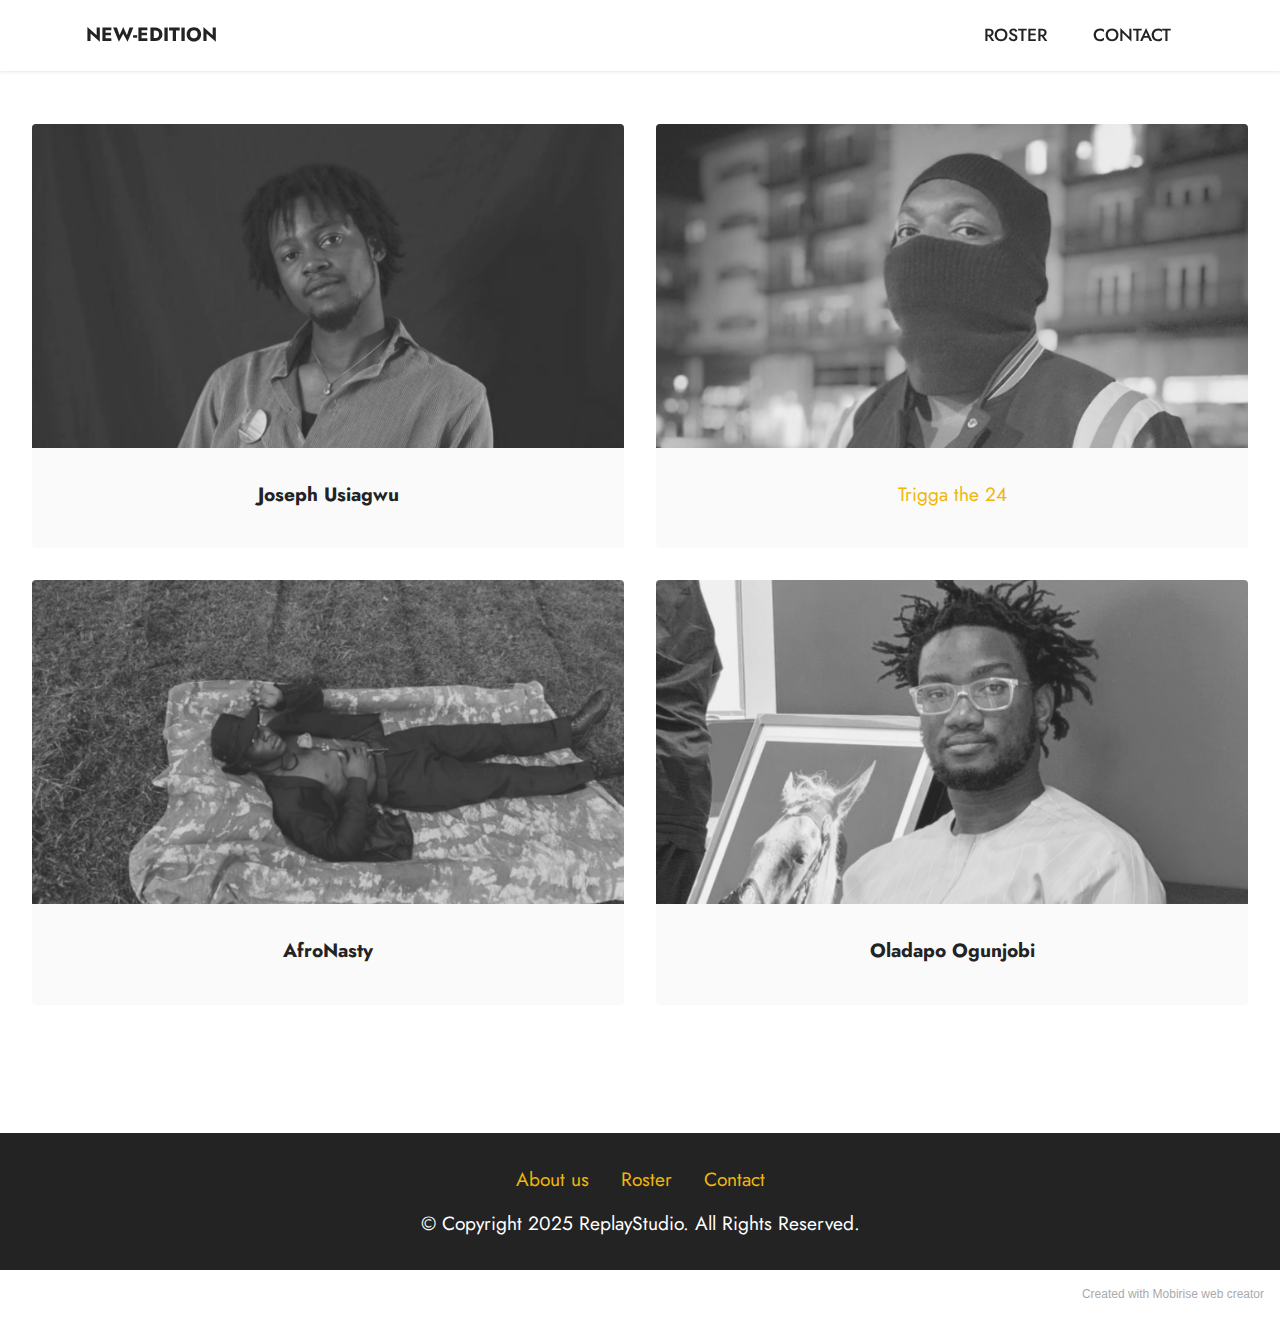
==== index.html @ ce4d5cf4 "Add files via upload" ====
<!DOCTYPE html>
<html  >
<head>
  <!-- Site made with Mobirise Website Builder v5.6.0, https://mobirise.com -->
  <meta charset="UTF-8">
  <meta http-equiv="X-UA-Compatible" content="IE=edge">
  <meta name="generator" content="Mobirise v5.6.0, mobirise.com">
  <meta name="viewport" content="width=device-width, initial-scale=1, minimum-scale=1">
  <link rel="shortcut icon" href="assets/images/5-1.png" type="image/x-icon">
  <meta name="description" content="">
  
  
  <title>Home</title>
  <link rel="stylesheet" href="assets/bootstrap/css/bootstrap.min.css">
  <link rel="stylesheet" href="assets/bootstrap/css/bootstrap-grid.min.css">
  <link rel="stylesheet" href="assets/bootstrap/css/bootstrap-reboot.min.css">
  <link rel="stylesheet" href="assets/dropdown/css/style.css">
  <link rel="stylesheet" href="assets/socicon/css/styles.css">
  <link rel="stylesheet" href="assets/theme/css/style.css">
  <link rel="preload" href="https://fonts.googleapis.com/css?family=Jost:100,200,300,400,500,600,700,800,900,100i,200i,300i,400i,500i,600i,700i,800i,900i&display=swap" as="style" onload="this.onload=null;this.rel='stylesheet'">
  <noscript><link rel="stylesheet" href="https://fonts.googleapis.com/css?family=Jost:100,200,300,400,500,600,700,800,900,100i,200i,300i,400i,500i,600i,700i,800i,900i&display=swap"></noscript>
  <link rel="preload" as="style" href="assets/mobirise/css/mbr-additional.css"><link rel="stylesheet" href="assets/mobirise/css/mbr-additional.css" type="text/css">
  
  
  
  
</head>
<body>
  
  <section data-bs-version="5.1" class="menu menu1 cid-sYd5dA8ppK" once="menu" id="menu1-0">
    

    <nav class="navbar navbar-dropdown navbar-fixed-top navbar-expand-lg">
        <div class="container">
            <div class="navbar-brand">
                
                <span class="navbar-caption-wrap"><a class="navbar-caption text-black display-7" href="https://mobiri.se">NEW-EDITION</a></span>
            </div>
            <button class="navbar-toggler" type="button" data-toggle="collapse" data-bs-toggle="collapse" data-target="#navbarSupportedContent" data-bs-target="#navbarSupportedContent" aria-controls="navbarNavAltMarkup" aria-expanded="false" aria-label="Toggle navigation">
                <div class="hamburger">
                    <span></span>
                    <span></span>
                    <span></span>
                    <span></span>
                </div>
            </button>
            <div class="collapse navbar-collapse" id="navbarSupportedContent">
                <ul class="navbar-nav nav-dropdown nav-right" data-app-modern-menu="true"><li class="nav-item"><a class="nav-link link text-black text-primary display-4" href="index.html">ROSTER</a></li>
                    <li class="nav-item"><a class="nav-link link text-black text-primary display-4" href="page1.html">CONTACT</a></li></ul>
                
                
            </div>
        </div>
    </nav>
</section>

<section data-bs-version="5.1" class="gallery1 cid-sYd5Fc1NhJ" id="gallery1-1">
    
    
    <div class="container-fluid">
        
        <div class="row mt-4">
            
            <div class="item features-image сol-12 col-md-6 col-lg-6 active">
                <div class="item-wrapper">
                    <div class="item-img">
                        <img src="assets/images/1.png" data-slide-to="0" data-bs-slide-to="0" alt="">
                    </div>
                    <div class="item-content">
                        <h5 class="item-title mbr-fonts-style display-7"><strong>Joseph Usiagwu</strong></h5>
                        
                        
                    </div>
                    
                </div>
            </div><div class="item features-image сol-12 col-md-6 col-lg-6">
                <div class="item-wrapper">
                    <div class="item-img">
                        <img src="assets/images/2.png" data-slide-to="1" data-bs-slide-to="1" alt="">
                    </div>
                    <div class="item-content">
                        <h5 class="item-title mbr-fonts-style display-7"><strong><a href="page3.html" class="text-primary">Trigga the 24</a></strong></h5>
                        
                        
                    </div>
                    
                </div>
            </div>
            <div class="item features-image сol-12 col-md-6 col-lg-6">
                <div class="item-wrapper">
                    <div class="item-img">
                        <img src="assets/images/3.png" alt="">
                    </div>
                    <div class="item-content">
                        <h5 class="item-title mbr-fonts-style display-7"><strong>AfroNasty</strong></h5>
                        
                        
                    </div>
                    
                </div>
            </div>
            <div class="item features-image сol-12 col-md-6 col-lg-6">
                <div class="item-wrapper">
                    <div class="item-img">
                        <img src="assets/images/4.png" alt="" title="">
                    </div>
                    <div class="item-content">
                        <h5 class="item-title mbr-fonts-style display-7"><strong>Oladapo Ogunjobi</strong></h5>
                        
                        
                    </div>
                    
                </div>
            </div>
        </div>
    </div>
</section>

<section data-bs-version="5.1" class="footer3 cid-sYddueoots mbr-reveal" once="footers" id="footer3-5">

    

    

    <div class="container">
        <div class="media-container-row align-center mbr-white">
            <div class="row row-links">
                <ul class="foot-menu">
                    
                    
                    
                    
                    
                <li class="foot-menu-item mbr-fonts-style display-7">
                        <a href="page2.html" class="text-primary">About us</a>
                    </li><li class="foot-menu-item mbr-fonts-style display-7"><a href="index.html" class="text-primary">Roster</a></li><li class="foot-menu-item mbr-fonts-style display-7"><a href="page1.html" class="text-primary">Contact</a></li></ul>
            </div>
            
            <div class="row row-copirayt">
                <p class="mbr-text mb-0 mbr-fonts-style mbr-white align-center display-7">© Copyright 2025 ReplayStudio. All Rights Reserved.</p>
            </div>
        </div>
    </div>
</section><section style="background-color: #fff; font-family: -apple-system, BlinkMacSystemFont, 'Segoe UI', 'Roboto', 'Helvetica Neue', Arial, sans-serif; color:#aaa; font-size:12px; padding: 0; align-items: center; display: flex;"><a href="https://mobirise.site/o" style="flex: 1 1; height: 3rem; padding-left: 1rem;"></a><p style="flex: 0 0 auto; margin:0; padding-right:1rem;">Created with Mobirise <a href="https://mobirise.site/j" style="color:#aaa;">web</a> creator</p></section><script src="assets/bootstrap/js/bootstrap.bundle.min.js"></script>  <script src="assets/smoothscroll/smooth-scroll.js"></script>  <script src="assets/ytplayer/index.js"></script>  <script src="assets/dropdown/js/navbar-dropdown.js"></script>  <script src="assets/theme/js/script.js"></script>  
  
  
</body>
</html>
---- assets/dropdown/css/style.css ----
.navbar-dropdown {
  left: 0;
  padding: 0;
  position: absolute;
  right: 0;
  top: 0;
  transition: all 0.45s ease;
  z-index: 1030;
  background: #282828; }
  .navbar-dropdown .navbar-logo {
    margin-right: 0.8rem;
    transition: margin 0.3s ease-in-out;
    vertical-align: middle; }
    .navbar-dropdown .navbar-logo img {
      height: 3.125rem;
      transition: all 0.3s ease-in-out; }
    .navbar-dropdown .navbar-logo.mbr-iconfont {
      font-size: 3.125rem;
      line-height: 3.125rem; }
  .navbar-dropdown .navbar-caption {
    font-weight: 700;
    white-space: normal;
    vertical-align: -4px;
    line-height: 3.125rem !important; }
    .navbar-dropdown .navbar-caption, .navbar-dropdown .navbar-caption:hover {
      color: inherit;
      text-decoration: none; }
  .navbar-dropdown .mbr-iconfont + .navbar-caption {
    vertical-align: -1px; }
  .navbar-dropdown.navbar-fixed-top {
    position: fixed; }
  .navbar-dropdown .navbar-brand span {
    vertical-align: -4px; }
  .navbar-dropdown.bg-color.transparent {
    background: none; }
  .navbar-dropdown.navbar-short .navbar-brand {
    padding: 0.625rem 0; }
    .navbar-dropdown.navbar-short .navbar-brand span {
      vertical-align: -1px; }
  .navbar-dropdown.navbar-short .navbar-caption {
    line-height: 2.375rem !important;
    vertical-align: -2px; }
  .navbar-dropdown.navbar-short .navbar-logo {
    margin-right: 0.5rem; }
    .navbar-dropdown.navbar-short .navbar-logo img {
      height: 2.375rem; }
    .navbar-dropdown.navbar-short .navbar-logo.mbr-iconfont {
      font-size: 2.375rem;
      line-height: 2.375rem; }
  .navbar-dropdown.navbar-short .mbr-table-cell {
    height: 3.625rem; }
  .navbar-dropdown .navbar-close {
    left: 0.6875rem;
    position: fixed;
    top: 0.75rem;
    z-index: 1000; }
  .navbar-dropdown .hamburger-icon {
    content: "";
    display: inline-block;
    vertical-align: middle;
    width: 16px;
    -webkit-box-shadow: 0 -6px 0 1px #282828,0 0 0 1px #282828,0 6px 0 1px #282828;
    -moz-box-shadow: 0 -6px 0 1px #282828,0 0 0 1px #282828,0 6px 0 1px #282828;
    box-shadow: 0 -6px 0 1px #282828,0 0 0 1px #282828,0 6px 0 1px #282828; }

.dropdown-menu .dropdown-toggle[data-toggle="dropdown-submenu"]::after {
  border-bottom: 0.35em solid transparent;
  border-left: 0.35em solid;
  border-right: 0;
  border-top: 0.35em solid transparent;
  margin-left: 0.3rem; }

.dropdown-menu .dropdown-item:focus {
  outline: 0; }

.nav-dropdown {
  font-size: 0.75rem;
  font-weight: 500;
  height: auto !important; }
  .nav-dropdown .nav-btn {
    padding-left: 1rem; }
  .nav-dropdown .link {
    margin: .667em 1.667em;
    font-weight: 500;
    padding: 0;
    transition: color .2s ease-in-out; }
    .nav-dropdown .link.dropdown-toggle {
      margin-right: 2.583em; }
      .nav-dropdown .link.dropdown-toggle::after {
        margin-left: .25rem;
        border-top: 0.35em solid;
        border-right: 0.35em solid transparent;
        border-left: 0.35em solid transparent;
        border-bottom: 0; }
      .nav-dropdown .link.dropdown-toggle[aria-expanded="true"] {
        margin: 0;
        padding: 0.667em 3.263em  0.667em 1.667em; }
  .nav-dropdown .link::after,
  .nav-dropdown .dropdown-item::after {
    color: inherit; }
  .nav-dropdown .btn {
    font-size: 0.75rem;
    font-weight: 700;
    letter-spacing: 0;
    margin-bottom: 0;
    padding-left: 1.25rem;
    padding-right: 1.25rem; }
  .nav-dropdown .dropdown-menu {
    border-radius: 0;
    border: 0;
    left: 0;
    margin: 0;
    padding-bottom: 1.25rem;
    padding-top: 1.25rem;
    position: relative; }
  .nav-dropdown .dropdown-submenu {
    margin-left: 0.125rem;
    top: 0; }
  .nav-dropdown .dropdown-item {
    font-weight: 500;
    line-height: 2;
    padding: 0.3846em 4.615em 0.3846em 1.5385em;
    position: relative;
    transition: color .2s ease-in-out, background-color .2s ease-in-out; }
    .nav-dropdown .dropdown-item::after {
      margin-top: -0.3077em;
      position: absolute;
      right: 1.1538em;
      top: 50%; }
    .nav-dropdown .dropdown-item:focus, .nav-dropdown .dropdown-item:hover {
      background: none; }

@media (max-width: 767px) {
  .nav-dropdown.navbar-toggleable-sm {
    bottom: 0;
    display: none;
    left: 0;
    overflow-x: hidden;
    position: fixed;
    top: 0;
    transform: translateX(-100%);
    -ms-transform: translateX(-100%);
    -webkit-transform: translateX(-100%);
    width: 18.75rem;
    z-index: 999; } }
.nav-dropdown.navbar-toggleable-xl {
  bottom: 0;
  display: none;
  left: 0;
  overflow-x: hidden;
  position: fixed;
  top: 0;
  transform: translateX(-100%);
  -ms-transform: translateX(-100%);
  -webkit-transform: translateX(-100%);
  width: 18.75rem;
  z-index: 999; }

.nav-dropdown-sm {
  display: block !important;
  overflow-x: hidden;
  overflow: auto;
  padding-top: 3.875rem; }
  .nav-dropdown-sm::after {
    content: "";
    display: block;
    height: 3rem;
    width: 100%; }
  .nav-dropdown-sm.collapse.in ~ .navbar-close {
    display: block !important; }
  .nav-dropdown-sm.collapsing, .nav-dropdown-sm.collapse.in {
    transform: translateX(0);
    -ms-transform: translateX(0);
    -webkit-transform: translateX(0);
    transition: all 0.25s ease-out;
    -webkit-transition: all 0.25s ease-out;
    background: #282828; }
  .nav-dropdown-sm.collapsing[aria-expanded="false"] {
    transform: translateX(-100%);
    -ms-transform: translateX(-100%);
    -webkit-transform: translateX(-100%); }
  .nav-dropdown-sm .nav-item {
    display: block;
    margin-left: 0 !important;
    padding-left: 0; }
  .nav-dropdown-sm .link,
  .nav-dropdown-sm .dropdown-item {
    border-top: 1px dotted rgba(255, 255, 255, 0.1);
    font-size: 0.8125rem;
    line-height: 1.6;
    margin: 0 !important;
    padding: 0.875rem 2.4rem 0.875rem 1.5625rem !important;
    position: relative;
    white-space: normal; }
    .nav-dropdown-sm .link:focus, .nav-dropdown-sm .link:hover,
    .nav-dropdown-sm .dropdown-item:focus,
    .nav-dropdown-sm .dropdown-item:hover {
      background: rgba(0, 0, 0, 0.2) !important;
      color: #c0a375; }
  .nav-dropdown-sm .nav-btn {
    position: relative;
    padding: 1.5625rem 1.5625rem 0 1.5625rem; }
    .nav-dropdown-sm .nav-btn::before {
      border-top: 1px dotted rgba(255, 255, 255, 0.1);
      content: "";
      left: 0;
      position: absolute;
      top: 0;
      width: 100%; }
    .nav-dropdown-sm .nav-btn + .nav-btn {
      padding-top: 0.625rem; }
      .nav-dropdown-sm .nav-btn + .nav-btn::before {
        display: none; }
  .nav-dropdown-sm .btn {
    padding: 0.625rem 0; }
  .nav-dropdown-sm .dropdown-toggle[data-toggle="dropdown-submenu"]::after {
    margin-left: .25rem;
    border-top: 0.35em solid;
    border-right: 0.35em solid transparent;
    border-left: 0.35em solid transparent;
    border-bottom: 0; }
  .nav-dropdown-sm .dropdown-toggle[data-toggle="dropdown-submenu"][aria-expanded="true"]::after {
    border-top: 0;
    border-right: 0.35em solid transparent;
    border-left: 0.35em solid transparent;
    border-bottom: 0.35em solid; }
  .nav-dropdown-sm .dropdown-menu {
    margin: 0;
    padding: 0;
    position: relative;
    top: 0;
    left: 0;
    width: 100%;
    border: 0;
    float: none;
    border-radius: 0;
    background: none; }
  .nav-dropdown-sm .dropdown-submenu {
    left: 100%;
    margin-left: 0.125rem;
    margin-top: -1.25rem;
    top: 0; }

.navbar-toggleable-sm .nav-dropdown .dropdown-menu {
  position: absolute; }

.navbar-toggleable-sm .nav-dropdown .dropdown-submenu {
  left: 100%;
  margin-left: 0.125rem;
  margin-top: -1.25rem;
  top: 0; }

.navbar-toggleable-sm.opened .nav-dropdown .dropdown-menu {
  position: relative; }

.navbar-toggleable-sm.opened .nav-dropdown .dropdown-submenu {
  left: 0;
  margin-left: 00rem;
  margin-top: 0rem;
  top: 0; }

.is-builder .nav-dropdown.collapsing {
  transition: none !important; }
---- assets/socicon/css/styles.css ----
@charset "UTF-8";

@font-face {
  font-family: 'Socicon';
  src:  url('../fonts/socicon.eot');
  src:  url('../fonts/socicon.eot?#iefix') format('embedded-opentype'),
    url('../fonts/socicon.woff2') format('woff2'),
    url('../fonts/socicon.ttf') format('truetype'),
    url('../fonts/socicon.woff') format('woff'),
    url('../fonts/socicon.svg#socicon') format('svg');
  font-weight: normal;
  font-style: normal;
  font-display: swap;
}

[data-icon]:before {
  font-family: "socicon" !important;
  content: attr(data-icon);
  font-style: normal !important;
  font-weight: normal !important;
  font-variant: normal !important;
  text-transform: none !important;
  speak: none;
  line-height: 1;
  -webkit-font-smoothing: antialiased;
  -moz-osx-font-smoothing: grayscale;
}

[class^="socicon-"], [class*=" socicon-"] {
  /* use !important to prevent issues with browser extensions that change fonts */
  font-family: 'Socicon' !important;
  speak: none;
  font-style: normal;
  font-weight: normal;
  font-variant: normal;
  text-transform: none;
  line-height: 1;

  /* Better Font Rendering =========== */
  -webkit-font-smoothing: antialiased;
  -moz-osx-font-smoothing: grayscale;
}

.socicon-eitaa:before {
  content: "\e97c";
}
.socicon-soroush:before {
  content: "\e97d";
}
.socicon-bale:before {
  content: "\e97e";
}
.socicon-zazzle:before {
  content: "\e97b";
}
.socicon-society6:before {
  content: "\e97a";
}
.socicon-redbubble:before {
  content: "\e979";
}
.socicon-avvo:before {
  content: "\e978";
}
.socicon-stitcher:before {
  content: "\e977";
}
.socicon-googlehangouts:before {
  content: "\e974";
}
.socicon-dlive:before {
  content: "\e975";
}
.socicon-vsco:before {
  content: "\e976";
}
.socicon-flipboard:before {
  content: "\e973";
}
.socicon-ubuntu:before {
  content: "\e958";
}
.socicon-artstation:before {
  content: "\e959";
}
.socicon-invision:before {
  content: "\e95a";
}
.socicon-torial:before {
  content: "\e95b";
}
.socicon-collectorz:before {
  content: "\e95c";
}
.socicon-seenthis:before {
  content: "\e95d";
}
.socicon-googleplaymusic:before {
  content: "\e95e";
}
.socicon-debian:before {
  content: "\e95f";
}
.socicon-filmfreeway:before {
  content: "\e960";
}
.socicon-gnome:before {
  content: "\e961";
}
.socicon-itchio:before {
  content: "\e962";
}
.socicon-jamendo:before {
  content: "\e963";
}
.socicon-mix:before {
  content: "\e964";
}
.socicon-sharepoint:before {
  content: "\e965";
}
.socicon-tinder:before {
  content: "\e966";
}
.socicon-windguru:before {
  content: "\e967";
}
.socicon-cdbaby:before {
  content: "\e968";
}
.socicon-elementaryos:before {
  content: "\e969";
}
.socicon-stage32:before {
  content: "\e96a";
}
.socicon-tiktok:before {
  content: "\e96b";
}
.socicon-gitter:before {
  content: "\e96c";
}
.socicon-letterboxd:before {
  content: "\e96d";
}
.socicon-threema:before {
  content: "\e96e";
}
.socicon-splice:before {
  content: "\e96f";
}
.socicon-metapop:before {
  content: "\e970";
}
.socicon-naver:before {
  content: "\e971";
}
.socicon-remote:before {
  content: "\e972";
}
.socicon-internet:before {
  content: "\e957";
}
.socicon-moddb:before {
  content: "\e94b";
}
.socicon-indiedb:before {
  content: "\e94c";
}
.socicon-traxsource:before {
  content: "\e94d";
}
.socicon-gamefor:before {
  content: "\e94e";
}
.socicon-pixiv:before {
  content: "\e94f";
}
.socicon-myanimelist:before {
  content: "\e950";
}
.socicon-blackberry:before {
  content: "\e951";
}
.socicon-wickr:before {
  content: "\e952";
}
.socicon-spip:before {
  content: "\e953";
}
.socicon-napster:before {
  content: "\e954";
}
.socicon-beatport:before {
  content: "\e955";
}
.socicon-hackerone:before {
  content: "\e956";
}
.socicon-hackernews:before {
  content: "\e946";
}
.socicon-smashwords:before {
  content: "\e947";
}
.socicon-kobo:before {
  content: "\e948";
}
.socicon-bookbub:before {
  content: "\e949";
}
.socicon-mailru:before {
  content: "\e94a";
}
.socicon-gitlab:before {
  content: "\e945";
}
.socicon-instructables:before {
  content: "\e944";
}
.socicon-portfolio:before {
  content: "\e943";
}
.socicon-codered:before {
  content: "\e940";
}
.socicon-origin:before {
  content: "\e941";
}
.socicon-nextdoor:before {
  content: "\e942";
}
.socicon-udemy:before {
  content: "\e93f";
}
.socicon-livemaster:before {
  content: "\e93e";
}
.socicon-crunchbase:before {
  content: "\e93b";
}
.socicon-homefy:before {
  content: "\e93c";
}
.socicon-calendly:before {
  content: "\e93d";
}
.socicon-realtor:before {
  content: "\e90f";
}
.socicon-tidal:before {
  content: "\e910";
}
.socicon-qobuz:before {
  content: "\e911";
}
.socicon-natgeo:before {
  content: "\e912";
}
.socicon-mastodon:before {
  content: "\e913";
}
.socicon-unsplash:before {
  content: "\e914";
}
.socicon-homeadvisor:before {
  content: "\e915";
}
.socicon-angieslist:before {
  content: "\e916";
}
.socicon-codepen:before {
  content: "\e917";
}
.socicon-slack:before {
  content: "\e918";
}
.socicon-openaigym:before {
  content: "\e919";
}
.socicon-logmein:before {
  content: "\e91a";
}
.socicon-fiverr:before {
  content: "\e91b";
}
.socicon-gotomeeting:before {
  content: "\e91c";
}
.socicon-aliexpress:before {
  content: "\e91d";
}
.socicon-guru:before {
  content: "\e91e";
}
.socicon-appstore:before {
  content: "\e91f";
}
.socicon-homes:before {
  content: "\e920";
}
.socicon-zoom:before {
  content: "\e921";
}
.socicon-alibaba:before {
  content: "\e922";
}
.socicon-craigslist:before {
  content: "\e923";
}
.socicon-wix:before {
  content: "\e924";
}
.socicon-redfin:before {
  content: "\e925";
}
.socicon-googlecalendar:before {
  content: "\e926";
}
.socicon-shopify:before {
  content: "\e927";
}
.socicon-freelancer:before {
  content: "\e928";
}
.socicon-seedrs:before {
  content: "\e929";
}
.socicon-bing:before {
  content: "\e92a";
}
.socicon-doodle:before {
  content: "\e92b";
}
.socicon-bonanza:before {
  content: "\e92c";
}
.socicon-squarespace:before {
  content: "\e92d";
}
.socicon-toptal:before {
  content: "\e92e";
}
.socicon-gust:before {
  content: "\e92f";
}
.socicon-ask:before {
  content: "\e930";
}
.socicon-trulia:before {
  content: "\e931";
}
.socicon-loomly:before {
  content: "\e932";
}
.socicon-ghost:before {
  content: "\e933";
}
.socicon-upwork:before {
  content: "\e934";
}
.socicon-fundable:before {
  content: "\e935";
}
.socicon-booking:before {
  content: "\e936";
}
.socicon-googlemaps:before {
  content: "\e937";
}
.socicon-zillow:before {
  content: "\e938";
}
.socicon-niconico:before {
  content: "\e939";
}
.socicon-toneden:before {
  content: "\e93a";
}
.socicon-augment:before {
  content: "\e908";
}
.socicon-bitbucket:before {
  content: "\e909";
}
.socicon-fyuse:before {
  content: "\e90a";
}
.socicon-yt-gaming:before {
  content: "\e90b";
}
.socicon-sketchfab:before {
  content: "\e90c";
}
.socicon-mobcrush:before {
  content: "\e90d";
}
.socicon-microsoft:before {
  content: "\e90e";
}
.socicon-pandora:before {
  content: "\e907";
}
.socicon-messenger:before {
  content: "\e906";
}
.socicon-gamewisp:before {
  content: "\e905";
}
.socicon-bloglovin:before {
  content: "\e904";
}
.socicon-tunein:before {
  content: "\e903";
}
.socicon-gamejolt:before {
  content: "\e901";
}
.socicon-trello:before {
  content: "\e902";
}
.socicon-spreadshirt:before {
  content: "\e900";
}
.socicon-500px:before {
  content: "\e000";
}
.socicon-8tracks:before {
  content: "\e001";
}
.socicon-airbnb:before {
  content: "\e002";
}
.socicon-alliance:before {
  content: "\e003";
}
.socicon-amazon:before {
  content: "\e004";
}
.socicon-amplement:before {
  content: "\e005";
}
.socicon-android:before {
  content: "\e006";
}
.socicon-angellist:before {
  content: "\e007";
}
.socicon-apple:before {
  content: "\e008";
}
.socicon-appnet:before {
  content: "\e009";
}
.socicon-baidu:before {
  content: "\e00a";
}
.socicon-bandcamp:before {
  content: "\e00b";
}
.socicon-battlenet:before {
  content: "\e00c";
}
.socicon-mixer:before {
  content: "\e00d";
}
.socicon-bebee:before {
  content: "\e00e";
}
.socicon-bebo:before {
  content: "\e00f";
}
.socicon-behance:before {
  content: "\e010";
}
.socicon-blizzard:before {
  content: "\e011";
}
.socicon-blogger:before {
  content: "\e012";
}
.socicon-buffer:before {
  content: "\e013";
}
.socicon-chrome:before {
  content: "\e014";
}
.socicon-coderwall:before {
  content: "\e015";
}
.socicon-curse:before {
  content: "\e016";
}
.socicon-dailymotion:before {
  content: "\e017";
}
.socicon-deezer:before {
  content: "\e018";
}
.socicon-delicious:before {
  content: "\e019";
}
.socicon-deviantart:before {
  content: "\e01a";
}
.socicon-diablo:before {
  content: "\e01b";
}
.socicon-digg:before {
  content: "\e01c";
}
.socicon-discord:before {
  content: "\e01d";
}
.socicon-disqus:before {
  content: "\e01e";
}
.socicon-douban:before {
  content: "\e01f";
}
.socicon-draugiem:before {
  content: "\e020";
}
.socicon-dribbble:before {
  content: "\e021";
}
.socicon-drupal:before {
  content: "\e022";
}
.socicon-ebay:before {
  content: "\e023";
}
.socicon-ello:before {
  content: "\e024";
}
.socicon-endomodo:before {
  content: "\e025";
}
.socicon-envato:before {
  content: "\e026";
}
.socicon-etsy:before {
  content: "\e027";
}
.socicon-facebook:before {
  content: "\e028";
}
.socicon-feedburner:before {
  content: "\e029";
}
.socicon-filmweb:before {
  content: "\e02a";
}
.socicon-firefox:before {
  content: "\e02b";
}
.socicon-flattr:before {
  content: "\e02c";
}
.socicon-flickr:before {
  content: "\e02d";
}
.socicon-formulr:before {
  content: "\e02e";
}
.socicon-forrst:before {
  content: "\e02f";
}
.socicon-foursquare:before {
  content: "\e030";
}
.socicon-friendfeed:before {
  content: "\e031";
}
.socicon-github:before {
  content: "\e032";
}
.socicon-goodreads:before {
  content: "\e033";
}
.socicon-google:before {
  content: "\e034";
}
.socicon-googlescholar:before {
  content: "\e035";
}
.socicon-googlegroups:before {
  content: "\e036";
}
.socicon-googlephotos:before {
  content: "\e037";
}
.socicon-googleplus:before {
  content: "\e038";
}
.socicon-grooveshark:before {
  content: "\e039";
}
.socicon-hackerrank:before {
  content: "\e03a";
}
.socicon-hearthstone:before {
  content: "\e03b";
}
.socicon-hellocoton:before {
  content: "\e03c";
}
.socicon-heroes:before {
  content: "\e03d";
}
.socicon-smashcast:before {
  content: "\e03e";
}
.socicon-horde:before {
  content: "\e03f";
}
.socicon-houzz:before {
  content: "\e040";
}
.socicon-icq:before {
  content: "\e041";
}
.socicon-identica:before {
  content: "\e042";
}
.socicon-imdb:before {
  content: "\e043";
}
.socicon-instagram:before {
  content: "\e044";
}
.socicon-issuu:before {
  content: "\e045";
}
.socicon-istock:before {
  content: "\e046";
}
.socicon-itunes:before {
  content: "\e047";
}
.socicon-keybase:before {
  content: "\e048";
}
.socicon-lanyrd:before {
  content: "\e049";
}
.socicon-lastfm:before {
  content: "\e04a";
}
.socicon-line:before {
  content: "\e04b";
}
.socicon-linkedin:before {
  content: "\e04c";
}
.socicon-livejournal:before {
  content: "\e04d";
}
.socicon-lyft:before {
  content: "\e04e";
}
.socicon-macos:before {
  content: "\e04f";
}
.socicon-mail:before {
  content: "\e050";
}
.socicon-medium:before {
  content: "\e051";
}
.socicon-meetup:before {
  content: "\e052";
}
.socicon-mixcloud:before {
  content: "\e053";
}
.socicon-modelmayhem:before {
  content: "\e054";
}
.socicon-mumble:before {
  content: "\e055";
}
.socicon-myspace:before {
  content: "\e056";
}
.socicon-newsvine:before {
  content: "\e057";
}
.socicon-nintendo:before {
  content: "\e058";
}
.socicon-npm:before {
  content: "\e059";
}
.socicon-odnoklassniki:before {
  content: "\e05a";
}
.socicon-openid:before {
  content: "\e05b";
}
.socicon-opera:before {
  content: "\e05c";
}
.socicon-outlook:before {
  content: "\e05d";
}
.socicon-overwatch:before {
  content: "\e05e";
}
.socicon-patreon:before {
  content: "\e05f";
}
.socicon-paypal:before {
  content: "\e060";
}
.socicon-periscope:before {
  content: "\e061";
}
.socicon-persona:before {
  content: "\e062";
}
.socicon-pinterest:before {
  content: "\e063";
}
.socicon-play:before {
  content: "\e064";
}
.socicon-player:before {
  content: "\e065";
}
.socicon-playstation:before {
  content: "\e066";
}
.socicon-pocket:before {
  content: "\e067";
}
.socicon-qq:before {
  content: "\e068";
}
.socicon-quora:before {
  content: "\e069";
}
.socicon-raidcall:before {
  content: "\e06a";
}
.socicon-ravelry:before {
  content: "\e06b";
}
.socicon-reddit:before {
  content: "\e06c";
}
.socicon-renren:before {
  content: "\e06d";
}
.socicon-researchgate:before {
  content: "\e06e";
}
.socicon-residentadvisor:before {
  content: "\e06f";
}
.socicon-reverbnation:before {
  content: "\e070";
}
.socicon-rss:before {
  content: "\e071";
}
.socicon-sharethis:before {
  content: "\e072";
}
.socicon-skype:before {
  content: "\e073";
}
.socicon-slideshare:before {
  content: "\e074";
}
.socicon-smugmug:before {
  content: "\e075";
}
.socicon-snapchat:before {
  content: "\e076";
}
.socicon-songkick:before {
  content: "\e077";
}
.socicon-soundcloud:before {
  content: "\e078";
}
.socicon-spotify:before {
  content: "\e079";
}
.socicon-stackexchange:before {
  content: "\e07a";
}
.socicon-stackoverflow:before {
  content: "\e07b";
}
.socicon-starcraft:before {
  content: "\e07c";
}
.socicon-stayfriends:before {
  content: "\e07d";
}
.socicon-steam:before {
  content: "\e07e";
}
.socicon-storehouse:before {
  content: "\e07f";
}
.socicon-strava:before {
  content: "\e080";
}
.socicon-streamjar:before {
  content: "\e081";
}
.socicon-stumbleupon:before {
  content: "\e082";
}
.socicon-swarm:before {
  content: "\e083";
}
.socicon-teamspeak:before {
  content: "\e084";
}
.socicon-teamviewer:before {
  content: "\e085";
}
.socicon-technorati:before {
  content: "\e086";
}
.socicon-telegram:before {
  content: "\e087";
}
.socicon-tripadvisor:before {
  content: "\e088";
}
.socicon-tripit:before {
  content: "\e089";
}
.socicon-triplej:before {
  content: "\e08a";
}
.socicon-tumblr:before {
  content: "\e08b";
}
.socicon-twitch:before {
  content: "\e08c";
}
.socicon-twitter:before {
  content: "\e08d";
}
.socicon-uber:before {
  content: "\e08e";
}
.socicon-ventrilo:before {
  content: "\e08f";
}
.socicon-viadeo:before {
  content: "\e090";
}
.socicon-viber:before {
  content: "\e091";
}
.socicon-viewbug:before {
  content: "\e092";
}
.socicon-vimeo:before {
  content: "\e093";
}
.socicon-vine:before {
  content: "\e094";
}
.socicon-vkontakte:before {
  content: "\e095";
}
.socicon-warcraft:before {
  content: "\e096";
}
.socicon-wechat:before {
  content: "\e097";
}
.socicon-weibo:before {
  content: "\e098";
}
.socicon-whatsapp:before {
  content: "\e099";
}
.socicon-wikipedia:before {
  content: "\e09a";
}
.socicon-windows:before {
  content: "\e09b";
}
.socicon-wordpress:before {
  content: "\e09c";
}
.socicon-wykop:before {
  content: "\e09d";
}
.socicon-xbox:before {
  content: "\e09e";
}
.socicon-xing:before {
  content: "\e09f";
}
.socicon-yahoo:before {
  content: "\e0a0";
}
.socicon-yammer:before {
  content: "\e0a1";
}
.socicon-yandex:before {
  content: "\e0a2";
}
.socicon-yelp:before {
  content: "\e0a3";
}
.socicon-younow:before {
  content: "\e0a4";
}
.socicon-youtube:before {
  content: "\e0a5";
}
.socicon-zapier:before {
  content: "\e0a6";
}
.socicon-zerply:before {
  content: "\e0a7";
}
.socicon-zomato:before {
  content: "\e0a8";
}
.socicon-zynga:before {
  content: "\e0a9";
}
---- assets/theme/css/style.css ----
@charset "UTF-8";
section {
  background-color: #ffffff;
}

body {
  font-style: normal;
  line-height: 1.5;
  font-weight: 400;
  color: #232323;
  position: relative;
}

button {
  background-color: transparent;
  border-color: transparent;
}

section,
.container,
.container-fluid {
  position: relative;
  word-wrap: break-word;
}

a.mbr-iconfont:hover {
  text-decoration: none;
}

.article .lead p,
.article .lead ul,
.article .lead ol,
.article .lead pre,
.article .lead blockquote {
  margin-bottom: 0;
}

a {
  font-style: normal;
  font-weight: 400;
  cursor: pointer;
}
a, a:hover {
  text-decoration: none;
}

.mbr-section-title {
  font-style: normal;
  line-height: 1.3;
}

.mbr-section-subtitle {
  line-height: 1.3;
}

.mbr-text {
  font-style: normal;
  line-height: 1.7;
}

h1,
h2,
h3,
h4,
h5,
h6,
.display-1,
.display-2,
.display-4,
.display-5,
.display-7,
span,
p,
a {
  line-height: 1;
  word-break: break-word;
  word-wrap: break-word;
  font-weight: 400;
}

b,
strong {
  font-weight: bold;
}

input:-webkit-autofill, input:-webkit-autofill:hover, input:-webkit-autofill:focus, input:-webkit-autofill:active {
  transition-delay: 9999s;
  -webkit-transition-property: background-color, color;
  transition-property: background-color, color;
}

textarea[type=hidden] {
  display: none;
}

section {
  background-position: 50% 50%;
  background-repeat: no-repeat;
  background-size: cover;
}
section .mbr-background-video,
section .mbr-background-video-preview {
  position: absolute;
  bottom: 0;
  left: 0;
  right: 0;
  top: 0;
}

.hidden {
  visibility: hidden;
}

.mbr-z-index20 {
  z-index: 20;
}

/*! Base colors */
.mbr-white {
  color: #ffffff;
}

.mbr-black {
  color: #111111;
}

.mbr-bg-white {
  background-color: #ffffff;
}

.mbr-bg-black {
  background-color: #000000;
}

/*! Text-aligns */
.align-left {
  text-align: left;
}

.align-center {
  text-align: center;
}

.align-right {
  text-align: right;
}

/*! Font-weight  */
.mbr-light {
  font-weight: 300;
}

.mbr-regular {
  font-weight: 400;
}

.mbr-semibold {
  font-weight: 500;
}

.mbr-bold {
  font-weight: 700;
}

/*! Media  */
.media-content {
  flex-basis: 100%;
}

.media-container-row {
  display: flex;
  flex-direction: row;
  flex-wrap: wrap;
  justify-content: center;
  align-content: center;
  align-items: start;
}
.media-container-row .media-size-item {
  width: 400px;
}

.media-container-column {
  display: flex;
  flex-direction: column;
  flex-wrap: wrap;
  justify-content: center;
  align-content: center;
  align-items: stretch;
}
.media-container-column > * {
  width: 100%;
}

@media (min-width: 992px) {
  .media-container-row {
    flex-wrap: nowrap;
  }
}
figure {
  margin-bottom: 0;
  overflow: hidden;
}

figure[mbr-media-size] {
  transition: width 0.1s;
}

img,
iframe {
  display: block;
  width: 100%;
}

.card {
  background-color: transparent;
  border: none;
}

.card-box {
  width: 100%;
}

.card-img {
  text-align: center;
  flex-shrink: 0;
  -webkit-flex-shrink: 0;
}

.media {
  max-width: 100%;
  margin: 0 auto;
}

.mbr-figure {
  align-self: center;
}

.media-container > div {
  max-width: 100%;
}

.mbr-figure img,
.card-img img {
  width: 100%;
}

@media (max-width: 991px) {
  .media-size-item {
    width: auto !important;
  }

  .media {
    width: auto;
  }

  .mbr-figure {
    width: 100% !important;
  }
}
/*! Buttons */
.mbr-section-btn {
  margin-left: -0.6rem;
  margin-right: -0.6rem;
  font-size: 0;
}

.btn {
  font-weight: 600;
  border-width: 1px;
  font-style: normal;
  margin: 0.6rem 0.6rem;
  white-space: normal;
  transition: all 0.2s ease-in-out;
  display: inline-flex;
  align-items: center;
  justify-content: center;
  word-break: break-word;
}

.btn-sm {
  font-weight: 600;
  letter-spacing: 0px;
  transition: all 0.3s ease-in-out;
}

.btn-md {
  font-weight: 600;
  letter-spacing: 0px;
  transition: all 0.3s ease-in-out;
}

.btn-lg {
  font-weight: 600;
  letter-spacing: 0px;
  transition: all 0.3s ease-in-out;
}

.btn-form {
  margin: 0;
}
.btn-form:hover {
  cursor: pointer;
}

nav .mbr-section-btn {
  margin-left: 0rem;
  margin-right: 0rem;
}

/*! Btn icon margin */
.btn .mbr-iconfont,
.btn.btn-sm .mbr-iconfont {
  order: 1;
  cursor: pointer;
  margin-left: 0.5rem;
  vertical-align: sub;
}

.btn.btn-md .mbr-iconfont,
.btn.btn-md .mbr-iconfont {
  margin-left: 0.8rem;
}

.mbr-regular {
  font-weight: 400;
}

.mbr-semibold {
  font-weight: 500;
}

.mbr-bold {
  font-weight: 700;
}

[type=submit] {
  -webkit-appearance: none;
}

/*! Full-screen */
.mbr-fullscreen .mbr-overlay {
  min-height: 100vh;
}

.mbr-fullscreen {
  display: flex;
  display: -moz-flex;
  display: -ms-flex;
  display: -o-flex;
  align-items: center;
  min-height: 100vh;
  padding-top: 3rem;
  padding-bottom: 3rem;
}

/*! Map */
.map {
  height: 25rem;
  position: relative;
}
.map iframe {
  width: 100%;
  height: 100%;
}

/*! Scroll to top arrow */
.mbr-arrow-up {
  bottom: 25px;
  right: 90px;
  position: fixed;
  text-align: right;
  z-index: 5000;
  color: #ffffff;
  font-size: 22px;
}

.mbr-arrow-up a {
  background: rgba(0, 0, 0, 0.2);
  border-radius: 50%;
  color: #fff;
  display: inline-block;
  height: 60px;
  width: 60px;
  border: 2px solid #fff;
  outline-style: none !important;
  position: relative;
  text-decoration: none;
  transition: all 0.3s ease-in-out;
  cursor: pointer;
  text-align: center;
}
.mbr-arrow-up a:hover {
  background-color: rgba(0, 0, 0, 0.4);
}
.mbr-arrow-up a i {
  line-height: 60px;
}

.mbr-arrow-up-icon {
  display: block;
  color: #fff;
}

.mbr-arrow-up-icon::before {
  content: "›";
  display: inline-block;
  font-family: serif;
  font-size: 22px;
  line-height: 1;
  font-style: normal;
  position: relative;
  top: 6px;
  left: -4px;
  transform: rotate(-90deg);
}

/*! Arrow Down */
.mbr-arrow {
  position: absolute;
  bottom: 45px;
  left: 50%;
  width: 60px;
  height: 60px;
  cursor: pointer;
  background-color: rgba(80, 80, 80, 0.5);
  border-radius: 50%;
  transform: translateX(-50%);
}
@media (max-width: 767px) {
  .mbr-arrow {
    display: none;
  }
}
.mbr-arrow > a {
  display: inline-block;
  text-decoration: none;
  outline-style: none;
  -webkit-animation: arrowdown 1.7s ease-in-out infinite;
          animation: arrowdown 1.7s ease-in-out infinite;
  color: #ffffff;
}
.mbr-arrow > a > i {
  position: absolute;
  top: -2px;
  left: 15px;
  font-size: 2rem;
}

#scrollToTop a i::before {
  content: "";
  position: absolute;
  display: block;
  border-bottom: 2.5px solid #fff;
  border-left: 2.5px solid #fff;
  width: 27.8%;
  height: 27.8%;
  left: 50%;
  top: 51%;
  transform: translateY(-30%) translateX(-50%) rotate(135deg);
}

@keyframes arrowdown {
  0% {
    transform: translateY(0px);
  }
  50% {
    transform: translateY(-5px);
  }
  100% {
    transform: translateY(0px);
  }
}
@-webkit-keyframes arrowdown {
  0% {
    transform: translateY(0px);
  }
  50% {
    transform: translateY(-5px);
  }
  100% {
    transform: translateY(0px);
  }
}
@media (max-width: 500px) {
  .mbr-arrow-up {
    left: 0;
    right: 0;
    text-align: center;
  }
}
/*Gradients animation*/
@keyframes gradient-animation {
  from {
    background-position: 0% 100%;
    -webkit-animation-timing-function: ease-in-out;
            animation-timing-function: ease-in-out;
  }
  to {
    background-position: 100% 0%;
    -webkit-animation-timing-function: ease-in-out;
            animation-timing-function: ease-in-out;
  }
}
@-webkit-keyframes gradient-animation {
  from {
    background-position: 0% 100%;
    -webkit-animation-timing-function: ease-in-out;
            animation-timing-function: ease-in-out;
  }
  to {
    background-position: 100% 0%;
    -webkit-animation-timing-function: ease-in-out;
            animation-timing-function: ease-in-out;
  }
}
.bg-gradient {
  background-size: 200% 200%;
  animation: gradient-animation 5s infinite alternate;
  -webkit-animation: gradient-animation 5s infinite alternate;
}

.menu .navbar-brand {
  display: -webkit-flex;
}
.menu .navbar-brand span {
  display: flex;
  display: -webkit-flex;
}
.menu .navbar-brand .navbar-caption-wrap {
  display: -webkit-flex;
}
.menu .navbar-brand .navbar-logo img {
  display: -webkit-flex;
  width: auto;
}
@media (min-width: 768px) and (max-width: 991px) {
  .menu .navbar-toggleable-sm .navbar-nav {
    display: -ms-flexbox;
  }
}
@media (max-width: 991px) {
  .menu .navbar-collapse {
    max-height: 93.5vh;
  }
  .menu .navbar-collapse.show {
    overflow: auto;
  }
}
@media (min-width: 992px) {
  .menu .navbar-nav.nav-dropdown {
    display: -webkit-flex;
  }
  .menu .navbar-toggleable-sm .navbar-collapse {
    display: -webkit-flex !important;
  }
  .menu .collapsed .navbar-collapse {
    max-height: 93.5vh;
  }
  .menu .collapsed .navbar-collapse.show {
    overflow: auto;
  }
}
@media (max-width: 767px) {
  .menu .navbar-collapse {
    max-height: 80vh;
  }
}

.nav-link .mbr-iconfont {
  margin-right: 0.5rem;
}

.navbar {
  display: -webkit-flex;
  -webkit-flex-wrap: wrap;
  -webkit-align-items: center;
  -webkit-justify-content: space-between;
}

.navbar-collapse {
  -webkit-flex-basis: 100%;
  -webkit-flex-grow: 1;
  -webkit-align-items: center;
}

.nav-dropdown .link {
  padding: 0.667em 1.667em !important;
  margin: 0 !important;
}

.nav {
  display: -webkit-flex;
  -webkit-flex-wrap: wrap;
}

.row {
  display: -webkit-flex;
  -webkit-flex-wrap: wrap;
}

.justify-content-center {
  -webkit-justify-content: center;
}

.form-inline {
  display: -webkit-flex;
}

.card-wrapper {
  -webkit-flex: 1;
}

.carousel-control {
  z-index: 10;
  display: -webkit-flex;
}

.carousel-controls {
  display: -webkit-flex;
}

.media {
  display: -webkit-flex;
}

.form-group:focus {
  outline: none;
}

.jq-selectbox__select {
  padding: 7px 0;
  position: relative;
}

.jq-selectbox__dropdown {
  overflow: hidden;
  border-radius: 10px;
  position: absolute;
  top: 100%;
  left: 0 !important;
  width: 100% !important;
}

.jq-selectbox__trigger-arrow {
  right: 0;
  transform: translateY(-50%);
}

.jq-selectbox li {
  padding: 1.07em 0.5em;
}

input[type=range] {
  padding-left: 0 !important;
  padding-right: 0 !important;
}

.modal-dialog,
.modal-content {
  height: 100%;
}

.modal-dialog .carousel-inner {
  height: calc(100vh - 1.75rem);
}
@media (max-width: 575px) {
  .modal-dialog .carousel-inner {
    height: calc(100vh - 1rem);
  }
}

.carousel-item {
  text-align: center;
}

.carousel-item img {
  margin: auto;
}

.navbar-toggler {
  align-self: flex-start;
  padding: 0.25rem 0.75rem;
  font-size: 1.25rem;
  line-height: 1;
  background: transparent;
  border: 1px solid transparent;
  border-radius: 0.25rem;
}

.navbar-toggler:focus,
.navbar-toggler:hover {
  text-decoration: none;
  box-shadow: none;
}

.navbar-toggler-icon {
  display: inline-block;
  width: 1.5em;
  height: 1.5em;
  vertical-align: middle;
  content: "";
  background: no-repeat center center;
  background-size: 100% 100%;
}

.navbar-toggler-left {
  position: absolute;
  left: 1rem;
}

.navbar-toggler-right {
  position: absolute;
  right: 1rem;
}

.card-img {
  width: auto;
}

.menu .navbar.collapsed:not(.beta-menu) {
  flex-direction: column;
}

.carousel-item.active,
.carousel-item-next,
.carousel-item-prev {
  display: flex;
}

.note-air-layout .dropup .dropdown-menu,
.note-air-layout .navbar-fixed-bottom .dropdown .dropdown-menu {
  bottom: initial !important;
}

html,
body {
  height: auto;
  min-height: 100vh;
}

.dropup .dropdown-toggle::after {
  display: none;
}

.form-asterisk {
  font-family: initial;
  position: absolute;
  top: -2px;
  font-weight: normal;
}

.form-control-label {
  position: relative;
  cursor: pointer;
  margin-bottom: 0.357em;
  padding: 0;
}

.alert {
  color: #ffffff;
  border-radius: 0;
  border: 0;
  font-size: 1.1rem;
  line-height: 1.5;
  margin-bottom: 1.875rem;
  padding: 1.25rem;
  position: relative;
  text-align: center;
}
.alert.alert-form::after {
  background-color: inherit;
  bottom: -7px;
  content: "";
  display: block;
  height: 14px;
  left: 50%;
  margin-left: -7px;
  position: absolute;
  transform: rotate(45deg);
  width: 14px;
}

.form-control {
  background-color: #ffffff;
  background-clip: border-box;
  color: #232323;
  line-height: 1rem !important;
  height: auto;
  padding: 0.6rem 1.2rem;
  transition: border-color 0.25s ease 0s;
  border: 1px solid transparent !important;
  border-radius: 4px;
  box-shadow: rgba(0, 0, 0, 0.07) 0px 1px 1px 0px, rgba(0, 0, 0, 0.07) 0px 1px 3px 0px, rgba(0, 0, 0, 0.03) 0px 0px 0px 1px;
}
.form-active .form-control:invalid {
  border-color: red;
}

form .row {
  margin-left: -0.6rem;
  margin-right: -0.6rem;
}
form .row [class*=col] {
  padding-left: 0.6rem;
  padding-right: 0.6rem;
}

form .mbr-section-btn {
  margin: 0;
  padding-left: 0.6rem;
  padding-right: 0.6rem;
}

form .btn {
  display: flex;
  padding: 0.6rem 1.2rem;
  margin: 0;
}

form .form-check-input {
  margin-top: 0.5;
}

textarea.form-control {
  line-height: 1.5rem !important;
}

.form-group {
  margin-bottom: 1.2rem;
}

.form-control,
form .btn {
  min-height: 48px;
}

.gdpr-block label span.textGDPR input[name=gdpr] {
  top: 7px;
}

.form-control:focus {
  box-shadow: none;
}

:focus {
  outline: none;
}

.mbr-overlay {
  background-color: #000;
  bottom: 0;
  left: 0;
  opacity: 0.5;
  position: absolute;
  right: 0;
  top: 0;
  z-index: 0;
  pointer-events: none;
}

blockquote {
  font-style: italic;
  padding: 3rem;
  font-size: 1.09rem;
  position: relative;
  border-left: 3px solid;
}

ul,
ol,
pre,
blockquote {
  margin-bottom: 2.3125rem;
}

.mt-4 {
  margin-top: 2rem !important;
}

.mb-4 {
  margin-bottom: 2rem !important;
}

@media (min-width: 992px) {
  .container {
    padding-left: 16px;
    padding-right: 16px;
  }

  .row {
    margin-left: -16px;
    margin-right: -16px;
  }
  .row > [class*=col] {
    padding-left: 16px;
    padding-right: 16px;
  }
}
@media (min-width: 768px) {
  .container-fluid {
    padding-left: 32px;
    padding-right: 32px;
  }
}
@media (min-width: 768px) and (max-width: 991px) {
  .mbr-container {
    padding-left: 32px;
    padding-right: 32px;
  }
}
@media (max-width: 767px) {
  .mbr-container {
    padding-left: 16px;
    padding-right: 16px;
  }
}
.card-wrapper,
.item-wrapper {
  overflow: hidden;
}

.app-video-wrapper > img {
  opacity: 1;
}

.item {
  position: relative;
}

.dropdown-menu .dropdown-menu {
  left: 100%;
}

.dropdown-item + .dropdown-menu {
  display: none;
}

.dropdown-item:hover + .dropdown-menu,
.dropdown-menu:hover {
  display: block;
}

@media (min-aspect-ratio: 16/9) {
  .mbr-video-foreground {
    height: 300% !important;
    top: -100% !important;
  }
}
@media (max-aspect-ratio: 16/9) {
  .mbr-video-foreground {
    width: 300% !important;
    left: -100% !important;
  }
}.engine {
	position: absolute;
	text-indent: -2400px;
	text-align: center;
	padding: 0;
	top: 0;
	left: -2400px;
}
---- assets/mobirise/css/mbr-additional.css ----
body {
  font-family: Jost;
}
.display-1 {
  font-family: 'Jost', sans-serif;
  font-size: 4.6rem;
  line-height: 1.1;
}
.display-1 > .mbr-iconfont {
  font-size: 5.75rem;
}
.display-2 {
  font-family: 'Jost', sans-serif;
  font-size: 3rem;
  line-height: 1.1;
}
.display-2 > .mbr-iconfont {
  font-size: 3.75rem;
}
.display-4 {
  font-family: 'Jost', sans-serif;
  font-size: 1.1rem;
  line-height: 1.5;
}
.display-4 > .mbr-iconfont {
  font-size: 1.375rem;
}
.display-5 {
  font-family: 'Jost', sans-serif;
  font-size: 2rem;
  line-height: 1.5;
}
.display-5 > .mbr-iconfont {
  font-size: 2.5rem;
}
.display-7 {
  font-family: 'Jost', sans-serif;
  font-size: 1.2rem;
  line-height: 1.5;
}
.display-7 > .mbr-iconfont {
  font-size: 1.5rem;
}
/* ---- Fluid typography for mobile devices ---- */
/* 1.4 - font scale ratio ( bootstrap == 1.42857 ) */
/* 100vw - current viewport width */
/* (48 - 20)  48 == 48rem == 768px, 20 == 20rem == 320px(minimal supported viewport) */
/* 0.65 - min scale variable, may vary */
@media (max-width: 992px) {
  .display-1 {
    font-size: 3.68rem;
  }
}
@media (max-width: 768px) {
  .display-1 {
    font-size: 3.22rem;
    font-size: calc( 2.26rem + (4.6 - 2.26) * ((100vw - 20rem) / (48 - 20)));
    line-height: calc( 1.1 * (2.26rem + (4.6 - 2.26) * ((100vw - 20rem) / (48 - 20))));
  }
  .display-2 {
    font-size: 2.4rem;
    font-size: calc( 1.7rem + (3 - 1.7) * ((100vw - 20rem) / (48 - 20)));
    line-height: calc( 1.3 * (1.7rem + (3 - 1.7) * ((100vw - 20rem) / (48 - 20))));
  }
  .display-4 {
    font-size: 0.88rem;
    font-size: calc( 1.0350000000000001rem + (1.1 - 1.0350000000000001) * ((100vw - 20rem) / (48 - 20)));
    line-height: calc( 1.4 * (1.0350000000000001rem + (1.1 - 1.0350000000000001) * ((100vw - 20rem) / (48 - 20))));
  }
  .display-5 {
    font-size: 1.6rem;
    font-size: calc( 1.35rem + (2 - 1.35) * ((100vw - 20rem) / (48 - 20)));
    line-height: calc( 1.4 * (1.35rem + (2 - 1.35) * ((100vw - 20rem) / (48 - 20))));
  }
  .display-7 {
    font-size: 0.96rem;
    font-size: calc( 1.07rem + (1.2 - 1.07) * ((100vw - 20rem) / (48 - 20)));
    line-height: calc( 1.4 * (1.07rem + (1.2 - 1.07) * ((100vw - 20rem) / (48 - 20))));
  }
}
/* Buttons */
.btn {
  padding: 0.6rem 1.2rem;
  border-radius: 4px;
}
.btn-sm {
  padding: 0.6rem 1.2rem;
  border-radius: 4px;
}
.btn-md {
  padding: 0.6rem 1.2rem;
  border-radius: 4px;
}
.btn-lg {
  padding: 1rem 2.6rem;
  border-radius: 4px;
}
.bg-primary {
  background-color: #efb60b !important;
}
.bg-success {
  background-color: #40b0bf !important;
}
.bg-info {
  background-color: #47b5ed !important;
}
.bg-warning {
  background-color: #ffe161 !important;
}
.bg-danger {
  background-color: #ff9966 !important;
}
.btn-primary,
.btn-primary:active {
  background-color: #efb60b !important;
  border-color: #efb60b !important;
  color: #ffffff !important;
  box-shadow: 0 2px 2px 0 rgba(0, 0, 0, 0.2);
}
.btn-primary:hover,
.btn-primary:focus,
.btn-primary.focus,
.btn-primary.active {
  color: #ffffff !important;
  background-color: #9c7707 !important;
  border-color: #9c7707 !important;
  box-shadow: 0 2px 5px 0 rgba(0, 0, 0, 0.2);
}
.btn-primary.disabled,
.btn-primary:disabled {
  color: #ffffff !important;
  background-color: #9c7707 !important;
  border-color: #9c7707 !important;
}
.btn-secondary,
.btn-secondary:active {
  background-color: #ff6666 !important;
  border-color: #ff6666 !important;
  color: #ffffff !important;
  box-shadow: 0 2px 2px 0 rgba(0, 0, 0, 0.2);
}
.btn-secondary:hover,
.btn-secondary:focus,
.btn-secondary.focus,
.btn-secondary.active {
  color: #ffffff !important;
  background-color: #ff0f0f !important;
  border-color: #ff0f0f !important;
  box-shadow: 0 2px 5px 0 rgba(0, 0, 0, 0.2);
}
.btn-secondary.disabled,
.btn-secondary:disabled {
  color: #ffffff !important;
  background-color: #ff0f0f !important;
  border-color: #ff0f0f !important;
}
.btn-info,
.btn-info:active {
  background-color: #47b5ed !important;
  border-color: #47b5ed !important;
  color: #ffffff !important;
  box-shadow: 0 2px 2px 0 rgba(0, 0, 0, 0.2);
}
.btn-info:hover,
.btn-info:focus,
.btn-info.focus,
.btn-info.active {
  color: #ffffff !important;
  background-color: #148cca !important;
  border-color: #148cca !important;
  box-shadow: 0 2px 5px 0 rgba(0, 0, 0, 0.2);
}
.btn-info.disabled,
.btn-info:disabled {
  color: #ffffff !important;
  background-color: #148cca !important;
  border-color: #148cca !important;
}
.btn-success,
.btn-success:active {
  background-color: #40b0bf !important;
  border-color: #40b0bf !important;
  color: #ffffff !important;
  box-shadow: 0 2px 2px 0 rgba(0, 0, 0, 0.2);
}
.btn-success:hover,
.btn-success:focus,
.btn-success.focus,
.btn-success.active {
  color: #ffffff !important;
  background-color: #2a747e !important;
  border-color: #2a747e !important;
  box-shadow: 0 2px 5px 0 rgba(0, 0, 0, 0.2);
}
.btn-success.disabled,
.btn-success:disabled {
  color: #ffffff !important;
  background-color: #2a747e !important;
  border-color: #2a747e !important;
}
.btn-warning,
.btn-warning:active {
  background-color: #ffe161 !important;
  border-color: #ffe161 !important;
  color: #614f00 !important;
  box-shadow: 0 2px 2px 0 rgba(0, 0, 0, 0.2);
}
.btn-warning:hover,
.btn-warning:focus,
.btn-warning.focus,
.btn-warning.active {
  color: #0a0800 !important;
  background-color: #ffd10a !important;
  border-color: #ffd10a !important;
  box-shadow: 0 2px 5px 0 rgba(0, 0, 0, 0.2);
}
.btn-warning.disabled,
.btn-warning:disabled {
  color: #614f00 !important;
  background-color: #ffd10a !important;
  border-color: #ffd10a !important;
}
.btn-danger,
.btn-danger:active {
  background-color: #ff9966 !important;
  border-color: #ff9966 !important;
  color: #ffffff !important;
  box-shadow: 0 2px 2px 0 rgba(0, 0, 0, 0.2);
}
.btn-danger:hover,
.btn-danger:focus,
.btn-danger.focus,
.btn-danger.active {
  color: #ffffff !important;
  background-color: #ff5f0f !important;
  border-color: #ff5f0f !important;
  box-shadow: 0 2px 5px 0 rgba(0, 0, 0, 0.2);
}
.btn-danger.disabled,
.btn-danger:disabled {
  color: #ffffff !important;
  background-color: #ff5f0f !important;
  border-color: #ff5f0f !important;
}
.btn-white,
.btn-white:active {
  background-color: #fafafa !important;
  border-color: #fafafa !important;
  color: #7a7a7a !important;
  box-shadow: 0 2px 2px 0 rgba(0, 0, 0, 0.2);
}
.btn-white:hover,
.btn-white:focus,
.btn-white.focus,
.btn-white.active {
  color: #4f4f4f !important;
  background-color: #cfcfcf !important;
  border-color: #cfcfcf !important;
  box-shadow: 0 2px 5px 0 rgba(0, 0, 0, 0.2);
}
.btn-white.disabled,
.btn-white:disabled {
  color: #7a7a7a !important;
  background-color: #cfcfcf !important;
  border-color: #cfcfcf !important;
}
.btn-black,
.btn-black:active {
  background-color: #232323 !important;
  border-color: #232323 !important;
  color: #ffffff !important;
  box-shadow: 0 2px 2px 0 rgba(0, 0, 0, 0.2);
}
.btn-black:hover,
.btn-black:focus,
.btn-black.focus,
.btn-black.active {
  color: #ffffff !important;
  background-color: #000000 !important;
  border-color: #000000 !important;
  box-shadow: 0 2px 5px 0 rgba(0, 0, 0, 0.2);
}
.btn-black.disabled,
.btn-black:disabled {
  color: #ffffff !important;
  background-color: #000000 !important;
  border-color: #000000 !important;
}
.btn-primary-outline,
.btn-primary-outline:active {
  background-color: transparent !important;
  border-color: transparent;
  color: #efb60b;
}
.btn-primary-outline:hover,
.btn-primary-outline:focus,
.btn-primary-outline.focus,
.btn-primary-outline.active {
  color: #9c7707 !important;
  background-color: transparent!important;
  border-color: transparent!important;
  box-shadow: none!important;
}
.btn-primary-outline.disabled,
.btn-primary-outline:disabled {
  color: #ffffff !important;
  background-color: #efb60b !important;
  border-color: #efb60b !important;
}
.btn-secondary-outline,
.btn-secondary-outline:active {
  background-color: transparent !important;
  border-color: transparent;
  color: #ff6666;
}
.btn-secondary-outline:hover,
.btn-secondary-outline:focus,
.btn-secondary-outline.focus,
.btn-secondary-outline.active {
  color: #ff0f0f !important;
  background-color: transparent!important;
  border-color: transparent!important;
  box-shadow: none!important;
}
.btn-secondary-outline.disabled,
.btn-secondary-outline:disabled {
  color: #ffffff !important;
  background-color: #ff6666 !important;
  border-color: #ff6666 !important;
}
.btn-info-outline,
.btn-info-outline:active {
  background-color: transparent !important;
  border-color: transparent;
  color: #47b5ed;
}
.btn-info-outline:hover,
.btn-info-outline:focus,
.btn-info-outline.focus,
.btn-info-outline.active {
  color: #148cca !important;
  background-color: transparent!important;
  border-color: transparent!important;
  box-shadow: none!important;
}
.btn-info-outline.disabled,
.btn-info-outline:disabled {
  color: #ffffff !important;
  background-color: #47b5ed !important;
  border-color: #47b5ed !important;
}
.btn-success-outline,
.btn-success-outline:active {
  background-color: transparent !important;
  border-color: transparent;
  color: #40b0bf;
}
.btn-success-outline:hover,
.btn-success-outline:focus,
.btn-success-outline.focus,
.btn-success-outline.active {
  color: #2a747e !important;
  background-color: transparent!important;
  border-color: transparent!important;
  box-shadow: none!important;
}
.btn-success-outline.disabled,
.btn-success-outline:disabled {
  color: #ffffff !important;
  background-color: #40b0bf !important;
  border-color: #40b0bf !important;
}
.btn-warning-outline,
.btn-warning-outline:active {
  background-color: transparent !important;
  border-color: transparent;
  color: #ffe161;
}
.btn-warning-outline:hover,
.btn-warning-outline:focus,
.btn-warning-outline.focus,
.btn-warning-outline.active {
  color: #ffd10a !important;
  background-color: transparent!important;
  border-color: transparent!important;
  box-shadow: none!important;
}
.btn-warning-outline.disabled,
.btn-warning-outline:disabled {
  color: #614f00 !important;
  background-color: #ffe161 !important;
  border-color: #ffe161 !important;
}
.btn-danger-outline,
.btn-danger-outline:active {
  background-color: transparent !important;
  border-color: transparent;
  color: #ff9966;
}
.btn-danger-outline:hover,
.btn-danger-outline:focus,
.btn-danger-outline.focus,
.btn-danger-outline.active {
  color: #ff5f0f !important;
  background-color: transparent!important;
  border-color: transparent!important;
  box-shadow: none!important;
}
.btn-danger-outline.disabled,
.btn-danger-outline:disabled {
  color: #ffffff !important;
  background-color: #ff9966 !important;
  border-color: #ff9966 !important;
}
.btn-black-outline,
.btn-black-outline:active {
  background-color: transparent !important;
  border-color: transparent;
  color: #232323;
}
.btn-black-outline:hover,
.btn-black-outline:focus,
.btn-black-outline.focus,
.btn-black-outline.active {
  color: #000000 !important;
  background-color: transparent!important;
  border-color: transparent!important;
  box-shadow: none!important;
}
.btn-black-outline.disabled,
.btn-black-outline:disabled {
  color: #ffffff !important;
  background-color: #232323 !important;
  border-color: #232323 !important;
}
.btn-white-outline,
.btn-white-outline:active {
  background-color: transparent !important;
  border-color: transparent;
  color: #fafafa;
}
.btn-white-outline:hover,
.btn-white-outline:focus,
.btn-white-outline.focus,
.btn-white-outline.active {
  color: #cfcfcf !important;
  background-color: transparent!important;
  border-color: transparent!important;
  box-shadow: none!important;
}
.btn-white-outline.disabled,
.btn-white-outline:disabled {
  color: #7a7a7a !important;
  background-color: #fafafa !important;
  border-color: #fafafa !important;
}
.text-primary {
  color: #efb60b !important;
}
.text-secondary {
  color: #ff6666 !important;
}
.text-success {
  color: #40b0bf !important;
}
.text-info {
  color: #47b5ed !important;
}
.text-warning {
  color: #ffe161 !important;
}
.text-danger {
  color: #ff9966 !important;
}
.text-white {
  color: #fafafa !important;
}
.text-black {
  color: #232323 !important;
}
a.text-primary:hover,
a.text-primary:focus,
a.text-primary.active {
  color: #8d6c07 !important;
}
a.text-secondary:hover,
a.text-secondary:focus,
a.text-secondary.active {
  color: #ff0000 !important;
}
a.text-success:hover,
a.text-success:focus,
a.text-success.active {
  color: #266a73 !important;
}
a.text-info:hover,
a.text-info:focus,
a.text-info.active {
  color: #1283bc !important;
}
a.text-warning:hover,
a.text-warning:focus,
a.text-warning.active {
  color: #facb00 !important;
}
a.text-danger:hover,
a.text-danger:focus,
a.text-danger.active {
  color: #ff5500 !important;
}
a.text-white:hover,
a.text-white:focus,
a.text-white.active {
  color: #c7c7c7 !important;
}
a.text-black:hover,
a.text-black:focus,
a.text-black.active {
  color: #000000 !important;
}
a[class*="text-"]:not(.nav-link):not(.dropdown-item):not([role]):not(.navbar-caption) {
  position: relative;
  background-image: transparent;
  background-size: 10000px 2px;
  background-repeat: no-repeat;
  background-position: 0px 1.2em;
  background-position: -10000px 1.2em;
}
a[class*="text-"]:not(.nav-link):not(.dropdown-item):not([role]):not(.navbar-caption):hover {
  transition: background-position 2s ease-in-out;
  background-image: linear-gradient(currentColor 50%, currentColor 50%);
  background-position: 0px 1.2em;
}
.nav-tabs .nav-link.active {
  color: #efb60b;
}
.nav-tabs .nav-link:not(.active) {
  color: #232323;
}
.alert-success {
  background-color: #70c770;
}
.alert-info {
  background-color: #47b5ed;
}
.alert-warning {
  background-color: #ffe161;
}
.alert-danger {
  background-color: #ff9966;
}
.mbr-gallery-filter li.active .btn {
  background-color: #efb60b;
  border-color: #efb60b;
  color: #ffffff;
}
.mbr-gallery-filter li.active .btn:focus {
  box-shadow: none;
}
a,
a:hover {
  color: #efb60b;
}
.mbr-plan-header.bg-primary .mbr-plan-subtitle,
.mbr-plan-header.bg-primary .mbr-plan-price-desc {
  color: #fdf0c9;
}
.mbr-plan-header.bg-success .mbr-plan-subtitle,
.mbr-plan-header.bg-success .mbr-plan-price-desc {
  color: #a0d8df;
}
.mbr-plan-header.bg-info .mbr-plan-subtitle,
.mbr-plan-header.bg-info .mbr-plan-price-desc {
  color: #ffffff;
}
.mbr-plan-header.bg-warning .mbr-plan-subtitle,
.mbr-plan-header.bg-warning .mbr-plan-price-desc {
  color: #ffffff;
}
.mbr-plan-header.bg-danger .mbr-plan-subtitle,
.mbr-plan-header.bg-danger .mbr-plan-price-desc {
  color: #ffffff;
}
/* Scroll to top button*/
.scrollToTop_wraper {
  display: none;
}
.form-control {
  font-family: 'Jost', sans-serif;
  font-size: 1.1rem;
  line-height: 1.5;
  font-weight: 400;
}
.form-control > .mbr-iconfont {
  font-size: 1.375rem;
}
.form-control:hover,
.form-control:focus {
  box-shadow: rgba(0, 0, 0, 0.07) 0px 1px 1px 0px, rgba(0, 0, 0, 0.07) 0px 1px 3px 0px, rgba(0, 0, 0, 0.03) 0px 0px 0px 1px;
  border-color: #efb60b !important;
}
.form-control:-webkit-input-placeholder {
  font-family: 'Jost', sans-serif;
  font-size: 1.1rem;
  line-height: 1.5;
  font-weight: 400;
}
.form-control:-webkit-input-placeholder > .mbr-iconfont {
  font-size: 1.375rem;
}
blockquote {
  border-color: #efb60b;
}
/* Forms */
.jq-selectbox li:hover,
.jq-selectbox li.selected {
  background-color: #efb60b;
  color: #ffffff;
}
.jq-number__spin {
  transition: 0.25s ease;
}
.jq-number__spin:hover {
  border-color: #efb60b;
}
.jq-selectbox .jq-selectbox__trigger-arrow,
.jq-number__spin.minus:after,
.jq-number__spin.plus:after {
  transition: 0.4s;
  border-top-color: #353535;
  border-bottom-color: #353535;
}
.jq-selectbox:hover .jq-selectbox__trigger-arrow,
.jq-number__spin.minus:hover:after,
.jq-number__spin.plus:hover:after {
  border-top-color: #efb60b;
  border-bottom-color: #efb60b;
}
.xdsoft_datetimepicker .xdsoft_calendar td.xdsoft_default,
.xdsoft_datetimepicker .xdsoft_calendar td.xdsoft_current,
.xdsoft_datetimepicker .xdsoft_timepicker .xdsoft_time_box > div > div.xdsoft_current {
  color: #000000 !important;
  background-color: #efb60b !important;
  box-shadow: none !important;
}
.xdsoft_datetimepicker .xdsoft_calendar td:hover,
.xdsoft_datetimepicker .xdsoft_timepicker .xdsoft_time_box > div > div:hover {
  color: #000000 !important;
  background: #ff6666 !important;
  box-shadow: none !important;
}
.lazy-bg {
  background-image: none !important;
}
.lazy-placeholder:not(section),
.lazy-none {
  display: block;
  position: relative;
  padding-bottom: 56.25%;
  width: 100%;
  height: auto;
}
iframe.lazy-placeholder,
.lazy-placeholder:after {
  content: '';
  position: absolute;
  width: 200px;
  height: 200px;
  background: transparent no-repeat center;
  background-size: contain;
  top: 50%;
  left: 50%;
  transform: translateX(-50%) translateY(-50%);
  background-image: url("data:image/svg+xml;charset=UTF-8,%3csvg width='32' height='32' viewBox='0 0 64 64' xmlns='http://www.w3.org/2000/svg' stroke='%23efb60b' %3e%3cg fill='none' fill-rule='evenodd'%3e%3cg transform='translate(16 16)' stroke-width='2'%3e%3ccircle stroke-opacity='.5' cx='16' cy='16' r='16'/%3e%3cpath d='M32 16c0-9.94-8.06-16-16-16'%3e%3canimateTransform attributeName='transform' type='rotate' from='0 16 16' to='360 16 16' dur='1s' repeatCount='indefinite'/%3e%3c/path%3e%3c/g%3e%3c/g%3e%3c/svg%3e");
}
section.lazy-placeholder:after {
  opacity: 0.5;
}
body {
  overflow-x: hidden;
}
a {
  transition: color 0.6s;
}
.cid-sYd5dA8ppK {
  z-index: 1000;
  width: 100%;
  position: relative;
  min-height: 60px;
}
.cid-sYd5dA8ppK nav.navbar {
  position: fixed;
}
.cid-sYd5dA8ppK .dropdown-item:before {
  font-family: Moririse2 !important;
  content: "\e966";
  display: inline-block;
  width: 0;
  position: absolute;
  left: 1rem;
  top: 0.5rem;
  margin-right: 0.5rem;
  line-height: 1;
  font-size: inherit;
  vertical-align: middle;
  text-align: center;
  overflow: hidden;
  transform: scale(0, 1);
  transition: all 0.25s ease-in-out;
}
.cid-sYd5dA8ppK .dropdown-menu {
  padding: 0;
  border-radius: 4px;
  box-shadow: 0 1px 3px 0 rgba(0, 0, 0, 0.1);
}
.cid-sYd5dA8ppK .dropdown-item {
  border-bottom: 1px solid #e6e6e6;
}
.cid-sYd5dA8ppK .dropdown-item:hover,
.cid-sYd5dA8ppK .dropdown-item:focus {
  background: #efb60b !important;
  color: white !important;
}
.cid-sYd5dA8ppK .dropdown-item:hover span {
  color: white;
}
.cid-sYd5dA8ppK .dropdown-item:first-child {
  border-top-left-radius: 4px;
  border-top-right-radius: 4px;
}
.cid-sYd5dA8ppK .dropdown-item:last-child {
  border-bottom: none;
  border-bottom-left-radius: 4px;
  border-bottom-right-radius: 4px;
}
.cid-sYd5dA8ppK .nav-dropdown .link {
  padding: 0 0.3em !important;
  margin: 0.667em 1em !important;
}
.cid-sYd5dA8ppK .nav-dropdown .link.dropdown-toggle::after {
  margin-left: 0.5rem;
  margin-top: 0.2rem;
}
.cid-sYd5dA8ppK .nav-link {
  position: relative;
}
.cid-sYd5dA8ppK .container {
  display: flex;
  margin: auto;
}
@media (min-width: 992px) {
  .cid-sYd5dA8ppK .container {
    flex-wrap: nowrap;
  }
}
.cid-sYd5dA8ppK .iconfont-wrapper {
  color: #000000 !important;
  font-size: 1.5rem;
  padding-right: 0.5rem;
}
.cid-sYd5dA8ppK .dropdown-menu,
.cid-sYd5dA8ppK .navbar.opened {
  background: #ffffff !important;
}
.cid-sYd5dA8ppK .nav-item:focus,
.cid-sYd5dA8ppK .nav-link:focus {
  outline: none;
}
.cid-sYd5dA8ppK .dropdown .dropdown-menu .dropdown-item {
  width: auto;
  transition: all 0.25s ease-in-out;
}
.cid-sYd5dA8ppK .dropdown .dropdown-menu .dropdown-item::after {
  right: 0.5rem;
}
.cid-sYd5dA8ppK .dropdown .dropdown-menu .dropdown-item .mbr-iconfont {
  margin-right: 0.5rem;
  vertical-align: sub;
}
.cid-sYd5dA8ppK .dropdown .dropdown-menu .dropdown-item .mbr-iconfont:before {
  display: inline-block;
  transform: scale(1, 1);
  transition: all 0.25s ease-in-out;
}
.cid-sYd5dA8ppK .collapsed .dropdown-menu .dropdown-item:before {
  display: none;
}
.cid-sYd5dA8ppK .collapsed .dropdown .dropdown-menu .dropdown-item {
  padding: 0.235em 1.5em 0.235em 1.5em !important;
  transition: none;
  margin: 0 !important;
}
.cid-sYd5dA8ppK .navbar {
  min-height: 70px;
  transition: all 0.3s;
  border-bottom: 1px solid transparent;
  box-shadow: 0 1px 3px 0 rgba(0, 0, 0, 0.1);
  background: #ffffff;
}
.cid-sYd5dA8ppK .navbar.opened {
  transition: all 0.3s;
}
.cid-sYd5dA8ppK .navbar .dropdown-item {
  padding: 0.5rem 1.8rem;
}
.cid-sYd5dA8ppK .navbar .navbar-logo img {
  width: auto;
}
.cid-sYd5dA8ppK .navbar .navbar-collapse {
  justify-content: flex-end;
  z-index: 1;
}
.cid-sYd5dA8ppK .navbar.collapsed {
  justify-content: center;
}
.cid-sYd5dA8ppK .navbar.collapsed .nav-item .nav-link::before {
  display: none;
}
.cid-sYd5dA8ppK .navbar.collapsed.opened .dropdown-menu {
  top: 0;
}
.cid-sYd5dA8ppK .navbar.collapsed .dropdown-menu .dropdown-submenu {
  left: 0 !important;
}
.cid-sYd5dA8ppK .navbar.collapsed .dropdown-menu .dropdown-item:after {
  right: auto;
}
.cid-sYd5dA8ppK .navbar.collapsed .dropdown-menu .dropdown-toggle[data-toggle="dropdown-submenu"]:after {
  margin-left: 0.5rem;
  margin-top: 0.2rem;
  border-top: 0.35em solid;
  border-right: 0.35em solid transparent;
  border-left: 0.35em solid transparent;
  border-bottom: 0;
  top: 41%;
}
.cid-sYd5dA8ppK .navbar.collapsed ul.navbar-nav li {
  margin: auto;
}
.cid-sYd5dA8ppK .navbar.collapsed .dropdown-menu .dropdown-item {
  padding: 0.25rem 1.5rem;
  text-align: center;
}
.cid-sYd5dA8ppK .navbar.collapsed .icons-menu {
  padding-left: 0;
  padding-right: 0;
  padding-top: 0.5rem;
  padding-bottom: 0.5rem;
}
@media (max-width: 991px) {
  .cid-sYd5dA8ppK .navbar .nav-item .nav-link::before {
    display: none;
  }
  .cid-sYd5dA8ppK .navbar.opened .dropdown-menu {
    top: 0;
  }
  .cid-sYd5dA8ppK .navbar .dropdown-menu .dropdown-submenu {
    left: 0 !important;
  }
  .cid-sYd5dA8ppK .navbar .dropdown-menu .dropdown-item:after {
    right: auto;
  }
  .cid-sYd5dA8ppK .navbar .dropdown-menu .dropdown-toggle[data-toggle="dropdown-submenu"]:after {
    margin-left: 0.5rem;
    margin-top: 0.2rem;
    border-top: 0.35em solid;
    border-right: 0.35em solid transparent;
    border-left: 0.35em solid transparent;
    border-bottom: 0;
    top: 40%;
  }
  .cid-sYd5dA8ppK .navbar .navbar-logo img {
    height: 3rem !important;
  }
  .cid-sYd5dA8ppK .navbar ul.navbar-nav li {
    margin: auto;
  }
  .cid-sYd5dA8ppK .navbar .dropdown-menu .dropdown-item {
    padding: 0.25rem 1.5rem !important;
    text-align: center;
  }
  .cid-sYd5dA8ppK .navbar .navbar-brand {
    flex-shrink: initial;
    flex-basis: auto;
    word-break: break-word;
    padding-right: 2rem;
  }
  .cid-sYd5dA8ppK .navbar .navbar-toggler {
    flex-basis: auto;
  }
  .cid-sYd5dA8ppK .navbar .icons-menu {
    padding-left: 0;
    padding-top: 0.5rem;
    padding-bottom: 0.5rem;
  }
}
.cid-sYd5dA8ppK .navbar.navbar-short {
  min-height: 60px;
}
.cid-sYd5dA8ppK .navbar.navbar-short .navbar-logo img {
  height: 2.5rem !important;
}
.cid-sYd5dA8ppK .navbar.navbar-short .navbar-brand {
  min-height: 60px;
  padding: 0;
}
.cid-sYd5dA8ppK .navbar-brand {
  min-height: 70px;
  flex-shrink: 0;
  align-items: center;
  margin-right: 0;
  padding: 10px 0;
  transition: all 0.3s;
  word-break: break-word;
  z-index: 1;
}
.cid-sYd5dA8ppK .navbar-brand .navbar-caption {
  line-height: inherit !important;
}
.cid-sYd5dA8ppK .navbar-brand .navbar-logo a {
  outline: none;
}
.cid-sYd5dA8ppK .dropdown-item.active,
.cid-sYd5dA8ppK .dropdown-item:active {
  background-color: transparent;
}
.cid-sYd5dA8ppK .navbar-expand-lg .navbar-nav .nav-link {
  padding: 0;
}
.cid-sYd5dA8ppK .nav-dropdown .link.dropdown-toggle {
  margin-right: 1.667em;
}
.cid-sYd5dA8ppK .nav-dropdown .link.dropdown-toggle[aria-expanded="true"] {
  margin-right: 0;
  padding: 0.667em 1.667em;
}
.cid-sYd5dA8ppK .navbar.navbar-expand-lg .dropdown .dropdown-menu {
  background: #ffffff;
}
.cid-sYd5dA8ppK .navbar.navbar-expand-lg .dropdown .dropdown-menu .dropdown-submenu {
  margin: 0;
  left: 100%;
}
.cid-sYd5dA8ppK .navbar .dropdown.open > .dropdown-menu {
  display: block;
}
.cid-sYd5dA8ppK ul.navbar-nav {
  flex-wrap: wrap;
}
.cid-sYd5dA8ppK .navbar-buttons {
  text-align: center;
  min-width: 170px;
}
.cid-sYd5dA8ppK button.navbar-toggler {
  outline: none;
  width: 31px;
  height: 20px;
  cursor: pointer;
  transition: all 0.2s;
  position: relative;
  align-self: center;
}
.cid-sYd5dA8ppK button.navbar-toggler .hamburger span {
  position: absolute;
  right: 0;
  width: 30px;
  height: 2px;
  border-right: 5px;
  background-color: #000000;
}
.cid-sYd5dA8ppK button.navbar-toggler .hamburger span:nth-child(1) {
  top: 0;
  transition: all 0.2s;
}
.cid-sYd5dA8ppK button.navbar-toggler .hamburger span:nth-child(2) {
  top: 8px;
  transition: all 0.15s;
}
.cid-sYd5dA8ppK button.navbar-toggler .hamburger span:nth-child(3) {
  top: 8px;
  transition: all 0.15s;
}
.cid-sYd5dA8ppK button.navbar-toggler .hamburger span:nth-child(4) {
  top: 16px;
  transition: all 0.2s;
}
.cid-sYd5dA8ppK nav.opened .hamburger span:nth-child(1) {
  top: 8px;
  width: 0;
  opacity: 0;
  right: 50%;
  transition: all 0.2s;
}
.cid-sYd5dA8ppK nav.opened .hamburger span:nth-child(2) {
  transform: rotate(45deg);
  transition: all 0.25s;
}
.cid-sYd5dA8ppK nav.opened .hamburger span:nth-child(3) {
  transform: rotate(-45deg);
  transition: all 0.25s;
}
.cid-sYd5dA8ppK nav.opened .hamburger span:nth-child(4) {
  top: 8px;
  width: 0;
  opacity: 0;
  right: 50%;
  transition: all 0.2s;
}
.cid-sYd5dA8ppK .navbar-dropdown {
  padding: 0 1rem;
  position: fixed;
}
.cid-sYd5dA8ppK a.nav-link {
  display: flex;
  align-items: center;
  justify-content: center;
}
.cid-sYd5dA8ppK .icons-menu {
  flex-wrap: nowrap;
  display: flex;
  justify-content: center;
  padding-left: 1rem;
  padding-right: 1rem;
  padding-top: 0.3rem;
  text-align: center;
}
@media screen and (-ms-high-contrast: active), (-ms-high-contrast: none) {
  .cid-sYd5dA8ppK .navbar {
    height: 70px;
  }
  .cid-sYd5dA8ppK .navbar.opened {
    height: auto;
  }
  .cid-sYd5dA8ppK .nav-item .nav-link:hover::before {
    width: 175%;
    max-width: calc(100% + 2rem);
    left: -1rem;
  }
}
.cid-sYd5Fc1NhJ {
  padding-top: 2rem;
  padding-bottom: 6rem;
  background-color: #ffffff;
}
.cid-sYd5Fc1NhJ img,
.cid-sYd5Fc1NhJ .item-img {
  width: 100%;
}
.cid-sYd5Fc1NhJ .item:focus,
.cid-sYd5Fc1NhJ span:focus {
  outline: none;
}
.cid-sYd5Fc1NhJ .item {
  cursor: pointer;
  margin-bottom: 2rem;
  position: relative;
}
.cid-sYd5Fc1NhJ .item-wrapper {
  position: unset;
  border-radius: 4px;
  background: #fafafa;
  height: 100%;
  display: flex;
  flex-flow: column nowrap;
}
@media (min-width: 992px) {
  .cid-sYd5Fc1NhJ .item-wrapper .item-content {
    padding: 2rem;
  }
}
@media (max-width: 991px) {
  .cid-sYd5Fc1NhJ .item-wrapper .item-content {
    padding: 1rem;
  }
}
.cid-sYd5Fc1NhJ .mbr-section-btn {
  margin-top: auto !important;
}
.cid-sYd5Fc1NhJ .mbr-section-title {
  color: #232323;
}
.cid-sYd5Fc1NhJ .item-title {
  text-align: center;
}
.cid-sYddueoots {
  padding-top: 2rem;
  padding-bottom: 2rem;
  background-color: #232323;
}
.cid-sYddueoots .row-links {
  width: 100%;
  justify-content: center;
}
.cid-sYddueoots .social-row {
  width: 100%;
  justify-content: center;
}
.cid-sYddueoots .media-container-row {
  flex-direction: column;
  justify-content: center;
  align-items: center;
}
.cid-sYddueoots .media-container-row .foot-menu {
  list-style: none;
  display: flex;
  justify-content: center;
  flex-wrap: wrap;
  padding: 0;
  margin-bottom: 0;
}
.cid-sYddueoots .media-container-row .foot-menu li {
  padding: 0 1rem 1rem 1rem;
}
.cid-sYddueoots .media-container-row .foot-menu li p {
  margin: 0;
}
.cid-sYddueoots .media-container-row .social-list {
  width: auto;
  padding-left: 0;
  margin-bottom: 0;
  list-style: none;
  display: flex;
  flex-wrap: wrap;
  justify-content: flex-end;
}
.cid-sYddueoots .media-container-row .social-list .mbr-iconfont-social {
  font-size: 1.5rem;
  color: #ffffff;
}
.cid-sYddueoots .media-container-row .social-list .soc-item {
  margin: 0 .5rem;
}
.cid-sYddueoots .media-container-row .social-list a {
  margin: 0;
  opacity: .5;
  transition: .2s linear;
}
.cid-sYddueoots .media-container-row .social-list a:hover {
  opacity: 1;
}
@media (max-width: 767px) {
  .cid-sYddueoots .media-container-row .social-list {
    -webkit-justify-content: center;
    justify-content: center;
  }
}
.cid-sYddueoots .media-container-row .row-copirayt {
  word-break: break-word;
  width: 100%;
}
.cid-sYddueoots .media-container-row .row-copirayt p {
  width: 100%;
}
.cid-sYddueoots .media-container-row .mbr-text {
  color: #ffffff;
}
.cid-sYd5dA8ppK {
  z-index: 1000;
  width: 100%;
  position: relative;
  min-height: 60px;
}
.cid-sYd5dA8ppK nav.navbar {
  position: fixed;
}
.cid-sYd5dA8ppK .dropdown-item:before {
  font-family: Moririse2 !important;
  content: "\e966";
  display: inline-block;
  width: 0;
  position: absolute;
  left: 1rem;
  top: 0.5rem;
  margin-right: 0.5rem;
  line-height: 1;
  font-size: inherit;
  vertical-align: middle;
  text-align: center;
  overflow: hidden;
  transform: scale(0, 1);
  transition: all 0.25s ease-in-out;
}
.cid-sYd5dA8ppK .dropdown-menu {
  padding: 0;
  border-radius: 4px;
  box-shadow: 0 1px 3px 0 rgba(0, 0, 0, 0.1);
}
.cid-sYd5dA8ppK .dropdown-item {
  border-bottom: 1px solid #e6e6e6;
}
.cid-sYd5dA8ppK .dropdown-item:hover,
.cid-sYd5dA8ppK .dropdown-item:focus {
  background: #efb60b !important;
  color: white !important;
}
.cid-sYd5dA8ppK .dropdown-item:hover span {
  color: white;
}
.cid-sYd5dA8ppK .dropdown-item:first-child {
  border-top-left-radius: 4px;
  border-top-right-radius: 4px;
}
.cid-sYd5dA8ppK .dropdown-item:last-child {
  border-bottom: none;
  border-bottom-left-radius: 4px;
  border-bottom-right-radius: 4px;
}
.cid-sYd5dA8ppK .nav-dropdown .link {
  padding: 0 0.3em !important;
  margin: 0.667em 1em !important;
}
.cid-sYd5dA8ppK .nav-dropdown .link.dropdown-toggle::after {
  margin-left: 0.5rem;
  margin-top: 0.2rem;
}
.cid-sYd5dA8ppK .nav-link {
  position: relative;
}
.cid-sYd5dA8ppK .container {
  display: flex;
  margin: auto;
}
@media (min-width: 992px) {
  .cid-sYd5dA8ppK .container {
    flex-wrap: nowrap;
  }
}
.cid-sYd5dA8ppK .iconfont-wrapper {
  color: #000000 !important;
  font-size: 1.5rem;
  padding-right: 0.5rem;
}
.cid-sYd5dA8ppK .dropdown-menu,
.cid-sYd5dA8ppK .navbar.opened {
  background: #ffffff !important;
}
.cid-sYd5dA8ppK .nav-item:focus,
.cid-sYd5dA8ppK .nav-link:focus {
  outline: none;
}
.cid-sYd5dA8ppK .dropdown .dropdown-menu .dropdown-item {
  width: auto;
  transition: all 0.25s ease-in-out;
}
.cid-sYd5dA8ppK .dropdown .dropdown-menu .dropdown-item::after {
  right: 0.5rem;
}
.cid-sYd5dA8ppK .dropdown .dropdown-menu .dropdown-item .mbr-iconfont {
  margin-right: 0.5rem;
  vertical-align: sub;
}
.cid-sYd5dA8ppK .dropdown .dropdown-menu .dropdown-item .mbr-iconfont:before {
  display: inline-block;
  transform: scale(1, 1);
  transition: all 0.25s ease-in-out;
}
.cid-sYd5dA8ppK .collapsed .dropdown-menu .dropdown-item:before {
  display: none;
}
.cid-sYd5dA8ppK .collapsed .dropdown .dropdown-menu .dropdown-item {
  padding: 0.235em 1.5em 0.235em 1.5em !important;
  transition: none;
  margin: 0 !important;
}
.cid-sYd5dA8ppK .navbar {
  min-height: 70px;
  transition: all 0.3s;
  border-bottom: 1px solid transparent;
  box-shadow: 0 1px 3px 0 rgba(0, 0, 0, 0.1);
  background: #ffffff;
}
.cid-sYd5dA8ppK .navbar.opened {
  transition: all 0.3s;
}
.cid-sYd5dA8ppK .navbar .dropdown-item {
  padding: 0.5rem 1.8rem;
}
.cid-sYd5dA8ppK .navbar .navbar-logo img {
  width: auto;
}
.cid-sYd5dA8ppK .navbar .navbar-collapse {
  justify-content: flex-end;
  z-index: 1;
}
.cid-sYd5dA8ppK .navbar.collapsed {
  justify-content: center;
}
.cid-sYd5dA8ppK .navbar.collapsed .nav-item .nav-link::before {
  display: none;
}
.cid-sYd5dA8ppK .navbar.collapsed.opened .dropdown-menu {
  top: 0;
}
.cid-sYd5dA8ppK .navbar.collapsed .dropdown-menu .dropdown-submenu {
  left: 0 !important;
}
.cid-sYd5dA8ppK .navbar.collapsed .dropdown-menu .dropdown-item:after {
  right: auto;
}
.cid-sYd5dA8ppK .navbar.collapsed .dropdown-menu .dropdown-toggle[data-toggle="dropdown-submenu"]:after {
  margin-left: 0.5rem;
  margin-top: 0.2rem;
  border-top: 0.35em solid;
  border-right: 0.35em solid transparent;
  border-left: 0.35em solid transparent;
  border-bottom: 0;
  top: 41%;
}
.cid-sYd5dA8ppK .navbar.collapsed ul.navbar-nav li {
  margin: auto;
}
.cid-sYd5dA8ppK .navbar.collapsed .dropdown-menu .dropdown-item {
  padding: 0.25rem 1.5rem;
  text-align: center;
}
.cid-sYd5dA8ppK .navbar.collapsed .icons-menu {
  padding-left: 0;
  padding-right: 0;
  padding-top: 0.5rem;
  padding-bottom: 0.5rem;
}
@media (max-width: 991px) {
  .cid-sYd5dA8ppK .navbar .nav-item .nav-link::before {
    display: none;
  }
  .cid-sYd5dA8ppK .navbar.opened .dropdown-menu {
    top: 0;
  }
  .cid-sYd5dA8ppK .navbar .dropdown-menu .dropdown-submenu {
    left: 0 !important;
  }
  .cid-sYd5dA8ppK .navbar .dropdown-menu .dropdown-item:after {
    right: auto;
  }
  .cid-sYd5dA8ppK .navbar .dropdown-menu .dropdown-toggle[data-toggle="dropdown-submenu"]:after {
    margin-left: 0.5rem;
    margin-top: 0.2rem;
    border-top: 0.35em solid;
    border-right: 0.35em solid transparent;
    border-left: 0.35em solid transparent;
    border-bottom: 0;
    top: 40%;
  }
  .cid-sYd5dA8ppK .navbar .navbar-logo img {
    height: 3rem !important;
  }
  .cid-sYd5dA8ppK .navbar ul.navbar-nav li {
    margin: auto;
  }
  .cid-sYd5dA8ppK .navbar .dropdown-menu .dropdown-item {
    padding: 0.25rem 1.5rem !important;
    text-align: center;
  }
  .cid-sYd5dA8ppK .navbar .navbar-brand {
    flex-shrink: initial;
    flex-basis: auto;
    word-break: break-word;
    padding-right: 2rem;
  }
  .cid-sYd5dA8ppK .navbar .navbar-toggler {
    flex-basis: auto;
  }
  .cid-sYd5dA8ppK .navbar .icons-menu {
    padding-left: 0;
    padding-top: 0.5rem;
    padding-bottom: 0.5rem;
  }
}
.cid-sYd5dA8ppK .navbar.navbar-short {
  min-height: 60px;
}
.cid-sYd5dA8ppK .navbar.navbar-short .navbar-logo img {
  height: 2.5rem !important;
}
.cid-sYd5dA8ppK .navbar.navbar-short .navbar-brand {
  min-height: 60px;
  padding: 0;
}
.cid-sYd5dA8ppK .navbar-brand {
  min-height: 70px;
  flex-shrink: 0;
  align-items: center;
  margin-right: 0;
  padding: 10px 0;
  transition: all 0.3s;
  word-break: break-word;
  z-index: 1;
}
.cid-sYd5dA8ppK .navbar-brand .navbar-caption {
  line-height: inherit !important;
}
.cid-sYd5dA8ppK .navbar-brand .navbar-logo a {
  outline: none;
}
.cid-sYd5dA8ppK .dropdown-item.active,
.cid-sYd5dA8ppK .dropdown-item:active {
  background-color: transparent;
}
.cid-sYd5dA8ppK .navbar-expand-lg .navbar-nav .nav-link {
  padding: 0;
}
.cid-sYd5dA8ppK .nav-dropdown .link.dropdown-toggle {
  margin-right: 1.667em;
}
.cid-sYd5dA8ppK .nav-dropdown .link.dropdown-toggle[aria-expanded="true"] {
  margin-right: 0;
  padding: 0.667em 1.667em;
}
.cid-sYd5dA8ppK .navbar.navbar-expand-lg .dropdown .dropdown-menu {
  background: #ffffff;
}
.cid-sYd5dA8ppK .navbar.navbar-expand-lg .dropdown .dropdown-menu .dropdown-submenu {
  margin: 0;
  left: 100%;
}
.cid-sYd5dA8ppK .navbar .dropdown.open > .dropdown-menu {
  display: block;
}
.cid-sYd5dA8ppK ul.navbar-nav {
  flex-wrap: wrap;
}
.cid-sYd5dA8ppK .navbar-buttons {
  text-align: center;
  min-width: 170px;
}
.cid-sYd5dA8ppK button.navbar-toggler {
  outline: none;
  width: 31px;
  height: 20px;
  cursor: pointer;
  transition: all 0.2s;
  position: relative;
  align-self: center;
}
.cid-sYd5dA8ppK button.navbar-toggler .hamburger span {
  position: absolute;
  right: 0;
  width: 30px;
  height: 2px;
  border-right: 5px;
  background-color: #000000;
}
.cid-sYd5dA8ppK button.navbar-toggler .hamburger span:nth-child(1) {
  top: 0;
  transition: all 0.2s;
}
.cid-sYd5dA8ppK button.navbar-toggler .hamburger span:nth-child(2) {
  top: 8px;
  transition: all 0.15s;
}
.cid-sYd5dA8ppK button.navbar-toggler .hamburger span:nth-child(3) {
  top: 8px;
  transition: all 0.15s;
}
.cid-sYd5dA8ppK button.navbar-toggler .hamburger span:nth-child(4) {
  top: 16px;
  transition: all 0.2s;
}
.cid-sYd5dA8ppK nav.opened .hamburger span:nth-child(1) {
  top: 8px;
  width: 0;
  opacity: 0;
  right: 50%;
  transition: all 0.2s;
}
.cid-sYd5dA8ppK nav.opened .hamburger span:nth-child(2) {
  transform: rotate(45deg);
  transition: all 0.25s;
}
.cid-sYd5dA8ppK nav.opened .hamburger span:nth-child(3) {
  transform: rotate(-45deg);
  transition: all 0.25s;
}
.cid-sYd5dA8ppK nav.opened .hamburger span:nth-child(4) {
  top: 8px;
  width: 0;
  opacity: 0;
  right: 50%;
  transition: all 0.2s;
}
.cid-sYd5dA8ppK .navbar-dropdown {
  padding: 0 1rem;
  position: fixed;
}
.cid-sYd5dA8ppK a.nav-link {
  display: flex;
  align-items: center;
  justify-content: center;
}
.cid-sYd5dA8ppK .icons-menu {
  flex-wrap: nowrap;
  display: flex;
  justify-content: center;
  padding-left: 1rem;
  padding-right: 1rem;
  padding-top: 0.3rem;
  text-align: center;
}
@media screen and (-ms-high-contrast: active), (-ms-high-contrast: none) {
  .cid-sYd5dA8ppK .navbar {
    height: 70px;
  }
  .cid-sYd5dA8ppK .navbar.opened {
    height: auto;
  }
  .cid-sYd5dA8ppK .nav-item .nav-link:hover::before {
    width: 175%;
    max-width: calc(100% + 2rem);
    left: -1rem;
  }
}
.cid-sYd7zcJ3a0 {
  padding-top: 3rem;
  padding-bottom: 3rem;
  background-color: #ffffff;
}
.cid-sYd7BGP35d {
  padding-top: 1rem;
  padding-bottom: 8rem;
  background-color: #ffffff;
}
.cid-sYd7BGP35d .bg-twitter {
  background: #1da1f2;
  color: #ffffff;
}
.cid-sYd7BGP35d .bg-twitter:hover {
  background: #0c85d0;
}
.cid-sYd7BGP35d .bg-instagram {
  background: #f00075;
  color: #ffffff;
}
.cid-sYd7BGP35d .bg-instagram:hover {
  background: #bd005c;
}
.cid-sYd7BGP35d .bg-linkedin {
  background: #0077b5;
  color: #ffffff;
}
.cid-sYd7BGP35d .bg-linkedin:hover {
  background: #005582;
}
.cid-sYd7BGP35d .iconfont-wrapper {
  display: inline-block;
  font-size: 32px;
  border-radius: 50%;
  width: 55px;
  height: 55px;
  line-height: 55px;
  text-align: center;
  transition: all 0.3s ease-in-out;
}
.cid-sYd7BGP35d [class^="socicon-"]:before,
.cid-sYd7BGP35d [class*=" socicon-"]:before {
  line-height: 55px;
  padding: .6rem;
}
.cid-sYddueoots {
  padding-top: 2rem;
  padding-bottom: 2rem;
  background-color: #232323;
}
.cid-sYddueoots .row-links {
  width: 100%;
  justify-content: center;
}
.cid-sYddueoots .social-row {
  width: 100%;
  justify-content: center;
}
.cid-sYddueoots .media-container-row {
  flex-direction: column;
  justify-content: center;
  align-items: center;
}
.cid-sYddueoots .media-container-row .foot-menu {
  list-style: none;
  display: flex;
  justify-content: center;
  flex-wrap: wrap;
  padding: 0;
  margin-bottom: 0;
}
.cid-sYddueoots .media-container-row .foot-menu li {
  padding: 0 1rem 1rem 1rem;
}
.cid-sYddueoots .media-container-row .foot-menu li p {
  margin: 0;
}
.cid-sYddueoots .media-container-row .social-list {
  width: auto;
  padding-left: 0;
  margin-bottom: 0;
  list-style: none;
  display: flex;
  flex-wrap: wrap;
  justify-content: flex-end;
}
.cid-sYddueoots .media-container-row .social-list .mbr-iconfont-social {
  font-size: 1.5rem;
  color: #ffffff;
}
.cid-sYddueoots .media-container-row .social-list .soc-item {
  margin: 0 .5rem;
}
.cid-sYddueoots .media-container-row .social-list a {
  margin: 0;
  opacity: .5;
  transition: .2s linear;
}
.cid-sYddueoots .media-container-row .social-list a:hover {
  opacity: 1;
}
@media (max-width: 767px) {
  .cid-sYddueoots .media-container-row .social-list {
    -webkit-justify-content: center;
    justify-content: center;
  }
}
.cid-sYddueoots .media-container-row .row-copirayt {
  word-break: break-word;
  width: 100%;
}
.cid-sYddueoots .media-container-row .row-copirayt p {
  width: 100%;
}
.cid-sYddueoots .media-container-row .mbr-text {
  color: #ffffff;
}
.cid-sYd5dA8ppK {
  z-index: 1000;
  width: 100%;
  position: relative;
  min-height: 60px;
}
.cid-sYd5dA8ppK nav.navbar {
  position: fixed;
}
.cid-sYd5dA8ppK .dropdown-item:before {
  font-family: Moririse2 !important;
  content: "\e966";
  display: inline-block;
  width: 0;
  position: absolute;
  left: 1rem;
  top: 0.5rem;
  margin-right: 0.5rem;
  line-height: 1;
  font-size: inherit;
  vertical-align: middle;
  text-align: center;
  overflow: hidden;
  transform: scale(0, 1);
  transition: all 0.25s ease-in-out;
}
.cid-sYd5dA8ppK .dropdown-menu {
  padding: 0;
  border-radius: 4px;
  box-shadow: 0 1px 3px 0 rgba(0, 0, 0, 0.1);
}
.cid-sYd5dA8ppK .dropdown-item {
  border-bottom: 1px solid #e6e6e6;
}
.cid-sYd5dA8ppK .dropdown-item:hover,
.cid-sYd5dA8ppK .dropdown-item:focus {
  background: #efb60b !important;
  color: white !important;
}
.cid-sYd5dA8ppK .dropdown-item:hover span {
  color: white;
}
.cid-sYd5dA8ppK .dropdown-item:first-child {
  border-top-left-radius: 4px;
  border-top-right-radius: 4px;
}
.cid-sYd5dA8ppK .dropdown-item:last-child {
  border-bottom: none;
  border-bottom-left-radius: 4px;
  border-bottom-right-radius: 4px;
}
.cid-sYd5dA8ppK .nav-dropdown .link {
  padding: 0 0.3em !important;
  margin: 0.667em 1em !important;
}
.cid-sYd5dA8ppK .nav-dropdown .link.dropdown-toggle::after {
  margin-left: 0.5rem;
  margin-top: 0.2rem;
}
.cid-sYd5dA8ppK .nav-link {
  position: relative;
}
.cid-sYd5dA8ppK .container {
  display: flex;
  margin: auto;
}
@media (min-width: 992px) {
  .cid-sYd5dA8ppK .container {
    flex-wrap: nowrap;
  }
}
.cid-sYd5dA8ppK .iconfont-wrapper {
  color: #000000 !important;
  font-size: 1.5rem;
  padding-right: 0.5rem;
}
.cid-sYd5dA8ppK .dropdown-menu,
.cid-sYd5dA8ppK .navbar.opened {
  background: #ffffff !important;
}
.cid-sYd5dA8ppK .nav-item:focus,
.cid-sYd5dA8ppK .nav-link:focus {
  outline: none;
}
.cid-sYd5dA8ppK .dropdown .dropdown-menu .dropdown-item {
  width: auto;
  transition: all 0.25s ease-in-out;
}
.cid-sYd5dA8ppK .dropdown .dropdown-menu .dropdown-item::after {
  right: 0.5rem;
}
.cid-sYd5dA8ppK .dropdown .dropdown-menu .dropdown-item .mbr-iconfont {
  margin-right: 0.5rem;
  vertical-align: sub;
}
.cid-sYd5dA8ppK .dropdown .dropdown-menu .dropdown-item .mbr-iconfont:before {
  display: inline-block;
  transform: scale(1, 1);
  transition: all 0.25s ease-in-out;
}
.cid-sYd5dA8ppK .collapsed .dropdown-menu .dropdown-item:before {
  display: none;
}
.cid-sYd5dA8ppK .collapsed .dropdown .dropdown-menu .dropdown-item {
  padding: 0.235em 1.5em 0.235em 1.5em !important;
  transition: none;
  margin: 0 !important;
}
.cid-sYd5dA8ppK .navbar {
  min-height: 70px;
  transition: all 0.3s;
  border-bottom: 1px solid transparent;
  box-shadow: 0 1px 3px 0 rgba(0, 0, 0, 0.1);
  background: #ffffff;
}
.cid-sYd5dA8ppK .navbar.opened {
  transition: all 0.3s;
}
.cid-sYd5dA8ppK .navbar .dropdown-item {
  padding: 0.5rem 1.8rem;
}
.cid-sYd5dA8ppK .navbar .navbar-logo img {
  width: auto;
}
.cid-sYd5dA8ppK .navbar .navbar-collapse {
  justify-content: flex-end;
  z-index: 1;
}
.cid-sYd5dA8ppK .navbar.collapsed {
  justify-content: center;
}
.cid-sYd5dA8ppK .navbar.collapsed .nav-item .nav-link::before {
  display: none;
}
.cid-sYd5dA8ppK .navbar.collapsed.opened .dropdown-menu {
  top: 0;
}
.cid-sYd5dA8ppK .navbar.collapsed .dropdown-menu .dropdown-submenu {
  left: 0 !important;
}
.cid-sYd5dA8ppK .navbar.collapsed .dropdown-menu .dropdown-item:after {
  right: auto;
}
.cid-sYd5dA8ppK .navbar.collapsed .dropdown-menu .dropdown-toggle[data-toggle="dropdown-submenu"]:after {
  margin-left: 0.5rem;
  margin-top: 0.2rem;
  border-top: 0.35em solid;
  border-right: 0.35em solid transparent;
  border-left: 0.35em solid transparent;
  border-bottom: 0;
  top: 41%;
}
.cid-sYd5dA8ppK .navbar.collapsed ul.navbar-nav li {
  margin: auto;
}
.cid-sYd5dA8ppK .navbar.collapsed .dropdown-menu .dropdown-item {
  padding: 0.25rem 1.5rem;
  text-align: center;
}
.cid-sYd5dA8ppK .navbar.collapsed .icons-menu {
  padding-left: 0;
  padding-right: 0;
  padding-top: 0.5rem;
  padding-bottom: 0.5rem;
}
@media (max-width: 991px) {
  .cid-sYd5dA8ppK .navbar .nav-item .nav-link::before {
    display: none;
  }
  .cid-sYd5dA8ppK .navbar.opened .dropdown-menu {
    top: 0;
  }
  .cid-sYd5dA8ppK .navbar .dropdown-menu .dropdown-submenu {
    left: 0 !important;
  }
  .cid-sYd5dA8ppK .navbar .dropdown-menu .dropdown-item:after {
    right: auto;
  }
  .cid-sYd5dA8ppK .navbar .dropdown-menu .dropdown-toggle[data-toggle="dropdown-submenu"]:after {
    margin-left: 0.5rem;
    margin-top: 0.2rem;
    border-top: 0.35em solid;
    border-right: 0.35em solid transparent;
    border-left: 0.35em solid transparent;
    border-bottom: 0;
    top: 40%;
  }
  .cid-sYd5dA8ppK .navbar .navbar-logo img {
    height: 3rem !important;
  }
  .cid-sYd5dA8ppK .navbar ul.navbar-nav li {
    margin: auto;
  }
  .cid-sYd5dA8ppK .navbar .dropdown-menu .dropdown-item {
    padding: 0.25rem 1.5rem !important;
    text-align: center;
  }
  .cid-sYd5dA8ppK .navbar .navbar-brand {
    flex-shrink: initial;
    flex-basis: auto;
    word-break: break-word;
    padding-right: 2rem;
  }
  .cid-sYd5dA8ppK .navbar .navbar-toggler {
    flex-basis: auto;
  }
  .cid-sYd5dA8ppK .navbar .icons-menu {
    padding-left: 0;
    padding-top: 0.5rem;
    padding-bottom: 0.5rem;
  }
}
.cid-sYd5dA8ppK .navbar.navbar-short {
  min-height: 60px;
}
.cid-sYd5dA8ppK .navbar.navbar-short .navbar-logo img {
  height: 2.5rem !important;
}
.cid-sYd5dA8ppK .navbar.navbar-short .navbar-brand {
  min-height: 60px;
  padding: 0;
}
.cid-sYd5dA8ppK .navbar-brand {
  min-height: 70px;
  flex-shrink: 0;
  align-items: center;
  margin-right: 0;
  padding: 10px 0;
  transition: all 0.3s;
  word-break: break-word;
  z-index: 1;
}
.cid-sYd5dA8ppK .navbar-brand .navbar-caption {
  line-height: inherit !important;
}
.cid-sYd5dA8ppK .navbar-brand .navbar-logo a {
  outline: none;
}
.cid-sYd5dA8ppK .dropdown-item.active,
.cid-sYd5dA8ppK .dropdown-item:active {
  background-color: transparent;
}
.cid-sYd5dA8ppK .navbar-expand-lg .navbar-nav .nav-link {
  padding: 0;
}
.cid-sYd5dA8ppK .nav-dropdown .link.dropdown-toggle {
  margin-right: 1.667em;
}
.cid-sYd5dA8ppK .nav-dropdown .link.dropdown-toggle[aria-expanded="true"] {
  margin-right: 0;
  padding: 0.667em 1.667em;
}
.cid-sYd5dA8ppK .navbar.navbar-expand-lg .dropdown .dropdown-menu {
  background: #ffffff;
}
.cid-sYd5dA8ppK .navbar.navbar-expand-lg .dropdown .dropdown-menu .dropdown-submenu {
  margin: 0;
  left: 100%;
}
.cid-sYd5dA8ppK .navbar .dropdown.open > .dropdown-menu {
  display: block;
}
.cid-sYd5dA8ppK ul.navbar-nav {
  flex-wrap: wrap;
}
.cid-sYd5dA8ppK .navbar-buttons {
  text-align: center;
  min-width: 170px;
}
.cid-sYd5dA8ppK button.navbar-toggler {
  outline: none;
  width: 31px;
  height: 20px;
  cursor: pointer;
  transition: all 0.2s;
  position: relative;
  align-self: center;
}
.cid-sYd5dA8ppK button.navbar-toggler .hamburger span {
  position: absolute;
  right: 0;
  width: 30px;
  height: 2px;
  border-right: 5px;
  background-color: #000000;
}
.cid-sYd5dA8ppK button.navbar-toggler .hamburger span:nth-child(1) {
  top: 0;
  transition: all 0.2s;
}
.cid-sYd5dA8ppK button.navbar-toggler .hamburger span:nth-child(2) {
  top: 8px;
  transition: all 0.15s;
}
.cid-sYd5dA8ppK button.navbar-toggler .hamburger span:nth-child(3) {
  top: 8px;
  transition: all 0.15s;
}
.cid-sYd5dA8ppK button.navbar-toggler .hamburger span:nth-child(4) {
  top: 16px;
  transition: all 0.2s;
}
.cid-sYd5dA8ppK nav.opened .hamburger span:nth-child(1) {
  top: 8px;
  width: 0;
  opacity: 0;
  right: 50%;
  transition: all 0.2s;
}
.cid-sYd5dA8ppK nav.opened .hamburger span:nth-child(2) {
  transform: rotate(45deg);
  transition: all 0.25s;
}
.cid-sYd5dA8ppK nav.opened .hamburger span:nth-child(3) {
  transform: rotate(-45deg);
  transition: all 0.25s;
}
.cid-sYd5dA8ppK nav.opened .hamburger span:nth-child(4) {
  top: 8px;
  width: 0;
  opacity: 0;
  right: 50%;
  transition: all 0.2s;
}
.cid-sYd5dA8ppK .navbar-dropdown {
  padding: 0 1rem;
  position: fixed;
}
.cid-sYd5dA8ppK a.nav-link {
  display: flex;
  align-items: center;
  justify-content: center;
}
.cid-sYd5dA8ppK .icons-menu {
  flex-wrap: nowrap;
  display: flex;
  justify-content: center;
  padding-left: 1rem;
  padding-right: 1rem;
  padding-top: 0.3rem;
  text-align: center;
}
@media screen and (-ms-high-contrast: active), (-ms-high-contrast: none) {
  .cid-sYd5dA8ppK .navbar {
    height: 70px;
  }
  .cid-sYd5dA8ppK .navbar.opened {
    height: auto;
  }
  .cid-sYd5dA8ppK .nav-item .nav-link:hover::before {
    width: 175%;
    max-width: calc(100% + 2rem);
    left: -1rem;
  }
}
.cid-sYdh6iRTbs {
  padding-top: 10rem;
  padding-bottom: 10rem;
  background-color: #ffffff;
}
@media (max-width: 991px) {
  .cid-sYdh6iRTbs .image-wrapper {
    margin-bottom: 1rem;
  }
}
.cid-sYdh6iRTbs img {
  width: 100%;
}
@media (min-width: 992px) {
  .cid-sYdh6iRTbs .text-wrapper {
    padding: 2rem;
  }
}
.cid-sYddueoots {
  padding-top: 2rem;
  padding-bottom: 2rem;
  background-color: #232323;
}
.cid-sYddueoots .row-links {
  width: 100%;
  justify-content: center;
}
.cid-sYddueoots .social-row {
  width: 100%;
  justify-content: center;
}
.cid-sYddueoots .media-container-row {
  flex-direction: column;
  justify-content: center;
  align-items: center;
}
.cid-sYddueoots .media-container-row .foot-menu {
  list-style: none;
  display: flex;
  justify-content: center;
  flex-wrap: wrap;
  padding: 0;
  margin-bottom: 0;
}
.cid-sYddueoots .media-container-row .foot-menu li {
  padding: 0 1rem 1rem 1rem;
}
.cid-sYddueoots .media-container-row .foot-menu li p {
  margin: 0;
}
.cid-sYddueoots .media-container-row .social-list {
  width: auto;
  padding-left: 0;
  margin-bottom: 0;
  list-style: none;
  display: flex;
  flex-wrap: wrap;
  justify-content: flex-end;
}
.cid-sYddueoots .media-container-row .social-list .mbr-iconfont-social {
  font-size: 1.5rem;
  color: #ffffff;
}
.cid-sYddueoots .media-container-row .social-list .soc-item {
  margin: 0 .5rem;
}
.cid-sYddueoots .media-container-row .social-list a {
  margin: 0;
  opacity: .5;
  transition: .2s linear;
}
.cid-sYddueoots .media-container-row .social-list a:hover {
  opacity: 1;
}
@media (max-width: 767px) {
  .cid-sYddueoots .media-container-row .social-list {
    -webkit-justify-content: center;
    justify-content: center;
  }
}
.cid-sYddueoots .media-container-row .row-copirayt {
  word-break: break-word;
  width: 100%;
}
.cid-sYddueoots .media-container-row .row-copirayt p {
  width: 100%;
}
.cid-sYddueoots .media-container-row .mbr-text {
  color: #ffffff;
}
.cid-sYfPqIyKgY {
  padding-top: 6rem;
  padding-bottom: 1rem;
  background-color: #ffffff;
}
@media (max-width: 991px) {
  .cid-sYfPqIyKgY .image-wrapper {
    margin-bottom: 1rem;
  }
}
.cid-sYfPqIyKgY .row {
  flex-direction: row-reverse;
}
.cid-sYfPqIyKgY img {
  width: 100%;
}
.cid-sYd5dA8ppK {
  z-index: 1000;
  width: 100%;
  position: relative;
  min-height: 60px;
}
.cid-sYd5dA8ppK nav.navbar {
  position: fixed;
}
.cid-sYd5dA8ppK .dropdown-item:before {
  font-family: Moririse2 !important;
  content: "\e966";
  display: inline-block;
  width: 0;
  position: absolute;
  left: 1rem;
  top: 0.5rem;
  margin-right: 0.5rem;
  line-height: 1;
  font-size: inherit;
  vertical-align: middle;
  text-align: center;
  overflow: hidden;
  transform: scale(0, 1);
  transition: all 0.25s ease-in-out;
}
.cid-sYd5dA8ppK .dropdown-menu {
  padding: 0;
  border-radius: 4px;
  box-shadow: 0 1px 3px 0 rgba(0, 0, 0, 0.1);
}
.cid-sYd5dA8ppK .dropdown-item {
  border-bottom: 1px solid #e6e6e6;
}
.cid-sYd5dA8ppK .dropdown-item:hover,
.cid-sYd5dA8ppK .dropdown-item:focus {
  background: #efb60b !important;
  color: white !important;
}
.cid-sYd5dA8ppK .dropdown-item:hover span {
  color: white;
}
.cid-sYd5dA8ppK .dropdown-item:first-child {
  border-top-left-radius: 4px;
  border-top-right-radius: 4px;
}
.cid-sYd5dA8ppK .dropdown-item:last-child {
  border-bottom: none;
  border-bottom-left-radius: 4px;
  border-bottom-right-radius: 4px;
}
.cid-sYd5dA8ppK .nav-dropdown .link {
  padding: 0 0.3em !important;
  margin: 0.667em 1em !important;
}
.cid-sYd5dA8ppK .nav-dropdown .link.dropdown-toggle::after {
  margin-left: 0.5rem;
  margin-top: 0.2rem;
}
.cid-sYd5dA8ppK .nav-link {
  position: relative;
}
.cid-sYd5dA8ppK .container {
  display: flex;
  margin: auto;
}
@media (min-width: 992px) {
  .cid-sYd5dA8ppK .container {
    flex-wrap: nowrap;
  }
}
.cid-sYd5dA8ppK .iconfont-wrapper {
  color: #000000 !important;
  font-size: 1.5rem;
  padding-right: 0.5rem;
}
.cid-sYd5dA8ppK .dropdown-menu,
.cid-sYd5dA8ppK .navbar.opened {
  background: #ffffff !important;
}
.cid-sYd5dA8ppK .nav-item:focus,
.cid-sYd5dA8ppK .nav-link:focus {
  outline: none;
}
.cid-sYd5dA8ppK .dropdown .dropdown-menu .dropdown-item {
  width: auto;
  transition: all 0.25s ease-in-out;
}
.cid-sYd5dA8ppK .dropdown .dropdown-menu .dropdown-item::after {
  right: 0.5rem;
}
.cid-sYd5dA8ppK .dropdown .dropdown-menu .dropdown-item .mbr-iconfont {
  margin-right: 0.5rem;
  vertical-align: sub;
}
.cid-sYd5dA8ppK .dropdown .dropdown-menu .dropdown-item .mbr-iconfont:before {
  display: inline-block;
  transform: scale(1, 1);
  transition: all 0.25s ease-in-out;
}
.cid-sYd5dA8ppK .collapsed .dropdown-menu .dropdown-item:before {
  display: none;
}
.cid-sYd5dA8ppK .collapsed .dropdown .dropdown-menu .dropdown-item {
  padding: 0.235em 1.5em 0.235em 1.5em !important;
  transition: none;
  margin: 0 !important;
}
.cid-sYd5dA8ppK .navbar {
  min-height: 70px;
  transition: all 0.3s;
  border-bottom: 1px solid transparent;
  box-shadow: 0 1px 3px 0 rgba(0, 0, 0, 0.1);
  background: #ffffff;
}
.cid-sYd5dA8ppK .navbar.opened {
  transition: all 0.3s;
}
.cid-sYd5dA8ppK .navbar .dropdown-item {
  padding: 0.5rem 1.8rem;
}
.cid-sYd5dA8ppK .navbar .navbar-logo img {
  width: auto;
}
.cid-sYd5dA8ppK .navbar .navbar-collapse {
  justify-content: flex-end;
  z-index: 1;
}
.cid-sYd5dA8ppK .navbar.collapsed {
  justify-content: center;
}
.cid-sYd5dA8ppK .navbar.collapsed .nav-item .nav-link::before {
  display: none;
}
.cid-sYd5dA8ppK .navbar.collapsed.opened .dropdown-menu {
  top: 0;
}
.cid-sYd5dA8ppK .navbar.collapsed .dropdown-menu .dropdown-submenu {
  left: 0 !important;
}
.cid-sYd5dA8ppK .navbar.collapsed .dropdown-menu .dropdown-item:after {
  right: auto;
}
.cid-sYd5dA8ppK .navbar.collapsed .dropdown-menu .dropdown-toggle[data-toggle="dropdown-submenu"]:after {
  margin-left: 0.5rem;
  margin-top: 0.2rem;
  border-top: 0.35em solid;
  border-right: 0.35em solid transparent;
  border-left: 0.35em solid transparent;
  border-bottom: 0;
  top: 41%;
}
.cid-sYd5dA8ppK .navbar.collapsed ul.navbar-nav li {
  margin: auto;
}
.cid-sYd5dA8ppK .navbar.collapsed .dropdown-menu .dropdown-item {
  padding: 0.25rem 1.5rem;
  text-align: center;
}
.cid-sYd5dA8ppK .navbar.collapsed .icons-menu {
  padding-left: 0;
  padding-right: 0;
  padding-top: 0.5rem;
  padding-bottom: 0.5rem;
}
@media (max-width: 991px) {
  .cid-sYd5dA8ppK .navbar .nav-item .nav-link::before {
    display: none;
  }
  .cid-sYd5dA8ppK .navbar.opened .dropdown-menu {
    top: 0;
  }
  .cid-sYd5dA8ppK .navbar .dropdown-menu .dropdown-submenu {
    left: 0 !important;
  }
  .cid-sYd5dA8ppK .navbar .dropdown-menu .dropdown-item:after {
    right: auto;
  }
  .cid-sYd5dA8ppK .navbar .dropdown-menu .dropdown-toggle[data-toggle="dropdown-submenu"]:after {
    margin-left: 0.5rem;
    margin-top: 0.2rem;
    border-top: 0.35em solid;
    border-right: 0.35em solid transparent;
    border-left: 0.35em solid transparent;
    border-bottom: 0;
    top: 40%;
  }
  .cid-sYd5dA8ppK .navbar .navbar-logo img {
    height: 3rem !important;
  }
  .cid-sYd5dA8ppK .navbar ul.navbar-nav li {
    margin: auto;
  }
  .cid-sYd5dA8ppK .navbar .dropdown-menu .dropdown-item {
    padding: 0.25rem 1.5rem !important;
    text-align: center;
  }
  .cid-sYd5dA8ppK .navbar .navbar-brand {
    flex-shrink: initial;
    flex-basis: auto;
    word-break: break-word;
    padding-right: 2rem;
  }
  .cid-sYd5dA8ppK .navbar .navbar-toggler {
    flex-basis: auto;
  }
  .cid-sYd5dA8ppK .navbar .icons-menu {
    padding-left: 0;
    padding-top: 0.5rem;
    padding-bottom: 0.5rem;
  }
}
.cid-sYd5dA8ppK .navbar.navbar-short {
  min-height: 60px;
}
.cid-sYd5dA8ppK .navbar.navbar-short .navbar-logo img {
  height: 2.5rem !important;
}
.cid-sYd5dA8ppK .navbar.navbar-short .navbar-brand {
  min-height: 60px;
  padding: 0;
}
.cid-sYd5dA8ppK .navbar-brand {
  min-height: 70px;
  flex-shrink: 0;
  align-items: center;
  margin-right: 0;
  padding: 10px 0;
  transition: all 0.3s;
  word-break: break-word;
  z-index: 1;
}
.cid-sYd5dA8ppK .navbar-brand .navbar-caption {
  line-height: inherit !important;
}
.cid-sYd5dA8ppK .navbar-brand .navbar-logo a {
  outline: none;
}
.cid-sYd5dA8ppK .dropdown-item.active,
.cid-sYd5dA8ppK .dropdown-item:active {
  background-color: transparent;
}
.cid-sYd5dA8ppK .navbar-expand-lg .navbar-nav .nav-link {
  padding: 0;
}
.cid-sYd5dA8ppK .nav-dropdown .link.dropdown-toggle {
  margin-right: 1.667em;
}
.cid-sYd5dA8ppK .nav-dropdown .link.dropdown-toggle[aria-expanded="true"] {
  margin-right: 0;
  padding: 0.667em 1.667em;
}
.cid-sYd5dA8ppK .navbar.navbar-expand-lg .dropdown .dropdown-menu {
  background: #ffffff;
}
.cid-sYd5dA8ppK .navbar.navbar-expand-lg .dropdown .dropdown-menu .dropdown-submenu {
  margin: 0;
  left: 100%;
}
.cid-sYd5dA8ppK .navbar .dropdown.open > .dropdown-menu {
  display: block;
}
.cid-sYd5dA8ppK ul.navbar-nav {
  flex-wrap: wrap;
}
.cid-sYd5dA8ppK .navbar-buttons {
  text-align: center;
  min-width: 170px;
}
.cid-sYd5dA8ppK button.navbar-toggler {
  outline: none;
  width: 31px;
  height: 20px;
  cursor: pointer;
  transition: all 0.2s;
  position: relative;
  align-self: center;
}
.cid-sYd5dA8ppK button.navbar-toggler .hamburger span {
  position: absolute;
  right: 0;
  width: 30px;
  height: 2px;
  border-right: 5px;
  background-color: #000000;
}
.cid-sYd5dA8ppK button.navbar-toggler .hamburger span:nth-child(1) {
  top: 0;
  transition: all 0.2s;
}
.cid-sYd5dA8ppK button.navbar-toggler .hamburger span:nth-child(2) {
  top: 8px;
  transition: all 0.15s;
}
.cid-sYd5dA8ppK button.navbar-toggler .hamburger span:nth-child(3) {
  top: 8px;
  transition: all 0.15s;
}
.cid-sYd5dA8ppK button.navbar-toggler .hamburger span:nth-child(4) {
  top: 16px;
  transition: all 0.2s;
}
.cid-sYd5dA8ppK nav.opened .hamburger span:nth-child(1) {
  top: 8px;
  width: 0;
  opacity: 0;
  right: 50%;
  transition: all 0.2s;
}
.cid-sYd5dA8ppK nav.opened .hamburger span:nth-child(2) {
  transform: rotate(45deg);
  transition: all 0.25s;
}
.cid-sYd5dA8ppK nav.opened .hamburger span:nth-child(3) {
  transform: rotate(-45deg);
  transition: all 0.25s;
}
.cid-sYd5dA8ppK nav.opened .hamburger span:nth-child(4) {
  top: 8px;
  width: 0;
  opacity: 0;
  right: 50%;
  transition: all 0.2s;
}
.cid-sYd5dA8ppK .navbar-dropdown {
  padding: 0 1rem;
  position: fixed;
}
.cid-sYd5dA8ppK a.nav-link {
  display: flex;
  align-items: center;
  justify-content: center;
}
.cid-sYd5dA8ppK .icons-menu {
  flex-wrap: nowrap;
  display: flex;
  justify-content: center;
  padding-left: 1rem;
  padding-right: 1rem;
  padding-top: 0.3rem;
  text-align: center;
}
@media screen and (-ms-high-contrast: active), (-ms-high-contrast: none) {
  .cid-sYd5dA8ppK .navbar {
    height: 70px;
  }
  .cid-sYd5dA8ppK .navbar.opened {
    height: auto;
  }
  .cid-sYd5dA8ppK .nav-item .nav-link:hover::before {
    width: 175%;
    max-width: calc(100% + 2rem);
    left: -1rem;
  }
}
.cid-sYddueoots {
  padding-top: 2rem;
  padding-bottom: 2rem;
  background-color: #232323;
}
.cid-sYddueoots .row-links {
  width: 100%;
  justify-content: center;
}
.cid-sYddueoots .social-row {
  width: 100%;
  justify-content: center;
}
.cid-sYddueoots .media-container-row {
  flex-direction: column;
  justify-content: center;
  align-items: center;
}
.cid-sYddueoots .media-container-row .foot-menu {
  list-style: none;
  display: flex;
  justify-content: center;
  flex-wrap: wrap;
  padding: 0;
  margin-bottom: 0;
}
.cid-sYddueoots .media-container-row .foot-menu li {
  padding: 0 1rem 1rem 1rem;
}
.cid-sYddueoots .media-container-row .foot-menu li p {
  margin: 0;
}
.cid-sYddueoots .media-container-row .social-list {
  width: auto;
  padding-left: 0;
  margin-bottom: 0;
  list-style: none;
  display: flex;
  flex-wrap: wrap;
  justify-content: flex-end;
}
.cid-sYddueoots .media-container-row .social-list .mbr-iconfont-social {
  font-size: 1.5rem;
  color: #ffffff;
}
.cid-sYddueoots .media-container-row .social-list .soc-item {
  margin: 0 .5rem;
}
.cid-sYddueoots .media-container-row .social-list a {
  margin: 0;
  opacity: .5;
  transition: .2s linear;
}
.cid-sYddueoots .media-container-row .social-list a:hover {
  opacity: 1;
}
@media (max-width: 767px) {
  .cid-sYddueoots .media-container-row .social-list {
    -webkit-justify-content: center;
    justify-content: center;
  }
}
.cid-sYddueoots .media-container-row .row-copirayt {
  word-break: break-word;
  width: 100%;
}
.cid-sYddueoots .media-container-row .row-copirayt p {
  width: 100%;
}
.cid-sYddueoots .media-container-row .mbr-text {
  color: #ffffff;
}
---- assets/mobirise/css/mbr-additional.css ----
body {
  font-family: Jost;
}
.display-1 {
  font-family: 'Jost', sans-serif;
  font-size: 4.6rem;
  line-height: 1.1;
}
.display-1 > .mbr-iconfont {
  font-size: 5.75rem;
}
.display-2 {
  font-family: 'Jost', sans-serif;
  font-size: 3rem;
  line-height: 1.1;
}
.display-2 > .mbr-iconfont {
  font-size: 3.75rem;
}
.display-4 {
  font-family: 'Jost', sans-serif;
  font-size: 1.1rem;
  line-height: 1.5;
}
.display-4 > .mbr-iconfont {
  font-size: 1.375rem;
}
.display-5 {
  font-family: 'Jost', sans-serif;
  font-size: 2rem;
  line-height: 1.5;
}
.display-5 > .mbr-iconfont {
  font-size: 2.5rem;
}
.display-7 {
  font-family: 'Jost', sans-serif;
  font-size: 1.2rem;
  line-height: 1.5;
}
.display-7 > .mbr-iconfont {
  font-size: 1.5rem;
}
/* ---- Fluid typography for mobile devices ---- */
/* 1.4 - font scale ratio ( bootstrap == 1.42857 ) */
/* 100vw - current viewport width */
/* (48 - 20)  48 == 48rem == 768px, 20 == 20rem == 320px(minimal supported viewport) */
/* 0.65 - min scale variable, may vary */
@media (max-width: 992px) {
  .display-1 {
    font-size: 3.68rem;
  }
}
@media (max-width: 768px) {
  .display-1 {
    font-size: 3.22rem;
    font-size: calc( 2.26rem + (4.6 - 2.26) * ((100vw - 20rem) / (48 - 20)));
    line-height: calc( 1.1 * (2.26rem + (4.6 - 2.26) * ((100vw - 20rem) / (48 - 20))));
  }
  .display-2 {
    font-size: 2.4rem;
    font-size: calc( 1.7rem + (3 - 1.7) * ((100vw - 20rem) / (48 - 20)));
    line-height: calc( 1.3 * (1.7rem + (3 - 1.7) * ((100vw - 20rem) / (48 - 20))));
  }
  .display-4 {
    font-size: 0.88rem;
    font-size: calc( 1.0350000000000001rem + (1.1 - 1.0350000000000001) * ((100vw - 20rem) / (48 - 20)));
    line-height: calc( 1.4 * (1.0350000000000001rem + (1.1 - 1.0350000000000001) * ((100vw - 20rem) / (48 - 20))));
  }
  .display-5 {
    font-size: 1.6rem;
    font-size: calc( 1.35rem + (2 - 1.35) * ((100vw - 20rem) / (48 - 20)));
    line-height: calc( 1.4 * (1.35rem + (2 - 1.35) * ((100vw - 20rem) / (48 - 20))));
  }
  .display-7 {
    font-size: 0.96rem;
    font-size: calc( 1.07rem + (1.2 - 1.07) * ((100vw - 20rem) / (48 - 20)));
    line-height: calc( 1.4 * (1.07rem + (1.2 - 1.07) * ((100vw - 20rem) / (48 - 20))));
  }
}
/* Buttons */
.btn {
  padding: 0.6rem 1.2rem;
  border-radius: 4px;
}
.btn-sm {
  padding: 0.6rem 1.2rem;
  border-radius: 4px;
}
.btn-md {
  padding: 0.6rem 1.2rem;
  border-radius: 4px;
}
.btn-lg {
  padding: 1rem 2.6rem;
  border-radius: 4px;
}
.bg-primary {
  background-color: #efb60b !important;
}
.bg-success {
  background-color: #40b0bf !important;
}
.bg-info {
  background-color: #47b5ed !important;
}
.bg-warning {
  background-color: #ffe161 !important;
}
.bg-danger {
  background-color: #ff9966 !important;
}
.btn-primary,
.btn-primary:active {
  background-color: #efb60b !important;
  border-color: #efb60b !important;
  color: #ffffff !important;
  box-shadow: 0 2px 2px 0 rgba(0, 0, 0, 0.2);
}
.btn-primary:hover,
.btn-primary:focus,
.btn-primary.focus,
.btn-primary.active {
  color: #ffffff !important;
  background-color: #9c7707 !important;
  border-color: #9c7707 !important;
  box-shadow: 0 2px 5px 0 rgba(0, 0, 0, 0.2);
}
.btn-primary.disabled,
.btn-primary:disabled {
  color: #ffffff !important;
  background-color: #9c7707 !important;
  border-color: #9c7707 !important;
}
.btn-secondary,
.btn-secondary:active {
  background-color: #ff6666 !important;
  border-color: #ff6666 !important;
  color: #ffffff !important;
  box-shadow: 0 2px 2px 0 rgba(0, 0, 0, 0.2);
}
.btn-secondary:hover,
.btn-secondary:focus,
.btn-secondary.focus,
.btn-secondary.active {
  color: #ffffff !important;
  background-color: #ff0f0f !important;
  border-color: #ff0f0f !important;
  box-shadow: 0 2px 5px 0 rgba(0, 0, 0, 0.2);
}
.btn-secondary.disabled,
.btn-secondary:disabled {
  color: #ffffff !important;
  background-color: #ff0f0f !important;
  border-color: #ff0f0f !important;
}
.btn-info,
.btn-info:active {
  background-color: #47b5ed !important;
  border-color: #47b5ed !important;
  color: #ffffff !important;
  box-shadow: 0 2px 2px 0 rgba(0, 0, 0, 0.2);
}
.btn-info:hover,
.btn-info:focus,
.btn-info.focus,
.btn-info.active {
  color: #ffffff !important;
  background-color: #148cca !important;
  border-color: #148cca !important;
  box-shadow: 0 2px 5px 0 rgba(0, 0, 0, 0.2);
}
.btn-info.disabled,
.btn-info:disabled {
  color: #ffffff !important;
  background-color: #148cca !important;
  border-color: #148cca !important;
}
.btn-success,
.btn-success:active {
  background-color: #40b0bf !important;
  border-color: #40b0bf !important;
  color: #ffffff !important;
  box-shadow: 0 2px 2px 0 rgba(0, 0, 0, 0.2);
}
.btn-success:hover,
.btn-success:focus,
.btn-success.focus,
.btn-success.active {
  color: #ffffff !important;
  background-color: #2a747e !important;
  border-color: #2a747e !important;
  box-shadow: 0 2px 5px 0 rgba(0, 0, 0, 0.2);
}
.btn-success.disabled,
.btn-success:disabled {
  color: #ffffff !important;
  background-color: #2a747e !important;
  border-color: #2a747e !important;
}
.btn-warning,
.btn-warning:active {
  background-color: #ffe161 !important;
  border-color: #ffe161 !important;
  color: #614f00 !important;
  box-shadow: 0 2px 2px 0 rgba(0, 0, 0, 0.2);
}
.btn-warning:hover,
.btn-warning:focus,
.btn-warning.focus,
.btn-warning.active {
  color: #0a0800 !important;
  background-color: #ffd10a !important;
  border-color: #ffd10a !important;
  box-shadow: 0 2px 5px 0 rgba(0, 0, 0, 0.2);
}
.btn-warning.disabled,
.btn-warning:disabled {
  color: #614f00 !important;
  background-color: #ffd10a !important;
  border-color: #ffd10a !important;
}
.btn-danger,
.btn-danger:active {
  background-color: #ff9966 !important;
  border-color: #ff9966 !important;
  color: #ffffff !important;
  box-shadow: 0 2px 2px 0 rgba(0, 0, 0, 0.2);
}
.btn-danger:hover,
.btn-danger:focus,
.btn-danger.focus,
.btn-danger.active {
  color: #ffffff !important;
  background-color: #ff5f0f !important;
  border-color: #ff5f0f !important;
  box-shadow: 0 2px 5px 0 rgba(0, 0, 0, 0.2);
}
.btn-danger.disabled,
.btn-danger:disabled {
  color: #ffffff !important;
  background-color: #ff5f0f !important;
  border-color: #ff5f0f !important;
}
.btn-white,
.btn-white:active {
  background-color: #fafafa !important;
  border-color: #fafafa !important;
  color: #7a7a7a !important;
  box-shadow: 0 2px 2px 0 rgba(0, 0, 0, 0.2);
}
.btn-white:hover,
.btn-white:focus,
.btn-white.focus,
.btn-white.active {
  color: #4f4f4f !important;
  background-color: #cfcfcf !important;
  border-color: #cfcfcf !important;
  box-shadow: 0 2px 5px 0 rgba(0, 0, 0, 0.2);
}
.btn-white.disabled,
.btn-white:disabled {
  color: #7a7a7a !important;
  background-color: #cfcfcf !important;
  border-color: #cfcfcf !important;
}
.btn-black,
.btn-black:active {
  background-color: #232323 !important;
  border-color: #232323 !important;
  color: #ffffff !important;
  box-shadow: 0 2px 2px 0 rgba(0, 0, 0, 0.2);
}
.btn-black:hover,
.btn-black:focus,
.btn-black.focus,
.btn-black.active {
  color: #ffffff !important;
  background-color: #000000 !important;
  border-color: #000000 !important;
  box-shadow: 0 2px 5px 0 rgba(0, 0, 0, 0.2);
}
.btn-black.disabled,
.btn-black:disabled {
  color: #ffffff !important;
  background-color: #000000 !important;
  border-color: #000000 !important;
}
.btn-primary-outline,
.btn-primary-outline:active {
  background-color: transparent !important;
  border-color: transparent;
  color: #efb60b;
}
.btn-primary-outline:hover,
.btn-primary-outline:focus,
.btn-primary-outline.focus,
.btn-primary-outline.active {
  color: #9c7707 !important;
  background-color: transparent!important;
  border-color: transparent!important;
  box-shadow: none!important;
}
.btn-primary-outline.disabled,
.btn-primary-outline:disabled {
  color: #ffffff !important;
  background-color: #efb60b !important;
  border-color: #efb60b !important;
}
.btn-secondary-outline,
.btn-secondary-outline:active {
  background-color: transparent !important;
  border-color: transparent;
  color: #ff6666;
}
.btn-secondary-outline:hover,
.btn-secondary-outline:focus,
.btn-secondary-outline.focus,
.btn-secondary-outline.active {
  color: #ff0f0f !important;
  background-color: transparent!important;
  border-color: transparent!important;
  box-shadow: none!important;
}
.btn-secondary-outline.disabled,
.btn-secondary-outline:disabled {
  color: #ffffff !important;
  background-color: #ff6666 !important;
  border-color: #ff6666 !important;
}
.btn-info-outline,
.btn-info-outline:active {
  background-color: transparent !important;
  border-color: transparent;
  color: #47b5ed;
}
.btn-info-outline:hover,
.btn-info-outline:focus,
.btn-info-outline.focus,
.btn-info-outline.active {
  color: #148cca !important;
  background-color: transparent!important;
  border-color: transparent!important;
  box-shadow: none!important;
}
.btn-info-outline.disabled,
.btn-info-outline:disabled {
  color: #ffffff !important;
  background-color: #47b5ed !important;
  border-color: #47b5ed !important;
}
.btn-success-outline,
.btn-success-outline:active {
  background-color: transparent !important;
  border-color: transparent;
  color: #40b0bf;
}
.btn-success-outline:hover,
.btn-success-outline:focus,
.btn-success-outline.focus,
.btn-success-outline.active {
  color: #2a747e !important;
  background-color: transparent!important;
  border-color: transparent!important;
  box-shadow: none!important;
}
.btn-success-outline.disabled,
.btn-success-outline:disabled {
  color: #ffffff !important;
  background-color: #40b0bf !important;
  border-color: #40b0bf !important;
}
.btn-warning-outline,
.btn-warning-outline:active {
  background-color: transparent !important;
  border-color: transparent;
  color: #ffe161;
}
.btn-warning-outline:hover,
.btn-warning-outline:focus,
.btn-warning-outline.focus,
.btn-warning-outline.active {
  color: #ffd10a !important;
  background-color: transparent!important;
  border-color: transparent!important;
  box-shadow: none!important;
}
.btn-warning-outline.disabled,
.btn-warning-outline:disabled {
  color: #614f00 !important;
  background-color: #ffe161 !important;
  border-color: #ffe161 !important;
}
.btn-danger-outline,
.btn-danger-outline:active {
  background-color: transparent !important;
  border-color: transparent;
  color: #ff9966;
}
.btn-danger-outline:hover,
.btn-danger-outline:focus,
.btn-danger-outline.focus,
.btn-danger-outline.active {
  color: #ff5f0f !important;
  background-color: transparent!important;
  border-color: transparent!important;
  box-shadow: none!important;
}
.btn-danger-outline.disabled,
.btn-danger-outline:disabled {
  color: #ffffff !important;
  background-color: #ff9966 !important;
  border-color: #ff9966 !important;
}
.btn-black-outline,
.btn-black-outline:active {
  background-color: transparent !important;
  border-color: transparent;
  color: #232323;
}
.btn-black-outline:hover,
.btn-black-outline:focus,
.btn-black-outline.focus,
.btn-black-outline.active {
  color: #000000 !important;
  background-color: transparent!important;
  border-color: transparent!important;
  box-shadow: none!important;
}
.btn-black-outline.disabled,
.btn-black-outline:disabled {
  color: #ffffff !important;
  background-color: #232323 !important;
  border-color: #232323 !important;
}
.btn-white-outline,
.btn-white-outline:active {
  background-color: transparent !important;
  border-color: transparent;
  color: #fafafa;
}
.btn-white-outline:hover,
.btn-white-outline:focus,
.btn-white-outline.focus,
.btn-white-outline.active {
  color: #cfcfcf !important;
  background-color: transparent!important;
  border-color: transparent!important;
  box-shadow: none!important;
}
.btn-white-outline.disabled,
.btn-white-outline:disabled {
  color: #7a7a7a !important;
  background-color: #fafafa !important;
  border-color: #fafafa !important;
}
.text-primary {
  color: #efb60b !important;
}
.text-secondary {
  color: #ff6666 !important;
}
.text-success {
  color: #40b0bf !important;
}
.text-info {
  color: #47b5ed !important;
}
.text-warning {
  color: #ffe161 !important;
}
.text-danger {
  color: #ff9966 !important;
}
.text-white {
  color: #fafafa !important;
}
.text-black {
  color: #232323 !important;
}
a.text-primary:hover,
a.text-primary:focus,
a.text-primary.active {
  color: #8d6c07 !important;
}
a.text-secondary:hover,
a.text-secondary:focus,
a.text-secondary.active {
  color: #ff0000 !important;
}
a.text-success:hover,
a.text-success:focus,
a.text-success.active {
  color: #266a73 !important;
}
a.text-info:hover,
a.text-info:focus,
a.text-info.active {
  color: #1283bc !important;
}
a.text-warning:hover,
a.text-warning:focus,
a.text-warning.active {
  color: #facb00 !important;
}
a.text-danger:hover,
a.text-danger:focus,
a.text-danger.active {
  color: #ff5500 !important;
}
a.text-white:hover,
a.text-white:focus,
a.text-white.active {
  color: #c7c7c7 !important;
}
a.text-black:hover,
a.text-black:focus,
a.text-black.active {
  color: #000000 !important;
}
a[class*="text-"]:not(.nav-link):not(.dropdown-item):not([role]):not(.navbar-caption) {
  position: relative;
  background-image: transparent;
  background-size: 10000px 2px;
  background-repeat: no-repeat;
  background-position: 0px 1.2em;
  background-position: -10000px 1.2em;
}
a[class*="text-"]:not(.nav-link):not(.dropdown-item):not([role]):not(.navbar-caption):hover {
  transition: background-position 2s ease-in-out;
  background-image: linear-gradient(currentColor 50%, currentColor 50%);
  background-position: 0px 1.2em;
}
.nav-tabs .nav-link.active {
  color: #efb60b;
}
.nav-tabs .nav-link:not(.active) {
  color: #232323;
}
.alert-success {
  background-color: #70c770;
}
.alert-info {
  background-color: #47b5ed;
}
.alert-warning {
  background-color: #ffe161;
}
.alert-danger {
  background-color: #ff9966;
}
.mbr-gallery-filter li.active .btn {
  background-color: #efb60b;
  border-color: #efb60b;
  color: #ffffff;
}
.mbr-gallery-filter li.active .btn:focus {
  box-shadow: none;
}
a,
a:hover {
  color: #efb60b;
}
.mbr-plan-header.bg-primary .mbr-plan-subtitle,
.mbr-plan-header.bg-primary .mbr-plan-price-desc {
  color: #fdf0c9;
}
.mbr-plan-header.bg-success .mbr-plan-subtitle,
.mbr-plan-header.bg-success .mbr-plan-price-desc {
  color: #a0d8df;
}
.mbr-plan-header.bg-info .mbr-plan-subtitle,
.mbr-plan-header.bg-info .mbr-plan-price-desc {
  color: #ffffff;
}
.mbr-plan-header.bg-warning .mbr-plan-subtitle,
.mbr-plan-header.bg-warning .mbr-plan-price-desc {
  color: #ffffff;
}
.mbr-plan-header.bg-danger .mbr-plan-subtitle,
.mbr-plan-header.bg-danger .mbr-plan-price-desc {
  color: #ffffff;
}
/* Scroll to top button*/
.scrollToTop_wraper {
  display: none;
}
.form-control {
  font-family: 'Jost', sans-serif;
  font-size: 1.1rem;
  line-height: 1.5;
  font-weight: 400;
}
.form-control > .mbr-iconfont {
  font-size: 1.375rem;
}
.form-control:hover,
.form-control:focus {
  box-shadow: rgba(0, 0, 0, 0.07) 0px 1px 1px 0px, rgba(0, 0, 0, 0.07) 0px 1px 3px 0px, rgba(0, 0, 0, 0.03) 0px 0px 0px 1px;
  border-color: #efb60b !important;
}
.form-control:-webkit-input-placeholder {
  font-family: 'Jost', sans-serif;
  font-size: 1.1rem;
  line-height: 1.5;
  font-weight: 400;
}
.form-control:-webkit-input-placeholder > .mbr-iconfont {
  font-size: 1.375rem;
}
blockquote {
  border-color: #efb60b;
}
/* Forms */
.jq-selectbox li:hover,
.jq-selectbox li.selected {
  background-color: #efb60b;
  color: #ffffff;
}
.jq-number__spin {
  transition: 0.25s ease;
}
.jq-number__spin:hover {
  border-color: #efb60b;
}
.jq-selectbox .jq-selectbox__trigger-arrow,
.jq-number__spin.minus:after,
.jq-number__spin.plus:after {
  transition: 0.4s;
  border-top-color: #353535;
  border-bottom-color: #353535;
}
.jq-selectbox:hover .jq-selectbox__trigger-arrow,
.jq-number__spin.minus:hover:after,
.jq-number__spin.plus:hover:after {
  border-top-color: #efb60b;
  border-bottom-color: #efb60b;
}
.xdsoft_datetimepicker .xdsoft_calendar td.xdsoft_default,
.xdsoft_datetimepicker .xdsoft_calendar td.xdsoft_current,
.xdsoft_datetimepicker .xdsoft_timepicker .xdsoft_time_box > div > div.xdsoft_current {
  color: #000000 !important;
  background-color: #efb60b !important;
  box-shadow: none !important;
}
.xdsoft_datetimepicker .xdsoft_calendar td:hover,
.xdsoft_datetimepicker .xdsoft_timepicker .xdsoft_time_box > div > div:hover {
  color: #000000 !important;
  background: #ff6666 !important;
  box-shadow: none !important;
}
.lazy-bg {
  background-image: none !important;
}
.lazy-placeholder:not(section),
.lazy-none {
  display: block;
  position: relative;
  padding-bottom: 56.25%;
  width: 100%;
  height: auto;
}
iframe.lazy-placeholder,
.lazy-placeholder:after {
  content: '';
  position: absolute;
  width: 200px;
  height: 200px;
  background: transparent no-repeat center;
  background-size: contain;
  top: 50%;
  left: 50%;
  transform: translateX(-50%) translateY(-50%);
  background-image: url("data:image/svg+xml;charset=UTF-8,%3csvg width='32' height='32' viewBox='0 0 64 64' xmlns='http://www.w3.org/2000/svg' stroke='%23efb60b' %3e%3cg fill='none' fill-rule='evenodd'%3e%3cg transform='translate(16 16)' stroke-width='2'%3e%3ccircle stroke-opacity='.5' cx='16' cy='16' r='16'/%3e%3cpath d='M32 16c0-9.94-8.06-16-16-16'%3e%3canimateTransform attributeName='transform' type='rotate' from='0 16 16' to='360 16 16' dur='1s' repeatCount='indefinite'/%3e%3c/path%3e%3c/g%3e%3c/g%3e%3c/svg%3e");
}
section.lazy-placeholder:after {
  opacity: 0.5;
}
body {
  overflow-x: hidden;
}
a {
  transition: color 0.6s;
}
.cid-sYd5dA8ppK {
  z-index: 1000;
  width: 100%;
  position: relative;
  min-height: 60px;
}
.cid-sYd5dA8ppK nav.navbar {
  position: fixed;
}
.cid-sYd5dA8ppK .dropdown-item:before {
  font-family: Moririse2 !important;
  content: "\e966";
  display: inline-block;
  width: 0;
  position: absolute;
  left: 1rem;
  top: 0.5rem;
  margin-right: 0.5rem;
  line-height: 1;
  font-size: inherit;
  vertical-align: middle;
  text-align: center;
  overflow: hidden;
  transform: scale(0, 1);
  transition: all 0.25s ease-in-out;
}
.cid-sYd5dA8ppK .dropdown-menu {
  padding: 0;
  border-radius: 4px;
  box-shadow: 0 1px 3px 0 rgba(0, 0, 0, 0.1);
}
.cid-sYd5dA8ppK .dropdown-item {
  border-bottom: 1px solid #e6e6e6;
}
.cid-sYd5dA8ppK .dropdown-item:hover,
.cid-sYd5dA8ppK .dropdown-item:focus {
  background: #efb60b !important;
  color: white !important;
}
.cid-sYd5dA8ppK .dropdown-item:hover span {
  color: white;
}
.cid-sYd5dA8ppK .dropdown-item:first-child {
  border-top-left-radius: 4px;
  border-top-right-radius: 4px;
}
.cid-sYd5dA8ppK .dropdown-item:last-child {
  border-bottom: none;
  border-bottom-left-radius: 4px;
  border-bottom-right-radius: 4px;
}
.cid-sYd5dA8ppK .nav-dropdown .link {
  padding: 0 0.3em !important;
  margin: 0.667em 1em !important;
}
.cid-sYd5dA8ppK .nav-dropdown .link.dropdown-toggle::after {
  margin-left: 0.5rem;
  margin-top: 0.2rem;
}
.cid-sYd5dA8ppK .nav-link {
  position: relative;
}
.cid-sYd5dA8ppK .container {
  display: flex;
  margin: auto;
}
@media (min-width: 992px) {
  .cid-sYd5dA8ppK .container {
    flex-wrap: nowrap;
  }
}
.cid-sYd5dA8ppK .iconfont-wrapper {
  color: #000000 !important;
  font-size: 1.5rem;
  padding-right: 0.5rem;
}
.cid-sYd5dA8ppK .dropdown-menu,
.cid-sYd5dA8ppK .navbar.opened {
  background: #ffffff !important;
}
.cid-sYd5dA8ppK .nav-item:focus,
.cid-sYd5dA8ppK .nav-link:focus {
  outline: none;
}
.cid-sYd5dA8ppK .dropdown .dropdown-menu .dropdown-item {
  width: auto;
  transition: all 0.25s ease-in-out;
}
.cid-sYd5dA8ppK .dropdown .dropdown-menu .dropdown-item::after {
  right: 0.5rem;
}
.cid-sYd5dA8ppK .dropdown .dropdown-menu .dropdown-item .mbr-iconfont {
  margin-right: 0.5rem;
  vertical-align: sub;
}
.cid-sYd5dA8ppK .dropdown .dropdown-menu .dropdown-item .mbr-iconfont:before {
  display: inline-block;
  transform: scale(1, 1);
  transition: all 0.25s ease-in-out;
}
.cid-sYd5dA8ppK .collapsed .dropdown-menu .dropdown-item:before {
  display: none;
}
.cid-sYd5dA8ppK .collapsed .dropdown .dropdown-menu .dropdown-item {
  padding: 0.235em 1.5em 0.235em 1.5em !important;
  transition: none;
  margin: 0 !important;
}
.cid-sYd5dA8ppK .navbar {
  min-height: 70px;
  transition: all 0.3s;
  border-bottom: 1px solid transparent;
  box-shadow: 0 1px 3px 0 rgba(0, 0, 0, 0.1);
  background: #ffffff;
}
.cid-sYd5dA8ppK .navbar.opened {
  transition: all 0.3s;
}
.cid-sYd5dA8ppK .navbar .dropdown-item {
  padding: 0.5rem 1.8rem;
}
.cid-sYd5dA8ppK .navbar .navbar-logo img {
  width: auto;
}
.cid-sYd5dA8ppK .navbar .navbar-collapse {
  justify-content: flex-end;
  z-index: 1;
}
.cid-sYd5dA8ppK .navbar.collapsed {
  justify-content: center;
}
.cid-sYd5dA8ppK .navbar.collapsed .nav-item .nav-link::before {
  display: none;
}
.cid-sYd5dA8ppK .navbar.collapsed.opened .dropdown-menu {
  top: 0;
}
.cid-sYd5dA8ppK .navbar.collapsed .dropdown-menu .dropdown-submenu {
  left: 0 !important;
}
.cid-sYd5dA8ppK .navbar.collapsed .dropdown-menu .dropdown-item:after {
  right: auto;
}
.cid-sYd5dA8ppK .navbar.collapsed .dropdown-menu .dropdown-toggle[data-toggle="dropdown-submenu"]:after {
  margin-left: 0.5rem;
  margin-top: 0.2rem;
  border-top: 0.35em solid;
  border-right: 0.35em solid transparent;
  border-left: 0.35em solid transparent;
  border-bottom: 0;
  top: 41%;
}
.cid-sYd5dA8ppK .navbar.collapsed ul.navbar-nav li {
  margin: auto;
}
.cid-sYd5dA8ppK .navbar.collapsed .dropdown-menu .dropdown-item {
  padding: 0.25rem 1.5rem;
  text-align: center;
}
.cid-sYd5dA8ppK .navbar.collapsed .icons-menu {
  padding-left: 0;
  padding-right: 0;
  padding-top: 0.5rem;
  padding-bottom: 0.5rem;
}
@media (max-width: 991px) {
  .cid-sYd5dA8ppK .navbar .nav-item .nav-link::before {
    display: none;
  }
  .cid-sYd5dA8ppK .navbar.opened .dropdown-menu {
    top: 0;
  }
  .cid-sYd5dA8ppK .navbar .dropdown-menu .dropdown-submenu {
    left: 0 !important;
  }
  .cid-sYd5dA8ppK .navbar .dropdown-menu .dropdown-item:after {
    right: auto;
  }
  .cid-sYd5dA8ppK .navbar .dropdown-menu .dropdown-toggle[data-toggle="dropdown-submenu"]:after {
    margin-left: 0.5rem;
    margin-top: 0.2rem;
    border-top: 0.35em solid;
    border-right: 0.35em solid transparent;
    border-left: 0.35em solid transparent;
    border-bottom: 0;
    top: 40%;
  }
  .cid-sYd5dA8ppK .navbar .navbar-logo img {
    height: 3rem !important;
  }
  .cid-sYd5dA8ppK .navbar ul.navbar-nav li {
    margin: auto;
  }
  .cid-sYd5dA8ppK .navbar .dropdown-menu .dropdown-item {
    padding: 0.25rem 1.5rem !important;
    text-align: center;
  }
  .cid-sYd5dA8ppK .navbar .navbar-brand {
    flex-shrink: initial;
    flex-basis: auto;
    word-break: break-word;
    padding-right: 2rem;
  }
  .cid-sYd5dA8ppK .navbar .navbar-toggler {
    flex-basis: auto;
  }
  .cid-sYd5dA8ppK .navbar .icons-menu {
    padding-left: 0;
    padding-top: 0.5rem;
    padding-bottom: 0.5rem;
  }
}
.cid-sYd5dA8ppK .navbar.navbar-short {
  min-height: 60px;
}
.cid-sYd5dA8ppK .navbar.navbar-short .navbar-logo img {
  height: 2.5rem !important;
}
.cid-sYd5dA8ppK .navbar.navbar-short .navbar-brand {
  min-height: 60px;
  padding: 0;
}
.cid-sYd5dA8ppK .navbar-brand {
  min-height: 70px;
  flex-shrink: 0;
  align-items: center;
  margin-right: 0;
  padding: 10px 0;
  transition: all 0.3s;
  word-break: break-word;
  z-index: 1;
}
.cid-sYd5dA8ppK .navbar-brand .navbar-caption {
  line-height: inherit !important;
}
.cid-sYd5dA8ppK .navbar-brand .navbar-logo a {
  outline: none;
}
.cid-sYd5dA8ppK .dropdown-item.active,
.cid-sYd5dA8ppK .dropdown-item:active {
  background-color: transparent;
}
.cid-sYd5dA8ppK .navbar-expand-lg .navbar-nav .nav-link {
  padding: 0;
}
.cid-sYd5dA8ppK .nav-dropdown .link.dropdown-toggle {
  margin-right: 1.667em;
}
.cid-sYd5dA8ppK .nav-dropdown .link.dropdown-toggle[aria-expanded="true"] {
  margin-right: 0;
  padding: 0.667em 1.667em;
}
.cid-sYd5dA8ppK .navbar.navbar-expand-lg .dropdown .dropdown-menu {
  background: #ffffff;
}
.cid-sYd5dA8ppK .navbar.navbar-expand-lg .dropdown .dropdown-menu .dropdown-submenu {
  margin: 0;
  left: 100%;
}
.cid-sYd5dA8ppK .navbar .dropdown.open > .dropdown-menu {
  display: block;
}
.cid-sYd5dA8ppK ul.navbar-nav {
  flex-wrap: wrap;
}
.cid-sYd5dA8ppK .navbar-buttons {
  text-align: center;
  min-width: 170px;
}
.cid-sYd5dA8ppK button.navbar-toggler {
  outline: none;
  width: 31px;
  height: 20px;
  cursor: pointer;
  transition: all 0.2s;
  position: relative;
  align-self: center;
}
.cid-sYd5dA8ppK button.navbar-toggler .hamburger span {
  position: absolute;
  right: 0;
  width: 30px;
  height: 2px;
  border-right: 5px;
  background-color: #000000;
}
.cid-sYd5dA8ppK button.navbar-toggler .hamburger span:nth-child(1) {
  top: 0;
  transition: all 0.2s;
}
.cid-sYd5dA8ppK button.navbar-toggler .hamburger span:nth-child(2) {
  top: 8px;
  transition: all 0.15s;
}
.cid-sYd5dA8ppK button.navbar-toggler .hamburger span:nth-child(3) {
  top: 8px;
  transition: all 0.15s;
}
.cid-sYd5dA8ppK button.navbar-toggler .hamburger span:nth-child(4) {
  top: 16px;
  transition: all 0.2s;
}
.cid-sYd5dA8ppK nav.opened .hamburger span:nth-child(1) {
  top: 8px;
  width: 0;
  opacity: 0;
  right: 50%;
  transition: all 0.2s;
}
.cid-sYd5dA8ppK nav.opened .hamburger span:nth-child(2) {
  transform: rotate(45deg);
  transition: all 0.25s;
}
.cid-sYd5dA8ppK nav.opened .hamburger span:nth-child(3) {
  transform: rotate(-45deg);
  transition: all 0.25s;
}
.cid-sYd5dA8ppK nav.opened .hamburger span:nth-child(4) {
  top: 8px;
  width: 0;
  opacity: 0;
  right: 50%;
  transition: all 0.2s;
}
.cid-sYd5dA8ppK .navbar-dropdown {
  padding: 0 1rem;
  position: fixed;
}
.cid-sYd5dA8ppK a.nav-link {
  display: flex;
  align-items: center;
  justify-content: center;
}
.cid-sYd5dA8ppK .icons-menu {
  flex-wrap: nowrap;
  display: flex;
  justify-content: center;
  padding-left: 1rem;
  padding-right: 1rem;
  padding-top: 0.3rem;
  text-align: center;
}
@media screen and (-ms-high-contrast: active), (-ms-high-contrast: none) {
  .cid-sYd5dA8ppK .navbar {
    height: 70px;
  }
  .cid-sYd5dA8ppK .navbar.opened {
    height: auto;
  }
  .cid-sYd5dA8ppK .nav-item .nav-link:hover::before {
    width: 175%;
    max-width: calc(100% + 2rem);
    left: -1rem;
  }
}
.cid-sYd5Fc1NhJ {
  padding-top: 2rem;
  padding-bottom: 6rem;
  background-color: #ffffff;
}
.cid-sYd5Fc1NhJ img,
.cid-sYd5Fc1NhJ .item-img {
  width: 100%;
}
.cid-sYd5Fc1NhJ .item:focus,
.cid-sYd5Fc1NhJ span:focus {
  outline: none;
}
.cid-sYd5Fc1NhJ .item {
  cursor: pointer;
  margin-bottom: 2rem;
  position: relative;
}
.cid-sYd5Fc1NhJ .item-wrapper {
  position: unset;
  border-radius: 4px;
  background: #fafafa;
  height: 100%;
  display: flex;
  flex-flow: column nowrap;
}
@media (min-width: 992px) {
  .cid-sYd5Fc1NhJ .item-wrapper .item-content {
    padding: 2rem;
  }
}
@media (max-width: 991px) {
  .cid-sYd5Fc1NhJ .item-wrapper .item-content {
    padding: 1rem;
  }
}
.cid-sYd5Fc1NhJ .mbr-section-btn {
  margin-top: auto !important;
}
.cid-sYd5Fc1NhJ .mbr-section-title {
  color: #232323;
}
.cid-sYd5Fc1NhJ .item-title {
  text-align: center;
}
.cid-sYddueoots {
  padding-top: 2rem;
  padding-bottom: 2rem;
  background-color: #232323;
}
.cid-sYddueoots .row-links {
  width: 100%;
  justify-content: center;
}
.cid-sYddueoots .social-row {
  width: 100%;
  justify-content: center;
}
.cid-sYddueoots .media-container-row {
  flex-direction: column;
  justify-content: center;
  align-items: center;
}
.cid-sYddueoots .media-container-row .foot-menu {
  list-style: none;
  display: flex;
  justify-content: center;
  flex-wrap: wrap;
  padding: 0;
  margin-bottom: 0;
}
.cid-sYddueoots .media-container-row .foot-menu li {
  padding: 0 1rem 1rem 1rem;
}
.cid-sYddueoots .media-container-row .foot-menu li p {
  margin: 0;
}
.cid-sYddueoots .media-container-row .social-list {
  width: auto;
  padding-left: 0;
  margin-bottom: 0;
  list-style: none;
  display: flex;
  flex-wrap: wrap;
  justify-content: flex-end;
}
.cid-sYddueoots .media-container-row .social-list .mbr-iconfont-social {
  font-size: 1.5rem;
  color: #ffffff;
}
.cid-sYddueoots .media-container-row .social-list .soc-item {
  margin: 0 .5rem;
}
.cid-sYddueoots .media-container-row .social-list a {
  margin: 0;
  opacity: .5;
  transition: .2s linear;
}
.cid-sYddueoots .media-container-row .social-list a:hover {
  opacity: 1;
}
@media (max-width: 767px) {
  .cid-sYddueoots .media-container-row .social-list {
    -webkit-justify-content: center;
    justify-content: center;
  }
}
.cid-sYddueoots .media-container-row .row-copirayt {
  word-break: break-word;
  width: 100%;
}
.cid-sYddueoots .media-container-row .row-copirayt p {
  width: 100%;
}
.cid-sYddueoots .media-container-row .mbr-text {
  color: #ffffff;
}
.cid-sYd5dA8ppK {
  z-index: 1000;
  width: 100%;
  position: relative;
  min-height: 60px;
}
.cid-sYd5dA8ppK nav.navbar {
  position: fixed;
}
.cid-sYd5dA8ppK .dropdown-item:before {
  font-family: Moririse2 !important;
  content: "\e966";
  display: inline-block;
  width: 0;
  position: absolute;
  left: 1rem;
  top: 0.5rem;
  margin-right: 0.5rem;
  line-height: 1;
  font-size: inherit;
  vertical-align: middle;
  text-align: center;
  overflow: hidden;
  transform: scale(0, 1);
  transition: all 0.25s ease-in-out;
}
.cid-sYd5dA8ppK .dropdown-menu {
  padding: 0;
  border-radius: 4px;
  box-shadow: 0 1px 3px 0 rgba(0, 0, 0, 0.1);
}
.cid-sYd5dA8ppK .dropdown-item {
  border-bottom: 1px solid #e6e6e6;
}
.cid-sYd5dA8ppK .dropdown-item:hover,
.cid-sYd5dA8ppK .dropdown-item:focus {
  background: #efb60b !important;
  color: white !important;
}
.cid-sYd5dA8ppK .dropdown-item:hover span {
  color: white;
}
.cid-sYd5dA8ppK .dropdown-item:first-child {
  border-top-left-radius: 4px;
  border-top-right-radius: 4px;
}
.cid-sYd5dA8ppK .dropdown-item:last-child {
  border-bottom: none;
  border-bottom-left-radius: 4px;
  border-bottom-right-radius: 4px;
}
.cid-sYd5dA8ppK .nav-dropdown .link {
  padding: 0 0.3em !important;
  margin: 0.667em 1em !important;
}
.cid-sYd5dA8ppK .nav-dropdown .link.dropdown-toggle::after {
  margin-left: 0.5rem;
  margin-top: 0.2rem;
}
.cid-sYd5dA8ppK .nav-link {
  position: relative;
}
.cid-sYd5dA8ppK .container {
  display: flex;
  margin: auto;
}
@media (min-width: 992px) {
  .cid-sYd5dA8ppK .container {
    flex-wrap: nowrap;
  }
}
.cid-sYd5dA8ppK .iconfont-wrapper {
  color: #000000 !important;
  font-size: 1.5rem;
  padding-right: 0.5rem;
}
.cid-sYd5dA8ppK .dropdown-menu,
.cid-sYd5dA8ppK .navbar.opened {
  background: #ffffff !important;
}
.cid-sYd5dA8ppK .nav-item:focus,
.cid-sYd5dA8ppK .nav-link:focus {
  outline: none;
}
.cid-sYd5dA8ppK .dropdown .dropdown-menu .dropdown-item {
  width: auto;
  transition: all 0.25s ease-in-out;
}
.cid-sYd5dA8ppK .dropdown .dropdown-menu .dropdown-item::after {
  right: 0.5rem;
}
.cid-sYd5dA8ppK .dropdown .dropdown-menu .dropdown-item .mbr-iconfont {
  margin-right: 0.5rem;
  vertical-align: sub;
}
.cid-sYd5dA8ppK .dropdown .dropdown-menu .dropdown-item .mbr-iconfont:before {
  display: inline-block;
  transform: scale(1, 1);
  transition: all 0.25s ease-in-out;
}
.cid-sYd5dA8ppK .collapsed .dropdown-menu .dropdown-item:before {
  display: none;
}
.cid-sYd5dA8ppK .collapsed .dropdown .dropdown-menu .dropdown-item {
  padding: 0.235em 1.5em 0.235em 1.5em !important;
  transition: none;
  margin: 0 !important;
}
.cid-sYd5dA8ppK .navbar {
  min-height: 70px;
  transition: all 0.3s;
  border-bottom: 1px solid transparent;
  box-shadow: 0 1px 3px 0 rgba(0, 0, 0, 0.1);
  background: #ffffff;
}
.cid-sYd5dA8ppK .navbar.opened {
  transition: all 0.3s;
}
.cid-sYd5dA8ppK .navbar .dropdown-item {
  padding: 0.5rem 1.8rem;
}
.cid-sYd5dA8ppK .navbar .navbar-logo img {
  width: auto;
}
.cid-sYd5dA8ppK .navbar .navbar-collapse {
  justify-content: flex-end;
  z-index: 1;
}
.cid-sYd5dA8ppK .navbar.collapsed {
  justify-content: center;
}
.cid-sYd5dA8ppK .navbar.collapsed .nav-item .nav-link::before {
  display: none;
}
.cid-sYd5dA8ppK .navbar.collapsed.opened .dropdown-menu {
  top: 0;
}
.cid-sYd5dA8ppK .navbar.collapsed .dropdown-menu .dropdown-submenu {
  left: 0 !important;
}
.cid-sYd5dA8ppK .navbar.collapsed .dropdown-menu .dropdown-item:after {
  right: auto;
}
.cid-sYd5dA8ppK .navbar.collapsed .dropdown-menu .dropdown-toggle[data-toggle="dropdown-submenu"]:after {
  margin-left: 0.5rem;
  margin-top: 0.2rem;
  border-top: 0.35em solid;
  border-right: 0.35em solid transparent;
  border-left: 0.35em solid transparent;
  border-bottom: 0;
  top: 41%;
}
.cid-sYd5dA8ppK .navbar.collapsed ul.navbar-nav li {
  margin: auto;
}
.cid-sYd5dA8ppK .navbar.collapsed .dropdown-menu .dropdown-item {
  padding: 0.25rem 1.5rem;
  text-align: center;
}
.cid-sYd5dA8ppK .navbar.collapsed .icons-menu {
  padding-left: 0;
  padding-right: 0;
  padding-top: 0.5rem;
  padding-bottom: 0.5rem;
}
@media (max-width: 991px) {
  .cid-sYd5dA8ppK .navbar .nav-item .nav-link::before {
    display: none;
  }
  .cid-sYd5dA8ppK .navbar.opened .dropdown-menu {
    top: 0;
  }
  .cid-sYd5dA8ppK .navbar .dropdown-menu .dropdown-submenu {
    left: 0 !important;
  }
  .cid-sYd5dA8ppK .navbar .dropdown-menu .dropdown-item:after {
    right: auto;
  }
  .cid-sYd5dA8ppK .navbar .dropdown-menu .dropdown-toggle[data-toggle="dropdown-submenu"]:after {
    margin-left: 0.5rem;
    margin-top: 0.2rem;
    border-top: 0.35em solid;
    border-right: 0.35em solid transparent;
    border-left: 0.35em solid transparent;
    border-bottom: 0;
    top: 40%;
  }
  .cid-sYd5dA8ppK .navbar .navbar-logo img {
    height: 3rem !important;
  }
  .cid-sYd5dA8ppK .navbar ul.navbar-nav li {
    margin: auto;
  }
  .cid-sYd5dA8ppK .navbar .dropdown-menu .dropdown-item {
    padding: 0.25rem 1.5rem !important;
    text-align: center;
  }
  .cid-sYd5dA8ppK .navbar .navbar-brand {
    flex-shrink: initial;
    flex-basis: auto;
    word-break: break-word;
    padding-right: 2rem;
  }
  .cid-sYd5dA8ppK .navbar .navbar-toggler {
    flex-basis: auto;
  }
  .cid-sYd5dA8ppK .navbar .icons-menu {
    padding-left: 0;
    padding-top: 0.5rem;
    padding-bottom: 0.5rem;
  }
}
.cid-sYd5dA8ppK .navbar.navbar-short {
  min-height: 60px;
}
.cid-sYd5dA8ppK .navbar.navbar-short .navbar-logo img {
  height: 2.5rem !important;
}
.cid-sYd5dA8ppK .navbar.navbar-short .navbar-brand {
  min-height: 60px;
  padding: 0;
}
.cid-sYd5dA8ppK .navbar-brand {
  min-height: 70px;
  flex-shrink: 0;
  align-items: center;
  margin-right: 0;
  padding: 10px 0;
  transition: all 0.3s;
  word-break: break-word;
  z-index: 1;
}
.cid-sYd5dA8ppK .navbar-brand .navbar-caption {
  line-height: inherit !important;
}
.cid-sYd5dA8ppK .navbar-brand .navbar-logo a {
  outline: none;
}
.cid-sYd5dA8ppK .dropdown-item.active,
.cid-sYd5dA8ppK .dropdown-item:active {
  background-color: transparent;
}
.cid-sYd5dA8ppK .navbar-expand-lg .navbar-nav .nav-link {
  padding: 0;
}
.cid-sYd5dA8ppK .nav-dropdown .link.dropdown-toggle {
  margin-right: 1.667em;
}
.cid-sYd5dA8ppK .nav-dropdown .link.dropdown-toggle[aria-expanded="true"] {
  margin-right: 0;
  padding: 0.667em 1.667em;
}
.cid-sYd5dA8ppK .navbar.navbar-expand-lg .dropdown .dropdown-menu {
  background: #ffffff;
}
.cid-sYd5dA8ppK .navbar.navbar-expand-lg .dropdown .dropdown-menu .dropdown-submenu {
  margin: 0;
  left: 100%;
}
.cid-sYd5dA8ppK .navbar .dropdown.open > .dropdown-menu {
  display: block;
}
.cid-sYd5dA8ppK ul.navbar-nav {
  flex-wrap: wrap;
}
.cid-sYd5dA8ppK .navbar-buttons {
  text-align: center;
  min-width: 170px;
}
.cid-sYd5dA8ppK button.navbar-toggler {
  outline: none;
  width: 31px;
  height: 20px;
  cursor: pointer;
  transition: all 0.2s;
  position: relative;
  align-self: center;
}
.cid-sYd5dA8ppK button.navbar-toggler .hamburger span {
  position: absolute;
  right: 0;
  width: 30px;
  height: 2px;
  border-right: 5px;
  background-color: #000000;
}
.cid-sYd5dA8ppK button.navbar-toggler .hamburger span:nth-child(1) {
  top: 0;
  transition: all 0.2s;
}
.cid-sYd5dA8ppK button.navbar-toggler .hamburger span:nth-child(2) {
  top: 8px;
  transition: all 0.15s;
}
.cid-sYd5dA8ppK button.navbar-toggler .hamburger span:nth-child(3) {
  top: 8px;
  transition: all 0.15s;
}
.cid-sYd5dA8ppK button.navbar-toggler .hamburger span:nth-child(4) {
  top: 16px;
  transition: all 0.2s;
}
.cid-sYd5dA8ppK nav.opened .hamburger span:nth-child(1) {
  top: 8px;
  width: 0;
  opacity: 0;
  right: 50%;
  transition: all 0.2s;
}
.cid-sYd5dA8ppK nav.opened .hamburger span:nth-child(2) {
  transform: rotate(45deg);
  transition: all 0.25s;
}
.cid-sYd5dA8ppK nav.opened .hamburger span:nth-child(3) {
  transform: rotate(-45deg);
  transition: all 0.25s;
}
.cid-sYd5dA8ppK nav.opened .hamburger span:nth-child(4) {
  top: 8px;
  width: 0;
  opacity: 0;
  right: 50%;
  transition: all 0.2s;
}
.cid-sYd5dA8ppK .navbar-dropdown {
  padding: 0 1rem;
  position: fixed;
}
.cid-sYd5dA8ppK a.nav-link {
  display: flex;
  align-items: center;
  justify-content: center;
}
.cid-sYd5dA8ppK .icons-menu {
  flex-wrap: nowrap;
  display: flex;
  justify-content: center;
  padding-left: 1rem;
  padding-right: 1rem;
  padding-top: 0.3rem;
  text-align: center;
}
@media screen and (-ms-high-contrast: active), (-ms-high-contrast: none) {
  .cid-sYd5dA8ppK .navbar {
    height: 70px;
  }
  .cid-sYd5dA8ppK .navbar.opened {
    height: auto;
  }
  .cid-sYd5dA8ppK .nav-item .nav-link:hover::before {
    width: 175%;
    max-width: calc(100% + 2rem);
    left: -1rem;
  }
}
.cid-sYd7zcJ3a0 {
  padding-top: 3rem;
  padding-bottom: 3rem;
  background-color: #ffffff;
}
.cid-sYd7BGP35d {
  padding-top: 1rem;
  padding-bottom: 8rem;
  background-color: #ffffff;
}
.cid-sYd7BGP35d .bg-twitter {
  background: #1da1f2;
  color: #ffffff;
}
.cid-sYd7BGP35d .bg-twitter:hover {
  background: #0c85d0;
}
.cid-sYd7BGP35d .bg-instagram {
  background: #f00075;
  color: #ffffff;
}
.cid-sYd7BGP35d .bg-instagram:hover {
  background: #bd005c;
}
.cid-sYd7BGP35d .bg-linkedin {
  background: #0077b5;
  color: #ffffff;
}
.cid-sYd7BGP35d .bg-linkedin:hover {
  background: #005582;
}
.cid-sYd7BGP35d .iconfont-wrapper {
  display: inline-block;
  font-size: 32px;
  border-radius: 50%;
  width: 55px;
  height: 55px;
  line-height: 55px;
  text-align: center;
  transition: all 0.3s ease-in-out;
}
.cid-sYd7BGP35d [class^="socicon-"]:before,
.cid-sYd7BGP35d [class*=" socicon-"]:before {
  line-height: 55px;
  padding: .6rem;
}
.cid-sYddueoots {
  padding-top: 2rem;
  padding-bottom: 2rem;
  background-color: #232323;
}
.cid-sYddueoots .row-links {
  width: 100%;
  justify-content: center;
}
.cid-sYddueoots .social-row {
  width: 100%;
  justify-content: center;
}
.cid-sYddueoots .media-container-row {
  flex-direction: column;
  justify-content: center;
  align-items: center;
}
.cid-sYddueoots .media-container-row .foot-menu {
  list-style: none;
  display: flex;
  justify-content: center;
  flex-wrap: wrap;
  padding: 0;
  margin-bottom: 0;
}
.cid-sYddueoots .media-container-row .foot-menu li {
  padding: 0 1rem 1rem 1rem;
}
.cid-sYddueoots .media-container-row .foot-menu li p {
  margin: 0;
}
.cid-sYddueoots .media-container-row .social-list {
  width: auto;
  padding-left: 0;
  margin-bottom: 0;
  list-style: none;
  display: flex;
  flex-wrap: wrap;
  justify-content: flex-end;
}
.cid-sYddueoots .media-container-row .social-list .mbr-iconfont-social {
  font-size: 1.5rem;
  color: #ffffff;
}
.cid-sYddueoots .media-container-row .social-list .soc-item {
  margin: 0 .5rem;
}
.cid-sYddueoots .media-container-row .social-list a {
  margin: 0;
  opacity: .5;
  transition: .2s linear;
}
.cid-sYddueoots .media-container-row .social-list a:hover {
  opacity: 1;
}
@media (max-width: 767px) {
  .cid-sYddueoots .media-container-row .social-list {
    -webkit-justify-content: center;
    justify-content: center;
  }
}
.cid-sYddueoots .media-container-row .row-copirayt {
  word-break: break-word;
  width: 100%;
}
.cid-sYddueoots .media-container-row .row-copirayt p {
  width: 100%;
}
.cid-sYddueoots .media-container-row .mbr-text {
  color: #ffffff;
}
.cid-sYd5dA8ppK {
  z-index: 1000;
  width: 100%;
  position: relative;
  min-height: 60px;
}
.cid-sYd5dA8ppK nav.navbar {
  position: fixed;
}
.cid-sYd5dA8ppK .dropdown-item:before {
  font-family: Moririse2 !important;
  content: "\e966";
  display: inline-block;
  width: 0;
  position: absolute;
  left: 1rem;
  top: 0.5rem;
  margin-right: 0.5rem;
  line-height: 1;
  font-size: inherit;
  vertical-align: middle;
  text-align: center;
  overflow: hidden;
  transform: scale(0, 1);
  transition: all 0.25s ease-in-out;
}
.cid-sYd5dA8ppK .dropdown-menu {
  padding: 0;
  border-radius: 4px;
  box-shadow: 0 1px 3px 0 rgba(0, 0, 0, 0.1);
}
.cid-sYd5dA8ppK .dropdown-item {
  border-bottom: 1px solid #e6e6e6;
}
.cid-sYd5dA8ppK .dropdown-item:hover,
.cid-sYd5dA8ppK .dropdown-item:focus {
  background: #efb60b !important;
  color: white !important;
}
.cid-sYd5dA8ppK .dropdown-item:hover span {
  color: white;
}
.cid-sYd5dA8ppK .dropdown-item:first-child {
  border-top-left-radius: 4px;
  border-top-right-radius: 4px;
}
.cid-sYd5dA8ppK .dropdown-item:last-child {
  border-bottom: none;
  border-bottom-left-radius: 4px;
  border-bottom-right-radius: 4px;
}
.cid-sYd5dA8ppK .nav-dropdown .link {
  padding: 0 0.3em !important;
  margin: 0.667em 1em !important;
}
.cid-sYd5dA8ppK .nav-dropdown .link.dropdown-toggle::after {
  margin-left: 0.5rem;
  margin-top: 0.2rem;
}
.cid-sYd5dA8ppK .nav-link {
  position: relative;
}
.cid-sYd5dA8ppK .container {
  display: flex;
  margin: auto;
}
@media (min-width: 992px) {
  .cid-sYd5dA8ppK .container {
    flex-wrap: nowrap;
  }
}
.cid-sYd5dA8ppK .iconfont-wrapper {
  color: #000000 !important;
  font-size: 1.5rem;
  padding-right: 0.5rem;
}
.cid-sYd5dA8ppK .dropdown-menu,
.cid-sYd5dA8ppK .navbar.opened {
  background: #ffffff !important;
}
.cid-sYd5dA8ppK .nav-item:focus,
.cid-sYd5dA8ppK .nav-link:focus {
  outline: none;
}
.cid-sYd5dA8ppK .dropdown .dropdown-menu .dropdown-item {
  width: auto;
  transition: all 0.25s ease-in-out;
}
.cid-sYd5dA8ppK .dropdown .dropdown-menu .dropdown-item::after {
  right: 0.5rem;
}
.cid-sYd5dA8ppK .dropdown .dropdown-menu .dropdown-item .mbr-iconfont {
  margin-right: 0.5rem;
  vertical-align: sub;
}
.cid-sYd5dA8ppK .dropdown .dropdown-menu .dropdown-item .mbr-iconfont:before {
  display: inline-block;
  transform: scale(1, 1);
  transition: all 0.25s ease-in-out;
}
.cid-sYd5dA8ppK .collapsed .dropdown-menu .dropdown-item:before {
  display: none;
}
.cid-sYd5dA8ppK .collapsed .dropdown .dropdown-menu .dropdown-item {
  padding: 0.235em 1.5em 0.235em 1.5em !important;
  transition: none;
  margin: 0 !important;
}
.cid-sYd5dA8ppK .navbar {
  min-height: 70px;
  transition: all 0.3s;
  border-bottom: 1px solid transparent;
  box-shadow: 0 1px 3px 0 rgba(0, 0, 0, 0.1);
  background: #ffffff;
}
.cid-sYd5dA8ppK .navbar.opened {
  transition: all 0.3s;
}
.cid-sYd5dA8ppK .navbar .dropdown-item {
  padding: 0.5rem 1.8rem;
}
.cid-sYd5dA8ppK .navbar .navbar-logo img {
  width: auto;
}
.cid-sYd5dA8ppK .navbar .navbar-collapse {
  justify-content: flex-end;
  z-index: 1;
}
.cid-sYd5dA8ppK .navbar.collapsed {
  justify-content: center;
}
.cid-sYd5dA8ppK .navbar.collapsed .nav-item .nav-link::before {
  display: none;
}
.cid-sYd5dA8ppK .navbar.collapsed.opened .dropdown-menu {
  top: 0;
}
.cid-sYd5dA8ppK .navbar.collapsed .dropdown-menu .dropdown-submenu {
  left: 0 !important;
}
.cid-sYd5dA8ppK .navbar.collapsed .dropdown-menu .dropdown-item:after {
  right: auto;
}
.cid-sYd5dA8ppK .navbar.collapsed .dropdown-menu .dropdown-toggle[data-toggle="dropdown-submenu"]:after {
  margin-left: 0.5rem;
  margin-top: 0.2rem;
  border-top: 0.35em solid;
  border-right: 0.35em solid transparent;
  border-left: 0.35em solid transparent;
  border-bottom: 0;
  top: 41%;
}
.cid-sYd5dA8ppK .navbar.collapsed ul.navbar-nav li {
  margin: auto;
}
.cid-sYd5dA8ppK .navbar.collapsed .dropdown-menu .dropdown-item {
  padding: 0.25rem 1.5rem;
  text-align: center;
}
.cid-sYd5dA8ppK .navbar.collapsed .icons-menu {
  padding-left: 0;
  padding-right: 0;
  padding-top: 0.5rem;
  padding-bottom: 0.5rem;
}
@media (max-width: 991px) {
  .cid-sYd5dA8ppK .navbar .nav-item .nav-link::before {
    display: none;
  }
  .cid-sYd5dA8ppK .navbar.opened .dropdown-menu {
    top: 0;
  }
  .cid-sYd5dA8ppK .navbar .dropdown-menu .dropdown-submenu {
    left: 0 !important;
  }
  .cid-sYd5dA8ppK .navbar .dropdown-menu .dropdown-item:after {
    right: auto;
  }
  .cid-sYd5dA8ppK .navbar .dropdown-menu .dropdown-toggle[data-toggle="dropdown-submenu"]:after {
    margin-left: 0.5rem;
    margin-top: 0.2rem;
    border-top: 0.35em solid;
    border-right: 0.35em solid transparent;
    border-left: 0.35em solid transparent;
    border-bottom: 0;
    top: 40%;
  }
  .cid-sYd5dA8ppK .navbar .navbar-logo img {
    height: 3rem !important;
  }
  .cid-sYd5dA8ppK .navbar ul.navbar-nav li {
    margin: auto;
  }
  .cid-sYd5dA8ppK .navbar .dropdown-menu .dropdown-item {
    padding: 0.25rem 1.5rem !important;
    text-align: center;
  }
  .cid-sYd5dA8ppK .navbar .navbar-brand {
    flex-shrink: initial;
    flex-basis: auto;
    word-break: break-word;
    padding-right: 2rem;
  }
  .cid-sYd5dA8ppK .navbar .navbar-toggler {
    flex-basis: auto;
  }
  .cid-sYd5dA8ppK .navbar .icons-menu {
    padding-left: 0;
    padding-top: 0.5rem;
    padding-bottom: 0.5rem;
  }
}
.cid-sYd5dA8ppK .navbar.navbar-short {
  min-height: 60px;
}
.cid-sYd5dA8ppK .navbar.navbar-short .navbar-logo img {
  height: 2.5rem !important;
}
.cid-sYd5dA8ppK .navbar.navbar-short .navbar-brand {
  min-height: 60px;
  padding: 0;
}
.cid-sYd5dA8ppK .navbar-brand {
  min-height: 70px;
  flex-shrink: 0;
  align-items: center;
  margin-right: 0;
  padding: 10px 0;
  transition: all 0.3s;
  word-break: break-word;
  z-index: 1;
}
.cid-sYd5dA8ppK .navbar-brand .navbar-caption {
  line-height: inherit !important;
}
.cid-sYd5dA8ppK .navbar-brand .navbar-logo a {
  outline: none;
}
.cid-sYd5dA8ppK .dropdown-item.active,
.cid-sYd5dA8ppK .dropdown-item:active {
  background-color: transparent;
}
.cid-sYd5dA8ppK .navbar-expand-lg .navbar-nav .nav-link {
  padding: 0;
}
.cid-sYd5dA8ppK .nav-dropdown .link.dropdown-toggle {
  margin-right: 1.667em;
}
.cid-sYd5dA8ppK .nav-dropdown .link.dropdown-toggle[aria-expanded="true"] {
  margin-right: 0;
  padding: 0.667em 1.667em;
}
.cid-sYd5dA8ppK .navbar.navbar-expand-lg .dropdown .dropdown-menu {
  background: #ffffff;
}
.cid-sYd5dA8ppK .navbar.navbar-expand-lg .dropdown .dropdown-menu .dropdown-submenu {
  margin: 0;
  left: 100%;
}
.cid-sYd5dA8ppK .navbar .dropdown.open > .dropdown-menu {
  display: block;
}
.cid-sYd5dA8ppK ul.navbar-nav {
  flex-wrap: wrap;
}
.cid-sYd5dA8ppK .navbar-buttons {
  text-align: center;
  min-width: 170px;
}
.cid-sYd5dA8ppK button.navbar-toggler {
  outline: none;
  width: 31px;
  height: 20px;
  cursor: pointer;
  transition: all 0.2s;
  position: relative;
  align-self: center;
}
.cid-sYd5dA8ppK button.navbar-toggler .hamburger span {
  position: absolute;
  right: 0;
  width: 30px;
  height: 2px;
  border-right: 5px;
  background-color: #000000;
}
.cid-sYd5dA8ppK button.navbar-toggler .hamburger span:nth-child(1) {
  top: 0;
  transition: all 0.2s;
}
.cid-sYd5dA8ppK button.navbar-toggler .hamburger span:nth-child(2) {
  top: 8px;
  transition: all 0.15s;
}
.cid-sYd5dA8ppK button.navbar-toggler .hamburger span:nth-child(3) {
  top: 8px;
  transition: all 0.15s;
}
.cid-sYd5dA8ppK button.navbar-toggler .hamburger span:nth-child(4) {
  top: 16px;
  transition: all 0.2s;
}
.cid-sYd5dA8ppK nav.opened .hamburger span:nth-child(1) {
  top: 8px;
  width: 0;
  opacity: 0;
  right: 50%;
  transition: all 0.2s;
}
.cid-sYd5dA8ppK nav.opened .hamburger span:nth-child(2) {
  transform: rotate(45deg);
  transition: all 0.25s;
}
.cid-sYd5dA8ppK nav.opened .hamburger span:nth-child(3) {
  transform: rotate(-45deg);
  transition: all 0.25s;
}
.cid-sYd5dA8ppK nav.opened .hamburger span:nth-child(4) {
  top: 8px;
  width: 0;
  opacity: 0;
  right: 50%;
  transition: all 0.2s;
}
.cid-sYd5dA8ppK .navbar-dropdown {
  padding: 0 1rem;
  position: fixed;
}
.cid-sYd5dA8ppK a.nav-link {
  display: flex;
  align-items: center;
  justify-content: center;
}
.cid-sYd5dA8ppK .icons-menu {
  flex-wrap: nowrap;
  display: flex;
  justify-content: center;
  padding-left: 1rem;
  padding-right: 1rem;
  padding-top: 0.3rem;
  text-align: center;
}
@media screen and (-ms-high-contrast: active), (-ms-high-contrast: none) {
  .cid-sYd5dA8ppK .navbar {
    height: 70px;
  }
  .cid-sYd5dA8ppK .navbar.opened {
    height: auto;
  }
  .cid-sYd5dA8ppK .nav-item .nav-link:hover::before {
    width: 175%;
    max-width: calc(100% + 2rem);
    left: -1rem;
  }
}
.cid-sYdh6iRTbs {
  padding-top: 10rem;
  padding-bottom: 10rem;
  background-color: #ffffff;
}
@media (max-width: 991px) {
  .cid-sYdh6iRTbs .image-wrapper {
    margin-bottom: 1rem;
  }
}
.cid-sYdh6iRTbs img {
  width: 100%;
}
@media (min-width: 992px) {
  .cid-sYdh6iRTbs .text-wrapper {
    padding: 2rem;
  }
}
.cid-sYddueoots {
  padding-top: 2rem;
  padding-bottom: 2rem;
  background-color: #232323;
}
.cid-sYddueoots .row-links {
  width: 100%;
  justify-content: center;
}
.cid-sYddueoots .social-row {
  width: 100%;
  justify-content: center;
}
.cid-sYddueoots .media-container-row {
  flex-direction: column;
  justify-content: center;
  align-items: center;
}
.cid-sYddueoots .media-container-row .foot-menu {
  list-style: none;
  display: flex;
  justify-content: center;
  flex-wrap: wrap;
  padding: 0;
  margin-bottom: 0;
}
.cid-sYddueoots .media-container-row .foot-menu li {
  padding: 0 1rem 1rem 1rem;
}
.cid-sYddueoots .media-container-row .foot-menu li p {
  margin: 0;
}
.cid-sYddueoots .media-container-row .social-list {
  width: auto;
  padding-left: 0;
  margin-bottom: 0;
  list-style: none;
  display: flex;
  flex-wrap: wrap;
  justify-content: flex-end;
}
.cid-sYddueoots .media-container-row .social-list .mbr-iconfont-social {
  font-size: 1.5rem;
  color: #ffffff;
}
.cid-sYddueoots .media-container-row .social-list .soc-item {
  margin: 0 .5rem;
}
.cid-sYddueoots .media-container-row .social-list a {
  margin: 0;
  opacity: .5;
  transition: .2s linear;
}
.cid-sYddueoots .media-container-row .social-list a:hover {
  opacity: 1;
}
@media (max-width: 767px) {
  .cid-sYddueoots .media-container-row .social-list {
    -webkit-justify-content: center;
    justify-content: center;
  }
}
.cid-sYddueoots .media-container-row .row-copirayt {
  word-break: break-word;
  width: 100%;
}
.cid-sYddueoots .media-container-row .row-copirayt p {
  width: 100%;
}
.cid-sYddueoots .media-container-row .mbr-text {
  color: #ffffff;
}
.cid-sYfPqIyKgY {
  padding-top: 6rem;
  padding-bottom: 1rem;
  background-color: #ffffff;
}
@media (max-width: 991px) {
  .cid-sYfPqIyKgY .image-wrapper {
    margin-bottom: 1rem;
  }
}
.cid-sYfPqIyKgY .row {
  flex-direction: row-reverse;
}
.cid-sYfPqIyKgY img {
  width: 100%;
}
.cid-sYd5dA8ppK {
  z-index: 1000;
  width: 100%;
  position: relative;
  min-height: 60px;
}
.cid-sYd5dA8ppK nav.navbar {
  position: fixed;
}
.cid-sYd5dA8ppK .dropdown-item:before {
  font-family: Moririse2 !important;
  content: "\e966";
  display: inline-block;
  width: 0;
  position: absolute;
  left: 1rem;
  top: 0.5rem;
  margin-right: 0.5rem;
  line-height: 1;
  font-size: inherit;
  vertical-align: middle;
  text-align: center;
  overflow: hidden;
  transform: scale(0, 1);
  transition: all 0.25s ease-in-out;
}
.cid-sYd5dA8ppK .dropdown-menu {
  padding: 0;
  border-radius: 4px;
  box-shadow: 0 1px 3px 0 rgba(0, 0, 0, 0.1);
}
.cid-sYd5dA8ppK .dropdown-item {
  border-bottom: 1px solid #e6e6e6;
}
.cid-sYd5dA8ppK .dropdown-item:hover,
.cid-sYd5dA8ppK .dropdown-item:focus {
  background: #efb60b !important;
  color: white !important;
}
.cid-sYd5dA8ppK .dropdown-item:hover span {
  color: white;
}
.cid-sYd5dA8ppK .dropdown-item:first-child {
  border-top-left-radius: 4px;
  border-top-right-radius: 4px;
}
.cid-sYd5dA8ppK .dropdown-item:last-child {
  border-bottom: none;
  border-bottom-left-radius: 4px;
  border-bottom-right-radius: 4px;
}
.cid-sYd5dA8ppK .nav-dropdown .link {
  padding: 0 0.3em !important;
  margin: 0.667em 1em !important;
}
.cid-sYd5dA8ppK .nav-dropdown .link.dropdown-toggle::after {
  margin-left: 0.5rem;
  margin-top: 0.2rem;
}
.cid-sYd5dA8ppK .nav-link {
  position: relative;
}
.cid-sYd5dA8ppK .container {
  display: flex;
  margin: auto;
}
@media (min-width: 992px) {
  .cid-sYd5dA8ppK .container {
    flex-wrap: nowrap;
  }
}
.cid-sYd5dA8ppK .iconfont-wrapper {
  color: #000000 !important;
  font-size: 1.5rem;
  padding-right: 0.5rem;
}
.cid-sYd5dA8ppK .dropdown-menu,
.cid-sYd5dA8ppK .navbar.opened {
  background: #ffffff !important;
}
.cid-sYd5dA8ppK .nav-item:focus,
.cid-sYd5dA8ppK .nav-link:focus {
  outline: none;
}
.cid-sYd5dA8ppK .dropdown .dropdown-menu .dropdown-item {
  width: auto;
  transition: all 0.25s ease-in-out;
}
.cid-sYd5dA8ppK .dropdown .dropdown-menu .dropdown-item::after {
  right: 0.5rem;
}
.cid-sYd5dA8ppK .dropdown .dropdown-menu .dropdown-item .mbr-iconfont {
  margin-right: 0.5rem;
  vertical-align: sub;
}
.cid-sYd5dA8ppK .dropdown .dropdown-menu .dropdown-item .mbr-iconfont:before {
  display: inline-block;
  transform: scale(1, 1);
  transition: all 0.25s ease-in-out;
}
.cid-sYd5dA8ppK .collapsed .dropdown-menu .dropdown-item:before {
  display: none;
}
.cid-sYd5dA8ppK .collapsed .dropdown .dropdown-menu .dropdown-item {
  padding: 0.235em 1.5em 0.235em 1.5em !important;
  transition: none;
  margin: 0 !important;
}
.cid-sYd5dA8ppK .navbar {
  min-height: 70px;
  transition: all 0.3s;
  border-bottom: 1px solid transparent;
  box-shadow: 0 1px 3px 0 rgba(0, 0, 0, 0.1);
  background: #ffffff;
}
.cid-sYd5dA8ppK .navbar.opened {
  transition: all 0.3s;
}
.cid-sYd5dA8ppK .navbar .dropdown-item {
  padding: 0.5rem 1.8rem;
}
.cid-sYd5dA8ppK .navbar .navbar-logo img {
  width: auto;
}
.cid-sYd5dA8ppK .navbar .navbar-collapse {
  justify-content: flex-end;
  z-index: 1;
}
.cid-sYd5dA8ppK .navbar.collapsed {
  justify-content: center;
}
.cid-sYd5dA8ppK .navbar.collapsed .nav-item .nav-link::before {
  display: none;
}
.cid-sYd5dA8ppK .navbar.collapsed.opened .dropdown-menu {
  top: 0;
}
.cid-sYd5dA8ppK .navbar.collapsed .dropdown-menu .dropdown-submenu {
  left: 0 !important;
}
.cid-sYd5dA8ppK .navbar.collapsed .dropdown-menu .dropdown-item:after {
  right: auto;
}
.cid-sYd5dA8ppK .navbar.collapsed .dropdown-menu .dropdown-toggle[data-toggle="dropdown-submenu"]:after {
  margin-left: 0.5rem;
  margin-top: 0.2rem;
  border-top: 0.35em solid;
  border-right: 0.35em solid transparent;
  border-left: 0.35em solid transparent;
  border-bottom: 0;
  top: 41%;
}
.cid-sYd5dA8ppK .navbar.collapsed ul.navbar-nav li {
  margin: auto;
}
.cid-sYd5dA8ppK .navbar.collapsed .dropdown-menu .dropdown-item {
  padding: 0.25rem 1.5rem;
  text-align: center;
}
.cid-sYd5dA8ppK .navbar.collapsed .icons-menu {
  padding-left: 0;
  padding-right: 0;
  padding-top: 0.5rem;
  padding-bottom: 0.5rem;
}
@media (max-width: 991px) {
  .cid-sYd5dA8ppK .navbar .nav-item .nav-link::before {
    display: none;
  }
  .cid-sYd5dA8ppK .navbar.opened .dropdown-menu {
    top: 0;
  }
  .cid-sYd5dA8ppK .navbar .dropdown-menu .dropdown-submenu {
    left: 0 !important;
  }
  .cid-sYd5dA8ppK .navbar .dropdown-menu .dropdown-item:after {
    right: auto;
  }
  .cid-sYd5dA8ppK .navbar .dropdown-menu .dropdown-toggle[data-toggle="dropdown-submenu"]:after {
    margin-left: 0.5rem;
    margin-top: 0.2rem;
    border-top: 0.35em solid;
    border-right: 0.35em solid transparent;
    border-left: 0.35em solid transparent;
    border-bottom: 0;
    top: 40%;
  }
  .cid-sYd5dA8ppK .navbar .navbar-logo img {
    height: 3rem !important;
  }
  .cid-sYd5dA8ppK .navbar ul.navbar-nav li {
    margin: auto;
  }
  .cid-sYd5dA8ppK .navbar .dropdown-menu .dropdown-item {
    padding: 0.25rem 1.5rem !important;
    text-align: center;
  }
  .cid-sYd5dA8ppK .navbar .navbar-brand {
    flex-shrink: initial;
    flex-basis: auto;
    word-break: break-word;
    padding-right: 2rem;
  }
  .cid-sYd5dA8ppK .navbar .navbar-toggler {
    flex-basis: auto;
  }
  .cid-sYd5dA8ppK .navbar .icons-menu {
    padding-left: 0;
    padding-top: 0.5rem;
    padding-bottom: 0.5rem;
  }
}
.cid-sYd5dA8ppK .navbar.navbar-short {
  min-height: 60px;
}
.cid-sYd5dA8ppK .navbar.navbar-short .navbar-logo img {
  height: 2.5rem !important;
}
.cid-sYd5dA8ppK .navbar.navbar-short .navbar-brand {
  min-height: 60px;
  padding: 0;
}
.cid-sYd5dA8ppK .navbar-brand {
  min-height: 70px;
  flex-shrink: 0;
  align-items: center;
  margin-right: 0;
  padding: 10px 0;
  transition: all 0.3s;
  word-break: break-word;
  z-index: 1;
}
.cid-sYd5dA8ppK .navbar-brand .navbar-caption {
  line-height: inherit !important;
}
.cid-sYd5dA8ppK .navbar-brand .navbar-logo a {
  outline: none;
}
.cid-sYd5dA8ppK .dropdown-item.active,
.cid-sYd5dA8ppK .dropdown-item:active {
  background-color: transparent;
}
.cid-sYd5dA8ppK .navbar-expand-lg .navbar-nav .nav-link {
  padding: 0;
}
.cid-sYd5dA8ppK .nav-dropdown .link.dropdown-toggle {
  margin-right: 1.667em;
}
.cid-sYd5dA8ppK .nav-dropdown .link.dropdown-toggle[aria-expanded="true"] {
  margin-right: 0;
  padding: 0.667em 1.667em;
}
.cid-sYd5dA8ppK .navbar.navbar-expand-lg .dropdown .dropdown-menu {
  background: #ffffff;
}
.cid-sYd5dA8ppK .navbar.navbar-expand-lg .dropdown .dropdown-menu .dropdown-submenu {
  margin: 0;
  left: 100%;
}
.cid-sYd5dA8ppK .navbar .dropdown.open > .dropdown-menu {
  display: block;
}
.cid-sYd5dA8ppK ul.navbar-nav {
  flex-wrap: wrap;
}
.cid-sYd5dA8ppK .navbar-buttons {
  text-align: center;
  min-width: 170px;
}
.cid-sYd5dA8ppK button.navbar-toggler {
  outline: none;
  width: 31px;
  height: 20px;
  cursor: pointer;
  transition: all 0.2s;
  position: relative;
  align-self: center;
}
.cid-sYd5dA8ppK button.navbar-toggler .hamburger span {
  position: absolute;
  right: 0;
  width: 30px;
  height: 2px;
  border-right: 5px;
  background-color: #000000;
}
.cid-sYd5dA8ppK button.navbar-toggler .hamburger span:nth-child(1) {
  top: 0;
  transition: all 0.2s;
}
.cid-sYd5dA8ppK button.navbar-toggler .hamburger span:nth-child(2) {
  top: 8px;
  transition: all 0.15s;
}
.cid-sYd5dA8ppK button.navbar-toggler .hamburger span:nth-child(3) {
  top: 8px;
  transition: all 0.15s;
}
.cid-sYd5dA8ppK button.navbar-toggler .hamburger span:nth-child(4) {
  top: 16px;
  transition: all 0.2s;
}
.cid-sYd5dA8ppK nav.opened .hamburger span:nth-child(1) {
  top: 8px;
  width: 0;
  opacity: 0;
  right: 50%;
  transition: all 0.2s;
}
.cid-sYd5dA8ppK nav.opened .hamburger span:nth-child(2) {
  transform: rotate(45deg);
  transition: all 0.25s;
}
.cid-sYd5dA8ppK nav.opened .hamburger span:nth-child(3) {
  transform: rotate(-45deg);
  transition: all 0.25s;
}
.cid-sYd5dA8ppK nav.opened .hamburger span:nth-child(4) {
  top: 8px;
  width: 0;
  opacity: 0;
  right: 50%;
  transition: all 0.2s;
}
.cid-sYd5dA8ppK .navbar-dropdown {
  padding: 0 1rem;
  position: fixed;
}
.cid-sYd5dA8ppK a.nav-link {
  display: flex;
  align-items: center;
  justify-content: center;
}
.cid-sYd5dA8ppK .icons-menu {
  flex-wrap: nowrap;
  display: flex;
  justify-content: center;
  padding-left: 1rem;
  padding-right: 1rem;
  padding-top: 0.3rem;
  text-align: center;
}
@media screen and (-ms-high-contrast: active), (-ms-high-contrast: none) {
  .cid-sYd5dA8ppK .navbar {
    height: 70px;
  }
  .cid-sYd5dA8ppK .navbar.opened {
    height: auto;
  }
  .cid-sYd5dA8ppK .nav-item .nav-link:hover::before {
    width: 175%;
    max-width: calc(100% + 2rem);
    left: -1rem;
  }
}
.cid-sYddueoots {
  padding-top: 2rem;
  padding-bottom: 2rem;
  background-color: #232323;
}
.cid-sYddueoots .row-links {
  width: 100%;
  justify-content: center;
}
.cid-sYddueoots .social-row {
  width: 100%;
  justify-content: center;
}
.cid-sYddueoots .media-container-row {
  flex-direction: column;
  justify-content: center;
  align-items: center;
}
.cid-sYddueoots .media-container-row .foot-menu {
  list-style: none;
  display: flex;
  justify-content: center;
  flex-wrap: wrap;
  padding: 0;
  margin-bottom: 0;
}
.cid-sYddueoots .media-container-row .foot-menu li {
  padding: 0 1rem 1rem 1rem;
}
.cid-sYddueoots .media-container-row .foot-menu li p {
  margin: 0;
}
.cid-sYddueoots .media-container-row .social-list {
  width: auto;
  padding-left: 0;
  margin-bottom: 0;
  list-style: none;
  display: flex;
  flex-wrap: wrap;
  justify-content: flex-end;
}
.cid-sYddueoots .media-container-row .social-list .mbr-iconfont-social {
  font-size: 1.5rem;
  color: #ffffff;
}
.cid-sYddueoots .media-container-row .social-list .soc-item {
  margin: 0 .5rem;
}
.cid-sYddueoots .media-container-row .social-list a {
  margin: 0;
  opacity: .5;
  transition: .2s linear;
}
.cid-sYddueoots .media-container-row .social-list a:hover {
  opacity: 1;
}
@media (max-width: 767px) {
  .cid-sYddueoots .media-container-row .social-list {
    -webkit-justify-content: center;
    justify-content: center;
  }
}
.cid-sYddueoots .media-container-row .row-copirayt {
  word-break: break-word;
  width: 100%;
}
.cid-sYddueoots .media-container-row .row-copirayt p {
  width: 100%;
}
.cid-sYddueoots .media-container-row .mbr-text {
  color: #ffffff;
}
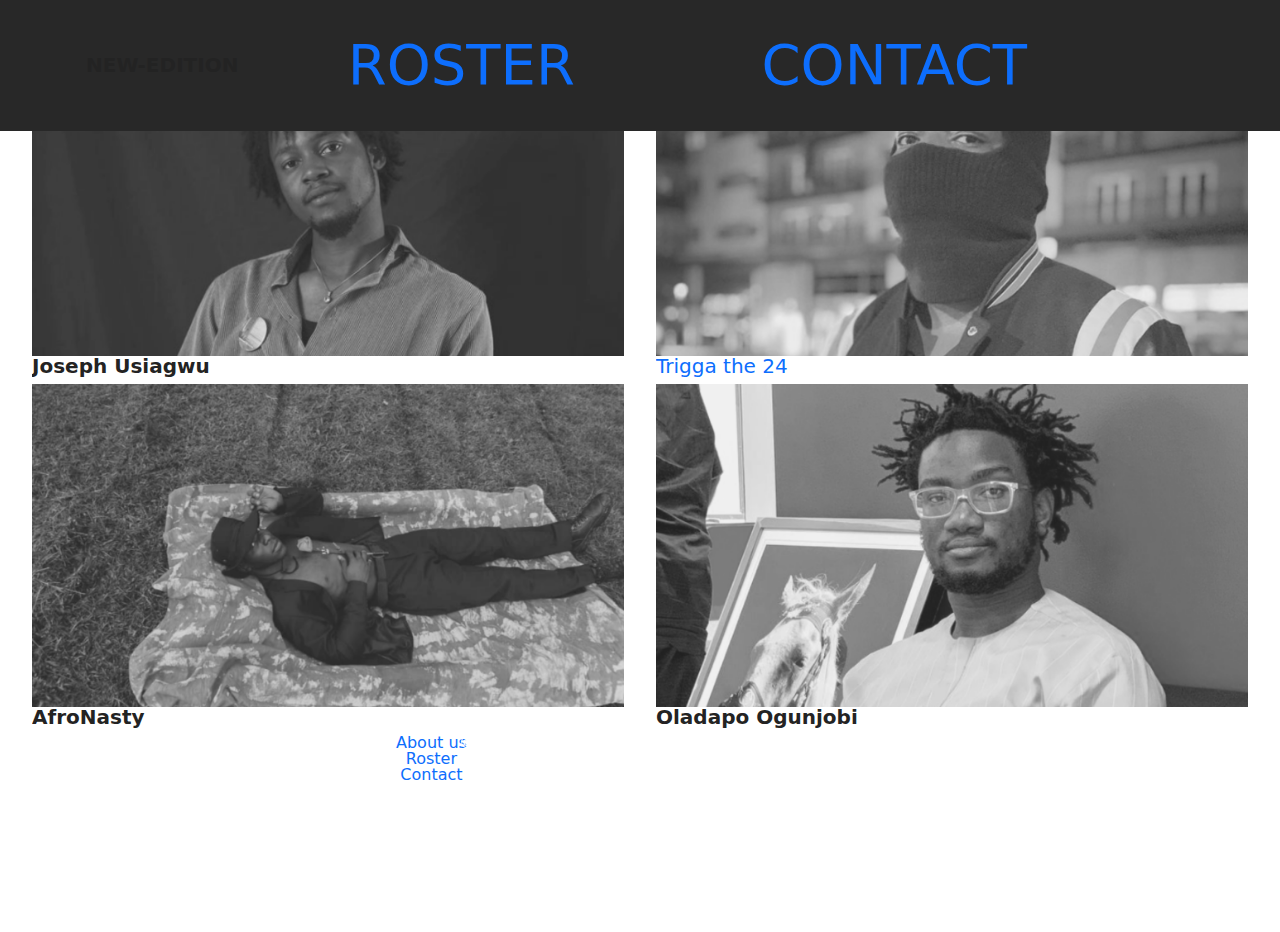
==== commit 0a74b5f5: "Update index.html" ====
--- a/index.html
+++ b/index.html
@@ -141,8 +141,10 @@
             </div>
         </div>
     </div>
-</section><section style="background-color: #fff; font-family: -apple-system, BlinkMacSystemFont, 'Segoe UI', 'Roboto', 'Helvetica Neue', Arial, sans-serif; color:#aaa; font-size:12px; padding: 0; align-items: center; display: flex;"><a href="https://mobirise.site/o" style="flex: 1 1; height: 3rem; padding-left: 1rem;"></a><p style="flex: 0 0 auto; margin:0; padding-right:1rem;">Created with Mobirise <a href="https://mobirise.site/j" style="color:#aaa;">web</a> creator</p></section><script src="assets/bootstrap/js/bootstrap.bundle.min.js"></script>  <script src="assets/smoothscroll/smooth-scroll.js"></script>  <script src="assets/ytplayer/index.js"></script>  <script src="assets/dropdown/js/navbar-dropdown.js"></script>  <script src="assets/theme/js/script.js"></script>  
+</section>
+<!--   <section style="background-color: #fff; font-family: -apple-system, BlinkMacSystemFont, 'Segoe UI', 'Roboto', 'Helvetica Neue', Arial, sans-serif; color:#aaa; font-size:12px; padding: 0; align-items: center; display: flex;"><a href="https://mobirise.site/o" style="flex: 1 1; height: 3rem; padding-left: 1rem;"></a><p style="flex: 0 0 auto; margin:0; padding-right:1rem;">Created with Mobirise <a href="https://mobirise.site/j" style="color:#aaa;">web</a> creator</p></section> -->
+  <script src="assets/bootstrap/js/bootstrap.bundle.min.js"></script>  <script src="assets/smoothscroll/smooth-scroll.js"></script>  <script src="assets/ytplayer/index.js"></script>  <script src="assets/dropdown/js/navbar-dropdown.js"></script>  <script src="assets/theme/js/script.js"></script>  
   
   
 </body>
-</html>+</html>
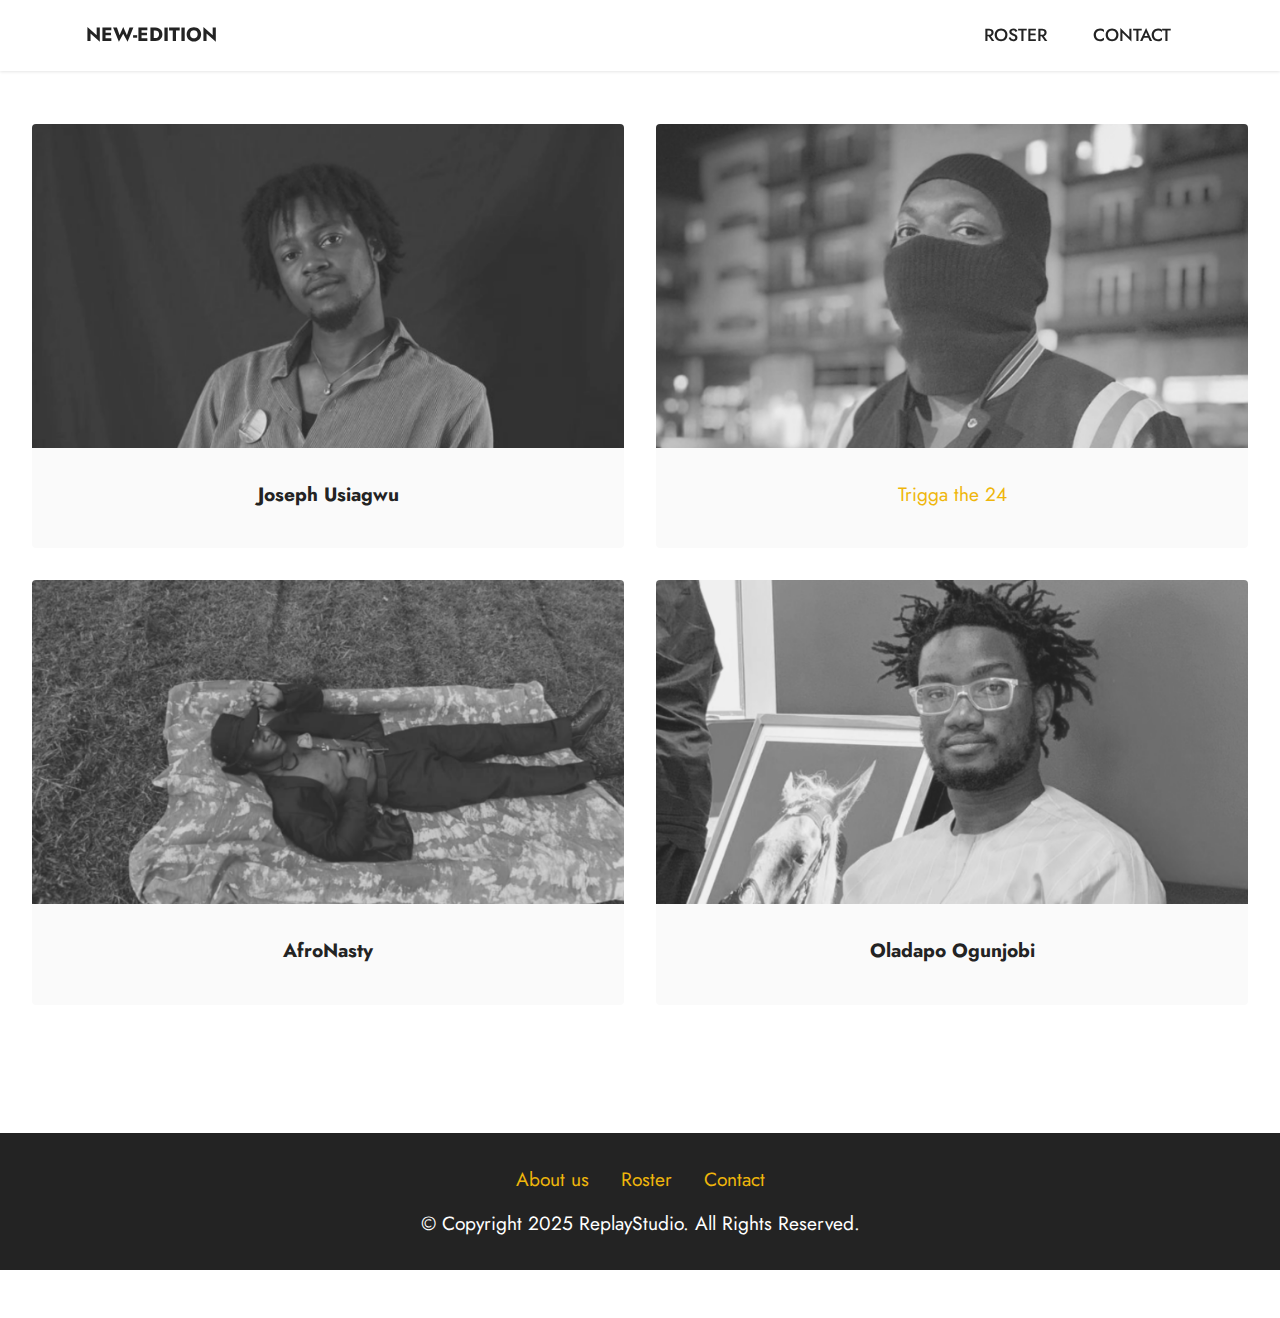
==== commit 454319a5: "Update index.html" ====
--- a/index.html
+++ b/index.html
@@ -142,7 +142,7 @@
         </div>
     </div>
 </section>
-<!--   <section style="background-color: #fff; font-family: -apple-system, BlinkMacSystemFont, 'Segoe UI', 'Roboto', 'Helvetica Neue', Arial, sans-serif; color:#aaa; font-size:12px; padding: 0; align-items: center; display: flex;"><a href="https://mobirise.site/o" style="flex: 1 1; height: 3rem; padding-left: 1rem;"></a><p style="flex: 0 0 auto; margin:0; padding-right:1rem;">Created with Mobirise <a href="https://mobirise.site/j" style="color:#aaa;">web</a> creator</p></section> -->
+  <section style="background-color: #fff; font-family: -apple-system, BlinkMacSystemFont, 'Segoe UI', 'Roboto', 'Helvetica Neue', Arial, sans-serif; color:#aaa; font-size:12px; padding: 0; align-items: center; display: flex;"><a href="https://mobirise.site/o" style="flex: 1 1; height: 3rem; padding-left: 1rem;"></a><p style="flex: 0 0 auto; margin:0; padding-right:1rem;"></p></section>
   <script src="assets/bootstrap/js/bootstrap.bundle.min.js"></script>  <script src="assets/smoothscroll/smooth-scroll.js"></script>  <script src="assets/ytplayer/index.js"></script>  <script src="assets/dropdown/js/navbar-dropdown.js"></script>  <script src="assets/theme/js/script.js"></script>  
   
   
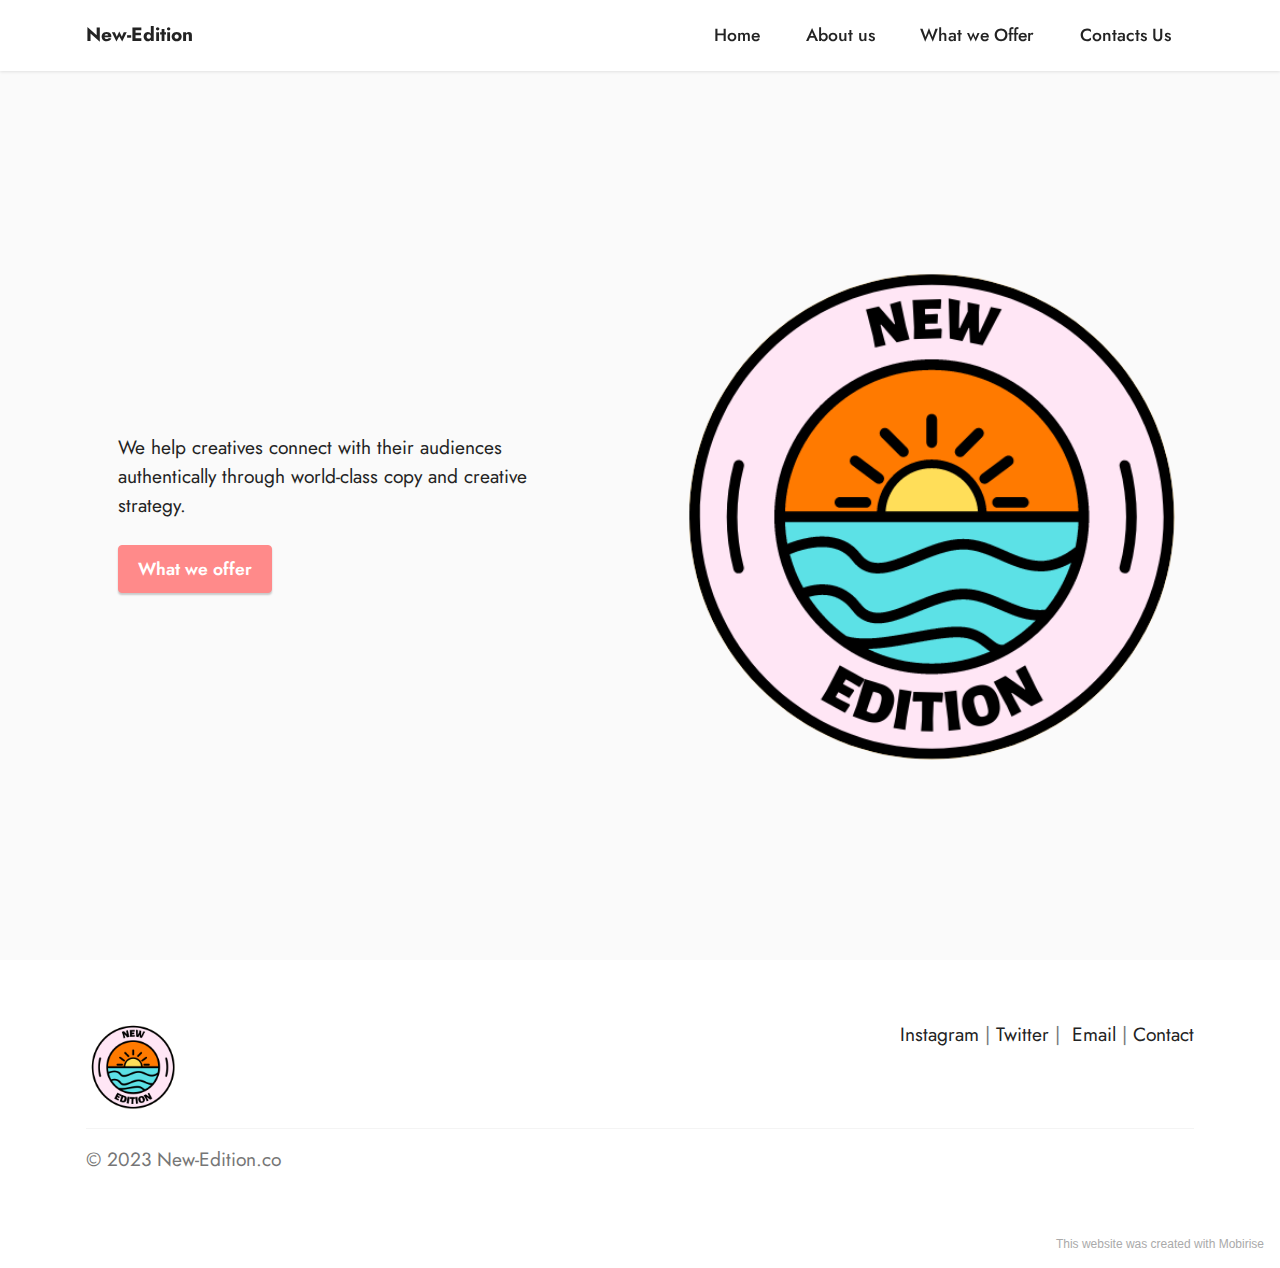
==== commit 8007e357: "Added newest files" ====
--- a/index.html
+++ b/index.html
@@ -6,7 +6,7 @@
   <meta http-equiv="X-UA-Compatible" content="IE=edge">
   <meta name="generator" content="Mobirise v5.6.0, mobirise.com">
   <meta name="viewport" content="width=device-width, initial-scale=1, minimum-scale=1">
-  <link rel="shortcut icon" href="assets/images/5-1.png" type="image/x-icon">
+  <link rel="shortcut icon" href="assets/images/yellow-golden-sunset-beach-club-badge-logo-1-removebg-preview.png" type="image/x-icon">
   <meta name="description" content="">
   
   
@@ -17,8 +17,8 @@
   <link rel="stylesheet" href="assets/dropdown/css/style.css">
   <link rel="stylesheet" href="assets/socicon/css/styles.css">
   <link rel="stylesheet" href="assets/theme/css/style.css">
-  <link rel="preload" href="https://fonts.googleapis.com/css?family=Jost:100,200,300,400,500,600,700,800,900,100i,200i,300i,400i,500i,600i,700i,800i,900i&display=swap" as="style" onload="this.onload=null;this.rel='stylesheet'">
-  <noscript><link rel="stylesheet" href="https://fonts.googleapis.com/css?family=Jost:100,200,300,400,500,600,700,800,900,100i,200i,300i,400i,500i,600i,700i,800i,900i&display=swap"></noscript>
+  <link rel="preload" href="https://fonts.googleapis.com/css2?family=Jost:ital,wght@0,400;0,700;1,400;1,700&display=swap&display=swap" as="style" onload="this.onload=null;this.rel='stylesheet'">
+  <noscript><link rel="stylesheet" href="https://fonts.googleapis.com/css2?family=Jost:ital,wght@0,400;0,700;1,400;1,700&display=swap&display=swap"></noscript>
   <link rel="preload" as="style" href="assets/mobirise/css/mbr-additional.css"><link rel="stylesheet" href="assets/mobirise/css/mbr-additional.css" type="text/css">
   
   
@@ -27,14 +27,13 @@
 </head>
 <body>
   
-  <section data-bs-version="5.1" class="menu menu1 cid-sYd5dA8ppK" once="menu" id="menu1-0">
+  <section data-bs-version="5.1" class="menu menu2 cid-tpIfL4RZd5" once="menu" id="menu2-0">
     
-
     <nav class="navbar navbar-dropdown navbar-fixed-top navbar-expand-lg">
         <div class="container">
             <div class="navbar-brand">
                 
-                <span class="navbar-caption-wrap"><a class="navbar-caption text-black display-7" href="https://mobiri.se">NEW-EDITION</a></span>
+                <span class="navbar-caption-wrap"><a class="navbar-caption text-black display-7" href="https://mobiri.se">New-Edition</a></span>
             </div>
             <button class="navbar-toggler" type="button" data-toggle="collapse" data-bs-toggle="collapse" data-target="#navbarSupportedContent" data-bs-target="#navbarSupportedContent" aria-controls="navbarNavAltMarkup" aria-expanded="false" aria-label="Toggle navigation">
                 <div class="hamburger">
@@ -45,8 +44,11 @@
                 </div>
             </button>
             <div class="collapse navbar-collapse" id="navbarSupportedContent">
-                <ul class="navbar-nav nav-dropdown nav-right" data-app-modern-menu="true"><li class="nav-item"><a class="nav-link link text-black text-primary display-4" href="index.html">ROSTER</a></li>
-                    <li class="nav-item"><a class="nav-link link text-black text-primary display-4" href="page1.html">CONTACT</a></li></ul>
+                <ul class="navbar-nav nav-dropdown nav-right" data-app-modern-menu="true"><li class="nav-item"><a class="nav-link link text-black text-primary display-4" href="index.html">Home</a></li><li class="nav-item"><a class="nav-link link text-black text-primary display-4" href="page1.html">
+                            About us</a></li>
+                    <li class="nav-item"><a class="nav-link link text-black text-primary display-4" href="page1.html#features14-7">What we Offer</a></li>
+                    <li class="nav-item"><a class="nav-link link text-black text-primary display-4" href="page1.html#form5-e">Contacts Us</a>
+                    </li></ul>
                 
                 
             </div>
@@ -54,97 +56,73 @@
     </nav>
 </section>
 
-<section data-bs-version="5.1" class="gallery1 cid-sYd5Fc1NhJ" id="gallery1-1">
+<section data-bs-version="5.1" class="header14 cid-tpIfP0CFqW mbr-fullscreen" id="header14-1">
+
     
+
     
-    <div class="container-fluid">
-        
-        <div class="row mt-4">
-            
-            <div class="item features-image сol-12 col-md-6 col-lg-6 active">
-                <div class="item-wrapper">
-                    <div class="item-img">
-                        <img src="assets/images/1.png" data-slide-to="0" data-bs-slide-to="0" alt="">
-                    </div>
-                    <div class="item-content">
-                        <h5 class="item-title mbr-fonts-style display-7"><strong>Joseph Usiagwu</strong></h5>
-                        
-                        
-                    </div>
-                    
-                </div>
-            </div><div class="item features-image сol-12 col-md-6 col-lg-6">
-                <div class="item-wrapper">
-                    <div class="item-img">
-                        <img src="assets/images/2.png" data-slide-to="1" data-bs-slide-to="1" alt="">
-                    </div>
-                    <div class="item-content">
-                        <h5 class="item-title mbr-fonts-style display-7"><strong><a href="page3.html" class="text-primary">Trigga the 24</a></strong></h5>
-                        
-                        
-                    </div>
-                    
-                </div>
+
+    <div class="container">
+        <div class="row justify-content-center align-items-center">
+            <div class="col-12 col-md-6 image-wrapper">
+                <img src="assets/images/yellow-golden-sunset-beach-club-badge-logo-1-removebg-preview.png" alt="">
             </div>
-            <div class="item features-image сol-12 col-md-6 col-lg-6">
-                <div class="item-wrapper">
-                    <div class="item-img">
-                        <img src="assets/images/3.png" alt="">
-                    </div>
-                    <div class="item-content">
-                        <h5 class="item-title mbr-fonts-style display-7"><strong>AfroNasty</strong></h5>
-                        
-                        
-                    </div>
-                    
-                </div>
-            </div>
-            <div class="item features-image сol-12 col-md-6 col-lg-6">
-                <div class="item-wrapper">
-                    <div class="item-img">
-                        <img src="assets/images/4.png" alt="" title="">
-                    </div>
-                    <div class="item-content">
-                        <h5 class="item-title mbr-fonts-style display-7"><strong>Oladapo Ogunjobi</strong></h5>
-                        
-                        
-                    </div>
-                    
+            <div class="col-12 col-md">
+                <div class="text-wrapper">
+                    <h1 class="mbr-section-title mbr-fonts-style mb-3 display-2"></h1>
+                    <p class="mbr-text mbr-fonts-style display-7">
+                        We help creatives connect with their audiences authentically through world-class copy and creative strategy.</p>
+                    <div class="mbr-section-btn mt-3"><a class="btn btn-danger display-4" href="https://mobiri.se">What we offer</a></div>
                 </div>
             </div>
         </div>
     </div>
 </section>
 
-<section data-bs-version="5.1" class="footer3 cid-sYddueoots mbr-reveal" once="footers" id="footer3-5">
+<section data-bs-version="5.1" class="footer5 cid-tpIfShXC74" once="footers" id="footer5-2">
 
     
 
     
 
     <div class="container">
-        <div class="media-container-row align-center mbr-white">
-            <div class="row row-links">
-                <ul class="foot-menu">
-                    
-                    
-                    
-                    
-                    
-                <li class="foot-menu-item mbr-fonts-style display-7">
-                        <a href="page2.html" class="text-primary">About us</a>
-                    </li><li class="foot-menu-item mbr-fonts-style display-7"><a href="index.html" class="text-primary">Roster</a></li><li class="foot-menu-item mbr-fonts-style display-7"><a href="page1.html" class="text-primary">Contact</a></li></ul>
+        <div class="media-container-row">
+            <div class="col-md-1 col-6">
+                <div class="media-wrap">
+                    <a href="https://mobirise.co/">
+                        <img src="assets/images/yellow-golden-sunset-beach-club-badge-logo-1-removebg-preview.png" alt="">
+                    </a>
+                </div>
             </div>
-            
-            <div class="row row-copirayt">
-                <p class="mbr-text mb-0 mbr-fonts-style mbr-white align-center display-7">© Copyright 2025 ReplayStudio. All Rights Reserved.</p>
+            <div class="col-11 col-6">
+                <p class="mbr-text align-right links mbr-fonts-style display-7"><a href="https://www.instagram.com/thereplaymag/" class="text-black text-primary">Instagram</a>&nbsp;|&nbsp;<a href="https://twitter.com/TheReplayMAG" class="text-black text-primary">Twitter</a>&nbsp;|&nbsp;&nbsp;<a href="mailto:contact@new-edition.co" class="text-black text-primary">Email</a>&nbsp;|&nbsp;<a href="page1.html#form5-e" class="text-black text-primary">Contact</a>
+                </p>
             </div>
         </div>
+        <!-- <div class="media-container-row">
+            <div class="col-md-12"> -->
+        <div class="footer-lower">
+            <div class="media-container-row">
+                <div class="col-md-12">
+                    <hr>
+                </div>
+            </div>
+            <div class="media-container-row">
+                <div class="col-md-6 copyright">
+                    <p class="mbr-text mbr-fonts-style display-7">
+                        © 2023 New-Edition.co</p>
+                </div>
+                <div class="col-md-6">
+                    
+                </div>
+            </div>
+            <!-- </div>
+            </div> -->
+        </div>
+
     </div>
-</section>
-  <section style="background-color: #fff; font-family: -apple-system, BlinkMacSystemFont, 'Segoe UI', 'Roboto', 'Helvetica Neue', Arial, sans-serif; color:#aaa; font-size:12px; padding: 0; align-items: center; display: flex;"><a href="https://mobirise.site/o" style="flex: 1 1; height: 3rem; padding-left: 1rem;"></a><p style="flex: 0 0 auto; margin:0; padding-right:1rem;"></p></section>
-  <script src="assets/bootstrap/js/bootstrap.bundle.min.js"></script>  <script src="assets/smoothscroll/smooth-scroll.js"></script>  <script src="assets/ytplayer/index.js"></script>  <script src="assets/dropdown/js/navbar-dropdown.js"></script>  <script src="assets/theme/js/script.js"></script>  
+</section><section style="background-color: #fff; font-family: -apple-system, BlinkMacSystemFont, 'Segoe UI', 'Roboto', 'Helvetica Neue', Arial, sans-serif; color:#aaa; font-size:12px; padding: 0; align-items: center; display: flex;"><a href="https://mobirise.site/f" style="flex: 1 1; height: 3rem; padding-left: 1rem;"></a><p style="flex: 0 0 auto; margin:0; padding-right:1rem;"><a href="https://mobirise.site/d" style="color:#aaa;">This website</a> was created with Mobirise</p></section><script src="assets/bootstrap/js/bootstrap.bundle.min.js"></script>  <script src="assets/smoothscroll/smooth-scroll.js"></script>  <script src="assets/ytplayer/index.js"></script>  <script src="assets/dropdown/js/navbar-dropdown.js"></script>  <script src="assets/theme/js/script.js"></script>  
   
   
 </body>
-</html>
+</html>--- a/assets/mobirise/css/mbr-additional.css
+++ b/assets/mobirise/css/mbr-additional.css
@@ -96,7 +96,7 @@
   border-radius: 4px;
 }
 .bg-primary {
-  background-color: #efb60b !important;
+  background-color: #6592e6 !important;
 }
 .bg-success {
   background-color: #40b0bf !important;
@@ -108,12 +108,12 @@
   background-color: #ffe161 !important;
 }
 .bg-danger {
-  background-color: #ff9966 !important;
+  background-color: #ff8a8a !important;
 }
 .btn-primary,
 .btn-primary:active {
-  background-color: #efb60b !important;
-  border-color: #efb60b !important;
+  background-color: #6592e6 !important;
+  border-color: #6592e6 !important;
   color: #ffffff !important;
   box-shadow: 0 2px 2px 0 rgba(0, 0, 0, 0.2);
 }
@@ -122,15 +122,15 @@
 .btn-primary.focus,
 .btn-primary.active {
   color: #ffffff !important;
-  background-color: #9c7707 !important;
-  border-color: #9c7707 !important;
+  background-color: #2260d2 !important;
+  border-color: #2260d2 !important;
   box-shadow: 0 2px 5px 0 rgba(0, 0, 0, 0.2);
 }
 .btn-primary.disabled,
 .btn-primary:disabled {
   color: #ffffff !important;
-  background-color: #9c7707 !important;
-  border-color: #9c7707 !important;
+  background-color: #2260d2 !important;
+  border-color: #2260d2 !important;
 }
 .btn-secondary,
 .btn-secondary:active {
@@ -222,8 +222,8 @@
 }
 .btn-danger,
 .btn-danger:active {
-  background-color: #ff9966 !important;
-  border-color: #ff9966 !important;
+  background-color: #ff8a8a !important;
+  border-color: #ff8a8a !important;
   color: #ffffff !important;
   box-shadow: 0 2px 2px 0 rgba(0, 0, 0, 0.2);
 }
@@ -232,15 +232,15 @@
 .btn-danger.focus,
 .btn-danger.active {
   color: #ffffff !important;
-  background-color: #ff5f0f !important;
-  border-color: #ff5f0f !important;
+  background-color: #ff3333 !important;
+  border-color: #ff3333 !important;
   box-shadow: 0 2px 5px 0 rgba(0, 0, 0, 0.2);
 }
 .btn-danger.disabled,
 .btn-danger:disabled {
   color: #ffffff !important;
-  background-color: #ff5f0f !important;
-  border-color: #ff5f0f !important;
+  background-color: #ff3333 !important;
+  border-color: #ff3333 !important;
 }
 .btn-white,
 .btn-white:active {
@@ -290,13 +290,13 @@
 .btn-primary-outline:active {
   background-color: transparent !important;
   border-color: transparent;
-  color: #efb60b;
+  color: #6592e6;
 }
 .btn-primary-outline:hover,
 .btn-primary-outline:focus,
 .btn-primary-outline.focus,
 .btn-primary-outline.active {
-  color: #9c7707 !important;
+  color: #2260d2 !important;
   background-color: transparent!important;
   border-color: transparent!important;
   box-shadow: none!important;
@@ -304,8 +304,8 @@
 .btn-primary-outline.disabled,
 .btn-primary-outline:disabled {
   color: #ffffff !important;
-  background-color: #efb60b !important;
-  border-color: #efb60b !important;
+  background-color: #6592e6 !important;
+  border-color: #6592e6 !important;
 }
 .btn-secondary-outline,
 .btn-secondary-outline:active {
@@ -395,13 +395,13 @@
 .btn-danger-outline:active {
   background-color: transparent !important;
   border-color: transparent;
-  color: #ff9966;
+  color: #ff8a8a;
 }
 .btn-danger-outline:hover,
 .btn-danger-outline:focus,
 .btn-danger-outline.focus,
 .btn-danger-outline.active {
-  color: #ff5f0f !important;
+  color: #ff3333 !important;
   background-color: transparent!important;
   border-color: transparent!important;
   box-shadow: none!important;
@@ -409,8 +409,8 @@
 .btn-danger-outline.disabled,
 .btn-danger-outline:disabled {
   color: #ffffff !important;
-  background-color: #ff9966 !important;
-  border-color: #ff9966 !important;
+  background-color: #ff8a8a !important;
+  border-color: #ff8a8a !important;
 }
 .btn-black-outline,
 .btn-black-outline:active {
@@ -455,7 +455,7 @@
   border-color: #fafafa !important;
 }
 .text-primary {
-  color: #efb60b !important;
+  color: #6592e6 !important;
 }
 .text-secondary {
   color: #ff6666 !important;
@@ -470,7 +470,7 @@
   color: #ffe161 !important;
 }
 .text-danger {
-  color: #ff9966 !important;
+  color: #ff8a8a !important;
 }
 .text-white {
   color: #fafafa !important;
@@ -481,7 +481,7 @@
 a.text-primary:hover,
 a.text-primary:focus,
 a.text-primary.active {
-  color: #8d6c07 !important;
+  color: #205ac5 !important;
 }
 a.text-secondary:hover,
 a.text-secondary:focus,
@@ -506,7 +506,7 @@
 a.text-danger:hover,
 a.text-danger:focus,
 a.text-danger.active {
-  color: #ff5500 !important;
+  color: #ff2424 !important;
 }
 a.text-white:hover,
 a.text-white:focus,
@@ -532,7 +532,7 @@
   background-position: 0px 1.2em;
 }
 .nav-tabs .nav-link.active {
-  color: #efb60b;
+  color: #6592e6;
 }
 .nav-tabs .nav-link:not(.active) {
   color: #232323;
@@ -547,11 +547,11 @@
   background-color: #ffe161;
 }
 .alert-danger {
-  background-color: #ff9966;
+  background-color: #ff8a8a;
 }
 .mbr-gallery-filter li.active .btn {
-  background-color: #efb60b;
-  border-color: #efb60b;
+  background-color: #6592e6;
+  border-color: #6592e6;
   color: #ffffff;
 }
 .mbr-gallery-filter li.active .btn:focus {
@@ -559,11 +559,11 @@
 }
 a,
 a:hover {
-  color: #efb60b;
+  color: #6592e6;
 }
 .mbr-plan-header.bg-primary .mbr-plan-subtitle,
 .mbr-plan-header.bg-primary .mbr-plan-price-desc {
-  color: #fdf0c9;
+  color: #ffffff;
 }
 .mbr-plan-header.bg-success .mbr-plan-subtitle,
 .mbr-plan-header.bg-success .mbr-plan-price-desc {
@@ -597,7 +597,7 @@
 .form-control:hover,
 .form-control:focus {
   box-shadow: rgba(0, 0, 0, 0.07) 0px 1px 1px 0px, rgba(0, 0, 0, 0.07) 0px 1px 3px 0px, rgba(0, 0, 0, 0.03) 0px 0px 0px 1px;
-  border-color: #efb60b !important;
+  border-color: #6592e6 !important;
 }
 .form-control:-webkit-input-placeholder {
   font-family: 'Jost', sans-serif;
@@ -609,19 +609,19 @@
   font-size: 1.375rem;
 }
 blockquote {
-  border-color: #efb60b;
+  border-color: #6592e6;
 }
 /* Forms */
 .jq-selectbox li:hover,
 .jq-selectbox li.selected {
-  background-color: #efb60b;
+  background-color: #6592e6;
   color: #ffffff;
 }
 .jq-number__spin {
   transition: 0.25s ease;
 }
 .jq-number__spin:hover {
-  border-color: #efb60b;
+  border-color: #6592e6;
 }
 .jq-selectbox .jq-selectbox__trigger-arrow,
 .jq-number__spin.minus:after,
@@ -633,14 +633,14 @@
 .jq-selectbox:hover .jq-selectbox__trigger-arrow,
 .jq-number__spin.minus:hover:after,
 .jq-number__spin.plus:hover:after {
-  border-top-color: #efb60b;
-  border-bottom-color: #efb60b;
+  border-top-color: #6592e6;
+  border-bottom-color: #6592e6;
 }
 .xdsoft_datetimepicker .xdsoft_calendar td.xdsoft_default,
 .xdsoft_datetimepicker .xdsoft_calendar td.xdsoft_current,
 .xdsoft_datetimepicker .xdsoft_timepicker .xdsoft_time_box > div > div.xdsoft_current {
-  color: #000000 !important;
-  background-color: #efb60b !important;
+  color: #ffffff !important;
+  background-color: #6592e6 !important;
   box-shadow: none !important;
 }
 .xdsoft_datetimepicker .xdsoft_calendar td:hover,
@@ -671,7 +671,7 @@
   top: 50%;
   left: 50%;
   transform: translateX(-50%) translateY(-50%);
-  background-image: url("data:image/svg+xml;charset=UTF-8,%3csvg width='32' height='32' viewBox='0 0 64 64' xmlns='http://www.w3.org/2000/svg' stroke='%23efb60b' %3e%3cg fill='none' fill-rule='evenodd'%3e%3cg transform='translate(16 16)' stroke-width='2'%3e%3ccircle stroke-opacity='.5' cx='16' cy='16' r='16'/%3e%3cpath d='M32 16c0-9.94-8.06-16-16-16'%3e%3canimateTransform attributeName='transform' type='rotate' from='0 16 16' to='360 16 16' dur='1s' repeatCount='indefinite'/%3e%3c/path%3e%3c/g%3e%3c/g%3e%3c/svg%3e");
+  background-image: url("data:image/svg+xml;charset=UTF-8,%3csvg width='32' height='32' viewBox='0 0 64 64' xmlns='http://www.w3.org/2000/svg' stroke='%236592e6' %3e%3cg fill='none' fill-rule='evenodd'%3e%3cg transform='translate(16 16)' stroke-width='2'%3e%3ccircle stroke-opacity='.5' cx='16' cy='16' r='16'/%3e%3cpath d='M32 16c0-9.94-8.06-16-16-16'%3e%3canimateTransform attributeName='transform' type='rotate' from='0 16 16' to='360 16 16' dur='1s' repeatCount='indefinite'/%3e%3c/path%3e%3c/g%3e%3c/g%3e%3c/svg%3e");
 }
 section.lazy-placeholder:after {
   opacity: 0.5;
@@ -682,16 +682,16 @@
 a {
   transition: color 0.6s;
 }
-.cid-sYd5dA8ppK {
+.cid-tpIfL4RZd5 {
   z-index: 1000;
   width: 100%;
   position: relative;
   min-height: 60px;
 }
-.cid-sYd5dA8ppK nav.navbar {
+.cid-tpIfL4RZd5 nav.navbar {
   position: fixed;
 }
-.cid-sYd5dA8ppK .dropdown-item:before {
+.cid-tpIfL4RZd5 .dropdown-item:before {
   font-family: Moririse2 !important;
   content: "\e966";
   display: inline-block;
@@ -708,124 +708,124 @@
   transform: scale(0, 1);
   transition: all 0.25s ease-in-out;
 }
-.cid-sYd5dA8ppK .dropdown-menu {
+.cid-tpIfL4RZd5 .dropdown-menu {
   padding: 0;
   border-radius: 4px;
   box-shadow: 0 1px 3px 0 rgba(0, 0, 0, 0.1);
 }
-.cid-sYd5dA8ppK .dropdown-item {
+.cid-tpIfL4RZd5 .dropdown-item {
   border-bottom: 1px solid #e6e6e6;
 }
-.cid-sYd5dA8ppK .dropdown-item:hover,
-.cid-sYd5dA8ppK .dropdown-item:focus {
-  background: #efb60b !important;
+.cid-tpIfL4RZd5 .dropdown-item:hover,
+.cid-tpIfL4RZd5 .dropdown-item:focus {
+  background: #6592e6 !important;
   color: white !important;
 }
-.cid-sYd5dA8ppK .dropdown-item:hover span {
+.cid-tpIfL4RZd5 .dropdown-item:hover span {
   color: white;
 }
-.cid-sYd5dA8ppK .dropdown-item:first-child {
+.cid-tpIfL4RZd5 .dropdown-item:first-child {
   border-top-left-radius: 4px;
   border-top-right-radius: 4px;
 }
-.cid-sYd5dA8ppK .dropdown-item:last-child {
+.cid-tpIfL4RZd5 .dropdown-item:last-child {
   border-bottom: none;
   border-bottom-left-radius: 4px;
   border-bottom-right-radius: 4px;
 }
-.cid-sYd5dA8ppK .nav-dropdown .link {
+.cid-tpIfL4RZd5 .nav-dropdown .link {
   padding: 0 0.3em !important;
   margin: 0.667em 1em !important;
 }
-.cid-sYd5dA8ppK .nav-dropdown .link.dropdown-toggle::after {
+.cid-tpIfL4RZd5 .nav-dropdown .link.dropdown-toggle::after {
   margin-left: 0.5rem;
   margin-top: 0.2rem;
 }
-.cid-sYd5dA8ppK .nav-link {
+.cid-tpIfL4RZd5 .nav-link {
   position: relative;
 }
-.cid-sYd5dA8ppK .container {
+.cid-tpIfL4RZd5 .container {
   display: flex;
   margin: auto;
 }
 @media (min-width: 992px) {
-  .cid-sYd5dA8ppK .container {
+  .cid-tpIfL4RZd5 .container {
     flex-wrap: nowrap;
   }
 }
-.cid-sYd5dA8ppK .iconfont-wrapper {
+.cid-tpIfL4RZd5 .iconfont-wrapper {
   color: #000000 !important;
   font-size: 1.5rem;
   padding-right: 0.5rem;
 }
-.cid-sYd5dA8ppK .dropdown-menu,
-.cid-sYd5dA8ppK .navbar.opened {
+.cid-tpIfL4RZd5 .dropdown-menu,
+.cid-tpIfL4RZd5 .navbar.opened {
   background: #ffffff !important;
 }
-.cid-sYd5dA8ppK .nav-item:focus,
-.cid-sYd5dA8ppK .nav-link:focus {
+.cid-tpIfL4RZd5 .nav-item:focus,
+.cid-tpIfL4RZd5 .nav-link:focus {
   outline: none;
 }
-.cid-sYd5dA8ppK .dropdown .dropdown-menu .dropdown-item {
+.cid-tpIfL4RZd5 .dropdown .dropdown-menu .dropdown-item {
   width: auto;
   transition: all 0.25s ease-in-out;
 }
-.cid-sYd5dA8ppK .dropdown .dropdown-menu .dropdown-item::after {
+.cid-tpIfL4RZd5 .dropdown .dropdown-menu .dropdown-item::after {
   right: 0.5rem;
 }
-.cid-sYd5dA8ppK .dropdown .dropdown-menu .dropdown-item .mbr-iconfont {
+.cid-tpIfL4RZd5 .dropdown .dropdown-menu .dropdown-item .mbr-iconfont {
   margin-right: 0.5rem;
   vertical-align: sub;
 }
-.cid-sYd5dA8ppK .dropdown .dropdown-menu .dropdown-item .mbr-iconfont:before {
+.cid-tpIfL4RZd5 .dropdown .dropdown-menu .dropdown-item .mbr-iconfont:before {
   display: inline-block;
   transform: scale(1, 1);
   transition: all 0.25s ease-in-out;
 }
-.cid-sYd5dA8ppK .collapsed .dropdown-menu .dropdown-item:before {
+.cid-tpIfL4RZd5 .collapsed .dropdown-menu .dropdown-item:before {
   display: none;
 }
-.cid-sYd5dA8ppK .collapsed .dropdown .dropdown-menu .dropdown-item {
+.cid-tpIfL4RZd5 .collapsed .dropdown .dropdown-menu .dropdown-item {
   padding: 0.235em 1.5em 0.235em 1.5em !important;
   transition: none;
   margin: 0 !important;
 }
-.cid-sYd5dA8ppK .navbar {
+.cid-tpIfL4RZd5 .navbar {
   min-height: 70px;
   transition: all 0.3s;
   border-bottom: 1px solid transparent;
   box-shadow: 0 1px 3px 0 rgba(0, 0, 0, 0.1);
   background: #ffffff;
 }
-.cid-sYd5dA8ppK .navbar.opened {
+.cid-tpIfL4RZd5 .navbar.opened {
   transition: all 0.3s;
 }
-.cid-sYd5dA8ppK .navbar .dropdown-item {
+.cid-tpIfL4RZd5 .navbar .dropdown-item {
   padding: 0.5rem 1.8rem;
 }
-.cid-sYd5dA8ppK .navbar .navbar-logo img {
+.cid-tpIfL4RZd5 .navbar .navbar-logo img {
   width: auto;
 }
-.cid-sYd5dA8ppK .navbar .navbar-collapse {
+.cid-tpIfL4RZd5 .navbar .navbar-collapse {
   justify-content: flex-end;
   z-index: 1;
 }
-.cid-sYd5dA8ppK .navbar.collapsed {
+.cid-tpIfL4RZd5 .navbar.collapsed {
   justify-content: center;
 }
-.cid-sYd5dA8ppK .navbar.collapsed .nav-item .nav-link::before {
+.cid-tpIfL4RZd5 .navbar.collapsed .nav-item .nav-link::before {
   display: none;
 }
-.cid-sYd5dA8ppK .navbar.collapsed.opened .dropdown-menu {
+.cid-tpIfL4RZd5 .navbar.collapsed.opened .dropdown-menu {
   top: 0;
 }
-.cid-sYd5dA8ppK .navbar.collapsed .dropdown-menu .dropdown-submenu {
+.cid-tpIfL4RZd5 .navbar.collapsed .dropdown-menu .dropdown-submenu {
   left: 0 !important;
 }
-.cid-sYd5dA8ppK .navbar.collapsed .dropdown-menu .dropdown-item:after {
+.cid-tpIfL4RZd5 .navbar.collapsed .dropdown-menu .dropdown-item:after {
   right: auto;
 }
-.cid-sYd5dA8ppK .navbar.collapsed .dropdown-menu .dropdown-toggle[data-toggle="dropdown-submenu"]:after {
+.cid-tpIfL4RZd5 .navbar.collapsed .dropdown-menu .dropdown-toggle[data-toggle="dropdown-submenu"]:after {
   margin-left: 0.5rem;
   margin-top: 0.2rem;
   border-top: 0.35em solid;
@@ -834,33 +834,33 @@
   border-bottom: 0;
   top: 41%;
 }
-.cid-sYd5dA8ppK .navbar.collapsed ul.navbar-nav li {
+.cid-tpIfL4RZd5 .navbar.collapsed ul.navbar-nav li {
   margin: auto;
 }
-.cid-sYd5dA8ppK .navbar.collapsed .dropdown-menu .dropdown-item {
+.cid-tpIfL4RZd5 .navbar.collapsed .dropdown-menu .dropdown-item {
   padding: 0.25rem 1.5rem;
   text-align: center;
 }
-.cid-sYd5dA8ppK .navbar.collapsed .icons-menu {
+.cid-tpIfL4RZd5 .navbar.collapsed .icons-menu {
   padding-left: 0;
   padding-right: 0;
   padding-top: 0.5rem;
   padding-bottom: 0.5rem;
 }
 @media (max-width: 991px) {
-  .cid-sYd5dA8ppK .navbar .nav-item .nav-link::before {
+  .cid-tpIfL4RZd5 .navbar .nav-item .nav-link::before {
     display: none;
   }
-  .cid-sYd5dA8ppK .navbar.opened .dropdown-menu {
+  .cid-tpIfL4RZd5 .navbar.opened .dropdown-menu {
     top: 0;
   }
-  .cid-sYd5dA8ppK .navbar .dropdown-menu .dropdown-submenu {
+  .cid-tpIfL4RZd5 .navbar .dropdown-menu .dropdown-submenu {
     left: 0 !important;
   }
-  .cid-sYd5dA8ppK .navbar .dropdown-menu .dropdown-item:after {
+  .cid-tpIfL4RZd5 .navbar .dropdown-menu .dropdown-item:after {
     right: auto;
   }
-  .cid-sYd5dA8ppK .navbar .dropdown-menu .dropdown-toggle[data-toggle="dropdown-submenu"]:after {
+  .cid-tpIfL4RZd5 .navbar .dropdown-menu .dropdown-toggle[data-toggle="dropdown-submenu"]:after {
     margin-left: 0.5rem;
     margin-top: 0.2rem;
     border-top: 0.35em solid;
@@ -869,42 +869,42 @@
     border-bottom: 0;
     top: 40%;
   }
-  .cid-sYd5dA8ppK .navbar .navbar-logo img {
+  .cid-tpIfL4RZd5 .navbar .navbar-logo img {
     height: 3rem !important;
   }
-  .cid-sYd5dA8ppK .navbar ul.navbar-nav li {
+  .cid-tpIfL4RZd5 .navbar ul.navbar-nav li {
     margin: auto;
   }
-  .cid-sYd5dA8ppK .navbar .dropdown-menu .dropdown-item {
+  .cid-tpIfL4RZd5 .navbar .dropdown-menu .dropdown-item {
     padding: 0.25rem 1.5rem !important;
     text-align: center;
   }
-  .cid-sYd5dA8ppK .navbar .navbar-brand {
+  .cid-tpIfL4RZd5 .navbar .navbar-brand {
     flex-shrink: initial;
     flex-basis: auto;
     word-break: break-word;
     padding-right: 2rem;
   }
-  .cid-sYd5dA8ppK .navbar .navbar-toggler {
+  .cid-tpIfL4RZd5 .navbar .navbar-toggler {
     flex-basis: auto;
   }
-  .cid-sYd5dA8ppK .navbar .icons-menu {
+  .cid-tpIfL4RZd5 .navbar .icons-menu {
     padding-left: 0;
     padding-top: 0.5rem;
     padding-bottom: 0.5rem;
   }
 }
-.cid-sYd5dA8ppK .navbar.navbar-short {
+.cid-tpIfL4RZd5 .navbar.navbar-short {
   min-height: 60px;
 }
-.cid-sYd5dA8ppK .navbar.navbar-short .navbar-logo img {
+.cid-tpIfL4RZd5 .navbar.navbar-short .navbar-logo img {
   height: 2.5rem !important;
 }
-.cid-sYd5dA8ppK .navbar.navbar-short .navbar-brand {
+.cid-tpIfL4RZd5 .navbar.navbar-short .navbar-brand {
   min-height: 60px;
   padding: 0;
 }
-.cid-sYd5dA8ppK .navbar-brand {
+.cid-tpIfL4RZd5 .navbar-brand {
   min-height: 70px;
   flex-shrink: 0;
   align-items: center;
@@ -914,44 +914,44 @@
   word-break: break-word;
   z-index: 1;
 }
-.cid-sYd5dA8ppK .navbar-brand .navbar-caption {
+.cid-tpIfL4RZd5 .navbar-brand .navbar-caption {
   line-height: inherit !important;
 }
-.cid-sYd5dA8ppK .navbar-brand .navbar-logo a {
+.cid-tpIfL4RZd5 .navbar-brand .navbar-logo a {
   outline: none;
 }
-.cid-sYd5dA8ppK .dropdown-item.active,
-.cid-sYd5dA8ppK .dropdown-item:active {
+.cid-tpIfL4RZd5 .dropdown-item.active,
+.cid-tpIfL4RZd5 .dropdown-item:active {
   background-color: transparent;
 }
-.cid-sYd5dA8ppK .navbar-expand-lg .navbar-nav .nav-link {
+.cid-tpIfL4RZd5 .navbar-expand-lg .navbar-nav .nav-link {
   padding: 0;
 }
-.cid-sYd5dA8ppK .nav-dropdown .link.dropdown-toggle {
+.cid-tpIfL4RZd5 .nav-dropdown .link.dropdown-toggle {
   margin-right: 1.667em;
 }
-.cid-sYd5dA8ppK .nav-dropdown .link.dropdown-toggle[aria-expanded="true"] {
+.cid-tpIfL4RZd5 .nav-dropdown .link.dropdown-toggle[aria-expanded="true"] {
   margin-right: 0;
   padding: 0.667em 1.667em;
 }
-.cid-sYd5dA8ppK .navbar.navbar-expand-lg .dropdown .dropdown-menu {
+.cid-tpIfL4RZd5 .navbar.navbar-expand-lg .dropdown .dropdown-menu {
   background: #ffffff;
 }
-.cid-sYd5dA8ppK .navbar.navbar-expand-lg .dropdown .dropdown-menu .dropdown-submenu {
+.cid-tpIfL4RZd5 .navbar.navbar-expand-lg .dropdown .dropdown-menu .dropdown-submenu {
   margin: 0;
   left: 100%;
 }
-.cid-sYd5dA8ppK .navbar .dropdown.open > .dropdown-menu {
+.cid-tpIfL4RZd5 .navbar .dropdown.open > .dropdown-menu {
   display: block;
 }
-.cid-sYd5dA8ppK ul.navbar-nav {
+.cid-tpIfL4RZd5 ul.navbar-nav {
   flex-wrap: wrap;
 }
-.cid-sYd5dA8ppK .navbar-buttons {
+.cid-tpIfL4RZd5 .navbar-buttons {
   text-align: center;
   min-width: 170px;
 }
-.cid-sYd5dA8ppK button.navbar-toggler {
+.cid-tpIfL4RZd5 button.navbar-toggler {
   outline: none;
   width: 31px;
   height: 20px;
@@ -960,62 +960,62 @@
   position: relative;
   align-self: center;
 }
-.cid-sYd5dA8ppK button.navbar-toggler .hamburger span {
+.cid-tpIfL4RZd5 button.navbar-toggler .hamburger span {
   position: absolute;
   right: 0;
   width: 30px;
   height: 2px;
   border-right: 5px;
-  background-color: #000000;
-}
-.cid-sYd5dA8ppK button.navbar-toggler .hamburger span:nth-child(1) {
+  background-color: #ff8a8a;
+}
+.cid-tpIfL4RZd5 button.navbar-toggler .hamburger span:nth-child(1) {
   top: 0;
   transition: all 0.2s;
 }
-.cid-sYd5dA8ppK button.navbar-toggler .hamburger span:nth-child(2) {
+.cid-tpIfL4RZd5 button.navbar-toggler .hamburger span:nth-child(2) {
   top: 8px;
   transition: all 0.15s;
 }
-.cid-sYd5dA8ppK button.navbar-toggler .hamburger span:nth-child(3) {
+.cid-tpIfL4RZd5 button.navbar-toggler .hamburger span:nth-child(3) {
   top: 8px;
   transition: all 0.15s;
 }
-.cid-sYd5dA8ppK button.navbar-toggler .hamburger span:nth-child(4) {
+.cid-tpIfL4RZd5 button.navbar-toggler .hamburger span:nth-child(4) {
   top: 16px;
   transition: all 0.2s;
 }
-.cid-sYd5dA8ppK nav.opened .hamburger span:nth-child(1) {
+.cid-tpIfL4RZd5 nav.opened .hamburger span:nth-child(1) {
   top: 8px;
   width: 0;
   opacity: 0;
   right: 50%;
   transition: all 0.2s;
 }
-.cid-sYd5dA8ppK nav.opened .hamburger span:nth-child(2) {
+.cid-tpIfL4RZd5 nav.opened .hamburger span:nth-child(2) {
   transform: rotate(45deg);
   transition: all 0.25s;
 }
-.cid-sYd5dA8ppK nav.opened .hamburger span:nth-child(3) {
+.cid-tpIfL4RZd5 nav.opened .hamburger span:nth-child(3) {
   transform: rotate(-45deg);
   transition: all 0.25s;
 }
-.cid-sYd5dA8ppK nav.opened .hamburger span:nth-child(4) {
+.cid-tpIfL4RZd5 nav.opened .hamburger span:nth-child(4) {
   top: 8px;
   width: 0;
   opacity: 0;
   right: 50%;
   transition: all 0.2s;
 }
-.cid-sYd5dA8ppK .navbar-dropdown {
+.cid-tpIfL4RZd5 .navbar-dropdown {
   padding: 0 1rem;
   position: fixed;
 }
-.cid-sYd5dA8ppK a.nav-link {
+.cid-tpIfL4RZd5 a.nav-link {
   display: flex;
   align-items: center;
   justify-content: center;
 }
-.cid-sYd5dA8ppK .icons-menu {
+.cid-tpIfL4RZd5 .icons-menu {
   flex-wrap: nowrap;
   display: flex;
   justify-content: center;
@@ -1025,145 +1025,185 @@
   text-align: center;
 }
 @media screen and (-ms-high-contrast: active), (-ms-high-contrast: none) {
-  .cid-sYd5dA8ppK .navbar {
+  .cid-tpIfL4RZd5 .navbar {
     height: 70px;
   }
-  .cid-sYd5dA8ppK .navbar.opened {
+  .cid-tpIfL4RZd5 .navbar.opened {
     height: auto;
   }
-  .cid-sYd5dA8ppK .nav-item .nav-link:hover::before {
+  .cid-tpIfL4RZd5 .nav-item .nav-link:hover::before {
     width: 175%;
     max-width: calc(100% + 2rem);
     left: -1rem;
   }
 }
-.cid-sYd5Fc1NhJ {
-  padding-top: 2rem;
-  padding-bottom: 6rem;
+.cid-tpIfP0CFqW {
+  background-color: #fafafa;
+}
+.cid-tpIfP0CFqW .row {
+  flex-direction: row-reverse;
+}
+@media (max-width: 991px) {
+  .cid-tpIfP0CFqW .image-wrapper {
+    margin-bottom: 2rem;
+  }
+}
+.cid-tpIfP0CFqW .image-wrapper img {
+  width: 100%;
+  object-fit: cover;
+}
+@media (min-width: 992px) {
+  .cid-tpIfP0CFqW .text-wrapper {
+    padding: 0 2rem;
+  }
+}
+@media (max-width: 768px) {
+  .cid-tpIfP0CFqW .text-wrapper {
+    margin-bottom: 2rem;
+  }
+}
+.cid-tpIfShXC74 {
+  padding-top: 60px;
+  padding-bottom: 30px;
   background-color: #ffffff;
 }
-.cid-sYd5Fc1NhJ img,
-.cid-sYd5Fc1NhJ .item-img {
-  width: 100%;
-}
-.cid-sYd5Fc1NhJ .item:focus,
-.cid-sYd5Fc1NhJ span:focus {
-  outline: none;
-}
-.cid-sYd5Fc1NhJ .item {
-  cursor: pointer;
-  margin-bottom: 2rem;
-  position: relative;
-}
-.cid-sYd5Fc1NhJ .item-wrapper {
-  position: unset;
-  border-radius: 4px;
-  background: #fafafa;
-  height: 100%;
-  display: flex;
-  flex-flow: column nowrap;
-}
-@media (min-width: 992px) {
-  .cid-sYd5Fc1NhJ .item-wrapper .item-content {
-    padding: 2rem;
-  }
-}
-@media (max-width: 991px) {
-  .cid-sYd5Fc1NhJ .item-wrapper .item-content {
-    padding: 1rem;
-  }
-}
-.cid-sYd5Fc1NhJ .mbr-section-btn {
-  margin-top: auto !important;
-}
-.cid-sYd5Fc1NhJ .mbr-section-title {
-  color: #232323;
-}
-.cid-sYd5Fc1NhJ .item-title {
-  text-align: center;
-}
-.cid-sYddueoots {
-  padding-top: 2rem;
-  padding-bottom: 2rem;
-  background-color: #232323;
-}
-.cid-sYddueoots .row-links {
-  width: 100%;
-  justify-content: center;
-}
-.cid-sYddueoots .social-row {
-  width: 100%;
-  justify-content: center;
-}
-.cid-sYddueoots .media-container-row {
-  flex-direction: column;
-  justify-content: center;
-  align-items: center;
-}
-.cid-sYddueoots .media-container-row .foot-menu {
-  list-style: none;
-  display: flex;
-  justify-content: center;
-  flex-wrap: wrap;
-  padding: 0;
-  margin-bottom: 0;
-}
-.cid-sYddueoots .media-container-row .foot-menu li {
-  padding: 0 1rem 1rem 1rem;
-}
-.cid-sYddueoots .media-container-row .foot-menu li p {
-  margin: 0;
-}
-.cid-sYddueoots .media-container-row .social-list {
-  width: auto;
+@media (max-width: 767px) {
+  .cid-tpIfShXC74 .media-wrap {
+    margin-bottom: 1rem;
+    text-align: center;
+  }
+}
+.cid-tpIfShXC74 .mbr-text {
+  color: #767676;
+}
+@media (max-width: 767px) {
+  .cid-tpIfShXC74 .links {
+    text-align: center !important;
+  }
+}
+@media (max-width: 767px) {
+  .cid-tpIfShXC74 .footer-lower .copyright {
+    margin-bottom: 1rem;
+    text-align: center;
+  }
+}
+.cid-tpIfShXC74 .footer-lower hr {
+  margin: 1rem 0;
+  border-color: #000;
+  opacity: 0.05;
+}
+.cid-tpIfShXC74 .footer-lower .social-list {
   padding-left: 0;
   margin-bottom: 0;
   list-style: none;
   display: flex;
+  -webkit-flex-wrap: wrap;
   flex-wrap: wrap;
+  -webkit-justify-content: flex-end;
   justify-content: flex-end;
 }
-.cid-sYddueoots .media-container-row .social-list .mbr-iconfont-social {
-  font-size: 1.5rem;
-  color: #ffffff;
-}
-.cid-sYddueoots .media-container-row .social-list .soc-item {
-  margin: 0 .5rem;
-}
-.cid-sYddueoots .media-container-row .social-list a {
+.cid-tpIfShXC74 .footer-lower .social-list .mbr-iconfont-social {
+  font-size: 1.3rem;
+  color: #232323;
+}
+.cid-tpIfShXC74 .footer-lower .social-list .soc-item {
+  margin: 0 0.5rem;
+}
+.cid-tpIfShXC74 .footer-lower .social-list a {
   margin: 0;
-  opacity: .5;
-  transition: .2s linear;
-}
-.cid-sYddueoots .media-container-row .social-list a:hover {
+  opacity: 0.5;
+  -webkit-transition: 0.2s linear;
+  transition: 0.2s linear;
+}
+.cid-tpIfShXC74 .footer-lower .social-list a:hover {
   opacity: 1;
 }
 @media (max-width: 767px) {
-  .cid-sYddueoots .media-container-row .social-list {
+  .cid-tpIfShXC74 .footer-lower .social-list {
     -webkit-justify-content: center;
     justify-content: center;
   }
 }
-.cid-sYddueoots .media-container-row .row-copirayt {
-  word-break: break-word;
+.cid-tpIjrC603t {
+  padding-top: 6rem;
+  padding-bottom: 6rem;
+  background-color: #ffffff;
+}
+@media (max-width: 991px) {
+  .cid-tpIjrC603t .image-wrapper {
+    margin-bottom: 1rem;
+  }
+}
+.cid-tpIjrC603t img {
   width: 100%;
 }
-.cid-sYddueoots .media-container-row .row-copirayt p {
+@media (min-width: 992px) {
+  .cid-tpIjrC603t .text-wrapper {
+    padding: 2rem;
+  }
+}
+.cid-tpIk7nPFeO {
+  padding-top: 4rem;
+  padding-bottom: 4rem;
+  background-color: #ffffff;
+}
+.cid-tpIk7nPFeO .card-box {
+  z-index: 10;
+  position: relative;
+}
+@media (min-width: 1500px) {
+  .cid-tpIk7nPFeO .container {
+    max-width: 1400px;
+  }
+}
+.cid-tpIk7nPFeO .card {
+  margin: auto;
+}
+.cid-tpIk7nPFeO .mbr-iconfont {
+  display: block;
+  font-size: 5rem;
+  color: #6592e6;
+  margin-bottom: 2rem;
+}
+.cid-tpIk7nPFeO .card-wrapper {
+  display: flex;
+  justify-content: center;
+  align-items: center;
+}
+.cid-tpIk7nPFeO .row {
+  justify-content: center;
+}
+.cid-tpImpDu4s2 {
+  padding-top: 6rem;
+  padding-bottom: 6rem;
+  background-color: #ffffff;
+}
+.cid-tpImpDu4s2 .mbr-overlay {
+  background-color: #ffffff;
+  opacity: 0.4;
+}
+.cid-tpImpDu4s2 form .mbr-section-btn {
+  text-align: center;
   width: 100%;
 }
-.cid-sYddueoots .media-container-row .mbr-text {
-  color: #ffffff;
-}
-.cid-sYd5dA8ppK {
+.cid-tpImpDu4s2 form .mbr-section-btn .btn {
+  display: inline-flex;
+}
+@media (max-width: 991px) {
+  .cid-tpImpDu4s2 form .mbr-section-btn .btn {
+    width: 100%;
+  }
+}
+.cid-tpIj7MsEbX {
   z-index: 1000;
   width: 100%;
   position: relative;
   min-height: 60px;
 }
-.cid-sYd5dA8ppK nav.navbar {
+.cid-tpIj7MsEbX nav.navbar {
   position: fixed;
 }
-.cid-sYd5dA8ppK .dropdown-item:before {
+.cid-tpIj7MsEbX .dropdown-item:before {
   font-family: Moririse2 !important;
   content: "\e966";
   display: inline-block;
@@ -1180,124 +1220,124 @@
   transform: scale(0, 1);
   transition: all 0.25s ease-in-out;
 }
-.cid-sYd5dA8ppK .dropdown-menu {
+.cid-tpIj7MsEbX .dropdown-menu {
   padding: 0;
   border-radius: 4px;
   box-shadow: 0 1px 3px 0 rgba(0, 0, 0, 0.1);
 }
-.cid-sYd5dA8ppK .dropdown-item {
+.cid-tpIj7MsEbX .dropdown-item {
   border-bottom: 1px solid #e6e6e6;
 }
-.cid-sYd5dA8ppK .dropdown-item:hover,
-.cid-sYd5dA8ppK .dropdown-item:focus {
-  background: #efb60b !important;
+.cid-tpIj7MsEbX .dropdown-item:hover,
+.cid-tpIj7MsEbX .dropdown-item:focus {
+  background: #6592e6 !important;
   color: white !important;
 }
-.cid-sYd5dA8ppK .dropdown-item:hover span {
+.cid-tpIj7MsEbX .dropdown-item:hover span {
   color: white;
 }
-.cid-sYd5dA8ppK .dropdown-item:first-child {
+.cid-tpIj7MsEbX .dropdown-item:first-child {
   border-top-left-radius: 4px;
   border-top-right-radius: 4px;
 }
-.cid-sYd5dA8ppK .dropdown-item:last-child {
+.cid-tpIj7MsEbX .dropdown-item:last-child {
   border-bottom: none;
   border-bottom-left-radius: 4px;
   border-bottom-right-radius: 4px;
 }
-.cid-sYd5dA8ppK .nav-dropdown .link {
+.cid-tpIj7MsEbX .nav-dropdown .link {
   padding: 0 0.3em !important;
   margin: 0.667em 1em !important;
 }
-.cid-sYd5dA8ppK .nav-dropdown .link.dropdown-toggle::after {
+.cid-tpIj7MsEbX .nav-dropdown .link.dropdown-toggle::after {
   margin-left: 0.5rem;
   margin-top: 0.2rem;
 }
-.cid-sYd5dA8ppK .nav-link {
+.cid-tpIj7MsEbX .nav-link {
   position: relative;
 }
-.cid-sYd5dA8ppK .container {
+.cid-tpIj7MsEbX .container {
   display: flex;
   margin: auto;
 }
 @media (min-width: 992px) {
-  .cid-sYd5dA8ppK .container {
+  .cid-tpIj7MsEbX .container {
     flex-wrap: nowrap;
   }
 }
-.cid-sYd5dA8ppK .iconfont-wrapper {
+.cid-tpIj7MsEbX .iconfont-wrapper {
   color: #000000 !important;
   font-size: 1.5rem;
   padding-right: 0.5rem;
 }
-.cid-sYd5dA8ppK .dropdown-menu,
-.cid-sYd5dA8ppK .navbar.opened {
+.cid-tpIj7MsEbX .dropdown-menu,
+.cid-tpIj7MsEbX .navbar.opened {
   background: #ffffff !important;
 }
-.cid-sYd5dA8ppK .nav-item:focus,
-.cid-sYd5dA8ppK .nav-link:focus {
+.cid-tpIj7MsEbX .nav-item:focus,
+.cid-tpIj7MsEbX .nav-link:focus {
   outline: none;
 }
-.cid-sYd5dA8ppK .dropdown .dropdown-menu .dropdown-item {
+.cid-tpIj7MsEbX .dropdown .dropdown-menu .dropdown-item {
   width: auto;
   transition: all 0.25s ease-in-out;
 }
-.cid-sYd5dA8ppK .dropdown .dropdown-menu .dropdown-item::after {
+.cid-tpIj7MsEbX .dropdown .dropdown-menu .dropdown-item::after {
   right: 0.5rem;
 }
-.cid-sYd5dA8ppK .dropdown .dropdown-menu .dropdown-item .mbr-iconfont {
+.cid-tpIj7MsEbX .dropdown .dropdown-menu .dropdown-item .mbr-iconfont {
   margin-right: 0.5rem;
   vertical-align: sub;
 }
-.cid-sYd5dA8ppK .dropdown .dropdown-menu .dropdown-item .mbr-iconfont:before {
+.cid-tpIj7MsEbX .dropdown .dropdown-menu .dropdown-item .mbr-iconfont:before {
   display: inline-block;
   transform: scale(1, 1);
   transition: all 0.25s ease-in-out;
 }
-.cid-sYd5dA8ppK .collapsed .dropdown-menu .dropdown-item:before {
+.cid-tpIj7MsEbX .collapsed .dropdown-menu .dropdown-item:before {
   display: none;
 }
-.cid-sYd5dA8ppK .collapsed .dropdown .dropdown-menu .dropdown-item {
+.cid-tpIj7MsEbX .collapsed .dropdown .dropdown-menu .dropdown-item {
   padding: 0.235em 1.5em 0.235em 1.5em !important;
   transition: none;
   margin: 0 !important;
 }
-.cid-sYd5dA8ppK .navbar {
+.cid-tpIj7MsEbX .navbar {
   min-height: 70px;
   transition: all 0.3s;
   border-bottom: 1px solid transparent;
   box-shadow: 0 1px 3px 0 rgba(0, 0, 0, 0.1);
   background: #ffffff;
 }
-.cid-sYd5dA8ppK .navbar.opened {
+.cid-tpIj7MsEbX .navbar.opened {
   transition: all 0.3s;
 }
-.cid-sYd5dA8ppK .navbar .dropdown-item {
+.cid-tpIj7MsEbX .navbar .dropdown-item {
   padding: 0.5rem 1.8rem;
 }
-.cid-sYd5dA8ppK .navbar .navbar-logo img {
+.cid-tpIj7MsEbX .navbar .navbar-logo img {
   width: auto;
 }
-.cid-sYd5dA8ppK .navbar .navbar-collapse {
+.cid-tpIj7MsEbX .navbar .navbar-collapse {
   justify-content: flex-end;
   z-index: 1;
 }
-.cid-sYd5dA8ppK .navbar.collapsed {
+.cid-tpIj7MsEbX .navbar.collapsed {
   justify-content: center;
 }
-.cid-sYd5dA8ppK .navbar.collapsed .nav-item .nav-link::before {
+.cid-tpIj7MsEbX .navbar.collapsed .nav-item .nav-link::before {
   display: none;
 }
-.cid-sYd5dA8ppK .navbar.collapsed.opened .dropdown-menu {
+.cid-tpIj7MsEbX .navbar.collapsed.opened .dropdown-menu {
   top: 0;
 }
-.cid-sYd5dA8ppK .navbar.collapsed .dropdown-menu .dropdown-submenu {
+.cid-tpIj7MsEbX .navbar.collapsed .dropdown-menu .dropdown-submenu {
   left: 0 !important;
 }
-.cid-sYd5dA8ppK .navbar.collapsed .dropdown-menu .dropdown-item:after {
+.cid-tpIj7MsEbX .navbar.collapsed .dropdown-menu .dropdown-item:after {
   right: auto;
 }
-.cid-sYd5dA8ppK .navbar.collapsed .dropdown-menu .dropdown-toggle[data-toggle="dropdown-submenu"]:after {
+.cid-tpIj7MsEbX .navbar.collapsed .dropdown-menu .dropdown-toggle[data-toggle="dropdown-submenu"]:after {
   margin-left: 0.5rem;
   margin-top: 0.2rem;
   border-top: 0.35em solid;
@@ -1306,33 +1346,33 @@
   border-bottom: 0;
   top: 41%;
 }
-.cid-sYd5dA8ppK .navbar.collapsed ul.navbar-nav li {
+.cid-tpIj7MsEbX .navbar.collapsed ul.navbar-nav li {
   margin: auto;
 }
-.cid-sYd5dA8ppK .navbar.collapsed .dropdown-menu .dropdown-item {
+.cid-tpIj7MsEbX .navbar.collapsed .dropdown-menu .dropdown-item {
   padding: 0.25rem 1.5rem;
   text-align: center;
 }
-.cid-sYd5dA8ppK .navbar.collapsed .icons-menu {
+.cid-tpIj7MsEbX .navbar.collapsed .icons-menu {
   padding-left: 0;
   padding-right: 0;
   padding-top: 0.5rem;
   padding-bottom: 0.5rem;
 }
 @media (max-width: 991px) {
-  .cid-sYd5dA8ppK .navbar .nav-item .nav-link::before {
+  .cid-tpIj7MsEbX .navbar .nav-item .nav-link::before {
     display: none;
   }
-  .cid-sYd5dA8ppK .navbar.opened .dropdown-menu {
+  .cid-tpIj7MsEbX .navbar.opened .dropdown-menu {
     top: 0;
   }
-  .cid-sYd5dA8ppK .navbar .dropdown-menu .dropdown-submenu {
+  .cid-tpIj7MsEbX .navbar .dropdown-menu .dropdown-submenu {
     left: 0 !important;
   }
-  .cid-sYd5dA8ppK .navbar .dropdown-menu .dropdown-item:after {
+  .cid-tpIj7MsEbX .navbar .dropdown-menu .dropdown-item:after {
     right: auto;
   }
-  .cid-sYd5dA8ppK .navbar .dropdown-menu .dropdown-toggle[data-toggle="dropdown-submenu"]:after {
+  .cid-tpIj7MsEbX .navbar .dropdown-menu .dropdown-toggle[data-toggle="dropdown-submenu"]:after {
     margin-left: 0.5rem;
     margin-top: 0.2rem;
     border-top: 0.35em solid;
@@ -1341,42 +1381,42 @@
     border-bottom: 0;
     top: 40%;
   }
-  .cid-sYd5dA8ppK .navbar .navbar-logo img {
+  .cid-tpIj7MsEbX .navbar .navbar-logo img {
     height: 3rem !important;
   }
-  .cid-sYd5dA8ppK .navbar ul.navbar-nav li {
+  .cid-tpIj7MsEbX .navbar ul.navbar-nav li {
     margin: auto;
   }
-  .cid-sYd5dA8ppK .navbar .dropdown-menu .dropdown-item {
+  .cid-tpIj7MsEbX .navbar .dropdown-menu .dropdown-item {
     padding: 0.25rem 1.5rem !important;
     text-align: center;
   }
-  .cid-sYd5dA8ppK .navbar .navbar-brand {
+  .cid-tpIj7MsEbX .navbar .navbar-brand {
     flex-shrink: initial;
     flex-basis: auto;
     word-break: break-word;
     padding-right: 2rem;
   }
-  .cid-sYd5dA8ppK .navbar .navbar-toggler {
+  .cid-tpIj7MsEbX .navbar .navbar-toggler {
     flex-basis: auto;
   }
-  .cid-sYd5dA8ppK .navbar .icons-menu {
+  .cid-tpIj7MsEbX .navbar .icons-menu {
     padding-left: 0;
     padding-top: 0.5rem;
     padding-bottom: 0.5rem;
   }
 }
-.cid-sYd5dA8ppK .navbar.navbar-short {
+.cid-tpIj7MsEbX .navbar.navbar-short {
   min-height: 60px;
 }
-.cid-sYd5dA8ppK .navbar.navbar-short .navbar-logo img {
+.cid-tpIj7MsEbX .navbar.navbar-short .navbar-logo img {
   height: 2.5rem !important;
 }
-.cid-sYd5dA8ppK .navbar.navbar-short .navbar-brand {
+.cid-tpIj7MsEbX .navbar.navbar-short .navbar-brand {
   min-height: 60px;
   padding: 0;
 }
-.cid-sYd5dA8ppK .navbar-brand {
+.cid-tpIj7MsEbX .navbar-brand {
   min-height: 70px;
   flex-shrink: 0;
   align-items: center;
@@ -1386,44 +1426,44 @@
   word-break: break-word;
   z-index: 1;
 }
-.cid-sYd5dA8ppK .navbar-brand .navbar-caption {
+.cid-tpIj7MsEbX .navbar-brand .navbar-caption {
   line-height: inherit !important;
 }
-.cid-sYd5dA8ppK .navbar-brand .navbar-logo a {
+.cid-tpIj7MsEbX .navbar-brand .navbar-logo a {
   outline: none;
 }
-.cid-sYd5dA8ppK .dropdown-item.active,
-.cid-sYd5dA8ppK .dropdown-item:active {
+.cid-tpIj7MsEbX .dropdown-item.active,
+.cid-tpIj7MsEbX .dropdown-item:active {
   background-color: transparent;
 }
-.cid-sYd5dA8ppK .navbar-expand-lg .navbar-nav .nav-link {
+.cid-tpIj7MsEbX .navbar-expand-lg .navbar-nav .nav-link {
   padding: 0;
 }
-.cid-sYd5dA8ppK .nav-dropdown .link.dropdown-toggle {
+.cid-tpIj7MsEbX .nav-dropdown .link.dropdown-toggle {
   margin-right: 1.667em;
 }
-.cid-sYd5dA8ppK .nav-dropdown .link.dropdown-toggle[aria-expanded="true"] {
+.cid-tpIj7MsEbX .nav-dropdown .link.dropdown-toggle[aria-expanded="true"] {
   margin-right: 0;
   padding: 0.667em 1.667em;
 }
-.cid-sYd5dA8ppK .navbar.navbar-expand-lg .dropdown .dropdown-menu {
+.cid-tpIj7MsEbX .navbar.navbar-expand-lg .dropdown .dropdown-menu {
   background: #ffffff;
 }
-.cid-sYd5dA8ppK .navbar.navbar-expand-lg .dropdown .dropdown-menu .dropdown-submenu {
+.cid-tpIj7MsEbX .navbar.navbar-expand-lg .dropdown .dropdown-menu .dropdown-submenu {
   margin: 0;
   left: 100%;
 }
-.cid-sYd5dA8ppK .navbar .dropdown.open > .dropdown-menu {
+.cid-tpIj7MsEbX .navbar .dropdown.open > .dropdown-menu {
   display: block;
 }
-.cid-sYd5dA8ppK ul.navbar-nav {
+.cid-tpIj7MsEbX ul.navbar-nav {
   flex-wrap: wrap;
 }
-.cid-sYd5dA8ppK .navbar-buttons {
+.cid-tpIj7MsEbX .navbar-buttons {
   text-align: center;
   min-width: 170px;
 }
-.cid-sYd5dA8ppK button.navbar-toggler {
+.cid-tpIj7MsEbX button.navbar-toggler {
   outline: none;
   width: 31px;
   height: 20px;
@@ -1432,62 +1472,62 @@
   position: relative;
   align-self: center;
 }
-.cid-sYd5dA8ppK button.navbar-toggler .hamburger span {
+.cid-tpIj7MsEbX button.navbar-toggler .hamburger span {
   position: absolute;
   right: 0;
   width: 30px;
   height: 2px;
   border-right: 5px;
-  background-color: #000000;
-}
-.cid-sYd5dA8ppK button.navbar-toggler .hamburger span:nth-child(1) {
+  background-color: #ff8a8a;
+}
+.cid-tpIj7MsEbX button.navbar-toggler .hamburger span:nth-child(1) {
   top: 0;
   transition: all 0.2s;
 }
-.cid-sYd5dA8ppK button.navbar-toggler .hamburger span:nth-child(2) {
+.cid-tpIj7MsEbX button.navbar-toggler .hamburger span:nth-child(2) {
   top: 8px;
   transition: all 0.15s;
 }
-.cid-sYd5dA8ppK button.navbar-toggler .hamburger span:nth-child(3) {
+.cid-tpIj7MsEbX button.navbar-toggler .hamburger span:nth-child(3) {
   top: 8px;
   transition: all 0.15s;
 }
-.cid-sYd5dA8ppK button.navbar-toggler .hamburger span:nth-child(4) {
+.cid-tpIj7MsEbX button.navbar-toggler .hamburger span:nth-child(4) {
   top: 16px;
   transition: all 0.2s;
 }
-.cid-sYd5dA8ppK nav.opened .hamburger span:nth-child(1) {
+.cid-tpIj7MsEbX nav.opened .hamburger span:nth-child(1) {
   top: 8px;
   width: 0;
   opacity: 0;
   right: 50%;
   transition: all 0.2s;
 }
-.cid-sYd5dA8ppK nav.opened .hamburger span:nth-child(2) {
+.cid-tpIj7MsEbX nav.opened .hamburger span:nth-child(2) {
   transform: rotate(45deg);
   transition: all 0.25s;
 }
-.cid-sYd5dA8ppK nav.opened .hamburger span:nth-child(3) {
+.cid-tpIj7MsEbX nav.opened .hamburger span:nth-child(3) {
   transform: rotate(-45deg);
   transition: all 0.25s;
 }
-.cid-sYd5dA8ppK nav.opened .hamburger span:nth-child(4) {
+.cid-tpIj7MsEbX nav.opened .hamburger span:nth-child(4) {
   top: 8px;
   width: 0;
   opacity: 0;
   right: 50%;
   transition: all 0.2s;
 }
-.cid-sYd5dA8ppK .navbar-dropdown {
+.cid-tpIj7MsEbX .navbar-dropdown {
   padding: 0 1rem;
   position: fixed;
 }
-.cid-sYd5dA8ppK a.nav-link {
+.cid-tpIj7MsEbX a.nav-link {
   display: flex;
   align-items: center;
   justify-content: center;
 }
-.cid-sYd5dA8ppK .icons-menu {
+.cid-tpIj7MsEbX .icons-menu {
   flex-wrap: nowrap;
   display: flex;
   justify-content: center;
@@ -1497,1021 +1537,77 @@
   text-align: center;
 }
 @media screen and (-ms-high-contrast: active), (-ms-high-contrast: none) {
-  .cid-sYd5dA8ppK .navbar {
+  .cid-tpIj7MsEbX .navbar {
     height: 70px;
   }
-  .cid-sYd5dA8ppK .navbar.opened {
+  .cid-tpIj7MsEbX .navbar.opened {
     height: auto;
   }
-  .cid-sYd5dA8ppK .nav-item .nav-link:hover::before {
+  .cid-tpIj7MsEbX .nav-item .nav-link:hover::before {
     width: 175%;
     max-width: calc(100% + 2rem);
     left: -1rem;
   }
 }
-.cid-sYd7zcJ3a0 {
-  padding-top: 3rem;
-  padding-bottom: 3rem;
+.cid-tpIj7NMMLu {
+  padding-top: 60px;
+  padding-bottom: 30px;
   background-color: #ffffff;
 }
-.cid-sYd7BGP35d {
-  padding-top: 1rem;
-  padding-bottom: 8rem;
-  background-color: #ffffff;
-}
-.cid-sYd7BGP35d .bg-twitter {
-  background: #1da1f2;
-  color: #ffffff;
-}
-.cid-sYd7BGP35d .bg-twitter:hover {
-  background: #0c85d0;
-}
-.cid-sYd7BGP35d .bg-instagram {
-  background: #f00075;
-  color: #ffffff;
-}
-.cid-sYd7BGP35d .bg-instagram:hover {
-  background: #bd005c;
-}
-.cid-sYd7BGP35d .bg-linkedin {
-  background: #0077b5;
-  color: #ffffff;
-}
-.cid-sYd7BGP35d .bg-linkedin:hover {
-  background: #005582;
-}
-.cid-sYd7BGP35d .iconfont-wrapper {
-  display: inline-block;
-  font-size: 32px;
-  border-radius: 50%;
-  width: 55px;
-  height: 55px;
-  line-height: 55px;
-  text-align: center;
-  transition: all 0.3s ease-in-out;
-}
-.cid-sYd7BGP35d [class^="socicon-"]:before,
-.cid-sYd7BGP35d [class*=" socicon-"]:before {
-  line-height: 55px;
-  padding: .6rem;
-}
-.cid-sYddueoots {
-  padding-top: 2rem;
-  padding-bottom: 2rem;
-  background-color: #232323;
-}
-.cid-sYddueoots .row-links {
-  width: 100%;
-  justify-content: center;
-}
-.cid-sYddueoots .social-row {
-  width: 100%;
-  justify-content: center;
-}
-.cid-sYddueoots .media-container-row {
-  flex-direction: column;
-  justify-content: center;
-  align-items: center;
-}
-.cid-sYddueoots .media-container-row .foot-menu {
-  list-style: none;
-  display: flex;
-  justify-content: center;
-  flex-wrap: wrap;
-  padding: 0;
-  margin-bottom: 0;
-}
-.cid-sYddueoots .media-container-row .foot-menu li {
-  padding: 0 1rem 1rem 1rem;
-}
-.cid-sYddueoots .media-container-row .foot-menu li p {
-  margin: 0;
-}
-.cid-sYddueoots .media-container-row .social-list {
-  width: auto;
+@media (max-width: 767px) {
+  .cid-tpIj7NMMLu .media-wrap {
+    margin-bottom: 1rem;
+    text-align: center;
+  }
+}
+.cid-tpIj7NMMLu .mbr-text {
+  color: #767676;
+}
+@media (max-width: 767px) {
+  .cid-tpIj7NMMLu .links {
+    text-align: center !important;
+  }
+}
+@media (max-width: 767px) {
+  .cid-tpIj7NMMLu .footer-lower .copyright {
+    margin-bottom: 1rem;
+    text-align: center;
+  }
+}
+.cid-tpIj7NMMLu .footer-lower hr {
+  margin: 1rem 0;
+  border-color: #000;
+  opacity: 0.05;
+}
+.cid-tpIj7NMMLu .footer-lower .social-list {
   padding-left: 0;
   margin-bottom: 0;
   list-style: none;
   display: flex;
+  -webkit-flex-wrap: wrap;
   flex-wrap: wrap;
+  -webkit-justify-content: flex-end;
   justify-content: flex-end;
 }
-.cid-sYddueoots .media-container-row .social-list .mbr-iconfont-social {
-  font-size: 1.5rem;
-  color: #ffffff;
-}
-.cid-sYddueoots .media-container-row .social-list .soc-item {
-  margin: 0 .5rem;
-}
-.cid-sYddueoots .media-container-row .social-list a {
+.cid-tpIj7NMMLu .footer-lower .social-list .mbr-iconfont-social {
+  font-size: 1.3rem;
+  color: #232323;
+}
+.cid-tpIj7NMMLu .footer-lower .social-list .soc-item {
+  margin: 0 0.5rem;
+}
+.cid-tpIj7NMMLu .footer-lower .social-list a {
   margin: 0;
-  opacity: .5;
-  transition: .2s linear;
-}
-.cid-sYddueoots .media-container-row .social-list a:hover {
+  opacity: 0.5;
+  -webkit-transition: 0.2s linear;
+  transition: 0.2s linear;
+}
+.cid-tpIj7NMMLu .footer-lower .social-list a:hover {
   opacity: 1;
 }
 @media (max-width: 767px) {
-  .cid-sYddueoots .media-container-row .social-list {
+  .cid-tpIj7NMMLu .footer-lower .social-list {
     -webkit-justify-content: center;
     justify-content: center;
   }
 }
-.cid-sYddueoots .media-container-row .row-copirayt {
-  word-break: break-word;
-  width: 100%;
-}
-.cid-sYddueoots .media-container-row .row-copirayt p {
-  width: 100%;
-}
-.cid-sYddueoots .media-container-row .mbr-text {
-  color: #ffffff;
-}
-.cid-sYd5dA8ppK {
-  z-index: 1000;
-  width: 100%;
-  position: relative;
-  min-height: 60px;
-}
-.cid-sYd5dA8ppK nav.navbar {
-  position: fixed;
-}
-.cid-sYd5dA8ppK .dropdown-item:before {
-  font-family: Moririse2 !important;
-  content: "\e966";
-  display: inline-block;
-  width: 0;
-  position: absolute;
-  left: 1rem;
-  top: 0.5rem;
-  margin-right: 0.5rem;
-  line-height: 1;
-  font-size: inherit;
-  vertical-align: middle;
-  text-align: center;
-  overflow: hidden;
-  transform: scale(0, 1);
-  transition: all 0.25s ease-in-out;
-}
-.cid-sYd5dA8ppK .dropdown-menu {
-  padding: 0;
-  border-radius: 4px;
-  box-shadow: 0 1px 3px 0 rgba(0, 0, 0, 0.1);
-}
-.cid-sYd5dA8ppK .dropdown-item {
-  border-bottom: 1px solid #e6e6e6;
-}
-.cid-sYd5dA8ppK .dropdown-item:hover,
-.cid-sYd5dA8ppK .dropdown-item:focus {
-  background: #efb60b !important;
-  color: white !important;
-}
-.cid-sYd5dA8ppK .dropdown-item:hover span {
-  color: white;
-}
-.cid-sYd5dA8ppK .dropdown-item:first-child {
-  border-top-left-radius: 4px;
-  border-top-right-radius: 4px;
-}
-.cid-sYd5dA8ppK .dropdown-item:last-child {
-  border-bottom: none;
-  border-bottom-left-radius: 4px;
-  border-bottom-right-radius: 4px;
-}
-.cid-sYd5dA8ppK .nav-dropdown .link {
-  padding: 0 0.3em !important;
-  margin: 0.667em 1em !important;
-}
-.cid-sYd5dA8ppK .nav-dropdown .link.dropdown-toggle::after {
-  margin-left: 0.5rem;
-  margin-top: 0.2rem;
-}
-.cid-sYd5dA8ppK .nav-link {
-  position: relative;
-}
-.cid-sYd5dA8ppK .container {
-  display: flex;
-  margin: auto;
-}
-@media (min-width: 992px) {
-  .cid-sYd5dA8ppK .container {
-    flex-wrap: nowrap;
-  }
-}
-.cid-sYd5dA8ppK .iconfont-wrapper {
-  color: #000000 !important;
-  font-size: 1.5rem;
-  padding-right: 0.5rem;
-}
-.cid-sYd5dA8ppK .dropdown-menu,
-.cid-sYd5dA8ppK .navbar.opened {
-  background: #ffffff !important;
-}
-.cid-sYd5dA8ppK .nav-item:focus,
-.cid-sYd5dA8ppK .nav-link:focus {
-  outline: none;
-}
-.cid-sYd5dA8ppK .dropdown .dropdown-menu .dropdown-item {
-  width: auto;
-  transition: all 0.25s ease-in-out;
-}
-.cid-sYd5dA8ppK .dropdown .dropdown-menu .dropdown-item::after {
-  right: 0.5rem;
-}
-.cid-sYd5dA8ppK .dropdown .dropdown-menu .dropdown-item .mbr-iconfont {
-  margin-right: 0.5rem;
-  vertical-align: sub;
-}
-.cid-sYd5dA8ppK .dropdown .dropdown-menu .dropdown-item .mbr-iconfont:before {
-  display: inline-block;
-  transform: scale(1, 1);
-  transition: all 0.25s ease-in-out;
-}
-.cid-sYd5dA8ppK .collapsed .dropdown-menu .dropdown-item:before {
-  display: none;
-}
-.cid-sYd5dA8ppK .collapsed .dropdown .dropdown-menu .dropdown-item {
-  padding: 0.235em 1.5em 0.235em 1.5em !important;
-  transition: none;
-  margin: 0 !important;
-}
-.cid-sYd5dA8ppK .navbar {
-  min-height: 70px;
-  transition: all 0.3s;
-  border-bottom: 1px solid transparent;
-  box-shadow: 0 1px 3px 0 rgba(0, 0, 0, 0.1);
-  background: #ffffff;
-}
-.cid-sYd5dA8ppK .navbar.opened {
-  transition: all 0.3s;
-}
-.cid-sYd5dA8ppK .navbar .dropdown-item {
-  padding: 0.5rem 1.8rem;
-}
-.cid-sYd5dA8ppK .navbar .navbar-logo img {
-  width: auto;
-}
-.cid-sYd5dA8ppK .navbar .navbar-collapse {
-  justify-content: flex-end;
-  z-index: 1;
-}
-.cid-sYd5dA8ppK .navbar.collapsed {
-  justify-content: center;
-}
-.cid-sYd5dA8ppK .navbar.collapsed .nav-item .nav-link::before {
-  display: none;
-}
-.cid-sYd5dA8ppK .navbar.collapsed.opened .dropdown-menu {
-  top: 0;
-}
-.cid-sYd5dA8ppK .navbar.collapsed .dropdown-menu .dropdown-submenu {
-  left: 0 !important;
-}
-.cid-sYd5dA8ppK .navbar.collapsed .dropdown-menu .dropdown-item:after {
-  right: auto;
-}
-.cid-sYd5dA8ppK .navbar.collapsed .dropdown-menu .dropdown-toggle[data-toggle="dropdown-submenu"]:after {
-  margin-left: 0.5rem;
-  margin-top: 0.2rem;
-  border-top: 0.35em solid;
-  border-right: 0.35em solid transparent;
-  border-left: 0.35em solid transparent;
-  border-bottom: 0;
-  top: 41%;
-}
-.cid-sYd5dA8ppK .navbar.collapsed ul.navbar-nav li {
-  margin: auto;
-}
-.cid-sYd5dA8ppK .navbar.collapsed .dropdown-menu .dropdown-item {
-  padding: 0.25rem 1.5rem;
-  text-align: center;
-}
-.cid-sYd5dA8ppK .navbar.collapsed .icons-menu {
-  padding-left: 0;
-  padding-right: 0;
-  padding-top: 0.5rem;
-  padding-bottom: 0.5rem;
-}
-@media (max-width: 991px) {
-  .cid-sYd5dA8ppK .navbar .nav-item .nav-link::before {
-    display: none;
-  }
-  .cid-sYd5dA8ppK .navbar.opened .dropdown-menu {
-    top: 0;
-  }
-  .cid-sYd5dA8ppK .navbar .dropdown-menu .dropdown-submenu {
-    left: 0 !important;
-  }
-  .cid-sYd5dA8ppK .navbar .dropdown-menu .dropdown-item:after {
-    right: auto;
-  }
-  .cid-sYd5dA8ppK .navbar .dropdown-menu .dropdown-toggle[data-toggle="dropdown-submenu"]:after {
-    margin-left: 0.5rem;
-    margin-top: 0.2rem;
-    border-top: 0.35em solid;
-    border-right: 0.35em solid transparent;
-    border-left: 0.35em solid transparent;
-    border-bottom: 0;
-    top: 40%;
-  }
-  .cid-sYd5dA8ppK .navbar .navbar-logo img {
-    height: 3rem !important;
-  }
-  .cid-sYd5dA8ppK .navbar ul.navbar-nav li {
-    margin: auto;
-  }
-  .cid-sYd5dA8ppK .navbar .dropdown-menu .dropdown-item {
-    padding: 0.25rem 1.5rem !important;
-    text-align: center;
-  }
-  .cid-sYd5dA8ppK .navbar .navbar-brand {
-    flex-shrink: initial;
-    flex-basis: auto;
-    word-break: break-word;
-    padding-right: 2rem;
-  }
-  .cid-sYd5dA8ppK .navbar .navbar-toggler {
-    flex-basis: auto;
-  }
-  .cid-sYd5dA8ppK .navbar .icons-menu {
-    padding-left: 0;
-    padding-top: 0.5rem;
-    padding-bottom: 0.5rem;
-  }
-}
-.cid-sYd5dA8ppK .navbar.navbar-short {
-  min-height: 60px;
-}
-.cid-sYd5dA8ppK .navbar.navbar-short .navbar-logo img {
-  height: 2.5rem !important;
-}
-.cid-sYd5dA8ppK .navbar.navbar-short .navbar-brand {
-  min-height: 60px;
-  padding: 0;
-}
-.cid-sYd5dA8ppK .navbar-brand {
-  min-height: 70px;
-  flex-shrink: 0;
-  align-items: center;
-  margin-right: 0;
-  padding: 10px 0;
-  transition: all 0.3s;
-  word-break: break-word;
-  z-index: 1;
-}
-.cid-sYd5dA8ppK .navbar-brand .navbar-caption {
-  line-height: inherit !important;
-}
-.cid-sYd5dA8ppK .navbar-brand .navbar-logo a {
-  outline: none;
-}
-.cid-sYd5dA8ppK .dropdown-item.active,
-.cid-sYd5dA8ppK .dropdown-item:active {
-  background-color: transparent;
-}
-.cid-sYd5dA8ppK .navbar-expand-lg .navbar-nav .nav-link {
-  padding: 0;
-}
-.cid-sYd5dA8ppK .nav-dropdown .link.dropdown-toggle {
-  margin-right: 1.667em;
-}
-.cid-sYd5dA8ppK .nav-dropdown .link.dropdown-toggle[aria-expanded="true"] {
-  margin-right: 0;
-  padding: 0.667em 1.667em;
-}
-.cid-sYd5dA8ppK .navbar.navbar-expand-lg .dropdown .dropdown-menu {
-  background: #ffffff;
-}
-.cid-sYd5dA8ppK .navbar.navbar-expand-lg .dropdown .dropdown-menu .dropdown-submenu {
-  margin: 0;
-  left: 100%;
-}
-.cid-sYd5dA8ppK .navbar .dropdown.open > .dropdown-menu {
-  display: block;
-}
-.cid-sYd5dA8ppK ul.navbar-nav {
-  flex-wrap: wrap;
-}
-.cid-sYd5dA8ppK .navbar-buttons {
-  text-align: center;
-  min-width: 170px;
-}
-.cid-sYd5dA8ppK button.navbar-toggler {
-  outline: none;
-  width: 31px;
-  height: 20px;
-  cursor: pointer;
-  transition: all 0.2s;
-  position: relative;
-  align-self: center;
-}
-.cid-sYd5dA8ppK button.navbar-toggler .hamburger span {
-  position: absolute;
-  right: 0;
-  width: 30px;
-  height: 2px;
-  border-right: 5px;
-  background-color: #000000;
-}
-.cid-sYd5dA8ppK button.navbar-toggler .hamburger span:nth-child(1) {
-  top: 0;
-  transition: all 0.2s;
-}
-.cid-sYd5dA8ppK button.navbar-toggler .hamburger span:nth-child(2) {
-  top: 8px;
-  transition: all 0.15s;
-}
-.cid-sYd5dA8ppK button.navbar-toggler .hamburger span:nth-child(3) {
-  top: 8px;
-  transition: all 0.15s;
-}
-.cid-sYd5dA8ppK button.navbar-toggler .hamburger span:nth-child(4) {
-  top: 16px;
-  transition: all 0.2s;
-}
-.cid-sYd5dA8ppK nav.opened .hamburger span:nth-child(1) {
-  top: 8px;
-  width: 0;
-  opacity: 0;
-  right: 50%;
-  transition: all 0.2s;
-}
-.cid-sYd5dA8ppK nav.opened .hamburger span:nth-child(2) {
-  transform: rotate(45deg);
-  transition: all 0.25s;
-}
-.cid-sYd5dA8ppK nav.opened .hamburger span:nth-child(3) {
-  transform: rotate(-45deg);
-  transition: all 0.25s;
-}
-.cid-sYd5dA8ppK nav.opened .hamburger span:nth-child(4) {
-  top: 8px;
-  width: 0;
-  opacity: 0;
-  right: 50%;
-  transition: all 0.2s;
-}
-.cid-sYd5dA8ppK .navbar-dropdown {
-  padding: 0 1rem;
-  position: fixed;
-}
-.cid-sYd5dA8ppK a.nav-link {
-  display: flex;
-  align-items: center;
-  justify-content: center;
-}
-.cid-sYd5dA8ppK .icons-menu {
-  flex-wrap: nowrap;
-  display: flex;
-  justify-content: center;
-  padding-left: 1rem;
-  padding-right: 1rem;
-  padding-top: 0.3rem;
-  text-align: center;
-}
-@media screen and (-ms-high-contrast: active), (-ms-high-contrast: none) {
-  .cid-sYd5dA8ppK .navbar {
-    height: 70px;
-  }
-  .cid-sYd5dA8ppK .navbar.opened {
-    height: auto;
-  }
-  .cid-sYd5dA8ppK .nav-item .nav-link:hover::before {
-    width: 175%;
-    max-width: calc(100% + 2rem);
-    left: -1rem;
-  }
-}
-.cid-sYdh6iRTbs {
-  padding-top: 10rem;
-  padding-bottom: 10rem;
-  background-color: #ffffff;
-}
-@media (max-width: 991px) {
-  .cid-sYdh6iRTbs .image-wrapper {
-    margin-bottom: 1rem;
-  }
-}
-.cid-sYdh6iRTbs img {
-  width: 100%;
-}
-@media (min-width: 992px) {
-  .cid-sYdh6iRTbs .text-wrapper {
-    padding: 2rem;
-  }
-}
-.cid-sYddueoots {
-  padding-top: 2rem;
-  padding-bottom: 2rem;
-  background-color: #232323;
-}
-.cid-sYddueoots .row-links {
-  width: 100%;
-  justify-content: center;
-}
-.cid-sYddueoots .social-row {
-  width: 100%;
-  justify-content: center;
-}
-.cid-sYddueoots .media-container-row {
-  flex-direction: column;
-  justify-content: center;
-  align-items: center;
-}
-.cid-sYddueoots .media-container-row .foot-menu {
-  list-style: none;
-  display: flex;
-  justify-content: center;
-  flex-wrap: wrap;
-  padding: 0;
-  margin-bottom: 0;
-}
-.cid-sYddueoots .media-container-row .foot-menu li {
-  padding: 0 1rem 1rem 1rem;
-}
-.cid-sYddueoots .media-container-row .foot-menu li p {
-  margin: 0;
-}
-.cid-sYddueoots .media-container-row .social-list {
-  width: auto;
-  padding-left: 0;
-  margin-bottom: 0;
-  list-style: none;
-  display: flex;
-  flex-wrap: wrap;
-  justify-content: flex-end;
-}
-.cid-sYddueoots .media-container-row .social-list .mbr-iconfont-social {
-  font-size: 1.5rem;
-  color: #ffffff;
-}
-.cid-sYddueoots .media-container-row .social-list .soc-item {
-  margin: 0 .5rem;
-}
-.cid-sYddueoots .media-container-row .social-list a {
-  margin: 0;
-  opacity: .5;
-  transition: .2s linear;
-}
-.cid-sYddueoots .media-container-row .social-list a:hover {
-  opacity: 1;
-}
-@media (max-width: 767px) {
-  .cid-sYddueoots .media-container-row .social-list {
-    -webkit-justify-content: center;
-    justify-content: center;
-  }
-}
-.cid-sYddueoots .media-container-row .row-copirayt {
-  word-break: break-word;
-  width: 100%;
-}
-.cid-sYddueoots .media-container-row .row-copirayt p {
-  width: 100%;
-}
-.cid-sYddueoots .media-container-row .mbr-text {
-  color: #ffffff;
-}
-.cid-sYfPqIyKgY {
-  padding-top: 6rem;
-  padding-bottom: 1rem;
-  background-color: #ffffff;
-}
-@media (max-width: 991px) {
-  .cid-sYfPqIyKgY .image-wrapper {
-    margin-bottom: 1rem;
-  }
-}
-.cid-sYfPqIyKgY .row {
-  flex-direction: row-reverse;
-}
-.cid-sYfPqIyKgY img {
-  width: 100%;
-}
-.cid-sYd5dA8ppK {
-  z-index: 1000;
-  width: 100%;
-  position: relative;
-  min-height: 60px;
-}
-.cid-sYd5dA8ppK nav.navbar {
-  position: fixed;
-}
-.cid-sYd5dA8ppK .dropdown-item:before {
-  font-family: Moririse2 !important;
-  content: "\e966";
-  display: inline-block;
-  width: 0;
-  position: absolute;
-  left: 1rem;
-  top: 0.5rem;
-  margin-right: 0.5rem;
-  line-height: 1;
-  font-size: inherit;
-  vertical-align: middle;
-  text-align: center;
-  overflow: hidden;
-  transform: scale(0, 1);
-  transition: all 0.25s ease-in-out;
-}
-.cid-sYd5dA8ppK .dropdown-menu {
-  padding: 0;
-  border-radius: 4px;
-  box-shadow: 0 1px 3px 0 rgba(0, 0, 0, 0.1);
-}
-.cid-sYd5dA8ppK .dropdown-item {
-  border-bottom: 1px solid #e6e6e6;
-}
-.cid-sYd5dA8ppK .dropdown-item:hover,
-.cid-sYd5dA8ppK .dropdown-item:focus {
-  background: #efb60b !important;
-  color: white !important;
-}
-.cid-sYd5dA8ppK .dropdown-item:hover span {
-  color: white;
-}
-.cid-sYd5dA8ppK .dropdown-item:first-child {
-  border-top-left-radius: 4px;
-  border-top-right-radius: 4px;
-}
-.cid-sYd5dA8ppK .dropdown-item:last-child {
-  border-bottom: none;
-  border-bottom-left-radius: 4px;
-  border-bottom-right-radius: 4px;
-}
-.cid-sYd5dA8ppK .nav-dropdown .link {
-  padding: 0 0.3em !important;
-  margin: 0.667em 1em !important;
-}
-.cid-sYd5dA8ppK .nav-dropdown .link.dropdown-toggle::after {
-  margin-left: 0.5rem;
-  margin-top: 0.2rem;
-}
-.cid-sYd5dA8ppK .nav-link {
-  position: relative;
-}
-.cid-sYd5dA8ppK .container {
-  display: flex;
-  margin: auto;
-}
-@media (min-width: 992px) {
-  .cid-sYd5dA8ppK .container {
-    flex-wrap: nowrap;
-  }
-}
-.cid-sYd5dA8ppK .iconfont-wrapper {
-  color: #000000 !important;
-  font-size: 1.5rem;
-  padding-right: 0.5rem;
-}
-.cid-sYd5dA8ppK .dropdown-menu,
-.cid-sYd5dA8ppK .navbar.opened {
-  background: #ffffff !important;
-}
-.cid-sYd5dA8ppK .nav-item:focus,
-.cid-sYd5dA8ppK .nav-link:focus {
-  outline: none;
-}
-.cid-sYd5dA8ppK .dropdown .dropdown-menu .dropdown-item {
-  width: auto;
-  transition: all 0.25s ease-in-out;
-}
-.cid-sYd5dA8ppK .dropdown .dropdown-menu .dropdown-item::after {
-  right: 0.5rem;
-}
-.cid-sYd5dA8ppK .dropdown .dropdown-menu .dropdown-item .mbr-iconfont {
-  margin-right: 0.5rem;
-  vertical-align: sub;
-}
-.cid-sYd5dA8ppK .dropdown .dropdown-menu .dropdown-item .mbr-iconfont:before {
-  display: inline-block;
-  transform: scale(1, 1);
-  transition: all 0.25s ease-in-out;
-}
-.cid-sYd5dA8ppK .collapsed .dropdown-menu .dropdown-item:before {
-  display: none;
-}
-.cid-sYd5dA8ppK .collapsed .dropdown .dropdown-menu .dropdown-item {
-  padding: 0.235em 1.5em 0.235em 1.5em !important;
-  transition: none;
-  margin: 0 !important;
-}
-.cid-sYd5dA8ppK .navbar {
-  min-height: 70px;
-  transition: all 0.3s;
-  border-bottom: 1px solid transparent;
-  box-shadow: 0 1px 3px 0 rgba(0, 0, 0, 0.1);
-  background: #ffffff;
-}
-.cid-sYd5dA8ppK .navbar.opened {
-  transition: all 0.3s;
-}
-.cid-sYd5dA8ppK .navbar .dropdown-item {
-  padding: 0.5rem 1.8rem;
-}
-.cid-sYd5dA8ppK .navbar .navbar-logo img {
-  width: auto;
-}
-.cid-sYd5dA8ppK .navbar .navbar-collapse {
-  justify-content: flex-end;
-  z-index: 1;
-}
-.cid-sYd5dA8ppK .navbar.collapsed {
-  justify-content: center;
-}
-.cid-sYd5dA8ppK .navbar.collapsed .nav-item .nav-link::before {
-  display: none;
-}
-.cid-sYd5dA8ppK .navbar.collapsed.opened .dropdown-menu {
-  top: 0;
-}
-.cid-sYd5dA8ppK .navbar.collapsed .dropdown-menu .dropdown-submenu {
-  left: 0 !important;
-}
-.cid-sYd5dA8ppK .navbar.collapsed .dropdown-menu .dropdown-item:after {
-  right: auto;
-}
-.cid-sYd5dA8ppK .navbar.collapsed .dropdown-menu .dropdown-toggle[data-toggle="dropdown-submenu"]:after {
-  margin-left: 0.5rem;
-  margin-top: 0.2rem;
-  border-top: 0.35em solid;
-  border-right: 0.35em solid transparent;
-  border-left: 0.35em solid transparent;
-  border-bottom: 0;
-  top: 41%;
-}
-.cid-sYd5dA8ppK .navbar.collapsed ul.navbar-nav li {
-  margin: auto;
-}
-.cid-sYd5dA8ppK .navbar.collapsed .dropdown-menu .dropdown-item {
-  padding: 0.25rem 1.5rem;
-  text-align: center;
-}
-.cid-sYd5dA8ppK .navbar.collapsed .icons-menu {
-  padding-left: 0;
-  padding-right: 0;
-  padding-top: 0.5rem;
-  padding-bottom: 0.5rem;
-}
-@media (max-width: 991px) {
-  .cid-sYd5dA8ppK .navbar .nav-item .nav-link::before {
-    display: none;
-  }
-  .cid-sYd5dA8ppK .navbar.opened .dropdown-menu {
-    top: 0;
-  }
-  .cid-sYd5dA8ppK .navbar .dropdown-menu .dropdown-submenu {
-    left: 0 !important;
-  }
-  .cid-sYd5dA8ppK .navbar .dropdown-menu .dropdown-item:after {
-    right: auto;
-  }
-  .cid-sYd5dA8ppK .navbar .dropdown-menu .dropdown-toggle[data-toggle="dropdown-submenu"]:after {
-    margin-left: 0.5rem;
-    margin-top: 0.2rem;
-    border-top: 0.35em solid;
-    border-right: 0.35em solid transparent;
-    border-left: 0.35em solid transparent;
-    border-bottom: 0;
-    top: 40%;
-  }
-  .cid-sYd5dA8ppK .navbar .navbar-logo img {
-    height: 3rem !important;
-  }
-  .cid-sYd5dA8ppK .navbar ul.navbar-nav li {
-    margin: auto;
-  }
-  .cid-sYd5dA8ppK .navbar .dropdown-menu .dropdown-item {
-    padding: 0.25rem 1.5rem !important;
-    text-align: center;
-  }
-  .cid-sYd5dA8ppK .navbar .navbar-brand {
-    flex-shrink: initial;
-    flex-basis: auto;
-    word-break: break-word;
-    padding-right: 2rem;
-  }
-  .cid-sYd5dA8ppK .navbar .navbar-toggler {
-    flex-basis: auto;
-  }
-  .cid-sYd5dA8ppK .navbar .icons-menu {
-    padding-left: 0;
-    padding-top: 0.5rem;
-    padding-bottom: 0.5rem;
-  }
-}
-.cid-sYd5dA8ppK .navbar.navbar-short {
-  min-height: 60px;
-}
-.cid-sYd5dA8ppK .navbar.navbar-short .navbar-logo img {
-  height: 2.5rem !important;
-}
-.cid-sYd5dA8ppK .navbar.navbar-short .navbar-brand {
-  min-height: 60px;
-  padding: 0;
-}
-.cid-sYd5dA8ppK .navbar-brand {
-  min-height: 70px;
-  flex-shrink: 0;
-  align-items: center;
-  margin-right: 0;
-  padding: 10px 0;
-  transition: all 0.3s;
-  word-break: break-word;
-  z-index: 1;
-}
-.cid-sYd5dA8ppK .navbar-brand .navbar-caption {
-  line-height: inherit !important;
-}
-.cid-sYd5dA8ppK .navbar-brand .navbar-logo a {
-  outline: none;
-}
-.cid-sYd5dA8ppK .dropdown-item.active,
-.cid-sYd5dA8ppK .dropdown-item:active {
-  background-color: transparent;
-}
-.cid-sYd5dA8ppK .navbar-expand-lg .navbar-nav .nav-link {
-  padding: 0;
-}
-.cid-sYd5dA8ppK .nav-dropdown .link.dropdown-toggle {
-  margin-right: 1.667em;
-}
-.cid-sYd5dA8ppK .nav-dropdown .link.dropdown-toggle[aria-expanded="true"] {
-  margin-right: 0;
-  padding: 0.667em 1.667em;
-}
-.cid-sYd5dA8ppK .navbar.navbar-expand-lg .dropdown .dropdown-menu {
-  background: #ffffff;
-}
-.cid-sYd5dA8ppK .navbar.navbar-expand-lg .dropdown .dropdown-menu .dropdown-submenu {
-  margin: 0;
-  left: 100%;
-}
-.cid-sYd5dA8ppK .navbar .dropdown.open > .dropdown-menu {
-  display: block;
-}
-.cid-sYd5dA8ppK ul.navbar-nav {
-  flex-wrap: wrap;
-}
-.cid-sYd5dA8ppK .navbar-buttons {
-  text-align: center;
-  min-width: 170px;
-}
-.cid-sYd5dA8ppK button.navbar-toggler {
-  outline: none;
-  width: 31px;
-  height: 20px;
-  cursor: pointer;
-  transition: all 0.2s;
-  position: relative;
-  align-self: center;
-}
-.cid-sYd5dA8ppK button.navbar-toggler .hamburger span {
-  position: absolute;
-  right: 0;
-  width: 30px;
-  height: 2px;
-  border-right: 5px;
-  background-color: #000000;
-}
-.cid-sYd5dA8ppK button.navbar-toggler .hamburger span:nth-child(1) {
-  top: 0;
-  transition: all 0.2s;
-}
-.cid-sYd5dA8ppK button.navbar-toggler .hamburger span:nth-child(2) {
-  top: 8px;
-  transition: all 0.15s;
-}
-.cid-sYd5dA8ppK button.navbar-toggler .hamburger span:nth-child(3) {
-  top: 8px;
-  transition: all 0.15s;
-}
-.cid-sYd5dA8ppK button.navbar-toggler .hamburger span:nth-child(4) {
-  top: 16px;
-  transition: all 0.2s;
-}
-.cid-sYd5dA8ppK nav.opened .hamburger span:nth-child(1) {
-  top: 8px;
-  width: 0;
-  opacity: 0;
-  right: 50%;
-  transition: all 0.2s;
-}
-.cid-sYd5dA8ppK nav.opened .hamburger span:nth-child(2) {
-  transform: rotate(45deg);
-  transition: all 0.25s;
-}
-.cid-sYd5dA8ppK nav.opened .hamburger span:nth-child(3) {
-  transform: rotate(-45deg);
-  transition: all 0.25s;
-}
-.cid-sYd5dA8ppK nav.opened .hamburger span:nth-child(4) {
-  top: 8px;
-  width: 0;
-  opacity: 0;
-  right: 50%;
-  transition: all 0.2s;
-}
-.cid-sYd5dA8ppK .navbar-dropdown {
-  padding: 0 1rem;
-  position: fixed;
-}
-.cid-sYd5dA8ppK a.nav-link {
-  display: flex;
-  align-items: center;
-  justify-content: center;
-}
-.cid-sYd5dA8ppK .icons-menu {
-  flex-wrap: nowrap;
-  display: flex;
-  justify-content: center;
-  padding-left: 1rem;
-  padding-right: 1rem;
-  padding-top: 0.3rem;
-  text-align: center;
-}
-@media screen and (-ms-high-contrast: active), (-ms-high-contrast: none) {
-  .cid-sYd5dA8ppK .navbar {
-    height: 70px;
-  }
-  .cid-sYd5dA8ppK .navbar.opened {
-    height: auto;
-  }
-  .cid-sYd5dA8ppK .nav-item .nav-link:hover::before {
-    width: 175%;
-    max-width: calc(100% + 2rem);
-    left: -1rem;
-  }
-}
-.cid-sYddueoots {
-  padding-top: 2rem;
-  padding-bottom: 2rem;
-  background-color: #232323;
-}
-.cid-sYddueoots .row-links {
-  width: 100%;
-  justify-content: center;
-}
-.cid-sYddueoots .social-row {
-  width: 100%;
-  justify-content: center;
-}
-.cid-sYddueoots .media-container-row {
-  flex-direction: column;
-  justify-content: center;
-  align-items: center;
-}
-.cid-sYddueoots .media-container-row .foot-menu {
-  list-style: none;
-  display: flex;
-  justify-content: center;
-  flex-wrap: wrap;
-  padding: 0;
-  margin-bottom: 0;
-}
-.cid-sYddueoots .media-container-row .foot-menu li {
-  padding: 0 1rem 1rem 1rem;
-}
-.cid-sYddueoots .media-container-row .foot-menu li p {
-  margin: 0;
-}
-.cid-sYddueoots .media-container-row .social-list {
-  width: auto;
-  padding-left: 0;
-  margin-bottom: 0;
-  list-style: none;
-  display: flex;
-  flex-wrap: wrap;
-  justify-content: flex-end;
-}
-.cid-sYddueoots .media-container-row .social-list .mbr-iconfont-social {
-  font-size: 1.5rem;
-  color: #ffffff;
-}
-.cid-sYddueoots .media-container-row .social-list .soc-item {
-  margin: 0 .5rem;
-}
-.cid-sYddueoots .media-container-row .social-list a {
-  margin: 0;
-  opacity: .5;
-  transition: .2s linear;
-}
-.cid-sYddueoots .media-container-row .social-list a:hover {
-  opacity: 1;
-}
-@media (max-width: 767px) {
-  .cid-sYddueoots .media-container-row .social-list {
-    -webkit-justify-content: center;
-    justify-content: center;
-  }
-}
-.cid-sYddueoots .media-container-row .row-copirayt {
-  word-break: break-word;
-  width: 100%;
-}
-.cid-sYddueoots .media-container-row .row-copirayt p {
-  width: 100%;
-}
-.cid-sYddueoots .media-container-row .mbr-text {
-  color: #ffffff;
-}
--- a/assets/mobirise/css/mbr-additional.css
+++ b/assets/mobirise/css/mbr-additional.css
@@ -96,7 +96,7 @@
   border-radius: 4px;
 }
 .bg-primary {
-  background-color: #efb60b !important;
+  background-color: #6592e6 !important;
 }
 .bg-success {
   background-color: #40b0bf !important;
@@ -108,12 +108,12 @@
   background-color: #ffe161 !important;
 }
 .bg-danger {
-  background-color: #ff9966 !important;
+  background-color: #ff8a8a !important;
 }
 .btn-primary,
 .btn-primary:active {
-  background-color: #efb60b !important;
-  border-color: #efb60b !important;
+  background-color: #6592e6 !important;
+  border-color: #6592e6 !important;
   color: #ffffff !important;
   box-shadow: 0 2px 2px 0 rgba(0, 0, 0, 0.2);
 }
@@ -122,15 +122,15 @@
 .btn-primary.focus,
 .btn-primary.active {
   color: #ffffff !important;
-  background-color: #9c7707 !important;
-  border-color: #9c7707 !important;
+  background-color: #2260d2 !important;
+  border-color: #2260d2 !important;
   box-shadow: 0 2px 5px 0 rgba(0, 0, 0, 0.2);
 }
 .btn-primary.disabled,
 .btn-primary:disabled {
   color: #ffffff !important;
-  background-color: #9c7707 !important;
-  border-color: #9c7707 !important;
+  background-color: #2260d2 !important;
+  border-color: #2260d2 !important;
 }
 .btn-secondary,
 .btn-secondary:active {
@@ -222,8 +222,8 @@
 }
 .btn-danger,
 .btn-danger:active {
-  background-color: #ff9966 !important;
-  border-color: #ff9966 !important;
+  background-color: #ff8a8a !important;
+  border-color: #ff8a8a !important;
   color: #ffffff !important;
   box-shadow: 0 2px 2px 0 rgba(0, 0, 0, 0.2);
 }
@@ -232,15 +232,15 @@
 .btn-danger.focus,
 .btn-danger.active {
   color: #ffffff !important;
-  background-color: #ff5f0f !important;
-  border-color: #ff5f0f !important;
+  background-color: #ff3333 !important;
+  border-color: #ff3333 !important;
   box-shadow: 0 2px 5px 0 rgba(0, 0, 0, 0.2);
 }
 .btn-danger.disabled,
 .btn-danger:disabled {
   color: #ffffff !important;
-  background-color: #ff5f0f !important;
-  border-color: #ff5f0f !important;
+  background-color: #ff3333 !important;
+  border-color: #ff3333 !important;
 }
 .btn-white,
 .btn-white:active {
@@ -290,13 +290,13 @@
 .btn-primary-outline:active {
   background-color: transparent !important;
   border-color: transparent;
-  color: #efb60b;
+  color: #6592e6;
 }
 .btn-primary-outline:hover,
 .btn-primary-outline:focus,
 .btn-primary-outline.focus,
 .btn-primary-outline.active {
-  color: #9c7707 !important;
+  color: #2260d2 !important;
   background-color: transparent!important;
   border-color: transparent!important;
   box-shadow: none!important;
@@ -304,8 +304,8 @@
 .btn-primary-outline.disabled,
 .btn-primary-outline:disabled {
   color: #ffffff !important;
-  background-color: #efb60b !important;
-  border-color: #efb60b !important;
+  background-color: #6592e6 !important;
+  border-color: #6592e6 !important;
 }
 .btn-secondary-outline,
 .btn-secondary-outline:active {
@@ -395,13 +395,13 @@
 .btn-danger-outline:active {
   background-color: transparent !important;
   border-color: transparent;
-  color: #ff9966;
+  color: #ff8a8a;
 }
 .btn-danger-outline:hover,
 .btn-danger-outline:focus,
 .btn-danger-outline.focus,
 .btn-danger-outline.active {
-  color: #ff5f0f !important;
+  color: #ff3333 !important;
   background-color: transparent!important;
   border-color: transparent!important;
   box-shadow: none!important;
@@ -409,8 +409,8 @@
 .btn-danger-outline.disabled,
 .btn-danger-outline:disabled {
   color: #ffffff !important;
-  background-color: #ff9966 !important;
-  border-color: #ff9966 !important;
+  background-color: #ff8a8a !important;
+  border-color: #ff8a8a !important;
 }
 .btn-black-outline,
 .btn-black-outline:active {
@@ -455,7 +455,7 @@
   border-color: #fafafa !important;
 }
 .text-primary {
-  color: #efb60b !important;
+  color: #6592e6 !important;
 }
 .text-secondary {
   color: #ff6666 !important;
@@ -470,7 +470,7 @@
   color: #ffe161 !important;
 }
 .text-danger {
-  color: #ff9966 !important;
+  color: #ff8a8a !important;
 }
 .text-white {
   color: #fafafa !important;
@@ -481,7 +481,7 @@
 a.text-primary:hover,
 a.text-primary:focus,
 a.text-primary.active {
-  color: #8d6c07 !important;
+  color: #205ac5 !important;
 }
 a.text-secondary:hover,
 a.text-secondary:focus,
@@ -506,7 +506,7 @@
 a.text-danger:hover,
 a.text-danger:focus,
 a.text-danger.active {
-  color: #ff5500 !important;
+  color: #ff2424 !important;
 }
 a.text-white:hover,
 a.text-white:focus,
@@ -532,7 +532,7 @@
   background-position: 0px 1.2em;
 }
 .nav-tabs .nav-link.active {
-  color: #efb60b;
+  color: #6592e6;
 }
 .nav-tabs .nav-link:not(.active) {
   color: #232323;
@@ -547,11 +547,11 @@
   background-color: #ffe161;
 }
 .alert-danger {
-  background-color: #ff9966;
+  background-color: #ff8a8a;
 }
 .mbr-gallery-filter li.active .btn {
-  background-color: #efb60b;
-  border-color: #efb60b;
+  background-color: #6592e6;
+  border-color: #6592e6;
   color: #ffffff;
 }
 .mbr-gallery-filter li.active .btn:focus {
@@ -559,11 +559,11 @@
 }
 a,
 a:hover {
-  color: #efb60b;
+  color: #6592e6;
 }
 .mbr-plan-header.bg-primary .mbr-plan-subtitle,
 .mbr-plan-header.bg-primary .mbr-plan-price-desc {
-  color: #fdf0c9;
+  color: #ffffff;
 }
 .mbr-plan-header.bg-success .mbr-plan-subtitle,
 .mbr-plan-header.bg-success .mbr-plan-price-desc {
@@ -597,7 +597,7 @@
 .form-control:hover,
 .form-control:focus {
   box-shadow: rgba(0, 0, 0, 0.07) 0px 1px 1px 0px, rgba(0, 0, 0, 0.07) 0px 1px 3px 0px, rgba(0, 0, 0, 0.03) 0px 0px 0px 1px;
-  border-color: #efb60b !important;
+  border-color: #6592e6 !important;
 }
 .form-control:-webkit-input-placeholder {
   font-family: 'Jost', sans-serif;
@@ -609,19 +609,19 @@
   font-size: 1.375rem;
 }
 blockquote {
-  border-color: #efb60b;
+  border-color: #6592e6;
 }
 /* Forms */
 .jq-selectbox li:hover,
 .jq-selectbox li.selected {
-  background-color: #efb60b;
+  background-color: #6592e6;
   color: #ffffff;
 }
 .jq-number__spin {
   transition: 0.25s ease;
 }
 .jq-number__spin:hover {
-  border-color: #efb60b;
+  border-color: #6592e6;
 }
 .jq-selectbox .jq-selectbox__trigger-arrow,
 .jq-number__spin.minus:after,
@@ -633,14 +633,14 @@
 .jq-selectbox:hover .jq-selectbox__trigger-arrow,
 .jq-number__spin.minus:hover:after,
 .jq-number__spin.plus:hover:after {
-  border-top-color: #efb60b;
-  border-bottom-color: #efb60b;
+  border-top-color: #6592e6;
+  border-bottom-color: #6592e6;
 }
 .xdsoft_datetimepicker .xdsoft_calendar td.xdsoft_default,
 .xdsoft_datetimepicker .xdsoft_calendar td.xdsoft_current,
 .xdsoft_datetimepicker .xdsoft_timepicker .xdsoft_time_box > div > div.xdsoft_current {
-  color: #000000 !important;
-  background-color: #efb60b !important;
+  color: #ffffff !important;
+  background-color: #6592e6 !important;
   box-shadow: none !important;
 }
 .xdsoft_datetimepicker .xdsoft_calendar td:hover,
@@ -671,7 +671,7 @@
   top: 50%;
   left: 50%;
   transform: translateX(-50%) translateY(-50%);
-  background-image: url("data:image/svg+xml;charset=UTF-8,%3csvg width='32' height='32' viewBox='0 0 64 64' xmlns='http://www.w3.org/2000/svg' stroke='%23efb60b' %3e%3cg fill='none' fill-rule='evenodd'%3e%3cg transform='translate(16 16)' stroke-width='2'%3e%3ccircle stroke-opacity='.5' cx='16' cy='16' r='16'/%3e%3cpath d='M32 16c0-9.94-8.06-16-16-16'%3e%3canimateTransform attributeName='transform' type='rotate' from='0 16 16' to='360 16 16' dur='1s' repeatCount='indefinite'/%3e%3c/path%3e%3c/g%3e%3c/g%3e%3c/svg%3e");
+  background-image: url("data:image/svg+xml;charset=UTF-8,%3csvg width='32' height='32' viewBox='0 0 64 64' xmlns='http://www.w3.org/2000/svg' stroke='%236592e6' %3e%3cg fill='none' fill-rule='evenodd'%3e%3cg transform='translate(16 16)' stroke-width='2'%3e%3ccircle stroke-opacity='.5' cx='16' cy='16' r='16'/%3e%3cpath d='M32 16c0-9.94-8.06-16-16-16'%3e%3canimateTransform attributeName='transform' type='rotate' from='0 16 16' to='360 16 16' dur='1s' repeatCount='indefinite'/%3e%3c/path%3e%3c/g%3e%3c/g%3e%3c/svg%3e");
 }
 section.lazy-placeholder:after {
   opacity: 0.5;
@@ -682,16 +682,16 @@
 a {
   transition: color 0.6s;
 }
-.cid-sYd5dA8ppK {
+.cid-tpIfL4RZd5 {
   z-index: 1000;
   width: 100%;
   position: relative;
   min-height: 60px;
 }
-.cid-sYd5dA8ppK nav.navbar {
+.cid-tpIfL4RZd5 nav.navbar {
   position: fixed;
 }
-.cid-sYd5dA8ppK .dropdown-item:before {
+.cid-tpIfL4RZd5 .dropdown-item:before {
   font-family: Moririse2 !important;
   content: "\e966";
   display: inline-block;
@@ -708,124 +708,124 @@
   transform: scale(0, 1);
   transition: all 0.25s ease-in-out;
 }
-.cid-sYd5dA8ppK .dropdown-menu {
+.cid-tpIfL4RZd5 .dropdown-menu {
   padding: 0;
   border-radius: 4px;
   box-shadow: 0 1px 3px 0 rgba(0, 0, 0, 0.1);
 }
-.cid-sYd5dA8ppK .dropdown-item {
+.cid-tpIfL4RZd5 .dropdown-item {
   border-bottom: 1px solid #e6e6e6;
 }
-.cid-sYd5dA8ppK .dropdown-item:hover,
-.cid-sYd5dA8ppK .dropdown-item:focus {
-  background: #efb60b !important;
+.cid-tpIfL4RZd5 .dropdown-item:hover,
+.cid-tpIfL4RZd5 .dropdown-item:focus {
+  background: #6592e6 !important;
   color: white !important;
 }
-.cid-sYd5dA8ppK .dropdown-item:hover span {
+.cid-tpIfL4RZd5 .dropdown-item:hover span {
   color: white;
 }
-.cid-sYd5dA8ppK .dropdown-item:first-child {
+.cid-tpIfL4RZd5 .dropdown-item:first-child {
   border-top-left-radius: 4px;
   border-top-right-radius: 4px;
 }
-.cid-sYd5dA8ppK .dropdown-item:last-child {
+.cid-tpIfL4RZd5 .dropdown-item:last-child {
   border-bottom: none;
   border-bottom-left-radius: 4px;
   border-bottom-right-radius: 4px;
 }
-.cid-sYd5dA8ppK .nav-dropdown .link {
+.cid-tpIfL4RZd5 .nav-dropdown .link {
   padding: 0 0.3em !important;
   margin: 0.667em 1em !important;
 }
-.cid-sYd5dA8ppK .nav-dropdown .link.dropdown-toggle::after {
+.cid-tpIfL4RZd5 .nav-dropdown .link.dropdown-toggle::after {
   margin-left: 0.5rem;
   margin-top: 0.2rem;
 }
-.cid-sYd5dA8ppK .nav-link {
+.cid-tpIfL4RZd5 .nav-link {
   position: relative;
 }
-.cid-sYd5dA8ppK .container {
+.cid-tpIfL4RZd5 .container {
   display: flex;
   margin: auto;
 }
 @media (min-width: 992px) {
-  .cid-sYd5dA8ppK .container {
+  .cid-tpIfL4RZd5 .container {
     flex-wrap: nowrap;
   }
 }
-.cid-sYd5dA8ppK .iconfont-wrapper {
+.cid-tpIfL4RZd5 .iconfont-wrapper {
   color: #000000 !important;
   font-size: 1.5rem;
   padding-right: 0.5rem;
 }
-.cid-sYd5dA8ppK .dropdown-menu,
-.cid-sYd5dA8ppK .navbar.opened {
+.cid-tpIfL4RZd5 .dropdown-menu,
+.cid-tpIfL4RZd5 .navbar.opened {
   background: #ffffff !important;
 }
-.cid-sYd5dA8ppK .nav-item:focus,
-.cid-sYd5dA8ppK .nav-link:focus {
+.cid-tpIfL4RZd5 .nav-item:focus,
+.cid-tpIfL4RZd5 .nav-link:focus {
   outline: none;
 }
-.cid-sYd5dA8ppK .dropdown .dropdown-menu .dropdown-item {
+.cid-tpIfL4RZd5 .dropdown .dropdown-menu .dropdown-item {
   width: auto;
   transition: all 0.25s ease-in-out;
 }
-.cid-sYd5dA8ppK .dropdown .dropdown-menu .dropdown-item::after {
+.cid-tpIfL4RZd5 .dropdown .dropdown-menu .dropdown-item::after {
   right: 0.5rem;
 }
-.cid-sYd5dA8ppK .dropdown .dropdown-menu .dropdown-item .mbr-iconfont {
+.cid-tpIfL4RZd5 .dropdown .dropdown-menu .dropdown-item .mbr-iconfont {
   margin-right: 0.5rem;
   vertical-align: sub;
 }
-.cid-sYd5dA8ppK .dropdown .dropdown-menu .dropdown-item .mbr-iconfont:before {
+.cid-tpIfL4RZd5 .dropdown .dropdown-menu .dropdown-item .mbr-iconfont:before {
   display: inline-block;
   transform: scale(1, 1);
   transition: all 0.25s ease-in-out;
 }
-.cid-sYd5dA8ppK .collapsed .dropdown-menu .dropdown-item:before {
+.cid-tpIfL4RZd5 .collapsed .dropdown-menu .dropdown-item:before {
   display: none;
 }
-.cid-sYd5dA8ppK .collapsed .dropdown .dropdown-menu .dropdown-item {
+.cid-tpIfL4RZd5 .collapsed .dropdown .dropdown-menu .dropdown-item {
   padding: 0.235em 1.5em 0.235em 1.5em !important;
   transition: none;
   margin: 0 !important;
 }
-.cid-sYd5dA8ppK .navbar {
+.cid-tpIfL4RZd5 .navbar {
   min-height: 70px;
   transition: all 0.3s;
   border-bottom: 1px solid transparent;
   box-shadow: 0 1px 3px 0 rgba(0, 0, 0, 0.1);
   background: #ffffff;
 }
-.cid-sYd5dA8ppK .navbar.opened {
+.cid-tpIfL4RZd5 .navbar.opened {
   transition: all 0.3s;
 }
-.cid-sYd5dA8ppK .navbar .dropdown-item {
+.cid-tpIfL4RZd5 .navbar .dropdown-item {
   padding: 0.5rem 1.8rem;
 }
-.cid-sYd5dA8ppK .navbar .navbar-logo img {
+.cid-tpIfL4RZd5 .navbar .navbar-logo img {
   width: auto;
 }
-.cid-sYd5dA8ppK .navbar .navbar-collapse {
+.cid-tpIfL4RZd5 .navbar .navbar-collapse {
   justify-content: flex-end;
   z-index: 1;
 }
-.cid-sYd5dA8ppK .navbar.collapsed {
+.cid-tpIfL4RZd5 .navbar.collapsed {
   justify-content: center;
 }
-.cid-sYd5dA8ppK .navbar.collapsed .nav-item .nav-link::before {
+.cid-tpIfL4RZd5 .navbar.collapsed .nav-item .nav-link::before {
   display: none;
 }
-.cid-sYd5dA8ppK .navbar.collapsed.opened .dropdown-menu {
+.cid-tpIfL4RZd5 .navbar.collapsed.opened .dropdown-menu {
   top: 0;
 }
-.cid-sYd5dA8ppK .navbar.collapsed .dropdown-menu .dropdown-submenu {
+.cid-tpIfL4RZd5 .navbar.collapsed .dropdown-menu .dropdown-submenu {
   left: 0 !important;
 }
-.cid-sYd5dA8ppK .navbar.collapsed .dropdown-menu .dropdown-item:after {
+.cid-tpIfL4RZd5 .navbar.collapsed .dropdown-menu .dropdown-item:after {
   right: auto;
 }
-.cid-sYd5dA8ppK .navbar.collapsed .dropdown-menu .dropdown-toggle[data-toggle="dropdown-submenu"]:after {
+.cid-tpIfL4RZd5 .navbar.collapsed .dropdown-menu .dropdown-toggle[data-toggle="dropdown-submenu"]:after {
   margin-left: 0.5rem;
   margin-top: 0.2rem;
   border-top: 0.35em solid;
@@ -834,33 +834,33 @@
   border-bottom: 0;
   top: 41%;
 }
-.cid-sYd5dA8ppK .navbar.collapsed ul.navbar-nav li {
+.cid-tpIfL4RZd5 .navbar.collapsed ul.navbar-nav li {
   margin: auto;
 }
-.cid-sYd5dA8ppK .navbar.collapsed .dropdown-menu .dropdown-item {
+.cid-tpIfL4RZd5 .navbar.collapsed .dropdown-menu .dropdown-item {
   padding: 0.25rem 1.5rem;
   text-align: center;
 }
-.cid-sYd5dA8ppK .navbar.collapsed .icons-menu {
+.cid-tpIfL4RZd5 .navbar.collapsed .icons-menu {
   padding-left: 0;
   padding-right: 0;
   padding-top: 0.5rem;
   padding-bottom: 0.5rem;
 }
 @media (max-width: 991px) {
-  .cid-sYd5dA8ppK .navbar .nav-item .nav-link::before {
+  .cid-tpIfL4RZd5 .navbar .nav-item .nav-link::before {
     display: none;
   }
-  .cid-sYd5dA8ppK .navbar.opened .dropdown-menu {
+  .cid-tpIfL4RZd5 .navbar.opened .dropdown-menu {
     top: 0;
   }
-  .cid-sYd5dA8ppK .navbar .dropdown-menu .dropdown-submenu {
+  .cid-tpIfL4RZd5 .navbar .dropdown-menu .dropdown-submenu {
     left: 0 !important;
   }
-  .cid-sYd5dA8ppK .navbar .dropdown-menu .dropdown-item:after {
+  .cid-tpIfL4RZd5 .navbar .dropdown-menu .dropdown-item:after {
     right: auto;
   }
-  .cid-sYd5dA8ppK .navbar .dropdown-menu .dropdown-toggle[data-toggle="dropdown-submenu"]:after {
+  .cid-tpIfL4RZd5 .navbar .dropdown-menu .dropdown-toggle[data-toggle="dropdown-submenu"]:after {
     margin-left: 0.5rem;
     margin-top: 0.2rem;
     border-top: 0.35em solid;
@@ -869,42 +869,42 @@
     border-bottom: 0;
     top: 40%;
   }
-  .cid-sYd5dA8ppK .navbar .navbar-logo img {
+  .cid-tpIfL4RZd5 .navbar .navbar-logo img {
     height: 3rem !important;
   }
-  .cid-sYd5dA8ppK .navbar ul.navbar-nav li {
+  .cid-tpIfL4RZd5 .navbar ul.navbar-nav li {
     margin: auto;
   }
-  .cid-sYd5dA8ppK .navbar .dropdown-menu .dropdown-item {
+  .cid-tpIfL4RZd5 .navbar .dropdown-menu .dropdown-item {
     padding: 0.25rem 1.5rem !important;
     text-align: center;
   }
-  .cid-sYd5dA8ppK .navbar .navbar-brand {
+  .cid-tpIfL4RZd5 .navbar .navbar-brand {
     flex-shrink: initial;
     flex-basis: auto;
     word-break: break-word;
     padding-right: 2rem;
   }
-  .cid-sYd5dA8ppK .navbar .navbar-toggler {
+  .cid-tpIfL4RZd5 .navbar .navbar-toggler {
     flex-basis: auto;
   }
-  .cid-sYd5dA8ppK .navbar .icons-menu {
+  .cid-tpIfL4RZd5 .navbar .icons-menu {
     padding-left: 0;
     padding-top: 0.5rem;
     padding-bottom: 0.5rem;
   }
 }
-.cid-sYd5dA8ppK .navbar.navbar-short {
+.cid-tpIfL4RZd5 .navbar.navbar-short {
   min-height: 60px;
 }
-.cid-sYd5dA8ppK .navbar.navbar-short .navbar-logo img {
+.cid-tpIfL4RZd5 .navbar.navbar-short .navbar-logo img {
   height: 2.5rem !important;
 }
-.cid-sYd5dA8ppK .navbar.navbar-short .navbar-brand {
+.cid-tpIfL4RZd5 .navbar.navbar-short .navbar-brand {
   min-height: 60px;
   padding: 0;
 }
-.cid-sYd5dA8ppK .navbar-brand {
+.cid-tpIfL4RZd5 .navbar-brand {
   min-height: 70px;
   flex-shrink: 0;
   align-items: center;
@@ -914,44 +914,44 @@
   word-break: break-word;
   z-index: 1;
 }
-.cid-sYd5dA8ppK .navbar-brand .navbar-caption {
+.cid-tpIfL4RZd5 .navbar-brand .navbar-caption {
   line-height: inherit !important;
 }
-.cid-sYd5dA8ppK .navbar-brand .navbar-logo a {
+.cid-tpIfL4RZd5 .navbar-brand .navbar-logo a {
   outline: none;
 }
-.cid-sYd5dA8ppK .dropdown-item.active,
-.cid-sYd5dA8ppK .dropdown-item:active {
+.cid-tpIfL4RZd5 .dropdown-item.active,
+.cid-tpIfL4RZd5 .dropdown-item:active {
   background-color: transparent;
 }
-.cid-sYd5dA8ppK .navbar-expand-lg .navbar-nav .nav-link {
+.cid-tpIfL4RZd5 .navbar-expand-lg .navbar-nav .nav-link {
   padding: 0;
 }
-.cid-sYd5dA8ppK .nav-dropdown .link.dropdown-toggle {
+.cid-tpIfL4RZd5 .nav-dropdown .link.dropdown-toggle {
   margin-right: 1.667em;
 }
-.cid-sYd5dA8ppK .nav-dropdown .link.dropdown-toggle[aria-expanded="true"] {
+.cid-tpIfL4RZd5 .nav-dropdown .link.dropdown-toggle[aria-expanded="true"] {
   margin-right: 0;
   padding: 0.667em 1.667em;
 }
-.cid-sYd5dA8ppK .navbar.navbar-expand-lg .dropdown .dropdown-menu {
+.cid-tpIfL4RZd5 .navbar.navbar-expand-lg .dropdown .dropdown-menu {
   background: #ffffff;
 }
-.cid-sYd5dA8ppK .navbar.navbar-expand-lg .dropdown .dropdown-menu .dropdown-submenu {
+.cid-tpIfL4RZd5 .navbar.navbar-expand-lg .dropdown .dropdown-menu .dropdown-submenu {
   margin: 0;
   left: 100%;
 }
-.cid-sYd5dA8ppK .navbar .dropdown.open > .dropdown-menu {
+.cid-tpIfL4RZd5 .navbar .dropdown.open > .dropdown-menu {
   display: block;
 }
-.cid-sYd5dA8ppK ul.navbar-nav {
+.cid-tpIfL4RZd5 ul.navbar-nav {
   flex-wrap: wrap;
 }
-.cid-sYd5dA8ppK .navbar-buttons {
+.cid-tpIfL4RZd5 .navbar-buttons {
   text-align: center;
   min-width: 170px;
 }
-.cid-sYd5dA8ppK button.navbar-toggler {
+.cid-tpIfL4RZd5 button.navbar-toggler {
   outline: none;
   width: 31px;
   height: 20px;
@@ -960,62 +960,62 @@
   position: relative;
   align-self: center;
 }
-.cid-sYd5dA8ppK button.navbar-toggler .hamburger span {
+.cid-tpIfL4RZd5 button.navbar-toggler .hamburger span {
   position: absolute;
   right: 0;
   width: 30px;
   height: 2px;
   border-right: 5px;
-  background-color: #000000;
-}
-.cid-sYd5dA8ppK button.navbar-toggler .hamburger span:nth-child(1) {
+  background-color: #ff8a8a;
+}
+.cid-tpIfL4RZd5 button.navbar-toggler .hamburger span:nth-child(1) {
   top: 0;
   transition: all 0.2s;
 }
-.cid-sYd5dA8ppK button.navbar-toggler .hamburger span:nth-child(2) {
+.cid-tpIfL4RZd5 button.navbar-toggler .hamburger span:nth-child(2) {
   top: 8px;
   transition: all 0.15s;
 }
-.cid-sYd5dA8ppK button.navbar-toggler .hamburger span:nth-child(3) {
+.cid-tpIfL4RZd5 button.navbar-toggler .hamburger span:nth-child(3) {
   top: 8px;
   transition: all 0.15s;
 }
-.cid-sYd5dA8ppK button.navbar-toggler .hamburger span:nth-child(4) {
+.cid-tpIfL4RZd5 button.navbar-toggler .hamburger span:nth-child(4) {
   top: 16px;
   transition: all 0.2s;
 }
-.cid-sYd5dA8ppK nav.opened .hamburger span:nth-child(1) {
+.cid-tpIfL4RZd5 nav.opened .hamburger span:nth-child(1) {
   top: 8px;
   width: 0;
   opacity: 0;
   right: 50%;
   transition: all 0.2s;
 }
-.cid-sYd5dA8ppK nav.opened .hamburger span:nth-child(2) {
+.cid-tpIfL4RZd5 nav.opened .hamburger span:nth-child(2) {
   transform: rotate(45deg);
   transition: all 0.25s;
 }
-.cid-sYd5dA8ppK nav.opened .hamburger span:nth-child(3) {
+.cid-tpIfL4RZd5 nav.opened .hamburger span:nth-child(3) {
   transform: rotate(-45deg);
   transition: all 0.25s;
 }
-.cid-sYd5dA8ppK nav.opened .hamburger span:nth-child(4) {
+.cid-tpIfL4RZd5 nav.opened .hamburger span:nth-child(4) {
   top: 8px;
   width: 0;
   opacity: 0;
   right: 50%;
   transition: all 0.2s;
 }
-.cid-sYd5dA8ppK .navbar-dropdown {
+.cid-tpIfL4RZd5 .navbar-dropdown {
   padding: 0 1rem;
   position: fixed;
 }
-.cid-sYd5dA8ppK a.nav-link {
+.cid-tpIfL4RZd5 a.nav-link {
   display: flex;
   align-items: center;
   justify-content: center;
 }
-.cid-sYd5dA8ppK .icons-menu {
+.cid-tpIfL4RZd5 .icons-menu {
   flex-wrap: nowrap;
   display: flex;
   justify-content: center;
@@ -1025,145 +1025,185 @@
   text-align: center;
 }
 @media screen and (-ms-high-contrast: active), (-ms-high-contrast: none) {
-  .cid-sYd5dA8ppK .navbar {
+  .cid-tpIfL4RZd5 .navbar {
     height: 70px;
   }
-  .cid-sYd5dA8ppK .navbar.opened {
+  .cid-tpIfL4RZd5 .navbar.opened {
     height: auto;
   }
-  .cid-sYd5dA8ppK .nav-item .nav-link:hover::before {
+  .cid-tpIfL4RZd5 .nav-item .nav-link:hover::before {
     width: 175%;
     max-width: calc(100% + 2rem);
     left: -1rem;
   }
 }
-.cid-sYd5Fc1NhJ {
-  padding-top: 2rem;
-  padding-bottom: 6rem;
+.cid-tpIfP0CFqW {
+  background-color: #fafafa;
+}
+.cid-tpIfP0CFqW .row {
+  flex-direction: row-reverse;
+}
+@media (max-width: 991px) {
+  .cid-tpIfP0CFqW .image-wrapper {
+    margin-bottom: 2rem;
+  }
+}
+.cid-tpIfP0CFqW .image-wrapper img {
+  width: 100%;
+  object-fit: cover;
+}
+@media (min-width: 992px) {
+  .cid-tpIfP0CFqW .text-wrapper {
+    padding: 0 2rem;
+  }
+}
+@media (max-width: 768px) {
+  .cid-tpIfP0CFqW .text-wrapper {
+    margin-bottom: 2rem;
+  }
+}
+.cid-tpIfShXC74 {
+  padding-top: 60px;
+  padding-bottom: 30px;
   background-color: #ffffff;
 }
-.cid-sYd5Fc1NhJ img,
-.cid-sYd5Fc1NhJ .item-img {
-  width: 100%;
-}
-.cid-sYd5Fc1NhJ .item:focus,
-.cid-sYd5Fc1NhJ span:focus {
-  outline: none;
-}
-.cid-sYd5Fc1NhJ .item {
-  cursor: pointer;
-  margin-bottom: 2rem;
-  position: relative;
-}
-.cid-sYd5Fc1NhJ .item-wrapper {
-  position: unset;
-  border-radius: 4px;
-  background: #fafafa;
-  height: 100%;
-  display: flex;
-  flex-flow: column nowrap;
-}
-@media (min-width: 992px) {
-  .cid-sYd5Fc1NhJ .item-wrapper .item-content {
-    padding: 2rem;
-  }
-}
-@media (max-width: 991px) {
-  .cid-sYd5Fc1NhJ .item-wrapper .item-content {
-    padding: 1rem;
-  }
-}
-.cid-sYd5Fc1NhJ .mbr-section-btn {
-  margin-top: auto !important;
-}
-.cid-sYd5Fc1NhJ .mbr-section-title {
-  color: #232323;
-}
-.cid-sYd5Fc1NhJ .item-title {
-  text-align: center;
-}
-.cid-sYddueoots {
-  padding-top: 2rem;
-  padding-bottom: 2rem;
-  background-color: #232323;
-}
-.cid-sYddueoots .row-links {
-  width: 100%;
-  justify-content: center;
-}
-.cid-sYddueoots .social-row {
-  width: 100%;
-  justify-content: center;
-}
-.cid-sYddueoots .media-container-row {
-  flex-direction: column;
-  justify-content: center;
-  align-items: center;
-}
-.cid-sYddueoots .media-container-row .foot-menu {
-  list-style: none;
-  display: flex;
-  justify-content: center;
-  flex-wrap: wrap;
-  padding: 0;
-  margin-bottom: 0;
-}
-.cid-sYddueoots .media-container-row .foot-menu li {
-  padding: 0 1rem 1rem 1rem;
-}
-.cid-sYddueoots .media-container-row .foot-menu li p {
-  margin: 0;
-}
-.cid-sYddueoots .media-container-row .social-list {
-  width: auto;
+@media (max-width: 767px) {
+  .cid-tpIfShXC74 .media-wrap {
+    margin-bottom: 1rem;
+    text-align: center;
+  }
+}
+.cid-tpIfShXC74 .mbr-text {
+  color: #767676;
+}
+@media (max-width: 767px) {
+  .cid-tpIfShXC74 .links {
+    text-align: center !important;
+  }
+}
+@media (max-width: 767px) {
+  .cid-tpIfShXC74 .footer-lower .copyright {
+    margin-bottom: 1rem;
+    text-align: center;
+  }
+}
+.cid-tpIfShXC74 .footer-lower hr {
+  margin: 1rem 0;
+  border-color: #000;
+  opacity: 0.05;
+}
+.cid-tpIfShXC74 .footer-lower .social-list {
   padding-left: 0;
   margin-bottom: 0;
   list-style: none;
   display: flex;
+  -webkit-flex-wrap: wrap;
   flex-wrap: wrap;
+  -webkit-justify-content: flex-end;
   justify-content: flex-end;
 }
-.cid-sYddueoots .media-container-row .social-list .mbr-iconfont-social {
-  font-size: 1.5rem;
-  color: #ffffff;
-}
-.cid-sYddueoots .media-container-row .social-list .soc-item {
-  margin: 0 .5rem;
-}
-.cid-sYddueoots .media-container-row .social-list a {
+.cid-tpIfShXC74 .footer-lower .social-list .mbr-iconfont-social {
+  font-size: 1.3rem;
+  color: #232323;
+}
+.cid-tpIfShXC74 .footer-lower .social-list .soc-item {
+  margin: 0 0.5rem;
+}
+.cid-tpIfShXC74 .footer-lower .social-list a {
   margin: 0;
-  opacity: .5;
-  transition: .2s linear;
-}
-.cid-sYddueoots .media-container-row .social-list a:hover {
+  opacity: 0.5;
+  -webkit-transition: 0.2s linear;
+  transition: 0.2s linear;
+}
+.cid-tpIfShXC74 .footer-lower .social-list a:hover {
   opacity: 1;
 }
 @media (max-width: 767px) {
-  .cid-sYddueoots .media-container-row .social-list {
+  .cid-tpIfShXC74 .footer-lower .social-list {
     -webkit-justify-content: center;
     justify-content: center;
   }
 }
-.cid-sYddueoots .media-container-row .row-copirayt {
-  word-break: break-word;
+.cid-tpIjrC603t {
+  padding-top: 6rem;
+  padding-bottom: 6rem;
+  background-color: #ffffff;
+}
+@media (max-width: 991px) {
+  .cid-tpIjrC603t .image-wrapper {
+    margin-bottom: 1rem;
+  }
+}
+.cid-tpIjrC603t img {
   width: 100%;
 }
-.cid-sYddueoots .media-container-row .row-copirayt p {
+@media (min-width: 992px) {
+  .cid-tpIjrC603t .text-wrapper {
+    padding: 2rem;
+  }
+}
+.cid-tpIk7nPFeO {
+  padding-top: 4rem;
+  padding-bottom: 4rem;
+  background-color: #ffffff;
+}
+.cid-tpIk7nPFeO .card-box {
+  z-index: 10;
+  position: relative;
+}
+@media (min-width: 1500px) {
+  .cid-tpIk7nPFeO .container {
+    max-width: 1400px;
+  }
+}
+.cid-tpIk7nPFeO .card {
+  margin: auto;
+}
+.cid-tpIk7nPFeO .mbr-iconfont {
+  display: block;
+  font-size: 5rem;
+  color: #6592e6;
+  margin-bottom: 2rem;
+}
+.cid-tpIk7nPFeO .card-wrapper {
+  display: flex;
+  justify-content: center;
+  align-items: center;
+}
+.cid-tpIk7nPFeO .row {
+  justify-content: center;
+}
+.cid-tpImpDu4s2 {
+  padding-top: 6rem;
+  padding-bottom: 6rem;
+  background-color: #ffffff;
+}
+.cid-tpImpDu4s2 .mbr-overlay {
+  background-color: #ffffff;
+  opacity: 0.4;
+}
+.cid-tpImpDu4s2 form .mbr-section-btn {
+  text-align: center;
   width: 100%;
 }
-.cid-sYddueoots .media-container-row .mbr-text {
-  color: #ffffff;
-}
-.cid-sYd5dA8ppK {
+.cid-tpImpDu4s2 form .mbr-section-btn .btn {
+  display: inline-flex;
+}
+@media (max-width: 991px) {
+  .cid-tpImpDu4s2 form .mbr-section-btn .btn {
+    width: 100%;
+  }
+}
+.cid-tpIj7MsEbX {
   z-index: 1000;
   width: 100%;
   position: relative;
   min-height: 60px;
 }
-.cid-sYd5dA8ppK nav.navbar {
+.cid-tpIj7MsEbX nav.navbar {
   position: fixed;
 }
-.cid-sYd5dA8ppK .dropdown-item:before {
+.cid-tpIj7MsEbX .dropdown-item:before {
   font-family: Moririse2 !important;
   content: "\e966";
   display: inline-block;
@@ -1180,124 +1220,124 @@
   transform: scale(0, 1);
   transition: all 0.25s ease-in-out;
 }
-.cid-sYd5dA8ppK .dropdown-menu {
+.cid-tpIj7MsEbX .dropdown-menu {
   padding: 0;
   border-radius: 4px;
   box-shadow: 0 1px 3px 0 rgba(0, 0, 0, 0.1);
 }
-.cid-sYd5dA8ppK .dropdown-item {
+.cid-tpIj7MsEbX .dropdown-item {
   border-bottom: 1px solid #e6e6e6;
 }
-.cid-sYd5dA8ppK .dropdown-item:hover,
-.cid-sYd5dA8ppK .dropdown-item:focus {
-  background: #efb60b !important;
+.cid-tpIj7MsEbX .dropdown-item:hover,
+.cid-tpIj7MsEbX .dropdown-item:focus {
+  background: #6592e6 !important;
   color: white !important;
 }
-.cid-sYd5dA8ppK .dropdown-item:hover span {
+.cid-tpIj7MsEbX .dropdown-item:hover span {
   color: white;
 }
-.cid-sYd5dA8ppK .dropdown-item:first-child {
+.cid-tpIj7MsEbX .dropdown-item:first-child {
   border-top-left-radius: 4px;
   border-top-right-radius: 4px;
 }
-.cid-sYd5dA8ppK .dropdown-item:last-child {
+.cid-tpIj7MsEbX .dropdown-item:last-child {
   border-bottom: none;
   border-bottom-left-radius: 4px;
   border-bottom-right-radius: 4px;
 }
-.cid-sYd5dA8ppK .nav-dropdown .link {
+.cid-tpIj7MsEbX .nav-dropdown .link {
   padding: 0 0.3em !important;
   margin: 0.667em 1em !important;
 }
-.cid-sYd5dA8ppK .nav-dropdown .link.dropdown-toggle::after {
+.cid-tpIj7MsEbX .nav-dropdown .link.dropdown-toggle::after {
   margin-left: 0.5rem;
   margin-top: 0.2rem;
 }
-.cid-sYd5dA8ppK .nav-link {
+.cid-tpIj7MsEbX .nav-link {
   position: relative;
 }
-.cid-sYd5dA8ppK .container {
+.cid-tpIj7MsEbX .container {
   display: flex;
   margin: auto;
 }
 @media (min-width: 992px) {
-  .cid-sYd5dA8ppK .container {
+  .cid-tpIj7MsEbX .container {
     flex-wrap: nowrap;
   }
 }
-.cid-sYd5dA8ppK .iconfont-wrapper {
+.cid-tpIj7MsEbX .iconfont-wrapper {
   color: #000000 !important;
   font-size: 1.5rem;
   padding-right: 0.5rem;
 }
-.cid-sYd5dA8ppK .dropdown-menu,
-.cid-sYd5dA8ppK .navbar.opened {
+.cid-tpIj7MsEbX .dropdown-menu,
+.cid-tpIj7MsEbX .navbar.opened {
   background: #ffffff !important;
 }
-.cid-sYd5dA8ppK .nav-item:focus,
-.cid-sYd5dA8ppK .nav-link:focus {
+.cid-tpIj7MsEbX .nav-item:focus,
+.cid-tpIj7MsEbX .nav-link:focus {
   outline: none;
 }
-.cid-sYd5dA8ppK .dropdown .dropdown-menu .dropdown-item {
+.cid-tpIj7MsEbX .dropdown .dropdown-menu .dropdown-item {
   width: auto;
   transition: all 0.25s ease-in-out;
 }
-.cid-sYd5dA8ppK .dropdown .dropdown-menu .dropdown-item::after {
+.cid-tpIj7MsEbX .dropdown .dropdown-menu .dropdown-item::after {
   right: 0.5rem;
 }
-.cid-sYd5dA8ppK .dropdown .dropdown-menu .dropdown-item .mbr-iconfont {
+.cid-tpIj7MsEbX .dropdown .dropdown-menu .dropdown-item .mbr-iconfont {
   margin-right: 0.5rem;
   vertical-align: sub;
 }
-.cid-sYd5dA8ppK .dropdown .dropdown-menu .dropdown-item .mbr-iconfont:before {
+.cid-tpIj7MsEbX .dropdown .dropdown-menu .dropdown-item .mbr-iconfont:before {
   display: inline-block;
   transform: scale(1, 1);
   transition: all 0.25s ease-in-out;
 }
-.cid-sYd5dA8ppK .collapsed .dropdown-menu .dropdown-item:before {
+.cid-tpIj7MsEbX .collapsed .dropdown-menu .dropdown-item:before {
   display: none;
 }
-.cid-sYd5dA8ppK .collapsed .dropdown .dropdown-menu .dropdown-item {
+.cid-tpIj7MsEbX .collapsed .dropdown .dropdown-menu .dropdown-item {
   padding: 0.235em 1.5em 0.235em 1.5em !important;
   transition: none;
   margin: 0 !important;
 }
-.cid-sYd5dA8ppK .navbar {
+.cid-tpIj7MsEbX .navbar {
   min-height: 70px;
   transition: all 0.3s;
   border-bottom: 1px solid transparent;
   box-shadow: 0 1px 3px 0 rgba(0, 0, 0, 0.1);
   background: #ffffff;
 }
-.cid-sYd5dA8ppK .navbar.opened {
+.cid-tpIj7MsEbX .navbar.opened {
   transition: all 0.3s;
 }
-.cid-sYd5dA8ppK .navbar .dropdown-item {
+.cid-tpIj7MsEbX .navbar .dropdown-item {
   padding: 0.5rem 1.8rem;
 }
-.cid-sYd5dA8ppK .navbar .navbar-logo img {
+.cid-tpIj7MsEbX .navbar .navbar-logo img {
   width: auto;
 }
-.cid-sYd5dA8ppK .navbar .navbar-collapse {
+.cid-tpIj7MsEbX .navbar .navbar-collapse {
   justify-content: flex-end;
   z-index: 1;
 }
-.cid-sYd5dA8ppK .navbar.collapsed {
+.cid-tpIj7MsEbX .navbar.collapsed {
   justify-content: center;
 }
-.cid-sYd5dA8ppK .navbar.collapsed .nav-item .nav-link::before {
+.cid-tpIj7MsEbX .navbar.collapsed .nav-item .nav-link::before {
   display: none;
 }
-.cid-sYd5dA8ppK .navbar.collapsed.opened .dropdown-menu {
+.cid-tpIj7MsEbX .navbar.collapsed.opened .dropdown-menu {
   top: 0;
 }
-.cid-sYd5dA8ppK .navbar.collapsed .dropdown-menu .dropdown-submenu {
+.cid-tpIj7MsEbX .navbar.collapsed .dropdown-menu .dropdown-submenu {
   left: 0 !important;
 }
-.cid-sYd5dA8ppK .navbar.collapsed .dropdown-menu .dropdown-item:after {
+.cid-tpIj7MsEbX .navbar.collapsed .dropdown-menu .dropdown-item:after {
   right: auto;
 }
-.cid-sYd5dA8ppK .navbar.collapsed .dropdown-menu .dropdown-toggle[data-toggle="dropdown-submenu"]:after {
+.cid-tpIj7MsEbX .navbar.collapsed .dropdown-menu .dropdown-toggle[data-toggle="dropdown-submenu"]:after {
   margin-left: 0.5rem;
   margin-top: 0.2rem;
   border-top: 0.35em solid;
@@ -1306,33 +1346,33 @@
   border-bottom: 0;
   top: 41%;
 }
-.cid-sYd5dA8ppK .navbar.collapsed ul.navbar-nav li {
+.cid-tpIj7MsEbX .navbar.collapsed ul.navbar-nav li {
   margin: auto;
 }
-.cid-sYd5dA8ppK .navbar.collapsed .dropdown-menu .dropdown-item {
+.cid-tpIj7MsEbX .navbar.collapsed .dropdown-menu .dropdown-item {
   padding: 0.25rem 1.5rem;
   text-align: center;
 }
-.cid-sYd5dA8ppK .navbar.collapsed .icons-menu {
+.cid-tpIj7MsEbX .navbar.collapsed .icons-menu {
   padding-left: 0;
   padding-right: 0;
   padding-top: 0.5rem;
   padding-bottom: 0.5rem;
 }
 @media (max-width: 991px) {
-  .cid-sYd5dA8ppK .navbar .nav-item .nav-link::before {
+  .cid-tpIj7MsEbX .navbar .nav-item .nav-link::before {
     display: none;
   }
-  .cid-sYd5dA8ppK .navbar.opened .dropdown-menu {
+  .cid-tpIj7MsEbX .navbar.opened .dropdown-menu {
     top: 0;
   }
-  .cid-sYd5dA8ppK .navbar .dropdown-menu .dropdown-submenu {
+  .cid-tpIj7MsEbX .navbar .dropdown-menu .dropdown-submenu {
     left: 0 !important;
   }
-  .cid-sYd5dA8ppK .navbar .dropdown-menu .dropdown-item:after {
+  .cid-tpIj7MsEbX .navbar .dropdown-menu .dropdown-item:after {
     right: auto;
   }
-  .cid-sYd5dA8ppK .navbar .dropdown-menu .dropdown-toggle[data-toggle="dropdown-submenu"]:after {
+  .cid-tpIj7MsEbX .navbar .dropdown-menu .dropdown-toggle[data-toggle="dropdown-submenu"]:after {
     margin-left: 0.5rem;
     margin-top: 0.2rem;
     border-top: 0.35em solid;
@@ -1341,42 +1381,42 @@
     border-bottom: 0;
     top: 40%;
   }
-  .cid-sYd5dA8ppK .navbar .navbar-logo img {
+  .cid-tpIj7MsEbX .navbar .navbar-logo img {
     height: 3rem !important;
   }
-  .cid-sYd5dA8ppK .navbar ul.navbar-nav li {
+  .cid-tpIj7MsEbX .navbar ul.navbar-nav li {
     margin: auto;
   }
-  .cid-sYd5dA8ppK .navbar .dropdown-menu .dropdown-item {
+  .cid-tpIj7MsEbX .navbar .dropdown-menu .dropdown-item {
     padding: 0.25rem 1.5rem !important;
     text-align: center;
   }
-  .cid-sYd5dA8ppK .navbar .navbar-brand {
+  .cid-tpIj7MsEbX .navbar .navbar-brand {
     flex-shrink: initial;
     flex-basis: auto;
     word-break: break-word;
     padding-right: 2rem;
   }
-  .cid-sYd5dA8ppK .navbar .navbar-toggler {
+  .cid-tpIj7MsEbX .navbar .navbar-toggler {
     flex-basis: auto;
   }
-  .cid-sYd5dA8ppK .navbar .icons-menu {
+  .cid-tpIj7MsEbX .navbar .icons-menu {
     padding-left: 0;
     padding-top: 0.5rem;
     padding-bottom: 0.5rem;
   }
 }
-.cid-sYd5dA8ppK .navbar.navbar-short {
+.cid-tpIj7MsEbX .navbar.navbar-short {
   min-height: 60px;
 }
-.cid-sYd5dA8ppK .navbar.navbar-short .navbar-logo img {
+.cid-tpIj7MsEbX .navbar.navbar-short .navbar-logo img {
   height: 2.5rem !important;
 }
-.cid-sYd5dA8ppK .navbar.navbar-short .navbar-brand {
+.cid-tpIj7MsEbX .navbar.navbar-short .navbar-brand {
   min-height: 60px;
   padding: 0;
 }
-.cid-sYd5dA8ppK .navbar-brand {
+.cid-tpIj7MsEbX .navbar-brand {
   min-height: 70px;
   flex-shrink: 0;
   align-items: center;
@@ -1386,44 +1426,44 @@
   word-break: break-word;
   z-index: 1;
 }
-.cid-sYd5dA8ppK .navbar-brand .navbar-caption {
+.cid-tpIj7MsEbX .navbar-brand .navbar-caption {
   line-height: inherit !important;
 }
-.cid-sYd5dA8ppK .navbar-brand .navbar-logo a {
+.cid-tpIj7MsEbX .navbar-brand .navbar-logo a {
   outline: none;
 }
-.cid-sYd5dA8ppK .dropdown-item.active,
-.cid-sYd5dA8ppK .dropdown-item:active {
+.cid-tpIj7MsEbX .dropdown-item.active,
+.cid-tpIj7MsEbX .dropdown-item:active {
   background-color: transparent;
 }
-.cid-sYd5dA8ppK .navbar-expand-lg .navbar-nav .nav-link {
+.cid-tpIj7MsEbX .navbar-expand-lg .navbar-nav .nav-link {
   padding: 0;
 }
-.cid-sYd5dA8ppK .nav-dropdown .link.dropdown-toggle {
+.cid-tpIj7MsEbX .nav-dropdown .link.dropdown-toggle {
   margin-right: 1.667em;
 }
-.cid-sYd5dA8ppK .nav-dropdown .link.dropdown-toggle[aria-expanded="true"] {
+.cid-tpIj7MsEbX .nav-dropdown .link.dropdown-toggle[aria-expanded="true"] {
   margin-right: 0;
   padding: 0.667em 1.667em;
 }
-.cid-sYd5dA8ppK .navbar.navbar-expand-lg .dropdown .dropdown-menu {
+.cid-tpIj7MsEbX .navbar.navbar-expand-lg .dropdown .dropdown-menu {
   background: #ffffff;
 }
-.cid-sYd5dA8ppK .navbar.navbar-expand-lg .dropdown .dropdown-menu .dropdown-submenu {
+.cid-tpIj7MsEbX .navbar.navbar-expand-lg .dropdown .dropdown-menu .dropdown-submenu {
   margin: 0;
   left: 100%;
 }
-.cid-sYd5dA8ppK .navbar .dropdown.open > .dropdown-menu {
+.cid-tpIj7MsEbX .navbar .dropdown.open > .dropdown-menu {
   display: block;
 }
-.cid-sYd5dA8ppK ul.navbar-nav {
+.cid-tpIj7MsEbX ul.navbar-nav {
   flex-wrap: wrap;
 }
-.cid-sYd5dA8ppK .navbar-buttons {
+.cid-tpIj7MsEbX .navbar-buttons {
   text-align: center;
   min-width: 170px;
 }
-.cid-sYd5dA8ppK button.navbar-toggler {
+.cid-tpIj7MsEbX button.navbar-toggler {
   outline: none;
   width: 31px;
   height: 20px;
@@ -1432,62 +1472,62 @@
   position: relative;
   align-self: center;
 }
-.cid-sYd5dA8ppK button.navbar-toggler .hamburger span {
+.cid-tpIj7MsEbX button.navbar-toggler .hamburger span {
   position: absolute;
   right: 0;
   width: 30px;
   height: 2px;
   border-right: 5px;
-  background-color: #000000;
-}
-.cid-sYd5dA8ppK button.navbar-toggler .hamburger span:nth-child(1) {
+  background-color: #ff8a8a;
+}
+.cid-tpIj7MsEbX button.navbar-toggler .hamburger span:nth-child(1) {
   top: 0;
   transition: all 0.2s;
 }
-.cid-sYd5dA8ppK button.navbar-toggler .hamburger span:nth-child(2) {
+.cid-tpIj7MsEbX button.navbar-toggler .hamburger span:nth-child(2) {
   top: 8px;
   transition: all 0.15s;
 }
-.cid-sYd5dA8ppK button.navbar-toggler .hamburger span:nth-child(3) {
+.cid-tpIj7MsEbX button.navbar-toggler .hamburger span:nth-child(3) {
   top: 8px;
   transition: all 0.15s;
 }
-.cid-sYd5dA8ppK button.navbar-toggler .hamburger span:nth-child(4) {
+.cid-tpIj7MsEbX button.navbar-toggler .hamburger span:nth-child(4) {
   top: 16px;
   transition: all 0.2s;
 }
-.cid-sYd5dA8ppK nav.opened .hamburger span:nth-child(1) {
+.cid-tpIj7MsEbX nav.opened .hamburger span:nth-child(1) {
   top: 8px;
   width: 0;
   opacity: 0;
   right: 50%;
   transition: all 0.2s;
 }
-.cid-sYd5dA8ppK nav.opened .hamburger span:nth-child(2) {
+.cid-tpIj7MsEbX nav.opened .hamburger span:nth-child(2) {
   transform: rotate(45deg);
   transition: all 0.25s;
 }
-.cid-sYd5dA8ppK nav.opened .hamburger span:nth-child(3) {
+.cid-tpIj7MsEbX nav.opened .hamburger span:nth-child(3) {
   transform: rotate(-45deg);
   transition: all 0.25s;
 }
-.cid-sYd5dA8ppK nav.opened .hamburger span:nth-child(4) {
+.cid-tpIj7MsEbX nav.opened .hamburger span:nth-child(4) {
   top: 8px;
   width: 0;
   opacity: 0;
   right: 50%;
   transition: all 0.2s;
 }
-.cid-sYd5dA8ppK .navbar-dropdown {
+.cid-tpIj7MsEbX .navbar-dropdown {
   padding: 0 1rem;
   position: fixed;
 }
-.cid-sYd5dA8ppK a.nav-link {
+.cid-tpIj7MsEbX a.nav-link {
   display: flex;
   align-items: center;
   justify-content: center;
 }
-.cid-sYd5dA8ppK .icons-menu {
+.cid-tpIj7MsEbX .icons-menu {
   flex-wrap: nowrap;
   display: flex;
   justify-content: center;
@@ -1497,1021 +1537,77 @@
   text-align: center;
 }
 @media screen and (-ms-high-contrast: active), (-ms-high-contrast: none) {
-  .cid-sYd5dA8ppK .navbar {
+  .cid-tpIj7MsEbX .navbar {
     height: 70px;
   }
-  .cid-sYd5dA8ppK .navbar.opened {
+  .cid-tpIj7MsEbX .navbar.opened {
     height: auto;
   }
-  .cid-sYd5dA8ppK .nav-item .nav-link:hover::before {
+  .cid-tpIj7MsEbX .nav-item .nav-link:hover::before {
     width: 175%;
     max-width: calc(100% + 2rem);
     left: -1rem;
   }
 }
-.cid-sYd7zcJ3a0 {
-  padding-top: 3rem;
-  padding-bottom: 3rem;
+.cid-tpIj7NMMLu {
+  padding-top: 60px;
+  padding-bottom: 30px;
   background-color: #ffffff;
 }
-.cid-sYd7BGP35d {
-  padding-top: 1rem;
-  padding-bottom: 8rem;
-  background-color: #ffffff;
-}
-.cid-sYd7BGP35d .bg-twitter {
-  background: #1da1f2;
-  color: #ffffff;
-}
-.cid-sYd7BGP35d .bg-twitter:hover {
-  background: #0c85d0;
-}
-.cid-sYd7BGP35d .bg-instagram {
-  background: #f00075;
-  color: #ffffff;
-}
-.cid-sYd7BGP35d .bg-instagram:hover {
-  background: #bd005c;
-}
-.cid-sYd7BGP35d .bg-linkedin {
-  background: #0077b5;
-  color: #ffffff;
-}
-.cid-sYd7BGP35d .bg-linkedin:hover {
-  background: #005582;
-}
-.cid-sYd7BGP35d .iconfont-wrapper {
-  display: inline-block;
-  font-size: 32px;
-  border-radius: 50%;
-  width: 55px;
-  height: 55px;
-  line-height: 55px;
-  text-align: center;
-  transition: all 0.3s ease-in-out;
-}
-.cid-sYd7BGP35d [class^="socicon-"]:before,
-.cid-sYd7BGP35d [class*=" socicon-"]:before {
-  line-height: 55px;
-  padding: .6rem;
-}
-.cid-sYddueoots {
-  padding-top: 2rem;
-  padding-bottom: 2rem;
-  background-color: #232323;
-}
-.cid-sYddueoots .row-links {
-  width: 100%;
-  justify-content: center;
-}
-.cid-sYddueoots .social-row {
-  width: 100%;
-  justify-content: center;
-}
-.cid-sYddueoots .media-container-row {
-  flex-direction: column;
-  justify-content: center;
-  align-items: center;
-}
-.cid-sYddueoots .media-container-row .foot-menu {
-  list-style: none;
-  display: flex;
-  justify-content: center;
-  flex-wrap: wrap;
-  padding: 0;
-  margin-bottom: 0;
-}
-.cid-sYddueoots .media-container-row .foot-menu li {
-  padding: 0 1rem 1rem 1rem;
-}
-.cid-sYddueoots .media-container-row .foot-menu li p {
-  margin: 0;
-}
-.cid-sYddueoots .media-container-row .social-list {
-  width: auto;
+@media (max-width: 767px) {
+  .cid-tpIj7NMMLu .media-wrap {
+    margin-bottom: 1rem;
+    text-align: center;
+  }
+}
+.cid-tpIj7NMMLu .mbr-text {
+  color: #767676;
+}
+@media (max-width: 767px) {
+  .cid-tpIj7NMMLu .links {
+    text-align: center !important;
+  }
+}
+@media (max-width: 767px) {
+  .cid-tpIj7NMMLu .footer-lower .copyright {
+    margin-bottom: 1rem;
+    text-align: center;
+  }
+}
+.cid-tpIj7NMMLu .footer-lower hr {
+  margin: 1rem 0;
+  border-color: #000;
+  opacity: 0.05;
+}
+.cid-tpIj7NMMLu .footer-lower .social-list {
   padding-left: 0;
   margin-bottom: 0;
   list-style: none;
   display: flex;
+  -webkit-flex-wrap: wrap;
   flex-wrap: wrap;
+  -webkit-justify-content: flex-end;
   justify-content: flex-end;
 }
-.cid-sYddueoots .media-container-row .social-list .mbr-iconfont-social {
-  font-size: 1.5rem;
-  color: #ffffff;
-}
-.cid-sYddueoots .media-container-row .social-list .soc-item {
-  margin: 0 .5rem;
-}
-.cid-sYddueoots .media-container-row .social-list a {
+.cid-tpIj7NMMLu .footer-lower .social-list .mbr-iconfont-social {
+  font-size: 1.3rem;
+  color: #232323;
+}
+.cid-tpIj7NMMLu .footer-lower .social-list .soc-item {
+  margin: 0 0.5rem;
+}
+.cid-tpIj7NMMLu .footer-lower .social-list a {
   margin: 0;
-  opacity: .5;
-  transition: .2s linear;
-}
-.cid-sYddueoots .media-container-row .social-list a:hover {
+  opacity: 0.5;
+  -webkit-transition: 0.2s linear;
+  transition: 0.2s linear;
+}
+.cid-tpIj7NMMLu .footer-lower .social-list a:hover {
   opacity: 1;
 }
 @media (max-width: 767px) {
-  .cid-sYddueoots .media-container-row .social-list {
+  .cid-tpIj7NMMLu .footer-lower .social-list {
     -webkit-justify-content: center;
     justify-content: center;
   }
 }
-.cid-sYddueoots .media-container-row .row-copirayt {
-  word-break: break-word;
-  width: 100%;
-}
-.cid-sYddueoots .media-container-row .row-copirayt p {
-  width: 100%;
-}
-.cid-sYddueoots .media-container-row .mbr-text {
-  color: #ffffff;
-}
-.cid-sYd5dA8ppK {
-  z-index: 1000;
-  width: 100%;
-  position: relative;
-  min-height: 60px;
-}
-.cid-sYd5dA8ppK nav.navbar {
-  position: fixed;
-}
-.cid-sYd5dA8ppK .dropdown-item:before {
-  font-family: Moririse2 !important;
-  content: "\e966";
-  display: inline-block;
-  width: 0;
-  position: absolute;
-  left: 1rem;
-  top: 0.5rem;
-  margin-right: 0.5rem;
-  line-height: 1;
-  font-size: inherit;
-  vertical-align: middle;
-  text-align: center;
-  overflow: hidden;
-  transform: scale(0, 1);
-  transition: all 0.25s ease-in-out;
-}
-.cid-sYd5dA8ppK .dropdown-menu {
-  padding: 0;
-  border-radius: 4px;
-  box-shadow: 0 1px 3px 0 rgba(0, 0, 0, 0.1);
-}
-.cid-sYd5dA8ppK .dropdown-item {
-  border-bottom: 1px solid #e6e6e6;
-}
-.cid-sYd5dA8ppK .dropdown-item:hover,
-.cid-sYd5dA8ppK .dropdown-item:focus {
-  background: #efb60b !important;
-  color: white !important;
-}
-.cid-sYd5dA8ppK .dropdown-item:hover span {
-  color: white;
-}
-.cid-sYd5dA8ppK .dropdown-item:first-child {
-  border-top-left-radius: 4px;
-  border-top-right-radius: 4px;
-}
-.cid-sYd5dA8ppK .dropdown-item:last-child {
-  border-bottom: none;
-  border-bottom-left-radius: 4px;
-  border-bottom-right-radius: 4px;
-}
-.cid-sYd5dA8ppK .nav-dropdown .link {
-  padding: 0 0.3em !important;
-  margin: 0.667em 1em !important;
-}
-.cid-sYd5dA8ppK .nav-dropdown .link.dropdown-toggle::after {
-  margin-left: 0.5rem;
-  margin-top: 0.2rem;
-}
-.cid-sYd5dA8ppK .nav-link {
-  position: relative;
-}
-.cid-sYd5dA8ppK .container {
-  display: flex;
-  margin: auto;
-}
-@media (min-width: 992px) {
-  .cid-sYd5dA8ppK .container {
-    flex-wrap: nowrap;
-  }
-}
-.cid-sYd5dA8ppK .iconfont-wrapper {
-  color: #000000 !important;
-  font-size: 1.5rem;
-  padding-right: 0.5rem;
-}
-.cid-sYd5dA8ppK .dropdown-menu,
-.cid-sYd5dA8ppK .navbar.opened {
-  background: #ffffff !important;
-}
-.cid-sYd5dA8ppK .nav-item:focus,
-.cid-sYd5dA8ppK .nav-link:focus {
-  outline: none;
-}
-.cid-sYd5dA8ppK .dropdown .dropdown-menu .dropdown-item {
-  width: auto;
-  transition: all 0.25s ease-in-out;
-}
-.cid-sYd5dA8ppK .dropdown .dropdown-menu .dropdown-item::after {
-  right: 0.5rem;
-}
-.cid-sYd5dA8ppK .dropdown .dropdown-menu .dropdown-item .mbr-iconfont {
-  margin-right: 0.5rem;
-  vertical-align: sub;
-}
-.cid-sYd5dA8ppK .dropdown .dropdown-menu .dropdown-item .mbr-iconfont:before {
-  display: inline-block;
-  transform: scale(1, 1);
-  transition: all 0.25s ease-in-out;
-}
-.cid-sYd5dA8ppK .collapsed .dropdown-menu .dropdown-item:before {
-  display: none;
-}
-.cid-sYd5dA8ppK .collapsed .dropdown .dropdown-menu .dropdown-item {
-  padding: 0.235em 1.5em 0.235em 1.5em !important;
-  transition: none;
-  margin: 0 !important;
-}
-.cid-sYd5dA8ppK .navbar {
-  min-height: 70px;
-  transition: all 0.3s;
-  border-bottom: 1px solid transparent;
-  box-shadow: 0 1px 3px 0 rgba(0, 0, 0, 0.1);
-  background: #ffffff;
-}
-.cid-sYd5dA8ppK .navbar.opened {
-  transition: all 0.3s;
-}
-.cid-sYd5dA8ppK .navbar .dropdown-item {
-  padding: 0.5rem 1.8rem;
-}
-.cid-sYd5dA8ppK .navbar .navbar-logo img {
-  width: auto;
-}
-.cid-sYd5dA8ppK .navbar .navbar-collapse {
-  justify-content: flex-end;
-  z-index: 1;
-}
-.cid-sYd5dA8ppK .navbar.collapsed {
-  justify-content: center;
-}
-.cid-sYd5dA8ppK .navbar.collapsed .nav-item .nav-link::before {
-  display: none;
-}
-.cid-sYd5dA8ppK .navbar.collapsed.opened .dropdown-menu {
-  top: 0;
-}
-.cid-sYd5dA8ppK .navbar.collapsed .dropdown-menu .dropdown-submenu {
-  left: 0 !important;
-}
-.cid-sYd5dA8ppK .navbar.collapsed .dropdown-menu .dropdown-item:after {
-  right: auto;
-}
-.cid-sYd5dA8ppK .navbar.collapsed .dropdown-menu .dropdown-toggle[data-toggle="dropdown-submenu"]:after {
-  margin-left: 0.5rem;
-  margin-top: 0.2rem;
-  border-top: 0.35em solid;
-  border-right: 0.35em solid transparent;
-  border-left: 0.35em solid transparent;
-  border-bottom: 0;
-  top: 41%;
-}
-.cid-sYd5dA8ppK .navbar.collapsed ul.navbar-nav li {
-  margin: auto;
-}
-.cid-sYd5dA8ppK .navbar.collapsed .dropdown-menu .dropdown-item {
-  padding: 0.25rem 1.5rem;
-  text-align: center;
-}
-.cid-sYd5dA8ppK .navbar.collapsed .icons-menu {
-  padding-left: 0;
-  padding-right: 0;
-  padding-top: 0.5rem;
-  padding-bottom: 0.5rem;
-}
-@media (max-width: 991px) {
-  .cid-sYd5dA8ppK .navbar .nav-item .nav-link::before {
-    display: none;
-  }
-  .cid-sYd5dA8ppK .navbar.opened .dropdown-menu {
-    top: 0;
-  }
-  .cid-sYd5dA8ppK .navbar .dropdown-menu .dropdown-submenu {
-    left: 0 !important;
-  }
-  .cid-sYd5dA8ppK .navbar .dropdown-menu .dropdown-item:after {
-    right: auto;
-  }
-  .cid-sYd5dA8ppK .navbar .dropdown-menu .dropdown-toggle[data-toggle="dropdown-submenu"]:after {
-    margin-left: 0.5rem;
-    margin-top: 0.2rem;
-    border-top: 0.35em solid;
-    border-right: 0.35em solid transparent;
-    border-left: 0.35em solid transparent;
-    border-bottom: 0;
-    top: 40%;
-  }
-  .cid-sYd5dA8ppK .navbar .navbar-logo img {
-    height: 3rem !important;
-  }
-  .cid-sYd5dA8ppK .navbar ul.navbar-nav li {
-    margin: auto;
-  }
-  .cid-sYd5dA8ppK .navbar .dropdown-menu .dropdown-item {
-    padding: 0.25rem 1.5rem !important;
-    text-align: center;
-  }
-  .cid-sYd5dA8ppK .navbar .navbar-brand {
-    flex-shrink: initial;
-    flex-basis: auto;
-    word-break: break-word;
-    padding-right: 2rem;
-  }
-  .cid-sYd5dA8ppK .navbar .navbar-toggler {
-    flex-basis: auto;
-  }
-  .cid-sYd5dA8ppK .navbar .icons-menu {
-    padding-left: 0;
-    padding-top: 0.5rem;
-    padding-bottom: 0.5rem;
-  }
-}
-.cid-sYd5dA8ppK .navbar.navbar-short {
-  min-height: 60px;
-}
-.cid-sYd5dA8ppK .navbar.navbar-short .navbar-logo img {
-  height: 2.5rem !important;
-}
-.cid-sYd5dA8ppK .navbar.navbar-short .navbar-brand {
-  min-height: 60px;
-  padding: 0;
-}
-.cid-sYd5dA8ppK .navbar-brand {
-  min-height: 70px;
-  flex-shrink: 0;
-  align-items: center;
-  margin-right: 0;
-  padding: 10px 0;
-  transition: all 0.3s;
-  word-break: break-word;
-  z-index: 1;
-}
-.cid-sYd5dA8ppK .navbar-brand .navbar-caption {
-  line-height: inherit !important;
-}
-.cid-sYd5dA8ppK .navbar-brand .navbar-logo a {
-  outline: none;
-}
-.cid-sYd5dA8ppK .dropdown-item.active,
-.cid-sYd5dA8ppK .dropdown-item:active {
-  background-color: transparent;
-}
-.cid-sYd5dA8ppK .navbar-expand-lg .navbar-nav .nav-link {
-  padding: 0;
-}
-.cid-sYd5dA8ppK .nav-dropdown .link.dropdown-toggle {
-  margin-right: 1.667em;
-}
-.cid-sYd5dA8ppK .nav-dropdown .link.dropdown-toggle[aria-expanded="true"] {
-  margin-right: 0;
-  padding: 0.667em 1.667em;
-}
-.cid-sYd5dA8ppK .navbar.navbar-expand-lg .dropdown .dropdown-menu {
-  background: #ffffff;
-}
-.cid-sYd5dA8ppK .navbar.navbar-expand-lg .dropdown .dropdown-menu .dropdown-submenu {
-  margin: 0;
-  left: 100%;
-}
-.cid-sYd5dA8ppK .navbar .dropdown.open > .dropdown-menu {
-  display: block;
-}
-.cid-sYd5dA8ppK ul.navbar-nav {
-  flex-wrap: wrap;
-}
-.cid-sYd5dA8ppK .navbar-buttons {
-  text-align: center;
-  min-width: 170px;
-}
-.cid-sYd5dA8ppK button.navbar-toggler {
-  outline: none;
-  width: 31px;
-  height: 20px;
-  cursor: pointer;
-  transition: all 0.2s;
-  position: relative;
-  align-self: center;
-}
-.cid-sYd5dA8ppK button.navbar-toggler .hamburger span {
-  position: absolute;
-  right: 0;
-  width: 30px;
-  height: 2px;
-  border-right: 5px;
-  background-color: #000000;
-}
-.cid-sYd5dA8ppK button.navbar-toggler .hamburger span:nth-child(1) {
-  top: 0;
-  transition: all 0.2s;
-}
-.cid-sYd5dA8ppK button.navbar-toggler .hamburger span:nth-child(2) {
-  top: 8px;
-  transition: all 0.15s;
-}
-.cid-sYd5dA8ppK button.navbar-toggler .hamburger span:nth-child(3) {
-  top: 8px;
-  transition: all 0.15s;
-}
-.cid-sYd5dA8ppK button.navbar-toggler .hamburger span:nth-child(4) {
-  top: 16px;
-  transition: all 0.2s;
-}
-.cid-sYd5dA8ppK nav.opened .hamburger span:nth-child(1) {
-  top: 8px;
-  width: 0;
-  opacity: 0;
-  right: 50%;
-  transition: all 0.2s;
-}
-.cid-sYd5dA8ppK nav.opened .hamburger span:nth-child(2) {
-  transform: rotate(45deg);
-  transition: all 0.25s;
-}
-.cid-sYd5dA8ppK nav.opened .hamburger span:nth-child(3) {
-  transform: rotate(-45deg);
-  transition: all 0.25s;
-}
-.cid-sYd5dA8ppK nav.opened .hamburger span:nth-child(4) {
-  top: 8px;
-  width: 0;
-  opacity: 0;
-  right: 50%;
-  transition: all 0.2s;
-}
-.cid-sYd5dA8ppK .navbar-dropdown {
-  padding: 0 1rem;
-  position: fixed;
-}
-.cid-sYd5dA8ppK a.nav-link {
-  display: flex;
-  align-items: center;
-  justify-content: center;
-}
-.cid-sYd5dA8ppK .icons-menu {
-  flex-wrap: nowrap;
-  display: flex;
-  justify-content: center;
-  padding-left: 1rem;
-  padding-right: 1rem;
-  padding-top: 0.3rem;
-  text-align: center;
-}
-@media screen and (-ms-high-contrast: active), (-ms-high-contrast: none) {
-  .cid-sYd5dA8ppK .navbar {
-    height: 70px;
-  }
-  .cid-sYd5dA8ppK .navbar.opened {
-    height: auto;
-  }
-  .cid-sYd5dA8ppK .nav-item .nav-link:hover::before {
-    width: 175%;
-    max-width: calc(100% + 2rem);
-    left: -1rem;
-  }
-}
-.cid-sYdh6iRTbs {
-  padding-top: 10rem;
-  padding-bottom: 10rem;
-  background-color: #ffffff;
-}
-@media (max-width: 991px) {
-  .cid-sYdh6iRTbs .image-wrapper {
-    margin-bottom: 1rem;
-  }
-}
-.cid-sYdh6iRTbs img {
-  width: 100%;
-}
-@media (min-width: 992px) {
-  .cid-sYdh6iRTbs .text-wrapper {
-    padding: 2rem;
-  }
-}
-.cid-sYddueoots {
-  padding-top: 2rem;
-  padding-bottom: 2rem;
-  background-color: #232323;
-}
-.cid-sYddueoots .row-links {
-  width: 100%;
-  justify-content: center;
-}
-.cid-sYddueoots .social-row {
-  width: 100%;
-  justify-content: center;
-}
-.cid-sYddueoots .media-container-row {
-  flex-direction: column;
-  justify-content: center;
-  align-items: center;
-}
-.cid-sYddueoots .media-container-row .foot-menu {
-  list-style: none;
-  display: flex;
-  justify-content: center;
-  flex-wrap: wrap;
-  padding: 0;
-  margin-bottom: 0;
-}
-.cid-sYddueoots .media-container-row .foot-menu li {
-  padding: 0 1rem 1rem 1rem;
-}
-.cid-sYddueoots .media-container-row .foot-menu li p {
-  margin: 0;
-}
-.cid-sYddueoots .media-container-row .social-list {
-  width: auto;
-  padding-left: 0;
-  margin-bottom: 0;
-  list-style: none;
-  display: flex;
-  flex-wrap: wrap;
-  justify-content: flex-end;
-}
-.cid-sYddueoots .media-container-row .social-list .mbr-iconfont-social {
-  font-size: 1.5rem;
-  color: #ffffff;
-}
-.cid-sYddueoots .media-container-row .social-list .soc-item {
-  margin: 0 .5rem;
-}
-.cid-sYddueoots .media-container-row .social-list a {
-  margin: 0;
-  opacity: .5;
-  transition: .2s linear;
-}
-.cid-sYddueoots .media-container-row .social-list a:hover {
-  opacity: 1;
-}
-@media (max-width: 767px) {
-  .cid-sYddueoots .media-container-row .social-list {
-    -webkit-justify-content: center;
-    justify-content: center;
-  }
-}
-.cid-sYddueoots .media-container-row .row-copirayt {
-  word-break: break-word;
-  width: 100%;
-}
-.cid-sYddueoots .media-container-row .row-copirayt p {
-  width: 100%;
-}
-.cid-sYddueoots .media-container-row .mbr-text {
-  color: #ffffff;
-}
-.cid-sYfPqIyKgY {
-  padding-top: 6rem;
-  padding-bottom: 1rem;
-  background-color: #ffffff;
-}
-@media (max-width: 991px) {
-  .cid-sYfPqIyKgY .image-wrapper {
-    margin-bottom: 1rem;
-  }
-}
-.cid-sYfPqIyKgY .row {
-  flex-direction: row-reverse;
-}
-.cid-sYfPqIyKgY img {
-  width: 100%;
-}
-.cid-sYd5dA8ppK {
-  z-index: 1000;
-  width: 100%;
-  position: relative;
-  min-height: 60px;
-}
-.cid-sYd5dA8ppK nav.navbar {
-  position: fixed;
-}
-.cid-sYd5dA8ppK .dropdown-item:before {
-  font-family: Moririse2 !important;
-  content: "\e966";
-  display: inline-block;
-  width: 0;
-  position: absolute;
-  left: 1rem;
-  top: 0.5rem;
-  margin-right: 0.5rem;
-  line-height: 1;
-  font-size: inherit;
-  vertical-align: middle;
-  text-align: center;
-  overflow: hidden;
-  transform: scale(0, 1);
-  transition: all 0.25s ease-in-out;
-}
-.cid-sYd5dA8ppK .dropdown-menu {
-  padding: 0;
-  border-radius: 4px;
-  box-shadow: 0 1px 3px 0 rgba(0, 0, 0, 0.1);
-}
-.cid-sYd5dA8ppK .dropdown-item {
-  border-bottom: 1px solid #e6e6e6;
-}
-.cid-sYd5dA8ppK .dropdown-item:hover,
-.cid-sYd5dA8ppK .dropdown-item:focus {
-  background: #efb60b !important;
-  color: white !important;
-}
-.cid-sYd5dA8ppK .dropdown-item:hover span {
-  color: white;
-}
-.cid-sYd5dA8ppK .dropdown-item:first-child {
-  border-top-left-radius: 4px;
-  border-top-right-radius: 4px;
-}
-.cid-sYd5dA8ppK .dropdown-item:last-child {
-  border-bottom: none;
-  border-bottom-left-radius: 4px;
-  border-bottom-right-radius: 4px;
-}
-.cid-sYd5dA8ppK .nav-dropdown .link {
-  padding: 0 0.3em !important;
-  margin: 0.667em 1em !important;
-}
-.cid-sYd5dA8ppK .nav-dropdown .link.dropdown-toggle::after {
-  margin-left: 0.5rem;
-  margin-top: 0.2rem;
-}
-.cid-sYd5dA8ppK .nav-link {
-  position: relative;
-}
-.cid-sYd5dA8ppK .container {
-  display: flex;
-  margin: auto;
-}
-@media (min-width: 992px) {
-  .cid-sYd5dA8ppK .container {
-    flex-wrap: nowrap;
-  }
-}
-.cid-sYd5dA8ppK .iconfont-wrapper {
-  color: #000000 !important;
-  font-size: 1.5rem;
-  padding-right: 0.5rem;
-}
-.cid-sYd5dA8ppK .dropdown-menu,
-.cid-sYd5dA8ppK .navbar.opened {
-  background: #ffffff !important;
-}
-.cid-sYd5dA8ppK .nav-item:focus,
-.cid-sYd5dA8ppK .nav-link:focus {
-  outline: none;
-}
-.cid-sYd5dA8ppK .dropdown .dropdown-menu .dropdown-item {
-  width: auto;
-  transition: all 0.25s ease-in-out;
-}
-.cid-sYd5dA8ppK .dropdown .dropdown-menu .dropdown-item::after {
-  right: 0.5rem;
-}
-.cid-sYd5dA8ppK .dropdown .dropdown-menu .dropdown-item .mbr-iconfont {
-  margin-right: 0.5rem;
-  vertical-align: sub;
-}
-.cid-sYd5dA8ppK .dropdown .dropdown-menu .dropdown-item .mbr-iconfont:before {
-  display: inline-block;
-  transform: scale(1, 1);
-  transition: all 0.25s ease-in-out;
-}
-.cid-sYd5dA8ppK .collapsed .dropdown-menu .dropdown-item:before {
-  display: none;
-}
-.cid-sYd5dA8ppK .collapsed .dropdown .dropdown-menu .dropdown-item {
-  padding: 0.235em 1.5em 0.235em 1.5em !important;
-  transition: none;
-  margin: 0 !important;
-}
-.cid-sYd5dA8ppK .navbar {
-  min-height: 70px;
-  transition: all 0.3s;
-  border-bottom: 1px solid transparent;
-  box-shadow: 0 1px 3px 0 rgba(0, 0, 0, 0.1);
-  background: #ffffff;
-}
-.cid-sYd5dA8ppK .navbar.opened {
-  transition: all 0.3s;
-}
-.cid-sYd5dA8ppK .navbar .dropdown-item {
-  padding: 0.5rem 1.8rem;
-}
-.cid-sYd5dA8ppK .navbar .navbar-logo img {
-  width: auto;
-}
-.cid-sYd5dA8ppK .navbar .navbar-collapse {
-  justify-content: flex-end;
-  z-index: 1;
-}
-.cid-sYd5dA8ppK .navbar.collapsed {
-  justify-content: center;
-}
-.cid-sYd5dA8ppK .navbar.collapsed .nav-item .nav-link::before {
-  display: none;
-}
-.cid-sYd5dA8ppK .navbar.collapsed.opened .dropdown-menu {
-  top: 0;
-}
-.cid-sYd5dA8ppK .navbar.collapsed .dropdown-menu .dropdown-submenu {
-  left: 0 !important;
-}
-.cid-sYd5dA8ppK .navbar.collapsed .dropdown-menu .dropdown-item:after {
-  right: auto;
-}
-.cid-sYd5dA8ppK .navbar.collapsed .dropdown-menu .dropdown-toggle[data-toggle="dropdown-submenu"]:after {
-  margin-left: 0.5rem;
-  margin-top: 0.2rem;
-  border-top: 0.35em solid;
-  border-right: 0.35em solid transparent;
-  border-left: 0.35em solid transparent;
-  border-bottom: 0;
-  top: 41%;
-}
-.cid-sYd5dA8ppK .navbar.collapsed ul.navbar-nav li {
-  margin: auto;
-}
-.cid-sYd5dA8ppK .navbar.collapsed .dropdown-menu .dropdown-item {
-  padding: 0.25rem 1.5rem;
-  text-align: center;
-}
-.cid-sYd5dA8ppK .navbar.collapsed .icons-menu {
-  padding-left: 0;
-  padding-right: 0;
-  padding-top: 0.5rem;
-  padding-bottom: 0.5rem;
-}
-@media (max-width: 991px) {
-  .cid-sYd5dA8ppK .navbar .nav-item .nav-link::before {
-    display: none;
-  }
-  .cid-sYd5dA8ppK .navbar.opened .dropdown-menu {
-    top: 0;
-  }
-  .cid-sYd5dA8ppK .navbar .dropdown-menu .dropdown-submenu {
-    left: 0 !important;
-  }
-  .cid-sYd5dA8ppK .navbar .dropdown-menu .dropdown-item:after {
-    right: auto;
-  }
-  .cid-sYd5dA8ppK .navbar .dropdown-menu .dropdown-toggle[data-toggle="dropdown-submenu"]:after {
-    margin-left: 0.5rem;
-    margin-top: 0.2rem;
-    border-top: 0.35em solid;
-    border-right: 0.35em solid transparent;
-    border-left: 0.35em solid transparent;
-    border-bottom: 0;
-    top: 40%;
-  }
-  .cid-sYd5dA8ppK .navbar .navbar-logo img {
-    height: 3rem !important;
-  }
-  .cid-sYd5dA8ppK .navbar ul.navbar-nav li {
-    margin: auto;
-  }
-  .cid-sYd5dA8ppK .navbar .dropdown-menu .dropdown-item {
-    padding: 0.25rem 1.5rem !important;
-    text-align: center;
-  }
-  .cid-sYd5dA8ppK .navbar .navbar-brand {
-    flex-shrink: initial;
-    flex-basis: auto;
-    word-break: break-word;
-    padding-right: 2rem;
-  }
-  .cid-sYd5dA8ppK .navbar .navbar-toggler {
-    flex-basis: auto;
-  }
-  .cid-sYd5dA8ppK .navbar .icons-menu {
-    padding-left: 0;
-    padding-top: 0.5rem;
-    padding-bottom: 0.5rem;
-  }
-}
-.cid-sYd5dA8ppK .navbar.navbar-short {
-  min-height: 60px;
-}
-.cid-sYd5dA8ppK .navbar.navbar-short .navbar-logo img {
-  height: 2.5rem !important;
-}
-.cid-sYd5dA8ppK .navbar.navbar-short .navbar-brand {
-  min-height: 60px;
-  padding: 0;
-}
-.cid-sYd5dA8ppK .navbar-brand {
-  min-height: 70px;
-  flex-shrink: 0;
-  align-items: center;
-  margin-right: 0;
-  padding: 10px 0;
-  transition: all 0.3s;
-  word-break: break-word;
-  z-index: 1;
-}
-.cid-sYd5dA8ppK .navbar-brand .navbar-caption {
-  line-height: inherit !important;
-}
-.cid-sYd5dA8ppK .navbar-brand .navbar-logo a {
-  outline: none;
-}
-.cid-sYd5dA8ppK .dropdown-item.active,
-.cid-sYd5dA8ppK .dropdown-item:active {
-  background-color: transparent;
-}
-.cid-sYd5dA8ppK .navbar-expand-lg .navbar-nav .nav-link {
-  padding: 0;
-}
-.cid-sYd5dA8ppK .nav-dropdown .link.dropdown-toggle {
-  margin-right: 1.667em;
-}
-.cid-sYd5dA8ppK .nav-dropdown .link.dropdown-toggle[aria-expanded="true"] {
-  margin-right: 0;
-  padding: 0.667em 1.667em;
-}
-.cid-sYd5dA8ppK .navbar.navbar-expand-lg .dropdown .dropdown-menu {
-  background: #ffffff;
-}
-.cid-sYd5dA8ppK .navbar.navbar-expand-lg .dropdown .dropdown-menu .dropdown-submenu {
-  margin: 0;
-  left: 100%;
-}
-.cid-sYd5dA8ppK .navbar .dropdown.open > .dropdown-menu {
-  display: block;
-}
-.cid-sYd5dA8ppK ul.navbar-nav {
-  flex-wrap: wrap;
-}
-.cid-sYd5dA8ppK .navbar-buttons {
-  text-align: center;
-  min-width: 170px;
-}
-.cid-sYd5dA8ppK button.navbar-toggler {
-  outline: none;
-  width: 31px;
-  height: 20px;
-  cursor: pointer;
-  transition: all 0.2s;
-  position: relative;
-  align-self: center;
-}
-.cid-sYd5dA8ppK button.navbar-toggler .hamburger span {
-  position: absolute;
-  right: 0;
-  width: 30px;
-  height: 2px;
-  border-right: 5px;
-  background-color: #000000;
-}
-.cid-sYd5dA8ppK button.navbar-toggler .hamburger span:nth-child(1) {
-  top: 0;
-  transition: all 0.2s;
-}
-.cid-sYd5dA8ppK button.navbar-toggler .hamburger span:nth-child(2) {
-  top: 8px;
-  transition: all 0.15s;
-}
-.cid-sYd5dA8ppK button.navbar-toggler .hamburger span:nth-child(3) {
-  top: 8px;
-  transition: all 0.15s;
-}
-.cid-sYd5dA8ppK button.navbar-toggler .hamburger span:nth-child(4) {
-  top: 16px;
-  transition: all 0.2s;
-}
-.cid-sYd5dA8ppK nav.opened .hamburger span:nth-child(1) {
-  top: 8px;
-  width: 0;
-  opacity: 0;
-  right: 50%;
-  transition: all 0.2s;
-}
-.cid-sYd5dA8ppK nav.opened .hamburger span:nth-child(2) {
-  transform: rotate(45deg);
-  transition: all 0.25s;
-}
-.cid-sYd5dA8ppK nav.opened .hamburger span:nth-child(3) {
-  transform: rotate(-45deg);
-  transition: all 0.25s;
-}
-.cid-sYd5dA8ppK nav.opened .hamburger span:nth-child(4) {
-  top: 8px;
-  width: 0;
-  opacity: 0;
-  right: 50%;
-  transition: all 0.2s;
-}
-.cid-sYd5dA8ppK .navbar-dropdown {
-  padding: 0 1rem;
-  position: fixed;
-}
-.cid-sYd5dA8ppK a.nav-link {
-  display: flex;
-  align-items: center;
-  justify-content: center;
-}
-.cid-sYd5dA8ppK .icons-menu {
-  flex-wrap: nowrap;
-  display: flex;
-  justify-content: center;
-  padding-left: 1rem;
-  padding-right: 1rem;
-  padding-top: 0.3rem;
-  text-align: center;
-}
-@media screen and (-ms-high-contrast: active), (-ms-high-contrast: none) {
-  .cid-sYd5dA8ppK .navbar {
-    height: 70px;
-  }
-  .cid-sYd5dA8ppK .navbar.opened {
-    height: auto;
-  }
-  .cid-sYd5dA8ppK .nav-item .nav-link:hover::before {
-    width: 175%;
-    max-width: calc(100% + 2rem);
-    left: -1rem;
-  }
-}
-.cid-sYddueoots {
-  padding-top: 2rem;
-  padding-bottom: 2rem;
-  background-color: #232323;
-}
-.cid-sYddueoots .row-links {
-  width: 100%;
-  justify-content: center;
-}
-.cid-sYddueoots .social-row {
-  width: 100%;
-  justify-content: center;
-}
-.cid-sYddueoots .media-container-row {
-  flex-direction: column;
-  justify-content: center;
-  align-items: center;
-}
-.cid-sYddueoots .media-container-row .foot-menu {
-  list-style: none;
-  display: flex;
-  justify-content: center;
-  flex-wrap: wrap;
-  padding: 0;
-  margin-bottom: 0;
-}
-.cid-sYddueoots .media-container-row .foot-menu li {
-  padding: 0 1rem 1rem 1rem;
-}
-.cid-sYddueoots .media-container-row .foot-menu li p {
-  margin: 0;
-}
-.cid-sYddueoots .media-container-row .social-list {
-  width: auto;
-  padding-left: 0;
-  margin-bottom: 0;
-  list-style: none;
-  display: flex;
-  flex-wrap: wrap;
-  justify-content: flex-end;
-}
-.cid-sYddueoots .media-container-row .social-list .mbr-iconfont-social {
-  font-size: 1.5rem;
-  color: #ffffff;
-}
-.cid-sYddueoots .media-container-row .social-list .soc-item {
-  margin: 0 .5rem;
-}
-.cid-sYddueoots .media-container-row .social-list a {
-  margin: 0;
-  opacity: .5;
-  transition: .2s linear;
-}
-.cid-sYddueoots .media-container-row .social-list a:hover {
-  opacity: 1;
-}
-@media (max-width: 767px) {
-  .cid-sYddueoots .media-container-row .social-list {
-    -webkit-justify-content: center;
-    justify-content: center;
-  }
-}
-.cid-sYddueoots .media-container-row .row-copirayt {
-  word-break: break-word;
-  width: 100%;
-}
-.cid-sYddueoots .media-container-row .row-copirayt p {
-  width: 100%;
-}
-.cid-sYddueoots .media-container-row .mbr-text {
-  color: #ffffff;
-}
